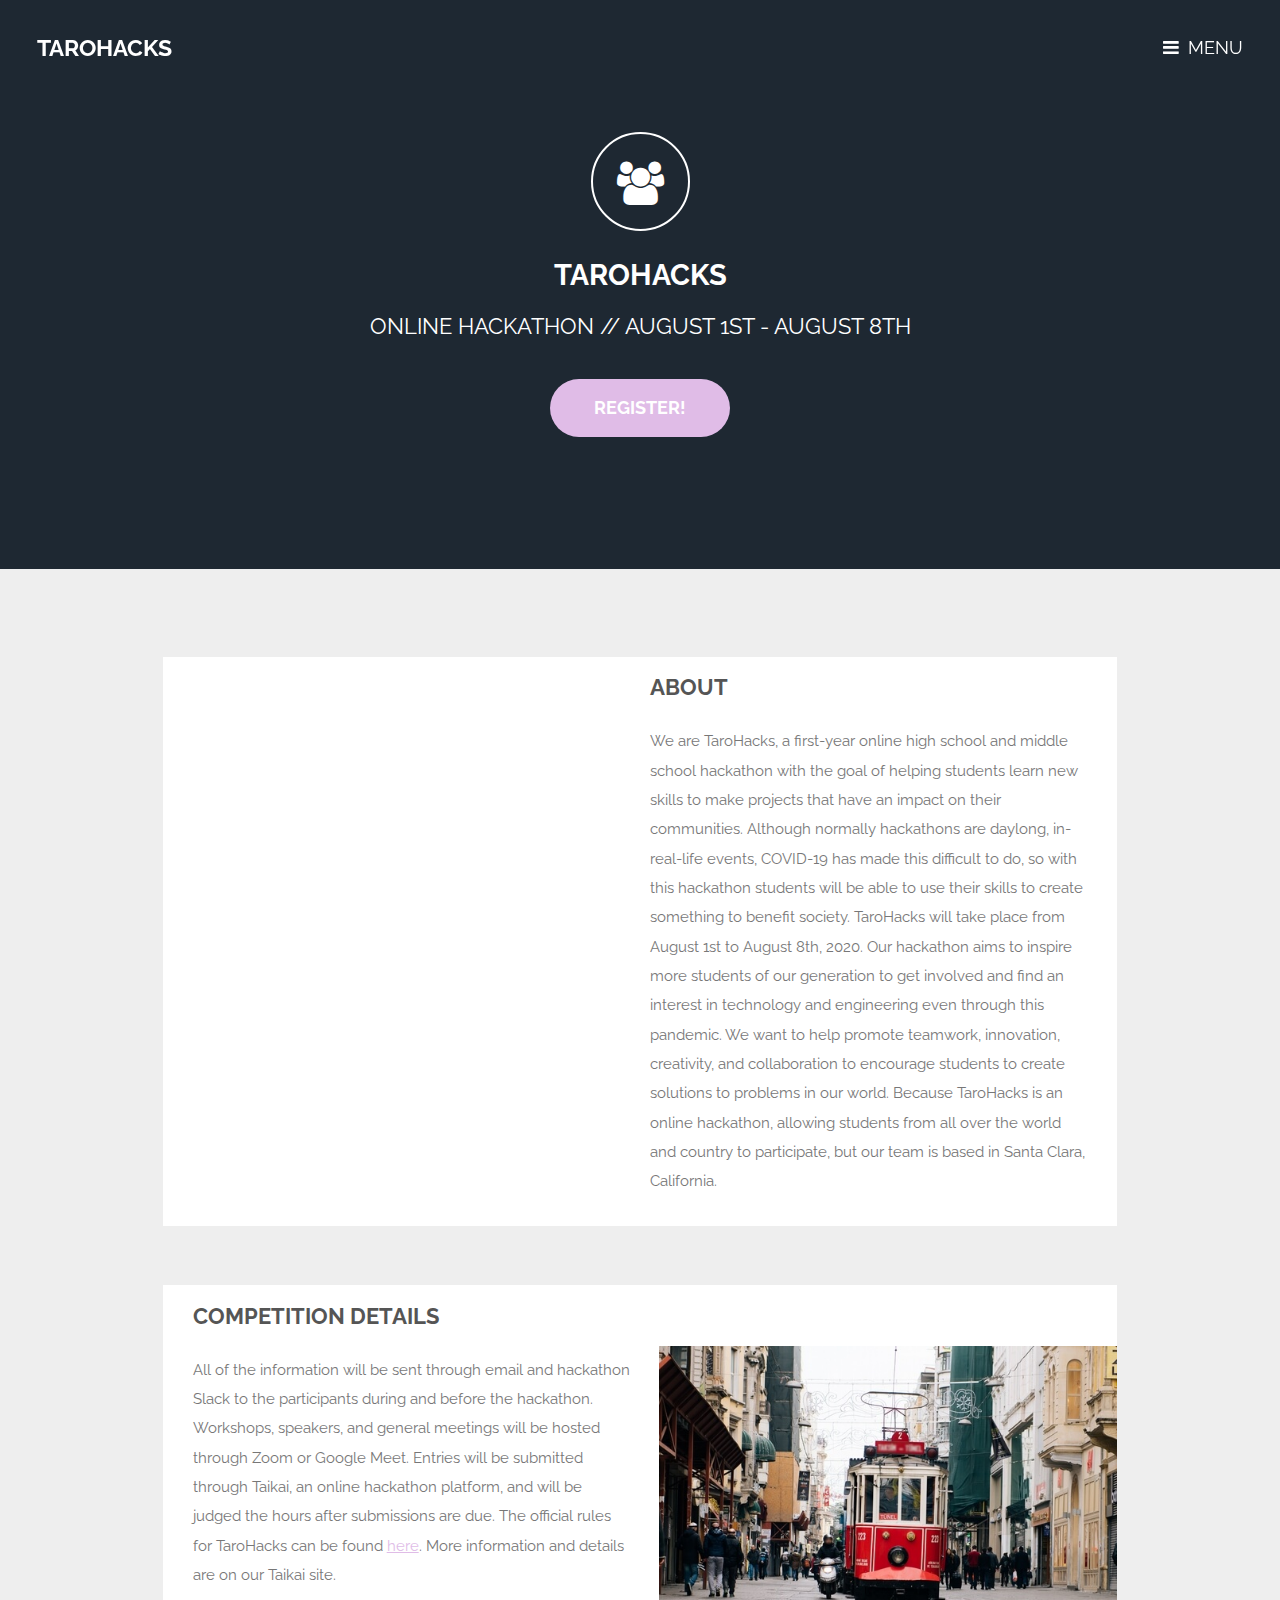
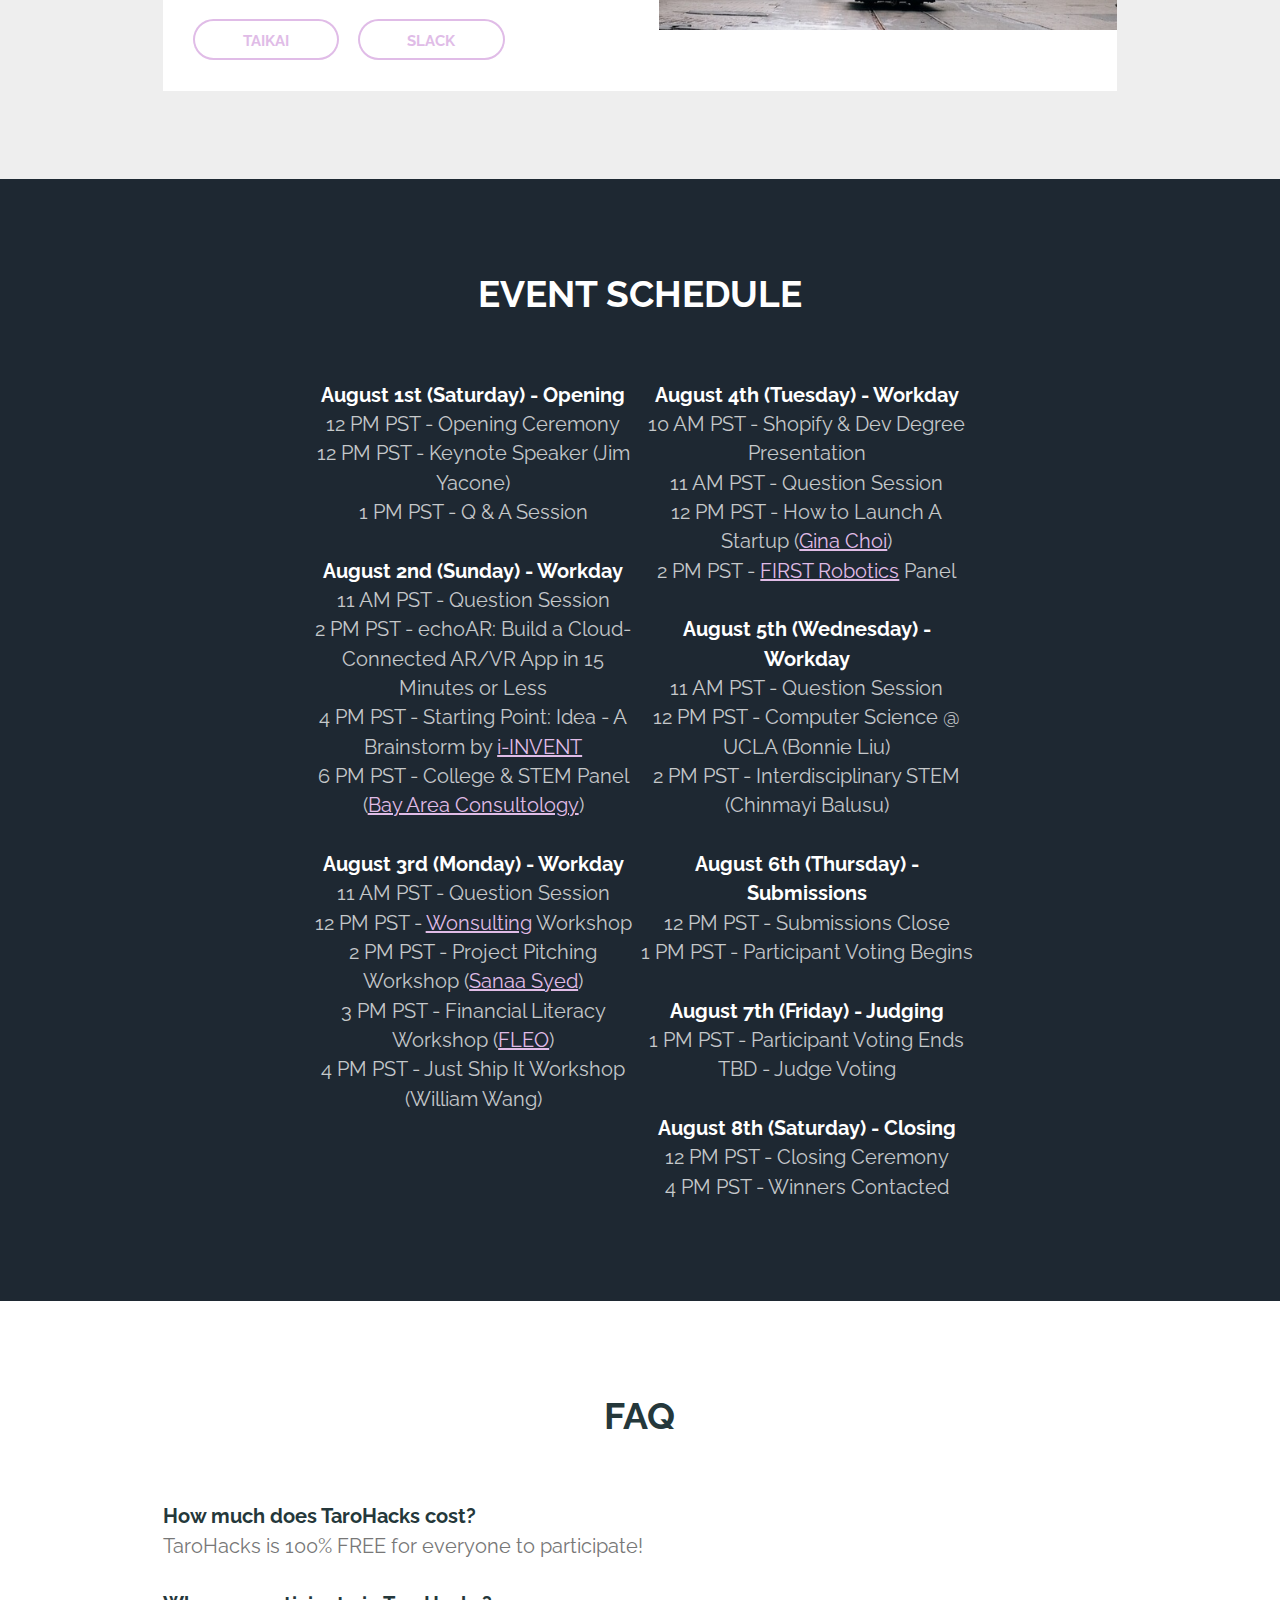
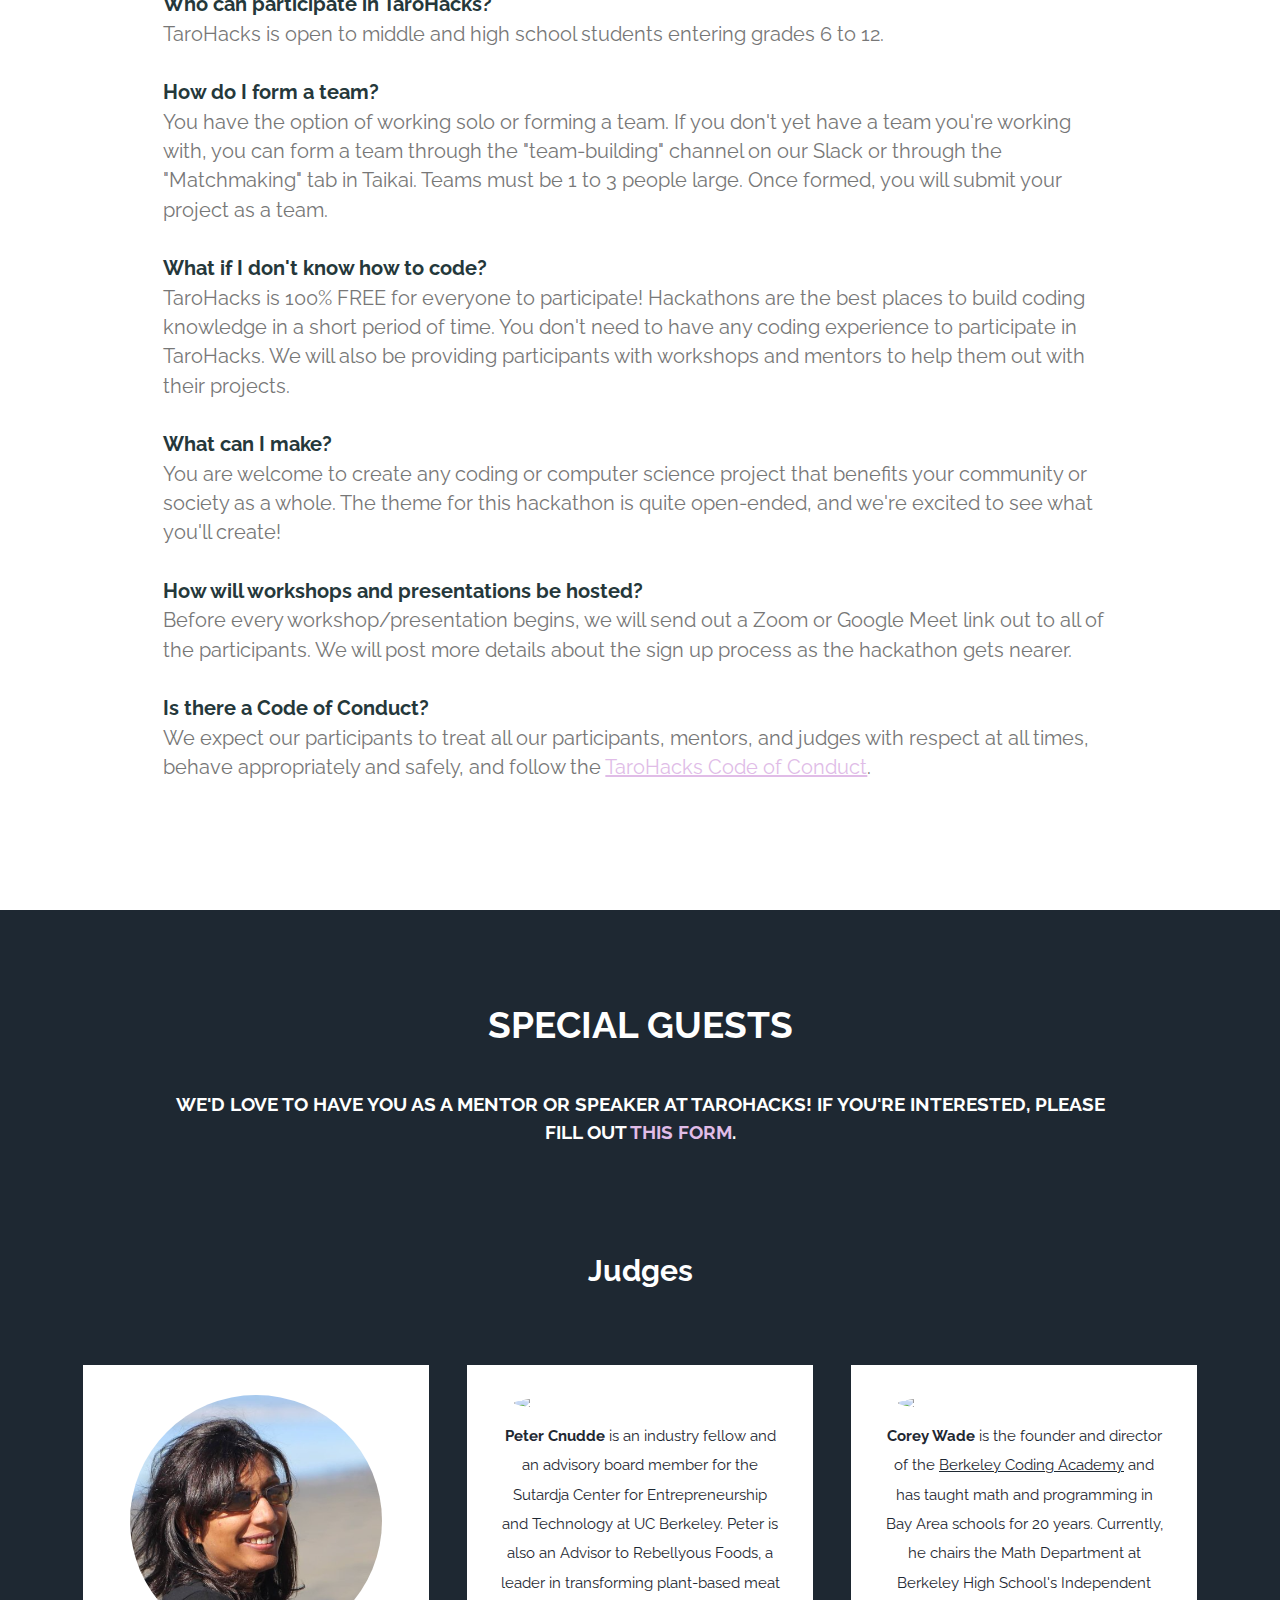
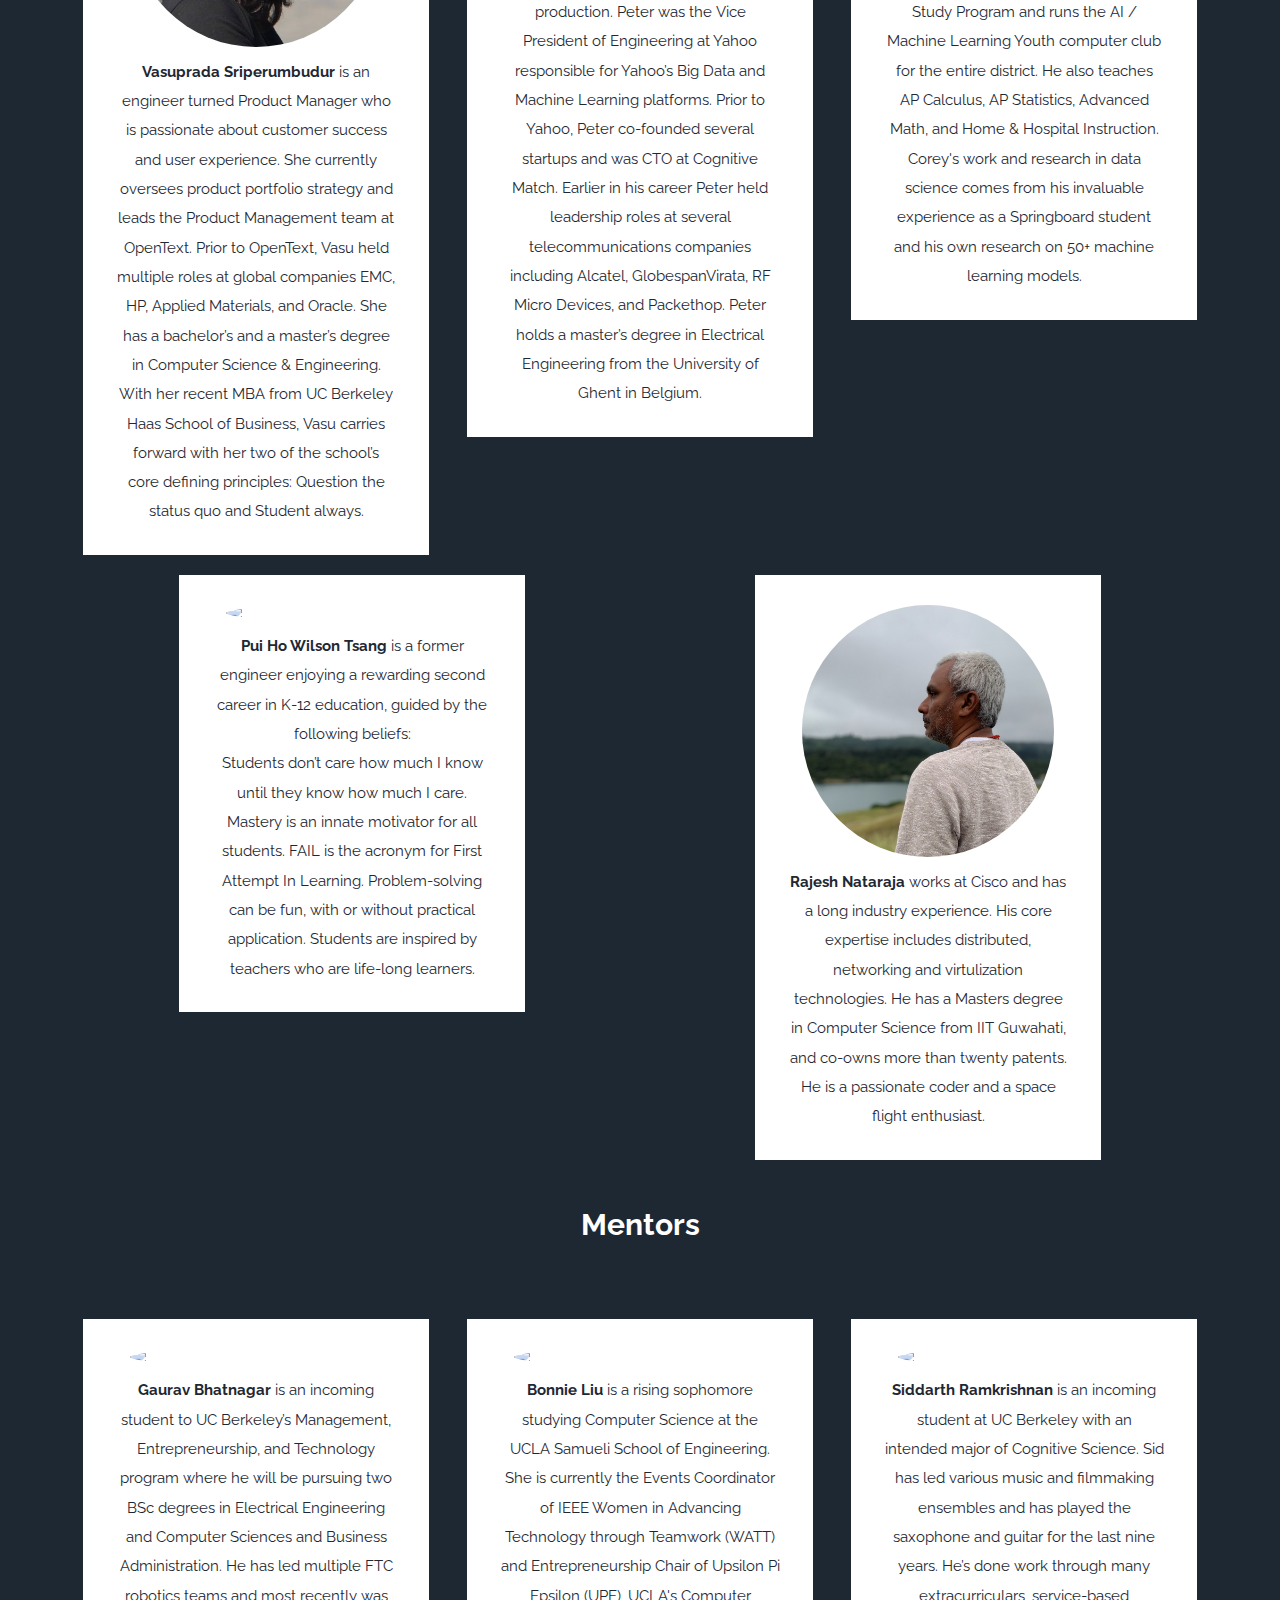
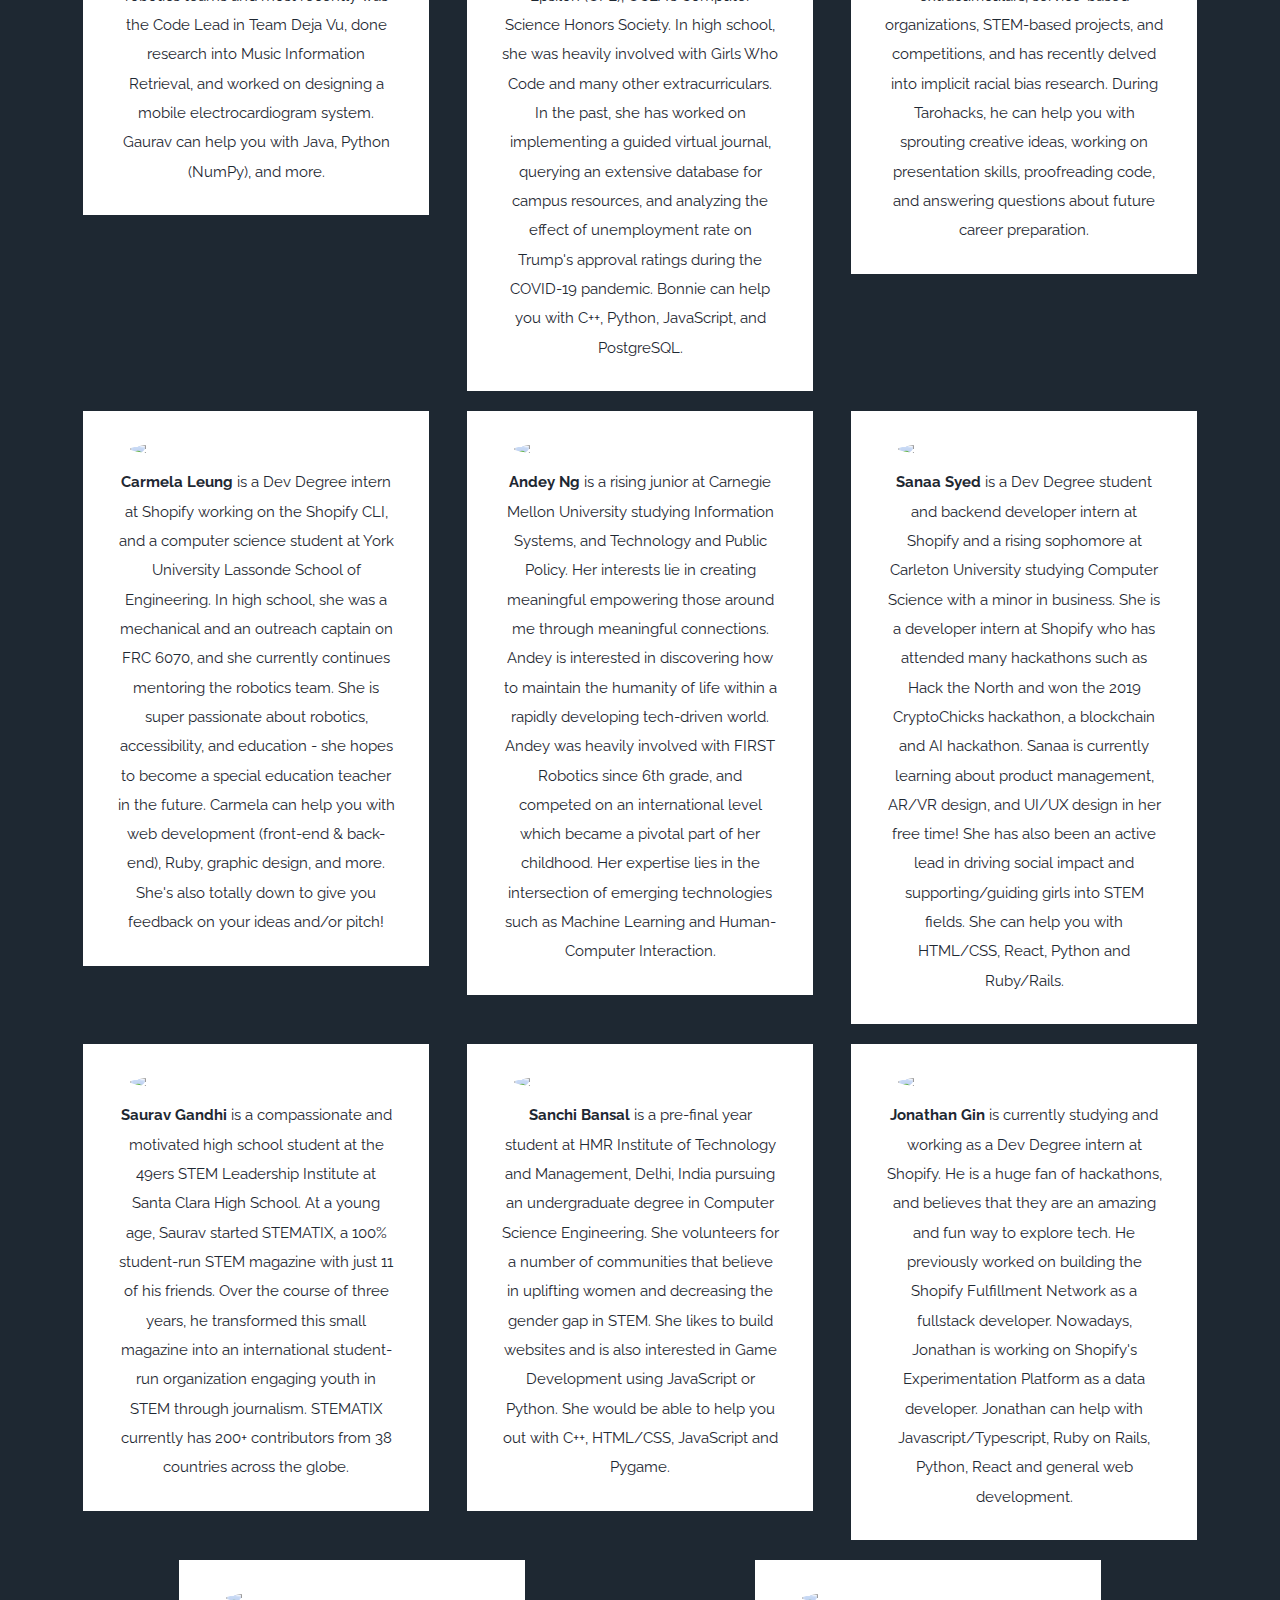
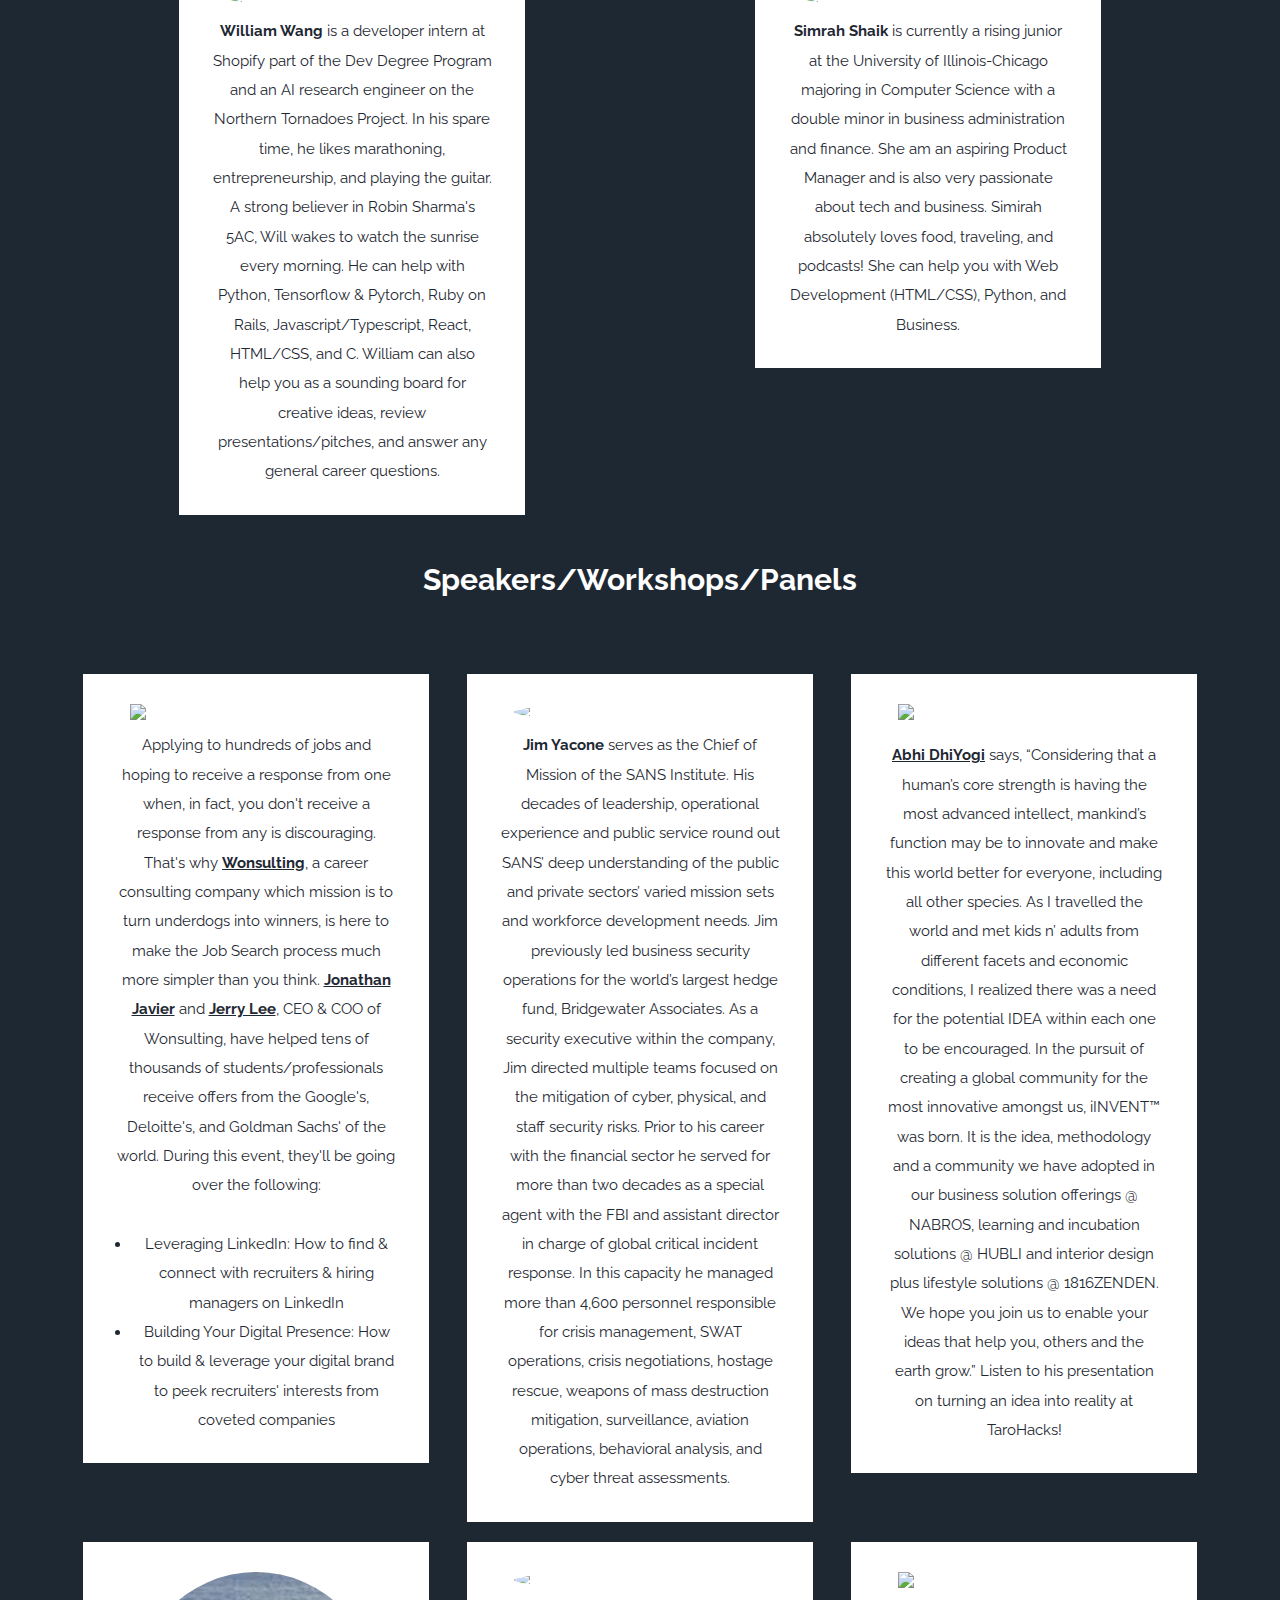
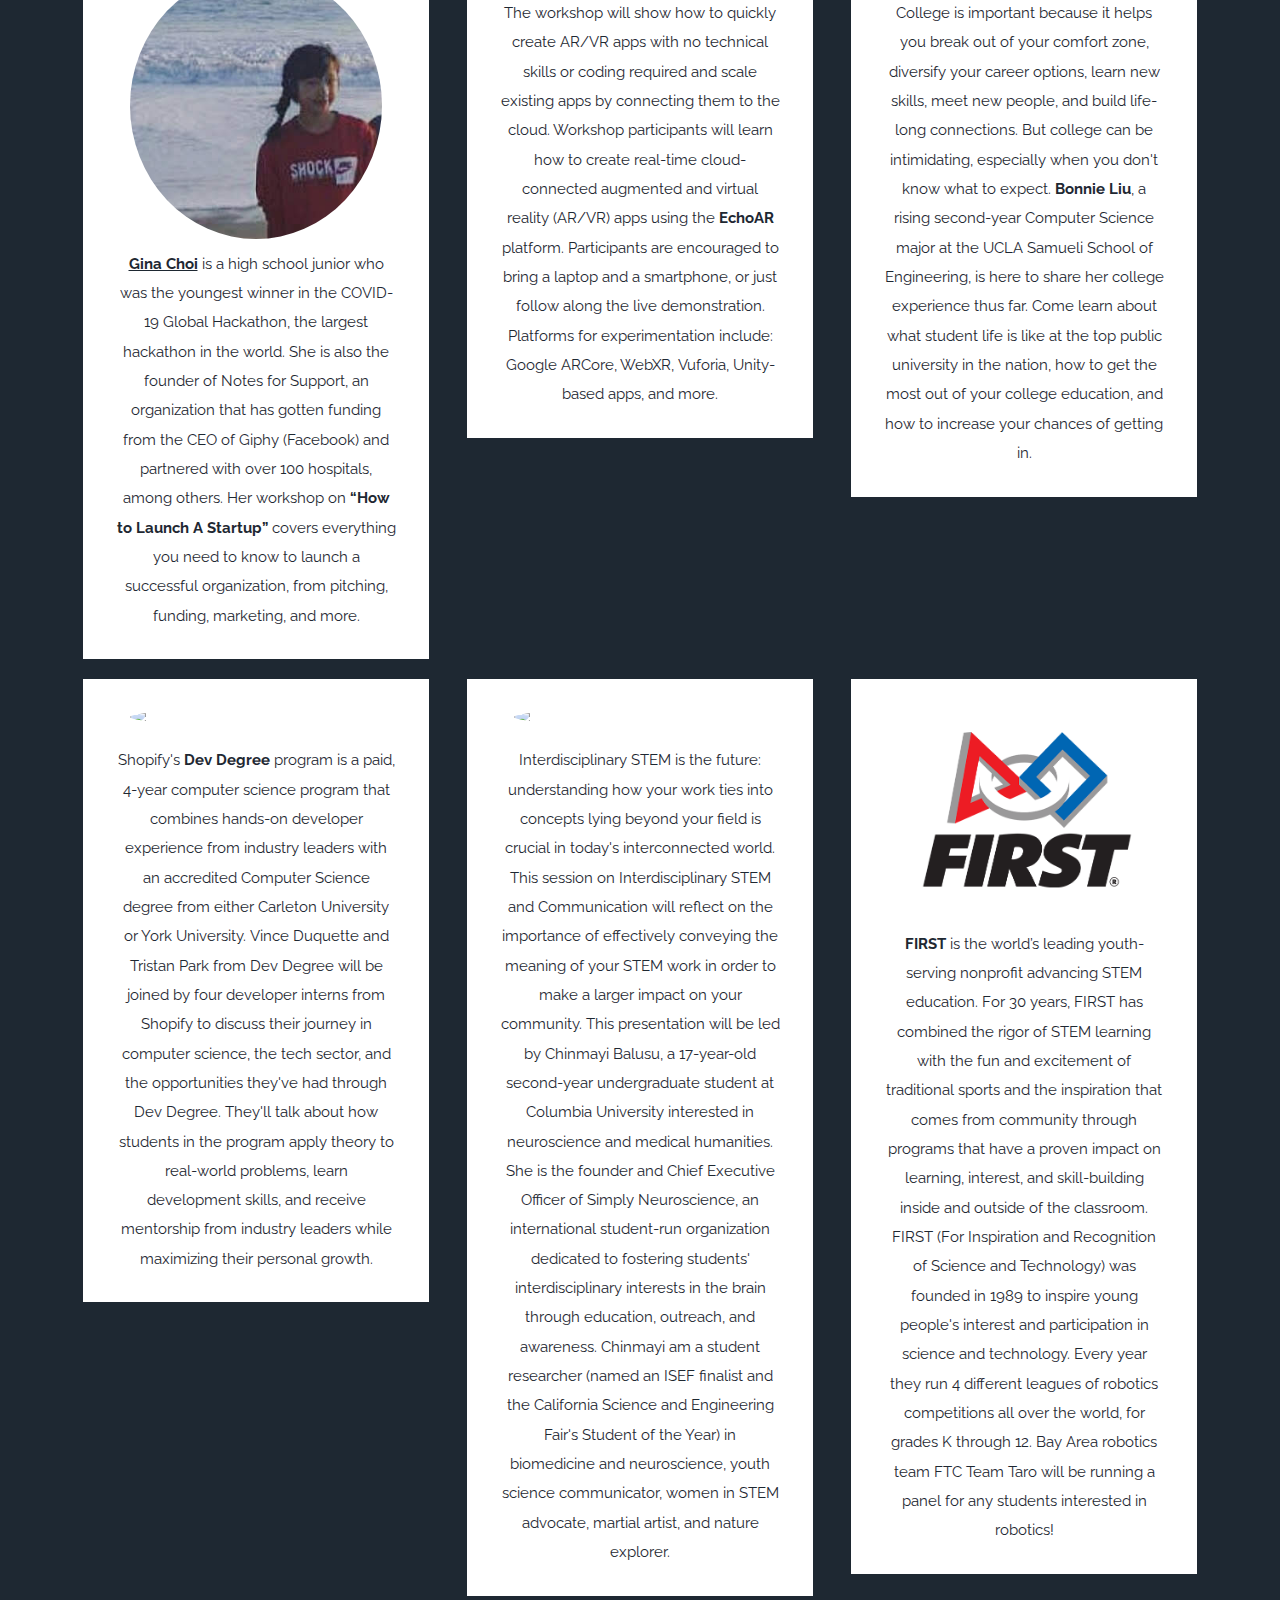
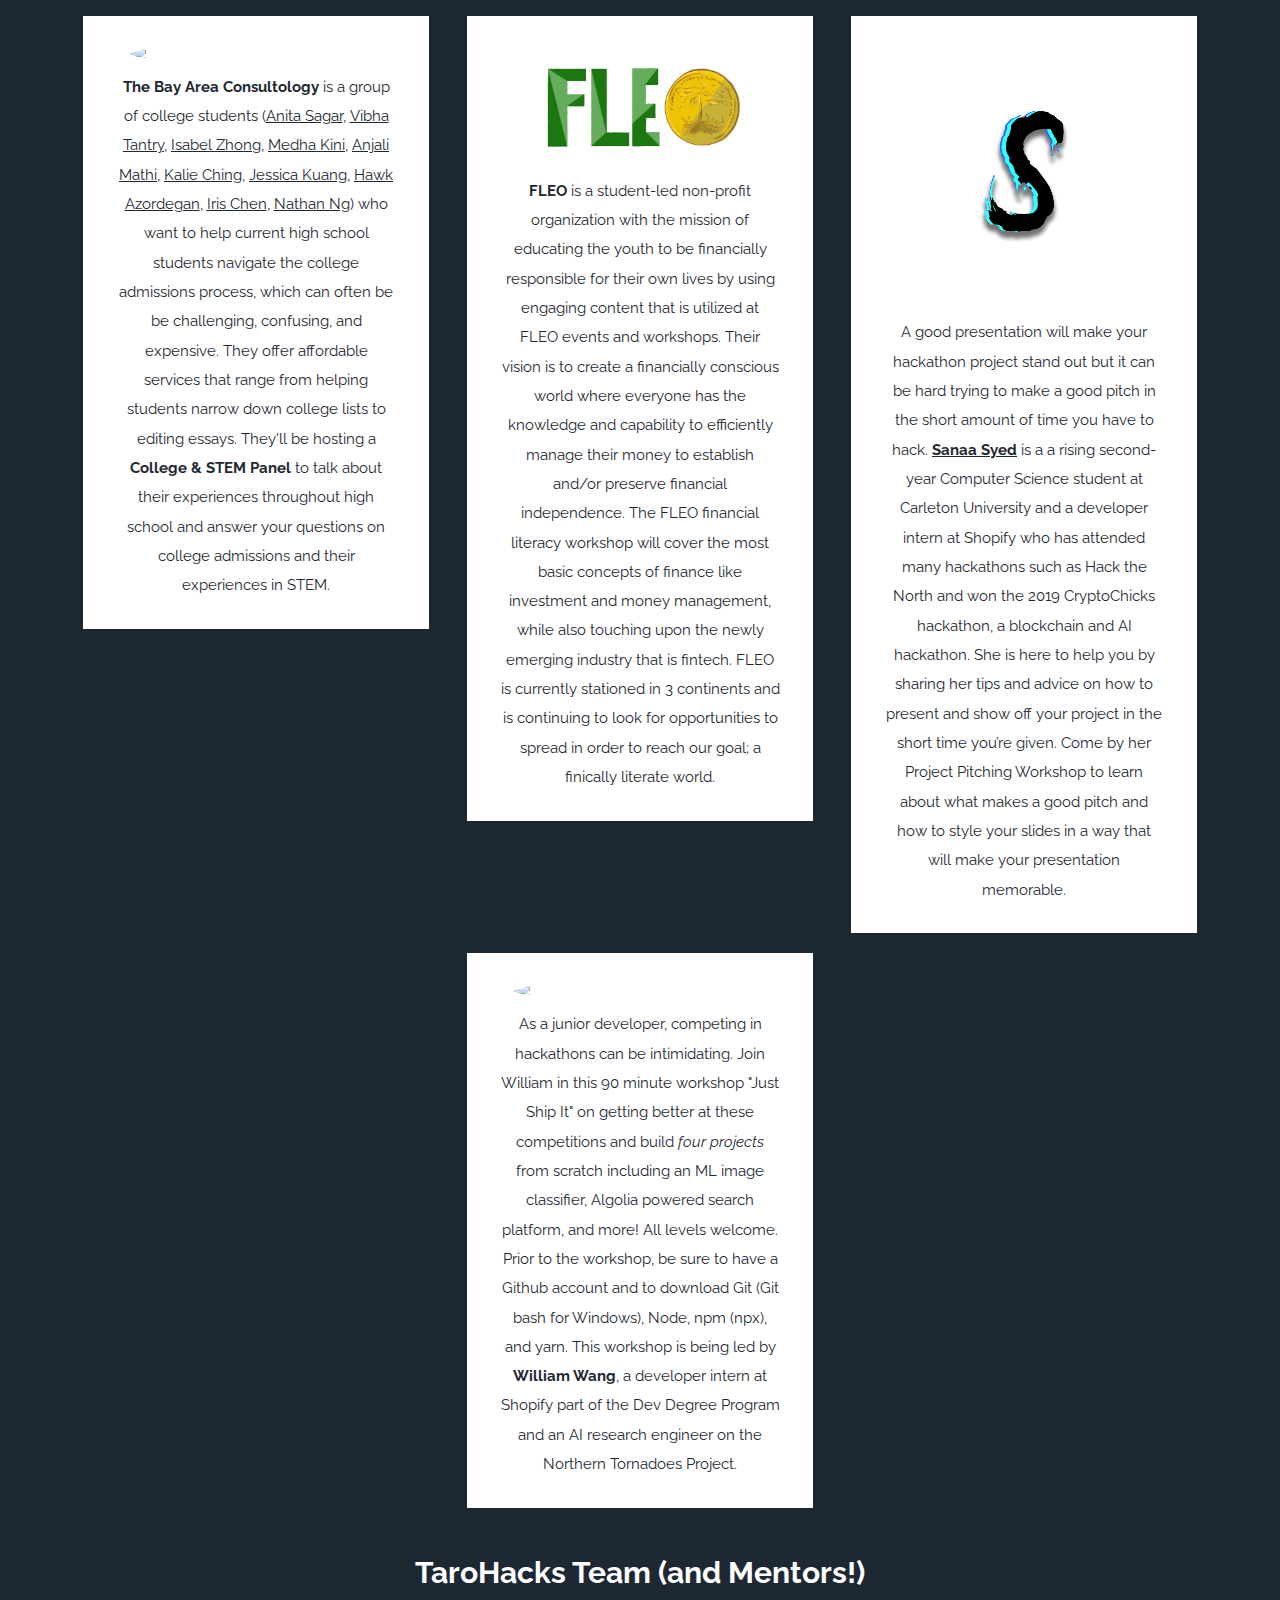
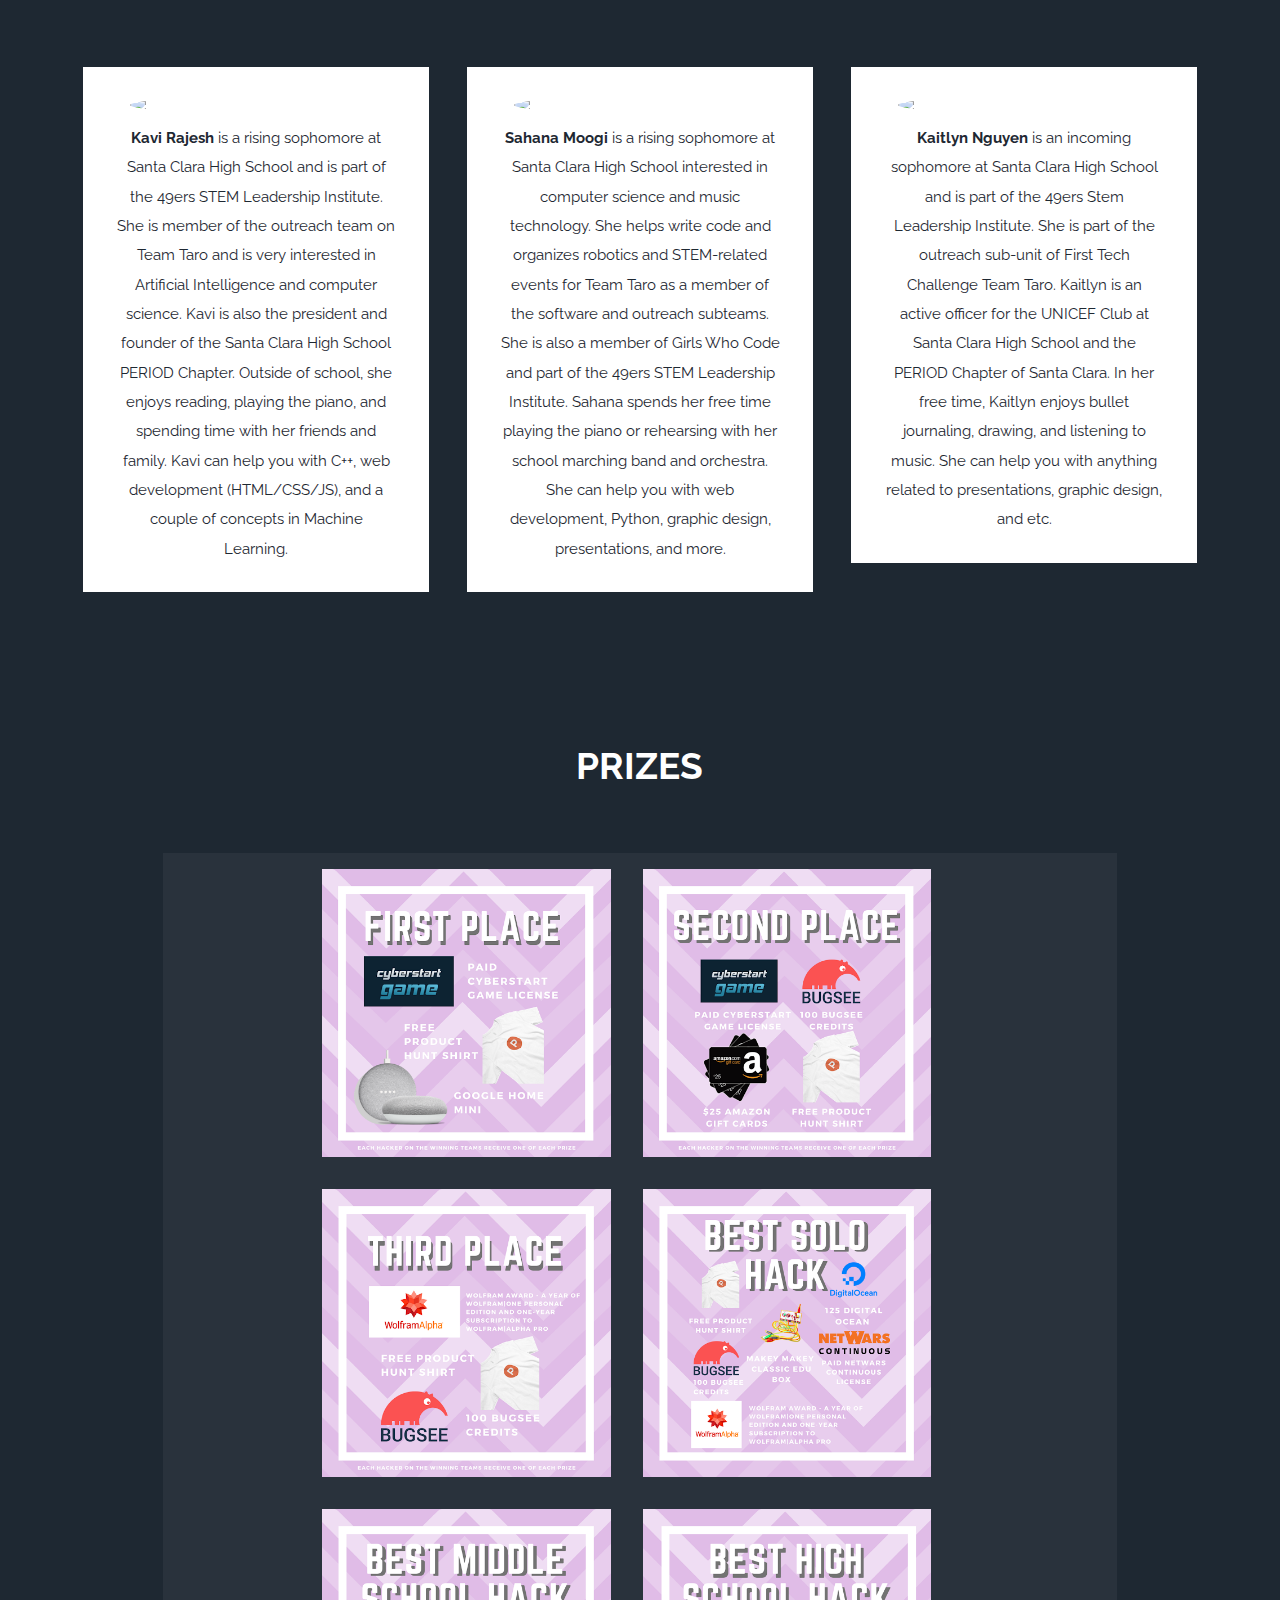
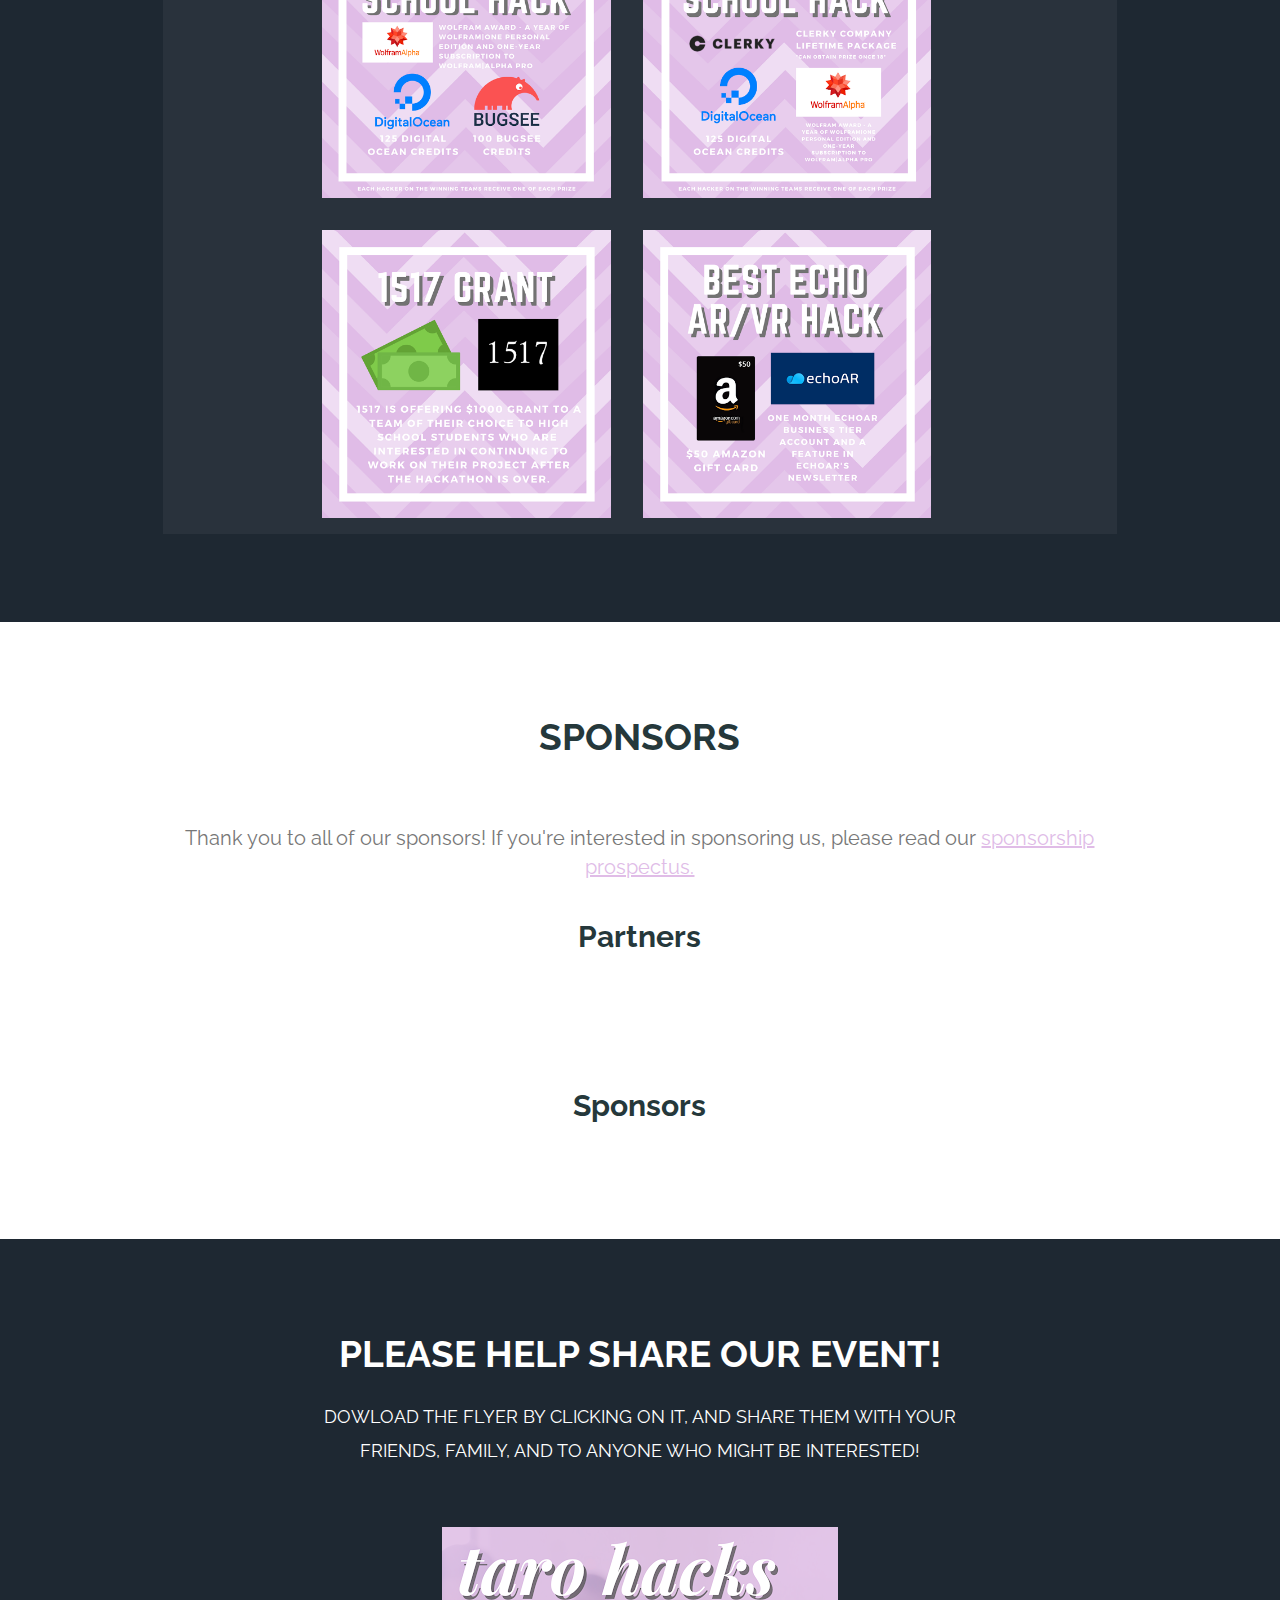
==== index.html @ 43005de6 "Update index.html" ====
<!DOCTYPE HTML>
<!--
	Retrospect by TEMPLATED
	templated.co @templatedco
	Released for free under the Creative Commons Attribution 3.0 license (templated.co/license)
-->
<html lang="en">	
	<head>
		<title>TaroHacks</title>
		<link rel="stylesheet" href="assets/css/main.css" />
		<meta charset="utf-8" />
		<meta name="viewport" content="width=device-width, initial-scale=1" />
		<!--[if lte IE 8]><script src="assets/js/ie/html5shiv.js"></script><![endif]-->
		<!--[if lte IE 8]><link rel="stylesheet" href="assets/css/ie8.css" /><![endif]-->
		<!--[if lte IE 9]><link rel="stylesheet" href="assets/css/ie9.css" /><![endif]-->
	</head>
	<body class="landing">

		<!-- Header -->
			<header id="header" class="alt">
				<h1><a href="#">TaroHacks</a></h1>
				<a href="#nav">MENU</a>
			</header>

		<!-- Nav -->
			<nav id="nav">
				<ul class="links">
					<li><a href="index.html">Home</a></li>
					<li><a target="_blank" href="https://taikai.network/team-taro/challenges/tarohacks">Register!</a></li>
					<li><a href="#about">About</a></li>
					<li><a href="#details">Competition Details</a></li>
					<li><a href="#schedule">Event Schedule</a></li>
					<li><a href="#faq">FAQ</a></li>
					<li><a href="#judges">Judges</a></li>
					<li><a href="#mentors">Mentors</a></li>
					<li><a href="#speakers">Speakers/Workshops</a></li>
					<li><a href="#tarohacksteam">TaroHacks Team</a></li>
					<li><a href="#prizes">Prizes</a></li>
					<li><a href="#sponsors">Sponsors</a></li>
					<li><a href="#share">Share</a></li>
					<li><a href="#team">Team</a></li>
					<li><a href="#contact">Contact</a></li>
					<li><a href="#footer">Social Media</a></li>
				</ul>
			</nav>

			<section id="banner">
				<i class="icon fa-group"></i>
				<h2>TaroHacks</h2>
				<p>Online Hackathon // August 1st - August 8th</p>
				<ul class="actions">
					<li><a target="_blank" href="https://forms.gle/8xy2PmiEsvejnTZ19" class="button big special">Register!</a></li>
				</ul>
			</section>

			<section id="info" class="wrapper style1">
				<div class="inner">
					<article id="about" class="feature left">
						<span class="image"><img src="images/pic01.jpg" alt="" /></span>
						<div class="content">
							<h2>About</h2>
							<p>We are TaroHacks, a first-year online high school and middle school hackathon with the goal of helping students learn new skills to make projects that have an impact on their communities. Although normally hackathons are daylong, in-real-life events, COVID-19 has made this difficult to do, so with this hackathon students will be able to use their skills to create something to benefit society. TaroHacks will take place from August 1st to August 8th, 2020. Our hackathon aims to inspire more students of our generation to get involved and find an interest in technology and engineering even through this pandemic. We want to help promote teamwork, innovation, creativity, and collaboration to encourage students to create solutions to problems in our world. Because TaroHacks is an online hackathon, allowing students from all over the world and country to participate, but our team is based in Santa Clara, California.
							</p>
						</div>
					</article>
					<article id="details" class="feature right">
						<span class="image"><img src="images/pic02.jpg" alt="" /></span>
						<div class="content">
							<h2>Competition Details</h2>
							<p>All of the information will be sent through email and hackathon Slack to the participants during and before the hackathon. Workshops, speakers, and general meetings will be hosted through Zoom or Google Meet. Entries will be submitted through Taikai, an online hackathon platform, and will be judged the hours after submissions are due. The official rules for TaroHacks can be found <a href="https://docs.google.com/document/d/1yIeAlckYxehUgoXH7hl5LAzAKtmhFqmLZIx0XbLzSp8/edit?usp=sharing">here</a>. More information and details are on our Taikai site.</p>
							<ul class="actions">
								<li>
									<a href="https://taikai.network/team-taro/challenges/tarohacks" class="button alt">Taikai</a>
								</li>
								<li>
									<a href="https://join.slack.com/t/tarohacks/shared_invite/zt-fxj9hr8j-XF4gDn9fsjdbcmg_j6Iozg" class="button alt">Slack</a>
								</li>
							</ul>
						</div>
					</article>
				</div>
			</section>

			<section id="schedule" class="wrapper style2 special">
				<div class="inner">
					<header class="major narrow">
						<h2>EVENT SCHEDULE</h2>
					</header>
					<div class="two-column">
						<div class="column">
							<p class="content" style="font-size: 20px;">
								<b>August 1st (Saturday) - Opening</b><br>
								12 PM PST - Opening Ceremony<br>
								12 PM PST - Keynote Speaker (Jim Yacone)<br>
								1 PM PST - Q & A Session<br>
								<br>
								<b>August 2nd (Sunday) - Workday</b><br>
								11 AM PST - Question Session<br>
								2 PM PST - echoAR: Build a Cloud-Connected AR/VR App in 15 Minutes or Less<br>
								4 PM PST - Starting Point: Idea - A Brainstorm by <a href="https://i-invent.org/">i-INVENT</a><br>
								6 PM PST - College & STEM Panel (<a href="https://www.instagram.com/bayareaconsultology/">Bay Area Consultology</a>)<br>
								<br>
								<b>August 3rd (Monday) - Workday</b><br>
								11 AM PST - Question Session<br>
								12 PM PST - <a href="https://www.wonsulting.com/">Wonsulting</a> Workshop<br>
								2 PM PST - Project Pitching Workshop (<a href="https://www.linkedin.com/in/sanaasy/">Sanaa Syed</a>)<br>
								3 PM PST - Financial Literacy Workshop (<a href="https://www.fleo.online/">FLEO</a>)<br>
								4 PM PST - Just Ship It Workshop (William Wang)<br>
								<br>
							</p>
						</div>
						<div class="column">
							<p class="content" style="font-size: 20px;">
								<b>August 4th (Tuesday) - Workday</b><br>
								10 AM PST - Shopify & Dev Degree Presentation<br>
								11 AM PST - Question Session<br>
								12 PM PST - How to Launch A Startup (<a href="https://www.linkedin.com/in/gina-c-4bab4618a/">Gina Choi</a>)<br>
								2 PM PST - <a href="https://www.firstinspires.org/">FIRST Robotics</a> Panel<br>
								<br>
								<b>August 5th (Wednesday) - Workday</b><br>
								11 AM PST - Question Session<br>
								12 PM PST - Computer Science @ UCLA (Bonnie Liu)<br>
								2 PM PST - Interdisciplinary STEM (Chinmayi Balusu)<br>
								<br>
								<b>August 6th (Thursday) - Submissions</b><br>
								12 PM PST - Submissions Close<br>
								1 PM PST - Participant Voting Begins<br>
								<br>
								<b>August 7th (Friday) - Judging</b><br>
								1 PM PST - Participant Voting Ends<br>
								TBD - Judge Voting<br>
								<br>
								<b>August 8th (Saturday) - Closing</b><br>
								12 PM PST - Closing Ceremony<br>
								4 PM PST - Winners Contacted<br>
							</p>
						</div>
					</div>
				</div>
			</section>

			<section id="faq" class="wrapper special">
				<div class="inner">
					<header class="major narrow">
						<h2>FAQ</h2>
					</header>
					<div class="container"></div>
						<p class="content" style="font-size: 20px; text-align: left !important;">
							<b>How much does TaroHacks cost?</b><br>
							TaroHacks is 100% FREE for everyone to participate!<br><br>
							<b>Who can participate in TaroHacks?</b><br>
							TaroHacks is open to middle and high school students entering grades 6 to 12.<br><br>
							<b>How do I form a team?</b><br>
							You have the option of working solo or forming a team. If you don't yet have a team you're working with, you can form a team through the "team-building" channel on our Slack or through the "Matchmaking" tab in Taikai. Teams must be 1 to 3 people large. Once formed, you will submit your project as a team.<br><br>
							<b>What if I don't know how to code?</b><br>
							TaroHacks is 100% FREE for everyone to participate! Hackathons are the best places to build coding knowledge in a short period of time. You don't need to have any coding experience to participate in TaroHacks. We will also be providing participants with workshops and mentors to help them out with their projects.<br><br>
							<b>What can I make?</b><br>
							You are welcome to create any coding or computer science project that benefits your community or society as a whole. The theme for this hackathon is quite open-ended, and we're excited to see what you'll create!<br><br>
							<b>How will workshops and presentations be hosted?</b><br>
							Before every workshop/presentation begins, we will send out a Zoom or Google Meet link out to all of the participants. We will post more details about the sign up process as the hackathon gets nearer.<br><br>
							<b>Is there a Code of Conduct?</b><br>
							We expect our participants to treat all our participants, mentors, and judges with respect at all times, behave appropriately and safely, and follow the <a href="https://docs.google.com/document/d/1fL1LKrzetUPCgSKw97XsCjqY1ILCpEuOzl59UTE0Plk/edit?usp=sharing">TaroHacks Code of Conduct</a>.<br><br>
						</p>
					</div>
				</div>
			</section>

			<section class="wrapper style3 special">
				<div class="inner" style="width: 100% !important;">
					<header class="major narrow	">
						<h2>Special Guests</h2>
						<h3>We'd love to have you as a mentor or speaker at TaroHacks! If you're interested, please fill out <a href= "https://forms.gle/r5Zvd3Q4gAvAcK8H6">this form</a>.</h3>
					</header>
					<p  id="judges" class="content" style="font-size: 30px; padding-top: 50px;"><b>Judges</b></p>
					<div class="image-grid">
						<div class="image flyer bio" style="width: 30%; background-color: white; margin-top: 20px;">
							<div class="contentwrap">
								<a href="https://www.linkedin.com/in/vasuprada/" class="image bioimg"><img src="images/vasu_square.png"/></a>
								<p class="content" style="color: #1E2832; padding-top: 10px;"><b style="color: #1E2832;">Vasuprada Sriperumbudur</b> is an engineer turned Product Manager who is passionate about customer success and user experience. She currently oversees product portfolio strategy and leads the Product Management team at OpenText. Prior to OpenText, Vasu held multiple roles at global companies EMC, HP, Applied Materials, and Oracle. She has a bachelor’s and a master’s degree in Computer Science & Engineering. With her recent MBA from UC Berkeley Haas School of Business, Vasu carries forward with her two of the school’s core defining principles: Question the status quo and Student always.</p>
							</div>
						</div>
						<div class="image flyer bio" style="width: 30%; background-color: white; margin-top: 20px;">
							<div class="contentwrap">
								<a href="#" class="image bioimg"><img src="images/peter-cnudde.jpg"/></a>
								<p class="content" style="color: #1E2832;padding-top: 10px;"><b style="color: #1E2832;">Peter Cnudde</b> is an industry fellow and an advisory board member for the Sutardja Center for Entrepreneurship and Technology at UC Berkeley. Peter is also an Advisor to Rebellyous Foods, a leader in transforming plant-based meat production.  Peter was the Vice President of Engineering at Yahoo responsible for Yahoo’s Big Data and Machine Learning platforms. Prior to Yahoo, Peter co-founded several startups and was CTO at Cognitive Match. Earlier in his career Peter held leadership roles at several telecommunications companies including Alcatel, GlobespanVirata, RF Micro Devices, and Packethop. Peter holds a master’s degree in Electrical Engineering from the University of Ghent in Belgium.</p>
							</div>
						</div>
						<div class="image flyer bio" style="width: 30%; background-color: white; margin-top: 20px;">
							<div class="contentwrap">
								<a href="https://www.linkedin.com/in/coreyjwade/" class="image bioimg"><img src="images/corey-wade.jpg"/></a>
								<p class="content" style="color: #1E2832; padding-top: 10px;"><b style="color: #1E2832;">Corey Wade</b> is the founder and director of the <a href="https://www.berkeleycodingacademy.com/" style="color: #1E2832;">Berkeley Coding Academy</a> and has taught math and programming in Bay Area schools for 20 years. Currently, he chairs the Math Department at Berkeley High School's Independent Study Program and runs the AI / Machine Learning Youth computer club for the entire district. He also teaches AP Calculus, AP Statistics, Advanced Math, and Home & Hospital Instruction. Corey's work and research in data science comes from his invaluable experience as a Springboard student and his own research on 50+ machine learning models.</p>
							</div>
						</div>
						<div class="image flyer bio" style="width: 30%; background-color: white; margin-top: 20px;">
							<div class="contentwrap">
								<a href="https://www.linkedin.com/in/tsangwilson/" class="image bioimg"><img src="images/tsang.jpg"/></a>
								<p class="content" style="color: #1E2832; padding-top: 10px;"><b style="color: #1E2832;">Pui Ho Wilson Tsang</b> is a former engineer enjoying a rewarding second career in K-12 education, guided by the following beliefs:<br>
								Students don’t care how much I know until they know how much I care. Mastery is an innate motivator for all students. FAIL is the acronym for First Attempt In Learning. Problem-solving can be fun, with or without practical application. Students are inspired by teachers who are life-long learners.</p>
							</div>
						</div>
						<div class="image flyer bio" style="width: 30%; background-color: white; margin-top: 20px;">
							<div class="contentwrap">
								<a href="https://www.linkedin.com/in/rnataraja/" class="image bioimg"><img src="images/rajesh_square.jpeg"/></a>
								<p class="content" style="color: #1E2832; padding-top: 10px;"><b style="color: #1E2832;">Rajesh Nataraja</b> works at Cisco and has a long industry experience. His core expertise includes distributed, networking and virtulization technologies. He has a Masters degree in Computer Science from IIT Guwahati, and co-owns more than twenty patents. He is a passionate coder and a space flight enthusiast.</p>
							</div>
						</div>
					</div>
					
					<p  id="mentors" class="content" style="font-size: 30px; padding-top: 50px;"><b>Mentors</b></p>
					<div class="image-grid">
						<div class="image flyer bio" style="width: 30%; background-color: white; margin-top: 20px;">
							<div class="contentwrap">
								<a href="https://www.linkedin.com/in/gaurav-bhatnagar/" class="image bioimg"><img src="images/gaurav.jpg"/></a>
								<p class="content" style="color: #1E2832; padding-top: 10px;"><b style="color: #1E2832;">Gaurav Bhatnagar</b> is an incoming student to UC Berkeley’s Management, Entrepreneurship, and Technology program where he will be pursuing two BSc degrees in Electrical Engineering and Computer Sciences and Business Administration. He has led multiple FTC robotics teams and most recently was the Code Lead in Team Deja Vu, done research into Music Information Retrieval, and worked on designing a mobile electrocardiogram system. Gaurav can help you with Java, Python (NumPy), and more.</p>
							</div>
						</div>
						<div class="image flyer bio" style="width: 30%; background-color: white; margin-top: 20px;">
							<div class="contentwrap">
								<a href="#" class="image bioimg"><img src="images/bonnieliu.JPG"/></a>
								<p class="content" style="color: #1E2832; padding-top: 10px;"><b style="color: #1E2832;">Bonnie Liu</b> is a rising sophomore studying Computer Science at the UCLA Samueli School of Engineering. She is currently the Events Coordinator of IEEE Women in Advancing Technology through Teamwork (WATT) and Entrepreneurship Chair of Upsilon Pi Epsilon (UPE), UCLA's Computer Science Honors Society. In high school, she was heavily involved with Girls Who Code and many other extracurriculars. In the past, she has worked on implementing a guided virtual journal, querying an extensive database for campus resources, and analyzing the effect of unemployment rate on Trump's approval ratings during the COVID-19 pandemic. Bonnie can help you with C++, Python, JavaScript, and PostgreSQL.</p>
							</div>
						</div>
						<div class="image flyer bio" style="width: 30%; background-color: white; margin-top: 20px;">
							<div class="contentwrap">
								<a href="#" class="image bioimg"><img src="images/sid.jpg"/></a>
								<p class="content" style="color: #1E2832; padding-top: 10px;"><b style="color: #1E2832;">Siddarth Ramkrishnan</b> is an incoming student at UC Berkeley with an intended major of Cognitive Science. Sid has led various music and filmmaking ensembles and has played the saxophone and guitar for the last nine years. He’s done work through many extracurriculars, service-based organizations, STEM-based projects, and competitions, and has recently delved into implicit racial bias research. During Tarohacks, he can help you with sprouting creative ideas, working on presentation skills, proofreading code, and answering questions about future career preparation.</p>
							</div>
						</div>
						<div class="image flyer bio" style="width: 30%; background-color: white; margin-top: 20px;">
							<div class="contentwrap">
								<a href="https://www.linkedin.com/in/carmela-leung-50919b14b/" class="image bioimg"><img src="images/carmela.jpg"/></a>
								<p class="content" style="color: #1E2832; padding-top: 10px;"><b style="color: #1E2832;">Carmela Leung</b> is a Dev Degree intern at Shopify working on the Shopify CLI, and a computer science student at York University Lassonde School of Engineering. In high school, she was a mechanical and an outreach captain on FRC 6070, and she currently continues mentoring the robotics team. She is super passionate about robotics, accessibility, and education - she hopes to become a special education teacher in the future.
								Carmela can help you with web development (front-end & back-end), Ruby, graphic design, and more. She's also totally down to give you feedback on your ideas and/or pitch!</p>
							</div>
						</div>
						<div class="image flyer bio" style="width: 30%; background-color: white; margin-top: 20px;">
							<div class="contentwrap">
								<a href="https://www.andeyng.com/" class="image bioimg"><img src="images/andeyng.jpeg"/></a>
								<p class="content" style="color: #1E2832; padding-top: 10px;"><b style="color: #1E2832;">Andey Ng</b> is a rising junior at Carnegie Mellon University studying Information Systems, and Technology and Public Policy. Her interests lie in creating meaningful empowering those around me through meaningful connections. Andey is interested in discovering how to maintain the humanity of life within a rapidly developing tech-driven world. Andey was heavily involved with FIRST Robotics since 6th grade, and competed on an international level which became a pivotal part of her childhood. Her expertise lies in the intersection of emerging technologies such as Machine Learning and Human-Computer Interaction. </p>
							</div>
						</div>
						<div class="image flyer bio" style="width: 30%; background-color: white; margin-top: 20px;">
							<div class="contentwrap">
								<a href="https://www.linkedin.com/in/sanaasy/" class="image bioimg"><img src="images/sanaa.jpg"/></a>
								<p class="content" style="color: #1E2832; padding-top: 10px;"><b style="color: #1E2832;">Sanaa Syed</b> is a Dev Degree student and backend developer intern at Shopify and a rising sophomore at Carleton University studying Computer Science with a minor in business. She is a developer intern at Shopify who has attended many hackathons such as Hack the North and won the 2019 CryptoChicks hackathon, a blockchain and AI hackathon. Sanaa is currently learning about product management, AR/VR design, and UI/UX design in her free time! She has also been an active lead in driving social impact and supporting/guiding girls into STEM fields. She can help you with HTML/CSS, React, Python and Ruby/Rails.</p>
							</div>
						</div>
						<div class="image flyer bio" style="width: 30%; background-color: white; margin-top: 20px;">
							<div class="contentwrap">
								<a href="https://www.linkedin.com/in/saurav-gandhi/" class="image bioimg"><img src="images/saurav.jpg"/></a>
								<p class="content" style="color: #1E2832; padding-top: 10px;"><b style="color: #1E2832;">Saurav Gandhi</b> is a compassionate and motivated high school student at the 49ers STEM Leadership Institute at Santa Clara High School. At a young age, Saurav started STEMATIX, a 100% student-run STEM magazine with just 11 of his friends. Over the course of three years, he transformed this small magazine into an international student-run organization engaging youth in STEM through journalism. STEMATIX currently has 200+ contributors from 38 countries across the globe.</p>
							</div>
						</div>
						<div class="image flyer bio" style="width: 30%; background-color: white; margin-top: 20px;">
							<div class="contentwrap">
								<a href="https://www.linkedin.com/in/sanchibansal340" class="image bioimg"><img src="images/sanchi.jpg"/></a>
								<p class="content" style="color: #1E2832; padding-top: 10px;"><b style="color: #1E2832;">Sanchi Bansal</b> is a pre-final year student at HMR Institute of Technology and Management, Delhi, India pursuing an undergraduate degree in Computer Science Engineering. She volunteers for a number of communities that believe in uplifting women and decreasing the gender gap in STEM. She likes to build websites and is also interested in Game Development using JavaScript or Python. She would be able to help you out with C++, HTML/CSS, JavaScript and Pygame.</p>
							</div>
						</div>
						<div class="image flyer bio" style="width: 30%; background-color: white; margin-top: 20px;">
							<div class="contentwrap">
								<a href="https://www.linkedin.com/in/jonathangin/" class="image bioimg"><img src="images/jonathan.jpg"/></a>
								<p class="content" style="color: #1E2832; padding-top: 10px;"><b style="color: #1E2832;">Jonathan Gin</b> is currently studying and working as a Dev Degree intern at Shopify. He is a huge fan of hackathons, and believes that they are an amazing and fun way to explore tech. He previously worked on building the Shopify Fulfillment Network as a fullstack developer. Nowadays, Jonathan is working on Shopify's Experimentation Platform as a data developer. Jonathan can help with Javascript/Typescript, Ruby on Rails, Python, React and general web development.</p>
							</div>
						</div>
						<div class="image flyer bio" style="width: 30%; background-color: white; margin-top: 20px;">
							<div class="contentwrap">
								<a href="https://www.linkedin.com/in/will-r-wang/" class="image bioimg"><img src="images/william.png"/></a>
								<p class="content" style="color: #1E2832; padding-top: 10px;"><b style="color: #1E2832;">William Wang</b> is a developer intern at Shopify part of the Dev Degree Program and an AI research engineer on the Northern Tornadoes Project. In his spare time, he likes marathoning, entrepreneurship, and playing the guitar. A strong believer in Robin Sharma's 5AC, Will wakes to watch the sunrise every morning. He can help with Python, Tensorflow & Pytorch, Ruby on Rails, Javascript/Typescript, React, HTML/CSS, and C. William can also help you as a sounding board for creative ideas, review presentations/pitches, and answer any general career questions.</p>
							</div>
						</div>
						<div class="image flyer bio" style="width: 30%; background-color: white; margin-top: 20px;">
							<div class="contentwrap">
								<a href="https://www.linkedin.com/in/simrahshaik/" class="image bioimg"><img src="images/simrah.jpg"/></a>
								<p class="content" style="color: #1E2832; padding-top: 10px;"><b style="color: #1E2832;">Simrah Shaik</b> is currently a rising junior at the University of Illinois-Chicago majoring in Computer Science with a double minor in business administration and finance. She am an aspiring Product Manager and is also very passionate about tech and business. Simirah absolutely loves food, traveling, and podcasts! She can help you with Web Development (HTML/CSS), Python, and Business.</p>
							</div>
						</div>
					</div>
									
					<p  id="speakers" class="content" style="font-size: 30px; padding-top: 50px;"><b>Speakers/Workshops/Panels</b></p>
					<div class="image-grid">
						<div class="image flyer bio" style="width: 30%; background-color: white; margin-top: 20px;">
							<div class="contentwrap">
								<a href="https://www.wonsulting.com/" class="image bioimg2"><img src="images/wonsulting.png"/></a>
								<p class="content" style="color: #1E2832; padding-top: 10px;">Applying to hundreds of jobs and hoping to receive a response from one when, in fact, you don't receive a response from any is discouraging. That's why <a style="color: #1E2832;" href = "https://www.wonsulting.com/"><b style="color: #1E2832;">Wonsulting</b></a>, a career consulting company which mission is to turn underdogs into winners, is here to make the Job Search process much more simpler than you think. <a style="color: #1E2832;" href = "https://www.linkedin.com/in/jonathanmjavier/"><b style="color: #1E2832;">Jonathan Javier</b></a> and <a style="color: #1E2832;" href = "https://www.linkedin.com/in/jehakjerrylee/"><b style="color: #1E2832;">Jerry Lee</b></a>, CEO & COO of Wonsulting, have helped tens of thousands of students/professionals receive offers from the Google's, Deloitte's, and Goldman Sachs' of the world. During this event, they'll be going over the following:
								<ul style="color: #1E2832;">
									<li>Leveraging LinkedIn: How to find & connect with recruiters & hiring managers on LinkedIn</li>
									<li>Building Your Digital Presence: How to build & leverage your digital brand to peek recruiters' interests from coveted companies</li>
								</ul>
								</p>
							</div>
						</div>
						<div class="image flyer bio" style="width: 30%; background-color: white; margin-top: 20px;">
							<div class="contentwrap">
								<a href="#" class="image bioimg"><img src="images/jim.jpg"/></a>
								<p class="content" style="color: #1E2832; padding-top: 10px;"><b style="color: #1E2832;">Jim Yacone</b> serves as the Chief of Mission of the SANS Institute. His decades of leadership, operational experience and public service round out SANS’ deep understanding of the public and private sectors’ varied mission sets and workforce development needs. Jim previously led business security operations for the world’s largest hedge fund, Bridgewater Associates. As a security executive within the company, Jim directed multiple teams focused on the mitigation of cyber, physical, and staff security risks. Prior to his career with the financial sector he served for more than two decades as a special agent with the FBI and assistant director in charge of global critical incident response.  In this capacity he managed more than 4,600 personnel responsible for crisis management, SWAT operations, crisis negotiations, hostage rescue, weapons of mass destruction mitigation, surveillance, aviation operations, behavioral analysis, and cyber threat assessments.
								</p>
							</div>
						</div>
						<div class="image flyer bio" style="width: 30%; background-color: white; margin-top: 20px;">
							<div class="contentwrap">
								<a href="https://i-invent.org/dhi-yoga/" class="image bioimg2"><img src="images/abhidhiyogi.jpeg"/></a>
								<p class="content" style="color: #1E2832; padding-top: 20px;"><a href="https://www.linkedin.com/in/abhidhiyogi" style="color: #1E2832"><b style="color: #1E2832;">Abhi DhiYogi</b></a> says, “Considering that a human’s core strength is having the most advanced intellect, mankind’s function may be to innovate and make this world better for everyone, including all other species. As I travelled the world and met kids n’ adults from different facets and economic conditions, I realized there was a need for the potential IDEA within each one to be encouraged. In the pursuit of creating a global community for the most innovative amongst us, iINVENT™ was born. It is the idea, methodology and a community we have adopted in our business solution offerings @ NABROS, learning and incubation solutions @ HUBLI and interior design plus lifestyle solutions @ 1816ZENDEN. We hope you join us to enable your ideas that help you, others and the earth grow.” Listen to his presentation on turning an idea into reality at TaroHacks!
								</p>
							</div>
						</div>
						<div class="image flyer bio" style="width: 30%; background-color: white; margin-top: 20px;">
							<div class="contentwrap">
								<a href="https://www.linkedin.com/in/gina-c-4bab4618a/" class="image bioimg"><img src="images/gina.jpg"/></a>
								<p class="content" style="color: #1E2832; padding-top: 10px;"><a style="color: #1E2832;" href ="https://www.linkedin.com/in/gina-c-4bab4618a/"><b style="color: #1E2832;">Gina Choi</b></a> is a high school junior who was the youngest winner in the COVID-19 Global Hackathon, the largest hackathon in the world. She is also the founder of Notes for Support, an organization that has gotten funding from the CEO of Giphy (Facebook) and partnered with over 100 hospitals, among others. Her workshop on <b style="color: #1E2832;">“How to Launch A Startup”</b> covers everything you need to know to launch a successful organization, from pitching, funding, marketing, and more. 
								</p>
							</div>
						</div>
						<div class="image flyer bio" style="width: 30%; background-color: white; margin-top: 20px;">
							<div class="contentwrap">
								<a href="https://www.echoar.xyz/" class="image bioimg"><img src="images/echoarworkshop.jpg"/></a>
								<p class="content" style="color: #1E2832; padding-top: 10px;">The workshop will show how to quickly create AR/VR apps with no technical skills or coding required and scale existing apps by connecting them to the cloud. Workshop participants will learn how to create real-time cloud-connected augmented and virtual reality (AR/VR) apps using the <b style="color: #1E2832;">EchoAR</b> platform. Participants are encouraged to bring a laptop and a smartphone, or just follow along the live demonstration. Platforms for experimentation include: Google ARCore, WebXR, Vuforia, Unity-based apps, and more.
								</p>
							</div>
						</div>
						<div class="image flyer bio" style="width: 30%; background-color: white; margin-top: 20px;">
							<div class="contentwrap">
								<a href="#" class="image bioimg2"><img src="images/ucla.jpg"/></a>
								<p class="content" style="color: #1E2832; padding-top: 10px;">
								College is important because it helps you break out of your comfort zone, diversify your career options, learn new skills, meet new people, and build life-long connections. But college can be intimidating, especially when you don't know what to expect. <b style="color: #1E2832;">Bonnie Liu</b>, a rising second-year Computer Science major at the UCLA Samueli School of Engineering, is here to share her college experience thus far. Come learn about what student life is like at the top public university in the nation, how to get the most out of your college education, and how to increase your chances of getting in.
								</p>
							</div>
						</div>
						<div class="image flyer bio" style="width: 30%; background-color: white; margin-top: 20px;">
							<div class="contentwrap">
								<a href="#" class="image bioimg"><img src="images/devdegree.png"/></a>
								<p class="content" style="color: #1E2832; padding-top: 20px;">Shopify's <b style="color: #1E2832">Dev Degree</b> program is a paid, 4-year computer science program that combines hands-on developer experience from industry leaders with an accredited Computer Science degree from either Carleton University or York University. Vince Duquette and Tristan Park from Dev Degree will be joined by four developer interns from Shopify to discuss their journey in computer science, the tech sector, and the opportunities they've had through Dev Degree. They'll talk about how students in the program apply theory to real-world problems, learn development skills, and receive mentorship from industry leaders while maximizing their personal growth.
								</p>
							</div>
						</div>
						<div class="image flyer bio" style="width: 30%; background-color: white; margin-top: 20px;">
							<div class="contentwrap">
								<a href="https://www.linkedin.com/in/chinmayi-balusu/" class="image bioimg"><img src="images/chinmayi.jpg"/></a>
								<p class="content" style="color: #1E2832; padding-top: 20px;">Interdisciplinary STEM is the future: understanding how your work ties into concepts lying beyond your field is crucial in today's interconnected world. This session on Interdisciplinary STEM and Communication will reflect on the importance of effectively conveying the meaning of your STEM work in order to make a larger impact on your community. This presentation will be led by Chinmayi Balusu, a 17-year-old second-year undergraduate student at Columbia University interested in neuroscience and medical humanities. She is the founder and Chief Executive Officer of Simply Neuroscience, an international student-run organization dedicated to fostering students' interdisciplinary interests in the brain through education, outreach, and awareness. Chinmayi am a student researcher (named an ISEF finalist and the California Science and Engineering Fair's Student of the Year) in biomedicine and neuroscience, youth science communicator, women in STEM advocate, martial artist, and nature explorer.
								</p>
							</div>
						</div>
						<div class="image flyer bio" style="width: 30%; background-color: white; margin-top: 20px;">
							<div class="contentwrap">
								<a href="https://firstinspires.org" class="image bioimg2"><img src="images/ftc.png"/></a>
								<p class="content" style="color: #1E2832; padding-top: 10px;"><b style="color: #1E2832;">FIRST</b> is the world’s leading youth-serving nonprofit advancing STEM education. For 30 years, FIRST has combined the rigor of STEM learning with the fun and excitement of traditional sports and the inspiration that comes from community through programs that have a proven impact on learning, interest, and skill-building inside and outside of the classroom. FIRST (For Inspiration and Recognition of Science and Technology) was founded in 1989 to inspire young people's interest and participation in science and technology. Every year they run 4 different leagues of robotics competitions all over the world, for grades K through 12. Bay Area robotics team FTC Team Taro will be running a panel for any students interested in robotics!
								</p>
							</div>
						</div>
						<div class="image flyer bio" style="width: 30%; background-color: white; margin-top: 20px;">
							<div class="contentwrap">
								<a href="https://www.instagram.com/bayareaconsultology/" class="image bioimg"><img src="images/bac.jpg"/></a>
								<p class="content" style="color: #1E2832; padding-top: 10px;"><b style="color: #1E2832;">The Bay Area Consultology</b> is a group of college students (<a href="https://www.linkedin.com/in/anita-sagar-9a57611a8/" style="color: #1E2832;">Anita Sagar</a>, <a href="https://www.linkedin.com/in/vibha-tantry/" style="color: #1E2832;"">Vibha Tantry</a>, <a href="https://www.linkedin.com/in/isabel-zhong/" style="color: #1E2832;"">Isabel Zhong</a>, <a href="https://www.linkedin.com/in/medha-kini/" style="color: #1E2832;"">Medha Kini</a>, <a href="https://www.linkedin.com/in/anjali-mathi/" style="color: #1E2832;"">Anjali Mathi</a>, <a href="https://www.linkedin.com/in/kalie-ching/" style="color: #1E2832;"">Kalie Ching</a>, <a href="https://www.linkedin.com/in/jessica-kuang-981ba793/" style="color: #1E2832;"">Jessica Kuang</a>, <a href="https://www.linkedin.com/in/hawk-azordegan-705a92196/" style="color: #1E2832;"">Hawk Azordegan</a>, <a href="https://www.linkedin.com/in/iris-chen-2487521a2/" style="color: #1E2832;"">Iris Chen</a>, <a href="https://www.linkedin.com/in/nathan-aaron-ng/" style="color: #1E2832;"">Nathan Ng</a>) who want to help current high school students navigate the college admissions process, which can often be be challenging, confusing, and expensive. They offer affordable services that range from helping students narrow down college lists to editing essays. They'll be hosting a <b style="color: #1E2832;">College & STEM Panel</b> to talk about their experiences throughout high school and answer your questions on college admissions and their experiences in STEM.
								</p>
							</div>
						</div>
						<div class="image flyer bio" style="width: 30%; background-color: white; margin-top: 20px;">
							<div class="contentwrap">
								<a href="https://www.fleo.online/" class="image bioimg2"><img src="images/fleo.jpeg"/></a>
								<p class="content" style="color: #1E2832; padding-top: 10px;"><b style="color: #1E2832;">FLEO</b> is a student-led non-profit organization with the mission of educating the youth to be financially responsible for their own lives by using engaging content that is utilized at FLEO events and workshops. Their vision is to create a financially conscious world where everyone has the knowledge and capability to efficiently manage their money to establish and/or preserve financial independence. The FLEO financial literacy workshop will cover the most basic concepts of finance like investment and money management, while also touching upon the newly emerging industry that is fintech. FLEO is currently stationed in 3 continents and is continuing to look for opportunities to spread in order to reach our goal; a finically literate world.
								</p>
							</div>
						</div>
						<div class="image flyer bio" style="width: 30%; background-color: white; margin-top: 20px;">
							<div class="contentwrap">
								<a href="#" class="image bioimg"><img src="images/present.png"/></a>
								<p class="content" style="color: #1E2832; padding-top: 20px;">A good presentation will make your hackathon project stand out but it can be hard trying to make a good pitch in the short amount of time you have to hack. <a href="https://www.linkedin.com/in/sanaasy/" style="color: #1E2832"><b style="color: #1E2832;">Sanaa Syed</b></a> is a a rising second-year Computer Science student at Carleton University and a developer intern at Shopify who has attended many hackathons such as Hack the North and won the 2019 CryptoChicks hackathon, a blockchain and AI hackathon. She is here to help you by sharing her tips and advice on how to present and show off your project in the short time you’re given. Come by her Project Pitching Workshop to learn about what makes a good pitch and how to style your slides in a way that will make your presentation memorable.
								</p>
							</div>
						</div>
						<div class="image flyer bio" style="width: 30%; background-color: white; margin-top: 20px;">
							<div class="contentwrap">
								<a href="#" class="image bioimg"><img src="images/ship.png"/></a>
								<p class="content" style="color: #1E2832; padding-top: 10px;">As a junior developer, competing in hackathons can be intimidating. Join William in this 90 minute workshop "Just Ship It" on getting better at these competitions and build <i>four projects</i> from scratch including an ML image classifier, Algolia powered search platform, and more! All levels welcome. Prior to the workshop, be sure to have a Github account and to download Git (Git bash for Windows), Node, npm (npx), and yarn. This workshop is being led by <b style="color: #1E2832;">William Wang</b>, a developer intern at Shopify part of the Dev Degree Program and an AI research engineer on the Northern Tornadoes Project.
								</p>
							</div>
						</div>
					</div>
				
					<p  id="tarohacksteam" class="content" style="font-size: 30px; padding-top: 50px;"><b>TaroHacks Team (and Mentors!)</b></p>
					<div class="image-grid">
						<div class="image flyer bio" style="width: 30%; background-color: white; margin-top: 20px;">
							<div class="contentwrap">
								<a href="https://www.linkedin.com/in/kavirajesh/" class="image bioimg"><img src="images/kavi.jpg"/></a>
								<p class="content" style="color: #1E2832; padding-top: 10px;"><b style="color: #1E2832;">Kavi Rajesh</b> is a rising sophomore at Santa Clara High School and is part of the 49ers STEM Leadership Institute. She is member of the outreach team on Team Taro and is very interested in Artificial Intelligence and computer science. Kavi is also the president and founder of the Santa Clara High School PERIOD Chapter. Outside of school, she enjoys reading, playing the piano, and spending time with her friends and family. Kavi can help you with C++, web development (HTML/CSS/JS), and a couple of concepts in Machine Learning.</p>
							</div>
						</div>
						<div class="image flyer bio" style="width: 30%; background-color: white; margin-top: 20px;">
							<div class="contentwrap">
								<a href="https://www.linkedin.com/in/ssmoogi/" class="image bioimg"><img src="images/sahana.jpg"/></a>
								<p class="content" style="color: #1E2832; padding-top: 10px;"><b style="color: #1E2832;">Sahana Moogi</b> is a rising sophomore at Santa Clara High School interested in computer science and music technology. She helps write code and organizes robotics and STEM-related events for Team Taro as a member of the software and outreach subteams. She is also a member of Girls Who Code and part of the 49ers STEM Leadership Institute. Sahana spends her free time playing the piano or rehearsing with her school marching band and orchestra. She can help you with web development, Python, graphic design, presentations, and more.</p>
							</div>
						</div>
						<div class="image flyer bio" style="width: 30%; background-color: white; margin-top: 20px;">
							<div class="contentwrap">
								<a href="https://www.instagram.com/kdn.notes/?hl=en" class="image bioimg"><img src="images/kaitlyn.jpg"/></a>
								<p class="content" style="color: #1E2832; padding-top: 10px;"><b style="color: #1E2832;">Kaitlyn Nguyen</b> is an incoming sophomore at Santa Clara High School and is part of the 49ers Stem Leadership Institute. She is part of the outreach sub-unit of First Tech Challenge Team Taro. Kaitlyn is an active officer for the UNICEF Club at Santa Clara High School and the PERIOD Chapter of Santa Clara. In her free time, Kaitlyn enjoys bullet journaling, drawing, and listening to music. She can help you with anything related to presentations, graphic design, and etc.</p>
							</div>
						</div>
					</div>
				</div>
			</section>

			<section id="prizes" class="wrapper style2">
				<div class="inner">
					<header class="major narrow">
						<h2 style="text-align: center;">PRIZES</h2>
					</header>
					<article class="feature">
						<div class="two-column">
							<span class="image column"><img style="padding: 5%;" src="images/first.png" alt="" /></span>
							<span class="image column"><img style="padding: 5%;" src="images/second.png" alt="" /></span>
							<span class="image column"><img style="padding: 5%;" src="images/third.png" alt="" /></span>
							<span class="image column"><img style="padding: 5%;" src="images/solo.png" alt="" /></span>
							<span class="image column"><img style="padding: 5%;" src="images/middle.png" alt="" /></span>
							<span class="image column"><img style="padding: 5%;" src="images/high.png" alt="" /></span>
							<span class="image column"><img style="padding: 5%;" src="images/1517prize.png" alt="" /></span>
							<span class="image column"><img style="padding: 5%;" src="images/echoarprize.png" alt="" /></span>
						</div>
					</article>
				</div>
			</section>

			<section id="sponsors" class="wrapper special">
				<div class="inner">
					<header class="major narrow">
						<h2>Sponsors</h2>
					</header>
					<p class="content" style="font-size: 20px;">Thank you to all of our sponsors! If you're interested in sponsoring us, please read our <a href="https://drive.google.com/file/d/1foFCij_bNrG1ZQknKAtjcSN2C-9Oyfzp/view?usp=sharing">sponsorship prospectus.</a></p>
					<p class="content" style="font-size: 30px;"><b>Partners</b></p>
					<a href="https://hackplus.io/" class="image sponsor partnerb"><img style="height: 40%; padding-bottom: 70px;" src="images/hackpluslogo.webp" alt="" /></a>
					<a href="https://taikai.network/" class="image sponsor partnera"><img style="height: 40%; padding-bottom: 70px;" src="images/taikai-logo.svg" alt="" /></a>
					<p class="content" style="font-size: 30px;"><b>Sponsors</b></p>
					<div class="image-grid">
						<a href="https://www.wolfram.com/language/" class="image sponsor"><img src="images/wolfram.png" alt="" /></a>
						<a href="https://www.producthunt.com/" class="image sponsor"><img src="images/prodhunt.png" alt="" /></a>
						<a href="https://www.sans.org/" class="image sponsor"><img src="images/sans-logo.jpg" alt="" /></a>
						<a href="https://www.linode.com/" class="image sponsor"><img src="images/linode.png" alt="" /></a>
						<a href="https://www.bugsee.com/" class="image sponsor"><img src="images/bugsee.png" alt="" /></a>
						<a href="https://www.clerky.com/" class="image sponsor"><img src="images/Clerky_Logo.jpg" alt="" /></a>
						<a href="https://balsamiq.com/" class="image sponsor"><img src="images/balsamiq-logo.png" alt="" /></a>
						<a href="https://makeymakey.com/" class="image sponsor"><img src="images/makey.jpg" alt="" /></a>
						<a href="https://www.shopify.com/" class="image sponsor"><img src="images/shopify.png" alt="" /></a>
						<a href="https://www.digitalocean.com/" class="image sponsor"><img src="images/digitalocean.png" alt="" /></a>
						<a href="https://www.echoar.xyz/" class="image sponsor"><img src="images/echoar.png" alt="" /></a>
						<a href="https://www.1517fund.com/" class="image sponsor"><img src="images/1517 Logo.png" alt="" /></a>
						<a href="#" class="image sponsor"><img src="images/bayareahacks.png" alt="" /></a>
					</div>
				</div>
			</section>

			<section id="share" class="wrapper style3 special">
				<div class="inner">
					<header class="major narrow	">
						<h2>Please Help Share Our Event!</h2>
						<p>Dowload the flyer by clicking on it, and share them with your friends, family, and to anyone who might be interested!</p>
					</header>
				</div>
				<div class="container">
					<a href="/images/tarohacks_flyer.png" download="tarohacks_flyer"><img class="image flyer" src="images/tarohacks_flyer.png"/></a>
				</div>
			</section>


			<section id="team" class="wrapper">
				<div style="text-align: center !important;" class="container">
					<header class="major special">
						<h2>ABOUT OUR TEAM</h2>
					</header>
					<section class="wrapper style1" style="background-color: white !important;">
						<div class="inner">
							<article class="feature left">
								<span class="ssimg image"><img src="images/tarobot.jpeg"/></span>
								<div class="content sstext" style="text-align: left;">
									<p>This hackathon is being run by a robotics team from Santa Clara High School called FTC Team Taro. The core TaroHacks team is made up of <b>Sahana Moogi, Kaitlyn Nguyen, and Kavi Rajesh</b> (learn more about them under <b><i>"TaroHacks Team"</i></b>)! We are a seven member team from Santa Clara, California. This is our second year as an FTC team. Our team members this year are: Kavi Rajesh, Kaitlyn Nguyen, Sahana Moogi, Xavier Cairel, James Thornton, Kaushik Salem, and Mokshitaa Dhamotharan. We were formed by the <a href = "https://svefoundation.org/49ers-stem-leadership-institute/">49ers STEM Leadership Institute</a> last year, but since then have grown and changed a lot. We’ve learned a lot in the last year and hope to do even better this season. We are all students at <a href="https://santaclara.schoolloop.com/">Santa Clara High</a> and are a part of the <a href = "https://svefoundation.org/49ers-stem-leadership-institute/">49ers SLI</a> program, and we have a passion and interest in STEM and robotics.
									</p>
								</div>
							</article>
						</div>
					</section>
				</div>
			</section>

			<section id="contact" class="wrapper style2 special">
				<div class="inner">
					<header class="major narrow">
						<h2>Get in touch</h2>
						<p>We're open to any comments and suggestions, or questions you have!</p>
					</header>
					<form action="mailto:teamtaroftc@gmail.com" method="POST" enctype="text/plain">
						<div class="container 75%">
							<div class="row uniform 50%">
								<div class="6u 12u$(xsmall)">
									<input name="name" placeholder="Name" type="text" />
								</div>
								<div class="6u$ 12u$(xsmall)">
									<input name="email" placeholder="Email" type="email" />
								</div>
								<div class="12u$">
									<textarea name="message" placeholder="Message" rows="4"></textarea>
								</div>
							</div>
						</div>
						<ul class="actions">
							<li><input type="submit" name="sumbit" class="special" value="Submit"/></li>
							<li><input type="reset" class="alt" value="Reset" /></li>
						</ul>
					</form>
				</div>
			</section>

		<!-- Footer -->
			<footer id="footer">
				<div class="inner">
					<ul class="icons">
						<li><a href="https://www.facebook.com/ftc.team.taro" class="icon fa-facebook">
							<span class="label">Facebook</span>
						</a></li>
						<li><a href="https://twitter.com/team_taro_ftc" class="icon fa-twitter">
							<span class="label">Twitter</span>
						</a></li>
						<li><a href="https://www.instagram.com/team_taro_ftc/" class="icon fa-instagram">
							<span class="label">Instagram</span>
						</a></li>
						<li><a href="https://www.youtube.com/channel/UCT3gnVFlPd_FrPZm4B4q8Yw" class="icon fa-youtube">
							<span class="label">LinkedIn</span>
						</a></li>
					</ul>
					<ul class="copyright">
						<li>&copy; FTC TEAM TARO</li>
						<li>Design: <a href="http://templated.co">TEMPLATED</a></li>
					</ul>
				</div>
			</footer>

		<!-- Scripts -->
			<script src="assets/js/jquery.min.js"></script>
			<script src="assets/js/skel.min.js"></script>
			<script src="assets/js/util.js"></script>
			<!--[if lte IE 8]><script src="assets/js/ie/respond.min.js"></script><![endif]-->
			<script src="assets/js/main.js"></script>
	</body>
</html>
---- assets/css/main.css ----
@charset "UTF-8";
@import url(font-awesome.min.css);
@import url("https://fonts.googleapis.com/css?family=Raleway:400,500,700");

/*
	Retrospect by TEMPLATED
	templated.co @templatedco
	Released for free under the Creative Commons Attribution 3.0 license (templated.co/license)
*/

/* Reset */

	html, body, div, span, applet, object, iframe, h1, h2, h3, h4, h5, h6, p, blockquote, pre, a, abbr, acronym, address, big, cite, code, del, dfn, em, img, ins, kbd, q, s, samp, small, strike, strong, sub, sup, tt, var, b, u, i, center, dl, dt, dd, ol, ul, li, fieldset, form, label, legend, table, caption, tbody, tfoot, thead, tr, th, td, article, aside, canvas, details, embed, figure, figcaption, footer, header, hgroup, menu, nav, output, ruby, section, summary, time, mark, audio, video {
		margin: 0;
		padding: 0;
		border: 0;
		font-size: 100%;
		font: inherit;
		vertical-align: baseline;
	}

	article, aside, details, figcaption, figure, footer, header, hgroup, menu, nav, section {
		display: block;
	}

	body {
		line-height: 1;
	}

	ol, ul {
		list-style: none;
	}

	blockquote, q {
		quotes: none;
	}

	blockquote:before, blockquote:after, q:before, q:after {
		content: '';
		content: none;
	}

	table {
		border-collapse: collapse;
		border-spacing: 0;
	}

	body {
		-webkit-text-size-adjust: none;
	}

/* Box Model */

	*, *:before, *:after {
		-moz-box-sizing: border-box;
		-webkit-box-sizing: border-box;
		box-sizing: border-box;
	}

/* Containers */

	.container {
		margin-left: auto;
		margin-right: auto;
		
	}

	.container.\31 25\25 {
		width: 100%;
		max-width: 100em;
		min-width: 80em;
	}

	.container.\37 5\25 {
		width: 60em;
	}

	.container.\35 0\25 {
		width: 40em;
	}

	.container.\32 5\25 {
		width: 20em;
	}

	.container {
		width: 80em;
	}

	@media screen and (max-width: 1680px) {

		.container.\31 25\25 {
			width: 100%;
			max-width: 100em;
			min-width: 80em;
		}

		.container.\37 5\25 {
			width: 60em;
		}

		.container.\35 0\25 {
			width: 40em;
		}

		.container.\32 5\25 {
			width: 20em;
		}

		.container {
			width: 80em;
		}

	}

	@media screen and (max-width: 1280px) {

		.container.\31 25\25 {
			width: 100%;
			max-width: 81.25em;
			min-width: 65em;
		}

		.container.\37 5\25 {
			width: 48.75em;
		}

		.container.\35 0\25 {
			width: 32.5em;
		}

		.container.\32 5\25 {
			width: 16.25em;
		}

		.container {
			width: 65em;
		}

	}

	@media screen and (max-width: 980px) {

		.container.\31 25\25 {
			width: 100%;
			max-width: 112.5%;
			min-width: 90%;
		}

		.container.\37 5\25 {
			width: 67.5%;
		}

		.container.\35 0\25 {
			width: 45%;
		}

		.container.\32 5\25 {
			width: 22.5%;
		}

		.container {
			width: 90% !important;
		}

	}

	@media screen and (max-width: 736px) {

		.container.\31 25\25 {
			width: 100%;
			max-width: 112.5%;
			min-width: 90%;
		}

		.container.\37 5\25 {
			width: 67.5%;
		}

		.container.\35 0\25 {
			width: 45%;
		}

		.container.\32 5\25 {
			width: 22.5%;
		}

		.container {
			width: 90% !important;
		}

	}

	@media screen and (max-width: 480px) {

		.container.\31 25\25 {
			width: 100%;
			max-width: 112.5%;
			min-width: 90%;
		}

		.container.\37 5\25 {
			width: 67.5%;
		}

		.container.\35 0\25 {
			width: 45%;
		}

		.container.\32 5\25 {
			width: 22.5%;
		}

		.container {
			width: 90% !important;
		}

	}

/* Grid */

	.row {
		border-bottom: solid 1px transparent;
		-moz-box-sizing: border-box;
		-webkit-box-sizing: border-box;
		box-sizing: border-box;
	}

	.row > * {
		float: left;
		-moz-box-sizing: border-box;
		-webkit-box-sizing: border-box;
		box-sizing: border-box;
	}

	.row:after, .row:before {
		content: '';
		display: block;
		clear: both;
		height: 0;
	}

	.row.uniform > * > :first-child {
		margin-top: 0;
	}

	.row.uniform > * > :last-child {
		margin-bottom: 0;
	}

	.row.\30 \25 > * {
		padding: 0 0 0 0em;
	}

	.row.\30 \25 {
		margin: 0 0 -1px 0em;
	}

	.row.uniform.\30 \25 > * {
		padding: 0em 0 0 0em;
	}

	.row.uniform.\30 \25 {
		margin: 0em 0 -1px 0em;
	}

	.row > * {
		padding: 0 0 0 2em;
	}

	.row {
		margin: 0 0 -1px -2em;
	}

	.row.uniform > * {
		padding: 2em 0 0 2em;
	}

	.row.uniform {
		margin: -2em 0 -1px -2em;
	}

	.row.\32 00\25 > * {
		padding: 0 0 0 4em;
	}

	.row.\32 00\25 {
		margin: 0 0 -1px -4em;
	}

	.row.uniform.\32 00\25 > * {
		padding: 4em 0 0 4em;
	}

	.row.uniform.\32 00\25 {
		margin: -4em 0 -1px -4em;
	}

	.row.\31 50\25 > * {
		padding: 0 0 0 3em;
	}

	.row.\31 50\25 {
		margin: 0 0 -1px -3em;
	}

	.row.uniform.\31 50\25 > * {
		padding: 3em 0 0 3em;
	}

	.row.uniform.\31 50\25 {
		margin: -3em 0 -1px -3em;
	}

	.row.\35 0\25 > * {
		padding: 0 0 0 1em;
	}

	.row.\35 0\25 {
		margin: 0 0 -1px -1em;
	}

	.row.uniform.\35 0\25 > * {
		padding: 1em 0 0 1em;
	}

	.row.uniform.\35 0\25 {
		margin: -1em 0 -1px -1em;
	}

	.row.\32 5\25 > * {
		padding: 0 0 0 0.5em;
	}

	.row.\32 5\25 {
		margin: 0 0 -1px -0.5em;
	}

	.row.uniform.\32 5\25 > * {
		padding: 0.5em 0 0 0.5em;
	}

	.row.uniform.\32 5\25 {
		margin: -0.5em 0 -1px -0.5em;
	}

	.\31 2u, .\31 2u\24 {
		width: 100%;
		clear: none;
		margin-left: 0;
	}

	.\31 1u, .\31 1u\24 {
		width: 91.6666666667%;
		clear: none;
		margin-left: 0;
	}

	.\31 0u, .\31 0u\24 {
		width: 83.3333333333%;
		clear: none;
		margin-left: 0;
	}

	.\39 u, .\39 u\24 {
		width: 75%;
		clear: none;
		margin-left: 0;
	}

	.\38 u, .\38 u\24 {
		width: 66.6666666667%;
		clear: none;
		margin-left: 0;
	}

	.\37 u, .\37 u\24 {
		width: 58.3333333333%;
		clear: none;
		margin-left: 0;
	}

	.\36 u, .\36 u\24 {
		width: 50%;
		clear: none;
		margin-left: 0;
	}

	.\35 u, .\35 u\24 {
		width: 41.6666666667%;
		clear: none;
		margin-left: 0;
	}

	.\34 u, .\34 u\24 {
		width: 33.3333333333%;
		clear: none;
		margin-left: 0;
	}

	.\33 u, .\33 u\24 {
		width: 25%;
		clear: none;
		margin-left: 0;
	}

	.\32 u, .\32 u\24 {
		width: 16.6666666667%;
		clear: none;
		margin-left: 0;
	}

	.\31 u, .\31 u\24 {
		width: 8.3333333333%;
		clear: none;
		margin-left: 0;
	}

	.\31 2u\24 + *,
	.\31 1u\24 + *,
	.\31 0u\24 + *,
	.\39 u\24 + *,
	.\38 u\24 + *,
	.\37 u\24 + *,
	.\36 u\24 + *,
	.\35 u\24 + *,
	.\34 u\24 + *,
	.\33 u\24 + *,
	.\32 u\24 + *,
	.\31 u\24 + * {
		clear: left;
	}

	.\-11u {
		margin-left: 91.66667%;
	}

	.\-10u {
		margin-left: 83.33333%;
	}

	.\-9u {
		margin-left: 75%;
	}

	.\-8u {
		margin-left: 66.66667%;
	}

	.\-7u {
		margin-left: 58.33333%;
	}

	.\-6u {
		margin-left: 50%;
	}

	.\-5u {
		margin-left: 41.66667%;
	}

	.\-4u {
		margin-left: 33.33333%;
	}

	.\-3u {
		margin-left: 25%;
	}

	.\-2u {
		margin-left: 16.66667%;
	}

	.\-1u {
		margin-left: 8.33333%;
	}

	@media screen and (max-width: 1680px) {

		.row > * {
			padding: 0 0 0 2em;
		}

		.row {
			margin: 0 0 -1px -2em;
		}

		.row.uniform > * {
			padding: 2em 0 0 2em;
		}

		.row.uniform {
			margin: -2em 0 -1px -2em;
		}

		.row.\32 00\25 > * {
			padding: 0 0 0 4em;
		}

		.row.\32 00\25 {
			margin: 0 0 -1px -4em;
		}

		.row.uniform.\32 00\25 > * {
			padding: 4em 0 0 4em;
		}

		.row.uniform.\32 00\25 {
			margin: -4em 0 -1px -4em;
		}

		.row.\31 50\25 > * {
			padding: 0 0 0 3em;
		}

		.row.\31 50\25 {
			margin: 0 0 -1px -3em;
		}

		.row.uniform.\31 50\25 > * {
			padding: 3em 0 0 3em;
		}

		.row.uniform.\31 50\25 {
			margin: -3em 0 -1px -3em;
		}

		.row.\35 0\25 > * {
			padding: 0 0 0 1em;
		}

		.row.\35 0\25 {
			margin: 0 0 -1px -1em;
		}

		.row.uniform.\35 0\25 > * {
			padding: 1em 0 0 1em;
		}

		.row.uniform.\35 0\25 {
			margin: -1em 0 -1px -1em;
		}

		.row.\32 5\25 > * {
			padding: 0 0 0 0.5em;
		}

		.row.\32 5\25 {
			margin: 0 0 -1px -0.5em;
		}

		.row.uniform.\32 5\25 > * {
			padding: 0.5em 0 0 0.5em;
		}

		.row.uniform.\32 5\25 {
			margin: -0.5em 0 -1px -0.5em;
		}

		.\31 2u\28xlarge\29, .\31 2u\24\28xlarge\29 {
			width: 100%;
			clear: none;
			margin-left: 0;
		}

		.\31 1u\28xlarge\29, .\31 1u\24\28xlarge\29 {
			width: 91.6666666667%;
			clear: none;
			margin-left: 0;
		}

		.\31 0u\28xlarge\29, .\31 0u\24\28xlarge\29 {
			width: 83.3333333333%;
			clear: none;
			margin-left: 0;
		}

		.\39 u\28xlarge\29, .\39 u\24\28xlarge\29 {
			width: 75%;
			clear: none;
			margin-left: 0;
		}

		.\38 u\28xlarge\29, .\38 u\24\28xlarge\29 {
			width: 66.6666666667%;
			clear: none;
			margin-left: 0;
		}

		.\37 u\28xlarge\29, .\37 u\24\28xlarge\29 {
			width: 58.3333333333%;
			clear: none;
			margin-left: 0;
		}

		.\36 u\28xlarge\29, .\36 u\24\28xlarge\29 {
			width: 50%;
			clear: none;
			margin-left: 0;
		}

		.\35 u\28xlarge\29, .\35 u\24\28xlarge\29 {
			width: 41.6666666667%;
			clear: none;
			margin-left: 0;
		}

		.\34 u\28xlarge\29, .\34 u\24\28xlarge\29 {
			width: 33.3333333333%;
			clear: none;
			margin-left: 0;
		}

		.\33 u\28xlarge\29, .\33 u\24\28xlarge\29 {
			width: 25%;
			clear: none;
			margin-left: 0;
		}

		.\32 u\28xlarge\29, .\32 u\24\28xlarge\29 {
			width: 16.6666666667%;
			clear: none;
			margin-left: 0;
		}

		.\31 u\28xlarge\29, .\31 u\24\28xlarge\29 {
			width: 8.3333333333%;
			clear: none;
			margin-left: 0;
		}

		.\31 2u\24\28xlarge\29 + *,
		.\31 1u\24\28xlarge\29 + *,
		.\31 0u\24\28xlarge\29 + *,
		.\39 u\24\28xlarge\29 + *,
		.\38 u\24\28xlarge\29 + *,
		.\37 u\24\28xlarge\29 + *,
		.\36 u\24\28xlarge\29 + *,
		.\35 u\24\28xlarge\29 + *,
		.\34 u\24\28xlarge\29 + *,
		.\33 u\24\28xlarge\29 + *,
		.\32 u\24\28xlarge\29 + *,
		.\31 u\24\28xlarge\29 + * {
			clear: left;
		}

		.\-11u\28xlarge\29 {
			margin-left: 91.66667%;
		}

		.\-10u\28xlarge\29 {
			margin-left: 83.33333%;
		}

		.\-9u\28xlarge\29 {
			margin-left: 75%;
		}

		.\-8u\28xlarge\29 {
			margin-left: 66.66667%;
		}

		.\-7u\28xlarge\29 {
			margin-left: 58.33333%;
		}

		.\-6u\28xlarge\29 {
			margin-left: 50%;
		}

		.\-5u\28xlarge\29 {
			margin-left: 41.66667%;
		}

		.\-4u\28xlarge\29 {
			margin-left: 33.33333%;
		}

		.\-3u\28xlarge\29 {
			margin-left: 25%;
		}

		.\-2u\28xlarge\29 {
			margin-left: 16.66667%;
		}

		.\-1u\28xlarge\29 {
			margin-left: 8.33333%;
		}

	}

	@media screen and (max-width: 1280px) {

		.row > * {
			padding: 0 0 0 1.5em;
		}

		.row {
			margin: 0 0 -1px -1.5em;
		}

		.row.uniform > * {
			padding: 1.5em 0 0 1.5em;
		}

		.row.uniform {
			margin: -1.5em 0 -1px -1.5em;
		}

		.row.\32 00\25 > * {
			padding: 0 0 0 3em;
		}

		.row.\32 00\25 {
			margin: 0 0 -1px -3em;
		}

		.row.uniform.\32 00\25 > * {
			padding: 3em 0 0 3em;
		}

		.row.uniform.\32 00\25 {
			margin: -3em 0 -1px -3em;
		}

		.row.\31 50\25 > * {
			padding: 0 0 0 2.25em;
		}

		.row.\31 50\25 {
			margin: 0 0 -1px -2.25em;
		}

		.row.uniform.\31 50\25 > * {
			padding: 2.25em 0 0 2.25em;
		}

		.row.uniform.\31 50\25 {
			margin: -2.25em 0 -1px -2.25em;
		}

		.row.\35 0\25 > * {
			padding: 0 0 0 0.75em;
		}

		.row.\35 0\25 {
			margin: 0 0 -1px -0.75em;
		}

		.row.uniform.\35 0\25 > * {
			padding: 0.75em 0 0 0.75em;
		}

		.row.uniform.\35 0\25 {
			margin: -0.75em 0 -1px -0.75em;
		}

		.row.\32 5\25 > * {
			padding: 0 0 0 0.375em;
		}

		.row.\32 5\25 {
			margin: 0 0 -1px -0.375em;
		}

		.row.uniform.\32 5\25 > * {
			padding: 0.375em 0 0 0.375em;
		}

		.row.uniform.\32 5\25 {
			margin: -0.375em 0 -1px -0.375em;
		}

		.\31 2u\28large\29, .\31 2u\24\28large\29 {
			width: 100%;
			clear: none;
			margin-left: 0;
		}

		.\31 1u\28large\29, .\31 1u\24\28large\29 {
			width: 91.6666666667%;
			clear: none;
			margin-left: 0;
		}

		.\31 0u\28large\29, .\31 0u\24\28large\29 {
			width: 83.3333333333%;
			clear: none;
			margin-left: 0;
		}

		.\39 u\28large\29, .\39 u\24\28large\29 {
			width: 75%;
			clear: none;
			margin-left: 0;
		}

		.\38 u\28large\29, .\38 u\24\28large\29 {
			width: 66.6666666667%;
			clear: none;
			margin-left: 0;
		}

		.\37 u\28large\29, .\37 u\24\28large\29 {
			width: 58.3333333333%;
			clear: none;
			margin-left: 0;
		}

		.\36 u\28large\29, .\36 u\24\28large\29 {
			width: 50%;
			clear: none;
			margin-left: 0;
		}

		.\35 u\28large\29, .\35 u\24\28large\29 {
			width: 41.6666666667%;
			clear: none;
			margin-left: 0;
		}

		.\34 u\28large\29, .\34 u\24\28large\29 {
			width: 33.3333333333%;
			clear: none;
			margin-left: 0;
		}

		.\33 u\28large\29, .\33 u\24\28large\29 {
			width: 25%;
			clear: none;
			margin-left: 0;
		}

		.\32 u\28large\29, .\32 u\24\28large\29 {
			width: 16.6666666667%;
			clear: none;
			margin-left: 0;
		}

		.\31 u\28large\29, .\31 u\24\28large\29 {
			width: 8.3333333333%;
			clear: none;
			margin-left: 0;
		}

		.\31 2u\24\28large\29 + *,
		.\31 1u\24\28large\29 + *,
		.\31 0u\24\28large\29 + *,
		.\39 u\24\28large\29 + *,
		.\38 u\24\28large\29 + *,
		.\37 u\24\28large\29 + *,
		.\36 u\24\28large\29 + *,
		.\35 u\24\28large\29 + *,
		.\34 u\24\28large\29 + *,
		.\33 u\24\28large\29 + *,
		.\32 u\24\28large\29 + *,
		.\31 u\24\28large\29 + * {
			clear: left;
		}

		.\-11u\28large\29 {
			margin-left: 91.66667%;
		}

		.\-10u\28large\29 {
			margin-left: 83.33333%;
		}

		.\-9u\28large\29 {
			margin-left: 75%;
		}

		.\-8u\28large\29 {
			margin-left: 66.66667%;
		}

		.\-7u\28large\29 {
			margin-left: 58.33333%;
		}

		.\-6u\28large\29 {
			margin-left: 50%;
		}

		.\-5u\28large\29 {
			margin-left: 41.66667%;
		}

		.\-4u\28large\29 {
			margin-left: 33.33333%;
		}

		.\-3u\28large\29 {
			margin-left: 25%;
		}

		.\-2u\28large\29 {
			margin-left: 16.66667%;
		}

		.\-1u\28large\29 {
			margin-left: 8.33333%;
		}

	}

	@media screen and (max-width: 980px) {

		.row > * {
			padding: 0 0 0 1.5em;
		}

		.row {
			margin: 0 0 -1px -1.5em;
		}

		.row.uniform > * {
			padding: 1.5em 0 0 1.5em;
		}

		.row.uniform {
			margin: -1.5em 0 -1px -1.5em;
		}

		.row.\32 00\25 > * {
			padding: 0 0 0 3em;
		}

		.row.\32 00\25 {
			margin: 0 0 -1px -3em;
		}

		.row.uniform.\32 00\25 > * {
			padding: 3em 0 0 3em;
		}

		.row.uniform.\32 00\25 {
			margin: -3em 0 -1px -3em;
		}

		.row.\31 50\25 > * {
			padding: 0 0 0 2.25em;
		}

		.row.\31 50\25 {
			margin: 0 0 -1px -2.25em;
		}

		.row.uniform.\31 50\25 > * {
			padding: 2.25em 0 0 2.25em;
		}

		.row.uniform.\31 50\25 {
			margin: -2.25em 0 -1px -2.25em;
		}

		.row.\35 0\25 > * {
			padding: 0 0 0 0.75em;
		}

		.row.\35 0\25 {
			margin: 0 0 -1px -0.75em;
		}

		.row.uniform.\35 0\25 > * {
			padding: 0.75em 0 0 0.75em;
		}

		.row.uniform.\35 0\25 {
			margin: -0.75em 0 -1px -0.75em;
		}

		.row.\32 5\25 > * {
			padding: 0 0 0 0.375em;
		}

		.row.\32 5\25 {
			margin: 0 0 -1px -0.375em;
		}

		.row.uniform.\32 5\25 > * {
			padding: 0.375em 0 0 0.375em;
		}

		.row.uniform.\32 5\25 {
			margin: -0.375em 0 -1px -0.375em;
		}

		.\31 2u\28medium\29, .\31 2u\24\28medium\29 {
			width: 100%;
			clear: none;
			margin-left: 0;
		}

		.\31 1u\28medium\29, .\31 1u\24\28medium\29 {
			width: 91.6666666667%;
			clear: none;
			margin-left: 0;
		}

		.\31 0u\28medium\29, .\31 0u\24\28medium\29 {
			width: 83.3333333333%;
			clear: none;
			margin-left: 0;
		}

		.\39 u\28medium\29, .\39 u\24\28medium\29 {
			width: 75%;
			clear: none;
			margin-left: 0;
		}

		.\38 u\28medium\29, .\38 u\24\28medium\29 {
			width: 66.6666666667%;
			clear: none;
			margin-left: 0;
		}

		.\37 u\28medium\29, .\37 u\24\28medium\29 {
			width: 58.3333333333%;
			clear: none;
			margin-left: 0;
		}

		.\36 u\28medium\29, .\36 u\24\28medium\29 {
			width: 50%;
			clear: none;
			margin-left: 0;
		}

		.\35 u\28medium\29, .\35 u\24\28medium\29 {
			width: 41.6666666667%;
			clear: none;
			margin-left: 0;
		}

		.\34 u\28medium\29, .\34 u\24\28medium\29 {
			width: 33.3333333333%;
			clear: none;
			margin-left: 0;
		}

		.\33 u\28medium\29, .\33 u\24\28medium\29 {
			width: 25%;
			clear: none;
			margin-left: 0;
		}

		.\32 u\28medium\29, .\32 u\24\28medium\29 {
			width: 16.6666666667%;
			clear: none;
			margin-left: 0;
		}

		.\31 u\28medium\29, .\31 u\24\28medium\29 {
			width: 8.3333333333%;
			clear: none;
			margin-left: 0;
		}

		.\31 2u\24\28medium\29 + *,
		.\31 1u\24\28medium\29 + *,
		.\31 0u\24\28medium\29 + *,
		.\39 u\24\28medium\29 + *,
		.\38 u\24\28medium\29 + *,
		.\37 u\24\28medium\29 + *,
		.\36 u\24\28medium\29 + *,
		.\35 u\24\28medium\29 + *,
		.\34 u\24\28medium\29 + *,
		.\33 u\24\28medium\29 + *,
		.\32 u\24\28medium\29 + *,
		.\31 u\24\28medium\29 + * {
			clear: left;
		}

		.\-11u\28medium\29 {
			margin-left: 91.66667%;
		}

		.\-10u\28medium\29 {
			margin-left: 83.33333%;
		}

		.\-9u\28medium\29 {
			margin-left: 75%;
		}

		.\-8u\28medium\29 {
			margin-left: 66.66667%;
		}

		.\-7u\28medium\29 {
			margin-left: 58.33333%;
		}

		.\-6u\28medium\29 {
			margin-left: 50%;
		}

		.\-5u\28medium\29 {
			margin-left: 41.66667%;
		}

		.\-4u\28medium\29 {
			margin-left: 33.33333%;
		}

		.\-3u\28medium\29 {
			margin-left: 25%;
		}

		.\-2u\28medium\29 {
			margin-left: 16.66667%;
		}

		.\-1u\28medium\29 {
			margin-left: 8.33333%;
		}

	}

	@media screen and (max-width: 736px) {

		.row > * {
			padding: 0 0 0 1.25em;
		}

		.row {
			margin: 0 0 -1px -1.25em;
		}

		.row.uniform > * {
			padding: 1.25em 0 0 1.25em;
		}

		.row.uniform {
			margin: -1.25em 0 -1px -1.25em;
		}

		.row.\32 00\25 > * {
			padding: 0 0 0 2.5em;
		}

		.row.\32 00\25 {
			margin: 0 0 -1px -2.5em;
		}

		.row.uniform.\32 00\25 > * {
			padding: 2.5em 0 0 2.5em;
		}

		.row.uniform.\32 00\25 {
			margin: -2.5em 0 -1px -2.5em;
		}

		.row.\31 50\25 > * {
			padding: 0 0 0 1.875em;
		}

		.row.\31 50\25 {
			margin: 0 0 -1px -1.875em;
		}

		.row.uniform.\31 50\25 > * {
			padding: 1.875em 0 0 1.875em;
		}

		.row.uniform.\31 50\25 {
			margin: -1.875em 0 -1px -1.875em;
		}

		.row.\35 0\25 > * {
			padding: 0 0 0 0.625em;
		}

		.row.\35 0\25 {
			margin: 0 0 -1px -0.625em;
		}

		.row.uniform.\35 0\25 > * {
			padding: 0.625em 0 0 0.625em;
		}

		.row.uniform.\35 0\25 {
			margin: -0.625em 0 -1px -0.625em;
		}

		.row.\32 5\25 > * {
			padding: 0 0 0 0.3125em;
		}

		.row.\32 5\25 {
			margin: 0 0 -1px -0.3125em;
		}

		.row.uniform.\32 5\25 > * {
			padding: 0.3125em 0 0 0.3125em;
		}

		.row.uniform.\32 5\25 {
			margin: -0.3125em 0 -1px -0.3125em;
		}

		.\31 2u\28small\29, .\31 2u\24\28small\29 {
			width: 100%;
			clear: none;
			margin-left: 0;
		}

		.\31 1u\28small\29, .\31 1u\24\28small\29 {
			width: 91.6666666667%;
			clear: none;
			margin-left: 0;
		}

		.\31 0u\28small\29, .\31 0u\24\28small\29 {
			width: 83.3333333333%;
			clear: none;
			margin-left: 0;
		}

		.\39 u\28small\29, .\39 u\24\28small\29 {
			width: 75%;
			clear: none;
			margin-left: 0;
		}

		.\38 u\28small\29, .\38 u\24\28small\29 {
			width: 66.6666666667%;
			clear: none;
			margin-left: 0;
		}

		.\37 u\28small\29, .\37 u\24\28small\29 {
			width: 58.3333333333%;
			clear: none;
			margin-left: 0;
		}

		.\36 u\28small\29, .\36 u\24\28small\29 {
			width: 50%;
			clear: none;
			margin-left: 0;
		}

		.\35 u\28small\29, .\35 u\24\28small\29 {
			width: 41.6666666667%;
			clear: none;
			margin-left: 0;
		}

		.\34 u\28small\29, .\34 u\24\28small\29 {
			width: 33.3333333333%;
			clear: none;
			margin-left: 0;
		}

		.\33 u\28small\29, .\33 u\24\28small\29 {
			width: 25%;
			clear: none;
			margin-left: 0;
		}

		.\32 u\28small\29, .\32 u\24\28small\29 {
			width: 16.6666666667%;
			clear: none;
			margin-left: 0;
		}

		.\31 u\28small\29, .\31 u\24\28small\29 {
			width: 8.3333333333%;
			clear: none;
			margin-left: 0;
		}

		.\31 2u\24\28small\29 + *,
		.\31 1u\24\28small\29 + *,
		.\31 0u\24\28small\29 + *,
		.\39 u\24\28small\29 + *,
		.\38 u\24\28small\29 + *,
		.\37 u\24\28small\29 + *,
		.\36 u\24\28small\29 + *,
		.\35 u\24\28small\29 + *,
		.\34 u\24\28small\29 + *,
		.\33 u\24\28small\29 + *,
		.\32 u\24\28small\29 + *,
		.\31 u\24\28small\29 + * {
			clear: left;
		}

		.\-11u\28small\29 {
			margin-left: 91.66667%;
		}

		.\-10u\28small\29 {
			margin-left: 83.33333%;
		}

		.\-9u\28small\29 {
			margin-left: 75%;
		}

		.\-8u\28small\29 {
			margin-left: 66.66667%;
		}

		.\-7u\28small\29 {
			margin-left: 58.33333%;
		}

		.\-6u\28small\29 {
			margin-left: 50%;
		}

		.\-5u\28small\29 {
			margin-left: 41.66667%;
		}

		.\-4u\28small\29 {
			margin-left: 33.33333%;
		}

		.\-3u\28small\29 {
			margin-left: 25%;
		}

		.\-2u\28small\29 {
			margin-left: 16.66667%;
		}

		.\-1u\28small\29 {
			margin-left: 8.33333%;
		}

	}

	@media screen and (max-width: 480px) {

		.row > * {
			padding: 0 0 0 1.25em;
		}

		.row {
			margin: 0 0 -1px -1.25em;
		}

		.row.uniform > * {
			padding: 1.25em 0 0 1.25em;
		}

		.row.uniform {
			margin: -1.25em 0 -1px -1.25em;
		}

		.row.\32 00\25 > * {
			padding: 0 0 0 2.5em;
		}

		.row.\32 00\25 {
			margin: 0 0 -1px -2.5em;
		}

		.row.uniform.\32 00\25 > * {
			padding: 2.5em 0 0 2.5em;
		}

		.row.uniform.\32 00\25 {
			margin: -2.5em 0 -1px -2.5em;
		}

		.row.\31 50\25 > * {
			padding: 0 0 0 1.875em;
		}

		.row.\31 50\25 {
			margin: 0 0 -1px -1.875em;
		}

		.row.uniform.\31 50\25 > * {
			padding: 1.875em 0 0 1.875em;
		}

		.row.uniform.\31 50\25 {
			margin: -1.875em 0 -1px -1.875em;
		}

		.row.\35 0\25 > * {
			padding: 0 0 0 0.625em;
		}

		.row.\35 0\25 {
			margin: 0 0 -1px -0.625em;
		}

		.row.uniform.\35 0\25 > * {
			padding: 0.625em 0 0 0.625em;
		}

		.row.uniform.\35 0\25 {
			margin: -0.625em 0 -1px -0.625em;
		}

		.row.\32 5\25 > * {
			padding: 0 0 0 0.3125em;
		}

		.row.\32 5\25 {
			margin: 0 0 -1px -0.3125em;
		}

		.row.uniform.\32 5\25 > * {
			padding: 0.3125em 0 0 0.3125em;
		}

		.row.uniform.\32 5\25 {
			margin: -0.3125em 0 -1px -0.3125em;
		}

		.\31 2u\28xsmall\29, .\31 2u\24\28xsmall\29 {
			width: 100%;
			clear: none;
			margin-left: 0;
		}

		.\31 1u\28xsmall\29, .\31 1u\24\28xsmall\29 {
			width: 91.6666666667%;
			clear: none;
			margin-left: 0;
		}

		.\31 0u\28xsmall\29, .\31 0u\24\28xsmall\29 {
			width: 83.3333333333%;
			clear: none;
			margin-left: 0;
		}

		.\39 u\28xsmall\29, .\39 u\24\28xsmall\29 {
			width: 75%;
			clear: none;
			margin-left: 0;
		}

		.\38 u\28xsmall\29, .\38 u\24\28xsmall\29 {
			width: 66.6666666667%;
			clear: none;
			margin-left: 0;
		}

		.\37 u\28xsmall\29, .\37 u\24\28xsmall\29 {
			width: 58.3333333333%;
			clear: none;
			margin-left: 0;
		}

		.\36 u\28xsmall\29, .\36 u\24\28xsmall\29 {
			width: 50%;
			clear: none;
			margin-left: 0;
		}

		.\35 u\28xsmall\29, .\35 u\24\28xsmall\29 {
			width: 41.6666666667%;
			clear: none;
			margin-left: 0;
		}

		.\34 u\28xsmall\29, .\34 u\24\28xsmall\29 {
			width: 33.3333333333%;
			clear: none;
			margin-left: 0;
		}

		.\33 u\28xsmall\29, .\33 u\24\28xsmall\29 {
			width: 25%;
			clear: none;
			margin-left: 0;
		}

		.\32 u\28xsmall\29, .\32 u\24\28xsmall\29 {
			width: 16.6666666667%;
			clear: none;
			margin-left: 0;
		}

		.\31 u\28xsmall\29, .\31 u\24\28xsmall\29 {
			width: 8.3333333333%;
			clear: none;
			margin-left: 0;
		}

		.\31 2u\24\28xsmall\29 + *,
		.\31 1u\24\28xsmall\29 + *,
		.\31 0u\24\28xsmall\29 + *,
		.\39 u\24\28xsmall\29 + *,
		.\38 u\24\28xsmall\29 + *,
		.\37 u\24\28xsmall\29 + *,
		.\36 u\24\28xsmall\29 + *,
		.\35 u\24\28xsmall\29 + *,
		.\34 u\24\28xsmall\29 + *,
		.\33 u\24\28xsmall\29 + *,
		.\32 u\24\28xsmall\29 + *,
		.\31 u\24\28xsmall\29 + * {
			clear: left;
		}

		.\-11u\28xsmall\29 {
			margin-left: 91.66667%;
		}

		.\-10u\28xsmall\29 {
			margin-left: 83.33333%;
		}

		.\-9u\28xsmall\29 {
			margin-left: 75%;
		}

		.\-8u\28xsmall\29 {
			margin-left: 66.66667%;
		}

		.\-7u\28xsmall\29 {
			margin-left: 58.33333%;
		}

		.\-6u\28xsmall\29 {
			margin-left: 50%;
		}

		.\-5u\28xsmall\29 {
			margin-left: 41.66667%;
		}

		.\-4u\28xsmall\29 {
			margin-left: 33.33333%;
		}

		.\-3u\28xsmall\29 {
			margin-left: 25%;
		}

		.\-2u\28xsmall\29 {
			margin-left: 16.66667%;
		}

		.\-1u\28xsmall\29 {
			margin-left: 8.33333%;
		}

	}

/* Basic */

	@-ms-viewport {
		width: device-width;
	}

	body {
		-ms-overflow-style: scrollbar;
	}

	@media screen and (max-width: 480px) {

		html, body {
			min-width: 320px;
		}

	}

	body {
		background: #fff;
	}

		body.is-loading *, body.is-loading *:before, body.is-loading *:after {
			-moz-animation: none !important;
			-webkit-animation: none !important;
			-ms-animation: none !important;
			animation: none !important;
			-moz-transition: none !important;
			-webkit-transition: none !important;
			-ms-transition: none !important;
			transition: none !important;
		}

/* Type */

	body {
		background-color: #fff;
		color: #777;
	}

	body, input, select, textarea {
		font-family: "Raleway", Helvetica, sans-serif;
		font-size: 13pt;
		font-weight: 400;
		line-height: 2em;
	}

		@media screen and (max-width: 1680px) {

			body, input, select, textarea {
				font-size: 11pt;
			}

		}

		@media screen and (max-width: 1280px) {

			body, input, select, textarea {
				font-size: 11pt;
			}

		}

		@media screen and (max-width: 980px) {

			body, input, select, textarea {
				font-size: 12pt;
			}

		}

		@media screen and (max-width: 736px) {

			body, input, select, textarea {
				font-size: 12pt;
			}

		}

		@media screen and (max-width: 480px) {

			body, input, select, textarea {
				font-size: 12pt;
			}

		}

	a {
		text-decoration: underline;
	}

		a:hover {
			text-decoration: none;
		}

	strong, b {
		font-weight: 700;
	}

	em, i {
		font-style: italic;
	}

	p {
		margin: 0 0 2em 0;
	}

	h1, h2, h3, h4, h5, h6 {
		font-weight: 700;
		line-height: 1em;
		margin: 0 0 1em 0;
		text-transform: uppercase;
	}

		h1 a, h2 a, h3 a, h4 a, h5 a, h6 a {
			text-decoration: none;
		}

	h2 {
		font-size: 1.5em;
		line-height: 1.5em;
	}

	h3 {
		font-size: 1.3em;
		line-height: 1.5em;
	}

	h4 {
		font-size: 1.1em;
		line-height: 1.5em;
	}

	h5 {
		font-size: 0.9em;
		line-height: 1.5em;
	}

	h6 {
		font-size: 0.7em;
		line-height: 1.5em;
	}

	sub {
		font-size: 0.8em;
		position: relative;
		top: 0.5em;
	}

	sup {
		font-size: 0.8em;
		position: relative;
		top: -0.5em;
	}

	blockquote {
		border-left-style: solid;
		border-left-width: 4px;
		font-style: italic;
		margin: 0 0 2em 0;
		padding: 0.5em 0 0.5em 2em;
	}

	code {
		border-radius: 4px;
		border-style: solid;
		border-width: 1px;
		font-family: "Courier New", monospace;
		font-size: 0.9em;
		margin: 0 0.25em;
		padding: 0.25em 0.65em;
	}

	pre {
		-webkit-overflow-scrolling: touch;
		font-family: "Courier New", monospace;
		font-size: 0.9em;
		margin: 0 0 2em 0;
	}

		pre code {
			display: block;
			line-height: 1.75em;
			padding: 1em 1.5em;
			overflow-x: auto;
		}

	hr {
		border: 0;
		border-bottom-style: solid;
		border-bottom-width: 1px;
		margin: 2em 0;
	}

		hr.major {
			margin: 3em 0;
		}

	.align-left {
		text-align: left;
	}

	.align-center {
		text-align: center;
	}

	.align-right {
		text-align: right;
	}

	input, select, textarea {
		color: #25383B;
	}

	a {
		color: #E0BCE7;
	}

	strong, b {
		color: #25383B;
	}

	h1, h2, h3, h4, h5, h6 {
		color: #25383B;
	}

	blockquote {
		border-left-color: rgba(144, 144, 144, 0.25);
	}

	code {
		background: rgba(144, 144, 144, 0.075);
		border-color: rgba(144, 144, 144, 0.25);
	}

	hr {
		border-bottom-color: rgba(144, 144, 144, 0.25);
	}

/* Section/Article */

	section.special, article.special, header.special {
		text-align: center;
	}

	header p {
		margin: 0 0 1.5em 0;
		position: relative;
		text-transform: uppercase;
	}

	header h2 + p {
		font-size: 1.25em;
		margin-top: -1em;
		line-height: 1.85em;
	}

	header h3 + p {
		font-size: 1.1em;
		margin-top: -0.8em;
		line-height: 1.5em;
	}

	header h4 + p,
	header h5 + p,
	header h6 + p {
		font-size: 0.9em;
		margin-top: -0.6em;
		line-height: 1.5em;
	}

	header.major {
		margin-bottom: 4em;
	}

		header.major h2 {
			font-size: 2.5em;
		}

	header.narrow {
		max-width: 60%;
		margin-left: auto;
		margin-right: auto;
	}

	@media screen and (max-width: 1280px) {

		header.narrow {
			max-width: 75%;
		}

	}

	@media screen and (max-width: 980px) {

		header.narrow {
			max-width: 100%;
		}

		header.major {
			margin-bottom: 2em;
		}

			header.major h2 {
				font-size: 2em;
			}

	}

	@media screen and (max-width: 736px) {

		header.major h2 {
			font-size: 1.5em;
		}

		header.major p {
			font-size: 1em;
		}

	}

	header p {
		color: #25383B;
	}

/* Form */

	form {
		margin: 0 0 2em 0;
	}

		form ul.actions {
			margin-top: 4em;
		}

		@media screen and (max-width: 736px) {

			form ul.actions {
				margin-top: 2em;
			}

		}

	label {
		display: block;
		font-size: 0.9em;
		font-weight: 700;
		margin: 0 0 1em 0;
	}

	input[type="text"],
	input[type="password"],
	input[type="email"],
	select,
	textarea {
		-moz-appearance: none;
		-webkit-appearance: none;
		-ms-appearance: none;
		appearance: none;
		border-radius: 4px;
		border-style: solid;
		border-width: 1px;
		display: block;
		outline: 0;
		padding: 0 1em;
		text-decoration: none;
		width: 100%;
	}

		input[type="text"]:invalid,
		input[type="password"]:invalid,
		input[type="email"]:invalid,
		select:invalid,
		textarea:invalid {
			box-shadow: none;
		}

	.select-wrapper {
		text-decoration: none;
		display: block;
		position: relative;
	}

		.select-wrapper:before {
			content: "";
			-moz-osx-font-smoothing: grayscale;
			-webkit-font-smoothing: antialiased;
			font-family: FontAwesome;
			font-style: normal;
			font-weight: normal;
			text-transform: none !important;
		}

		.select-wrapper:before {
			display: block;
			height: 3.5em;
			line-height: 3.5em;
			pointer-events: none;
			position: absolute;
			right: 0;
			text-align: center;
			top: 0;
			width: 3.5em;
		}

		.select-wrapper select::-ms-expand {
			display: none;
		}

	input[type="text"],
	input[type="password"],
	input[type="email"],
	select {
		height: 3.5em;
	}

	textarea {
		padding: 0.75em 1em;
	}

	input[type="checkbox"],
	input[type="radio"] {
		-moz-appearance: none;
		-webkit-appearance: none;
		-ms-appearance: none;
		appearance: none;
		display: block;
		float: left;
		margin-right: -2em;
		opacity: 0;
		width: 1em;
		z-index: -1;
	}

		input[type="checkbox"] + label,
		input[type="radio"] + label {
			text-decoration: none;
			cursor: pointer;
			display: inline-block;
			font-size: 1em;
			font-weight: 400;
			padding-left: 2.85em;
			padding-right: 0.75em;
			position: relative;
		}

			input[type="checkbox"] + label:before,
			input[type="radio"] + label:before {
				-moz-osx-font-smoothing: grayscale;
				-webkit-font-smoothing: antialiased;
				font-family: FontAwesome;
				font-style: normal;
				font-weight: normal;
				text-transform: none !important;
			}

			input[type="checkbox"] + label:before,
			input[type="radio"] + label:before {
				border-radius: 4px;
				border-style: solid;
				border-width: 1px;
				content: '';
				display: inline-block;
				height: 2.1em;
				left: 0;
				line-height: 2.0125em;
				position: absolute;
				text-align: center;
				top: 0;
				width: 2.1em;
			}

		input[type="checkbox"]:checked + label:before,
		input[type="radio"]:checked + label:before {
			content: '\f00c';
		}

	input[type="checkbox"] + label:before {
		border-radius: 4px;
	}

	input[type="radio"] + label:before {
		border-radius: 100%;
	}

	::-webkit-input-placeholder {
		opacity: 1.0;
	}

	:-moz-placeholder {
		opacity: 1.0;
	}

	::-moz-placeholder {
		opacity: 1.0;
	}

	:-ms-input-placeholder {
		opacity: 1.0;
	}

	.formerize-placeholder {
		opacity: 1.0;
	}

	label {
		color: #25383B;
	}

	input[type="text"],
	input[type="password"],
	input[type="email"],
	select,
	textarea {
		background-color: rgba(144, 144, 144, 0.075);
		border-color: rgba(144, 144, 144, 0.25);
		color: inherit;
	}

		input[type="text"]:focus,
		input[type="password"]:focus,
		input[type="email"]:focus,
		select:focus,
		textarea:focus {
			border-color: #E0BCE7;
			box-shadow: 0 0 0 1px #E0BCE7;
		}

	.select-wrapper:before {
		color: rgba(144, 144, 144, 0.25);
	}

	input[type="checkbox"] + label,
	input[type="radio"] + label {
		color: #777;
	}

		input[type="checkbox"] + label:before,
		input[type="radio"] + label:before {
			background-color: rgba(144, 144, 144, 0.075);
			border-color: rgba(144, 144, 144, 0.25);
		}

	input[type="checkbox"]:checked + label:before,
	input[type="radio"]:checked + label:before {
		background-color: rgba(144, 144, 144, 0.075);
		border-color: #E0BCE7;
		color: #25383B;
	}

	input[type="checkbox"]:focus + label:before,
	input[type="radio"]:focus + label:before {
		border-color: #E0BCE7;
		box-shadow: 0 0 0 1px #E0BCE7;
	}

	::-webkit-input-placeholder {
		color: #999 !important;
	}

	:-moz-placeholder {
		color: #999 !important;
	}

	::-moz-placeholder {
		color: #999 !important;
	}

	:-ms-input-placeholder {
		color: #999 !important;
	}

	.formerize-placeholder {
		color: #999 !important;
	}

	form.alt input[type="text"],
	form.alt input[type="password"],
	form.alt input[type="email"],
	form.alt select,
	form.alt textarea {
		background-color: transparent;
	}

/* Box */

	.box {
		border-radius: 4px;
		border-style: solid;
		border-width: 1px;
		margin-bottom: 2em;
		padding: 1.5em;
	}

		.box > :last-child,
		.box > :last-child > :last-child,
		.box > :last-child > :last-child > :last-child {
			margin-bottom: 0;
		}

		.box.alt {
			border: 0;
			border-radius: 0;
			padding: 0;
		}

	.box {
		border-color: rgba(144, 144, 144, 0.25);
	}

/* Icon */

	.icon {
		text-decoration: none;
		border-bottom: none;
		position: relative;
	}

		.icon:before {
			-moz-osx-font-smoothing: grayscale;
			-webkit-font-smoothing: antialiased;
			font-family: FontAwesome;
			font-style: normal;
			font-weight: normal;
			text-transform: none !important;
		}

		.icon > .label {
			display: none;
		}

/* Image */

	.image {
		border-radius: 0;
		border: 0;
		display: inline-block;
		position: relative;
	}

		.image img {
			border-radius: 0;
			display: block;
		}

		.image.left, .image.right {
			max-width: 40%;
		}

			.image.left img, .image.right img {
				width: 100%;
			}

		.image.left {
			float: left;
			padding: 0 1.5em 1em 0;
			top: 0.25em;
		}

		.image.right {
			float: right;
			padding: 0 0 1em 1.5em;
			top: 0.25em;
		}

		.image.fit {
			display: block;
			margin: 0 0 2em 0;
			width: 100%;
		}

			.image.fit img {
				width: 100%;
			}

		.image.main {
			display: block;
			margin: 0 0 3em 0;
			width: 100%;
		}

			.image.main img {
				width: 100%;
			}
		

/* List */

	ol {
		list-style: decimal;
		margin: 0 0 2em 0;
		padding-left: 1.25em;
	}

		ol li {
			padding-left: 0.25em;
		}

	ul {
		list-style: disc;
		margin: 0 0 2em 0;
		padding-left: 1em;
	}

		ul li {
			padding-left: 0.5em;
		}

		ul.alt {
			list-style: none;
			padding-left: 0;
		}

			ul.alt > li {
				border-top-style: solid;
				border-top-width: 1px;
				padding: 0.5em 0;
			}

				ul.alt > li:first-child {
					border-top: 0;
					padding-top: 0;
				}

		ul.icons {
			cursor: default;
			list-style: none;
			padding-left: 0;
		}

			ul.icons > li {
				display: inline-block;
				padding: 0 1em 0 0;
			}

				ul.icons > li:last-child {
					padding-right: 0;
				}

				ul.icons > li .icon:before {
					font-size: 2em;
				}

		ul.actions {
			cursor: default;
			list-style: none;
			padding-left: 0;
		}

			ul.actions > li {
				display: inline-block;
				padding: 0 1em 0 0;
				vertical-align: middle;
			}

				ul.actions > li:last-child {
					padding-right: 0;
				}

			ul.actions.small > li {
				padding: 0 0.5em 0 0;
			}

			ul.actions.vertical > li {
				display: block;
				padding: 1em 0 0 0;
			}

				ul.actions.vertical > li:first-child {
					padding-top: 0;
				}

				ul.actions.vertical > li > * {
					margin-bottom: 0;
				}

			ul.actions.vertical.small > li {
				padding: 0.5em 0 0 0;
			}

				ul.actions.vertical.small > li:first-child {
					padding-top: 0;
				}

			ul.actions.fit {
				display: table;
				margin-left: -1em;
				padding: 0;
				table-layout: fixed;
				width: calc(100% + 1em);
			}

				ul.actions.fit > li {
					display: table-cell;
					padding: 0 0 0 1em;
				}

					ul.actions.fit > li > * {
						margin-bottom: 0;
					}

				ul.actions.fit.small {
					margin-left: -0.5em;
					width: calc(100% + 0.5em);
				}

					ul.actions.fit.small > li {
						padding: 0 0 0 0.5em;
					}

			@media screen and (max-width: 480px) {

				ul.actions {
					margin: 0 0 2em 0;
				}

					ul.actions > li {
						padding: 1em 0 0 0;
						display: block;
						text-align: center;
						width: 100%;
					}

						ul.actions > li:first-child {
							padding-top: 0;
						}

						ul.actions > li > * {
							width: 100%;
							margin: 0 !important;
						}

							ul.actions > li > *.icon:before {
								margin-left: -2em;
							}

					ul.actions.small > li {
						padding: 0.5em 0 0 0;
					}

						ul.actions.small > li:first-child {
							padding-top: 0;
						}

			}

	dl {
		margin: 0 0 2em 0;
	}

		dl > dt {
			display: block;
			font-weight: 700;
			margin: 0 0 1em 0;
		}

		dl > dd {
			margin-left: 2em;
		}

	ul.alt > li {
		border-top-color: rgba(144, 144, 144, 0.25);
	}

/* Table */

	.table-wrapper {
		-webkit-overflow-scrolling: touch;
		overflow-x: auto;
	}

	table {
		margin: 0 0 2em 0;
		width: 100%;
	}

		table tbody tr {
			border-style: solid;
			border-width: 1px;
			border-left: 0;
			border-right: 0;
		}

		table td {
			padding: 0.75em 0.75em;
		}

		table th {
			font-size: 0.9em;
			font-weight: 700;
			padding: 0 0.75em 0.75em 0.75em;
			text-align: left;
		}

		table thead {
			border-bottom-style: solid;
			border-bottom-width: 2px;
		}

		table tfoot {
			border-top-style: solid;
			border-top-width: 2px;
		}

		table.alt {
			border-collapse: separate;
		}

			table.alt tbody tr td {
				border-style: solid;
				border-width: 1px;
				border-left-width: 0;
				border-top-width: 0;
			}

				table.alt tbody tr td:first-child {
					border-left-width: 1px;
				}

			table.alt tbody tr:first-child td {
				border-top-width: 1px;
			}

			table.alt thead {
				border-bottom: 0;
			}

			table.alt tfoot {
				border-top: 0;
			}

	table tbody tr {
		border-color: rgba(144, 144, 144, 0.25);
	}

		table tbody tr:nth-child(2n + 1) {
			background-color: rgba(144, 144, 144, 0.075);
		}

	table th {
		color: #25383B;
	}

	table thead {
		border-bottom-color: rgba(144, 144, 144, 0.25);
	}

	table tfoot {
		border-top-color: rgba(144, 144, 144, 0.25);
	}

	table.alt tbody tr td {
		border-color: rgba(144, 144, 144, 0.25);
	}

/* Button */

	input[type="submit"],
	input[type="reset"],
	input[type="button"],
	button,
	.button {
		-moz-appearance: none;
		-webkit-appearance: none;
		-ms-appearance: none;
		appearance: none;
		-moz-transition: background-color 0.2s ease-in-out, color 0.2s ease-in-out;
		-webkit-transition: background-color 0.2s ease-in-out, color 0.2s ease-in-out;
		-ms-transition: background-color 0.2s ease-in-out, color 0.2s ease-in-out;
		transition: background-color 0.2s ease-in-out, color 0.2s ease-in-out;
		border-radius: 2.5em;
		border: 0;
		cursor: pointer;
		display: inline-block;
		font-weight: 700;
		height: 2.85em;
		line-height: 2.95em;
		min-width: 10em;
		padding: 0 1.5em;
		text-align: center;
		text-decoration: none;
		text-transform: uppercase;
		white-space: nowrap;
	}

		input[type="submit"].icon,
		input[type="reset"].icon,
		input[type="button"].icon,
		button.icon,
		.button.icon {
			padding-left: 1.35em;
		}

			input[type="submit"].icon:before,
			input[type="reset"].icon:before,
			input[type="button"].icon:before,
			button.icon:before,
			.button.icon:before {
				margin-right: 0.5em;
			}

		input[type="submit"].fit,
		input[type="reset"].fit,
		input[type="button"].fit,
		button.fit,
		.button.fit {
			display: block;
			margin: 0 0 1em 0;
			width: 100%;
		}

		input[type="submit"].small,
		input[type="reset"].small,
		input[type="button"].small,
		button.small,
		.button.small {
			font-size: 0.8em;
		}

		input[type="submit"].big,
		input[type="reset"].big,
		input[type="button"].big,
		button.big,
		.button.big {
			font-size: 1.2em;
			height: 3.25em;
			line-height: 3.25em;
			padding: 0 2.5em;
		}

		input[type="submit"].disabled, input[type="submit"]:disabled,
		input[type="reset"].disabled,
		input[type="reset"]:disabled,
		input[type="button"].disabled,
		input[type="button"]:disabled,
		button.disabled,
		button:disabled,
		.button.disabled,
		.button:disabled {
			cursor: default;
			opacity: 0.25;
		}

		@media screen and (max-width: 980px) {

			input[type="submit"].big,
			input[type="reset"].big,
			input[type="button"].big,
			button.big,
			.button.big {
				font-size: 1em;
			}

		}

		@media screen and (max-width: 480px) {

			input[type="submit"],
			input[type="reset"],
			input[type="button"],
			button,
			.button {
				padding: 0;
			}

		}

	input[type="submit"],
	input[type="reset"],
	input[type="button"],
	button,
	.button {
		background-color: #25383B;
		box-shadow: none;
		color: #fff !important;
	}

		input[type="submit"].icon:before,
		input[type="reset"].icon:before,
		input[type="button"].icon:before,
		button.icon:before,
		.button.icon:before {
			color: #999;
		}

		input[type="submit"]:hover,
		input[type="reset"]:hover,
		input[type="button"]:hover,
		button:hover,
		.button:hover {
			background-color: #2f474b;
		}

		input[type="submit"]:active,
		input[type="reset"]:active,
		input[type="button"]:active,
		button:active,
		.button:active {
			background-color: #1b292b;
		}

		input[type="submit"].special,
		input[type="reset"].special,
		input[type="button"].special,
		button.special,
		.button.special {
			background-color: #E0BCE7;
			box-shadow: none;
			color: #fff !important;
		}

			input[type="submit"].special:hover,
			input[type="reset"].special:hover,
			input[type="button"].special:hover,
			button.special:hover,
			.button.special:hover {
				background-color: #E0BCE7;
			}

			input[type="submit"].special:active,
			input[type="reset"].special:active,
			input[type="button"].special:active,
			button.special:active,
			.button.special:active {
				background-color: #E0BCE7;
			}

		input[type="submit"].alt,
		input[type="reset"].alt,
		input[type="button"].alt,
		button.alt,
		.button.alt {
			background-color: transparent;
			box-shadow: inset 0 0 0 2px #E0BCE7;
			color: #E0BCE7 !important;
		}

			input[type="submit"].alt:hover,
			input[type="reset"].alt:hover,
			input[type="button"].alt:hover,
			button.alt:hover,
			.button.alt:hover {
				background-color: rgba(144, 144, 144, 0.075);
			}

			input[type="submit"].alt:active,
			input[type="reset"].alt:active,
			input[type="button"].alt:active,
			button.alt:active,
			.button.alt:active {
				background-color: rgba(144, 144, 144, 0.2);
			}

/* Feature */

	.feature {
		display: -moz-flex;
		display: -webkit-flex;
		display: -ms-flex;
		display: flex;
		-moz-align-items: center;
		-webkit-align-items: center;
		-ms-align-items: center;
		align-items: center;
		margin-bottom: 6em;
	}

		.feature:last-child {
			margin-bottom: 2em;
		}

		.feature.left {
			-moz-flex-direction: row;
			-webkit-flex-direction: row;
			-ms-flex-direction: row;
			flex-direction: row;
		}

		.feature.right {
			-moz-flex-direction: row-reverse;
			-webkit-flex-direction: row-reverse;
			-ms-flex-direction: row-reverse;
			flex-direction: row-reverse;
		}

		.feature .image {
			width: 48%;
		}

			.feature .image img {
				max-width: 100%;
			}

		.feature .content {
			padding: 2em 3em 0.1em 3em;
			width: 52%;
		}

		@media screen and (max-width: 1280px) {

			.feature {
				margin-bottom: 4em;
			}

				.feature .content {
					padding: 1em 2em 0.1em 2em;
				}

		}

		@media screen and (max-width: 980px) {

			.feature.left, .feature.right {
				-moz-flex-direction: column;
				-webkit-flex-direction: column;
				-ms-flex-direction: column;
				flex-direction: column;
			}

			.feature .image {
				width: 100%;
			}

				.feature .image img {
					width: 100%;
				}

			.feature .content {
				padding: 2em 2em 0.1em 2em;
				width: 100%;
			}

		}

		@media screen and (max-width: 736px) {

			.feature {
				margin-bottom: 2em;
			}

				.feature .content {
					padding: 2em 1em 0.1em 1em;
				}

		}

	.feature {
		background-color: rgba(144, 144, 144, 0.075);
	}

/* Image Grid */

	.image-grid {
		display: -moz-flex;
		display: -webkit-flex;
		display: -ms-flex;
		display: flex;
		-moz-flex-wrap: wrap;
		-webkit-flex-wrap: wrap;
		-ms-flex-wrap: wrap;
		flex-wrap: wrap;
		margin-bottom: 4em;
		max-width: 90%;
		margin: auto;
	}

		.image-grid .image {
			margin: 0;
			width: 21%;
			padding-left: 2%;
			padding-right: 2%;
			display: block !important;
  			margin: auto;
		}

			.image-grid .image img {
				width: 100%;
			}

		@media screen and (max-width: 980px) {

			.image-grid {
				margin-bottom: 3em;
			}

				.image-grid .image {
					width: 50%;
				}

		}

		@media screen and (max-width: 480px) {

			.image-grid {
				margin-bottom: 2em;
			}

				.image-grid .image {
					width: 100%;
				}

		}

/* Wrapper */

	.wrapper {
		padding: 8em 0 6em 0;
		position: relative;
	}

		.wrapper > .inner {
			margin: 0 auto;
			width: 70em;
		}

		.wrapper.style1 {
			background-color: #EEE;
			color: #777;
		}

			.wrapper.style1 input, .wrapper.style1 select, .wrapper.style1 textarea {
				color: #555;
			}

			.wrapper.style1 a {
				color: #E0BCE7;
			}

			.wrapper.style1 strong, .wrapper.style1 b {
				color: #555;
			}

			.wrapper.style1 h1, .wrapper.style1 h2, .wrapper.style1 h3, .wrapper.style1 h4, .wrapper.style1 h5, .wrapper.style1 h6 {
				color: #555;
			}

			.wrapper.style1 blockquote {
				border-left-color: rgba(144, 144, 144, 0.25);
			}

			.wrapper.style1 code {
				background: #fff;
				border-color: rgba(144, 144, 144, 0.25);
			}

			.wrapper.style1 hr {
				border-bottom-color: rgba(144, 144, 144, 0.25);
			}

			.wrapper.style1 header p {
				color: #555;
			}

			.wrapper.style1 .feature {
				background-color: #fff;
			}

			.wrapper.style1 label {
				color: #555;
			}

			.wrapper.style1 input[type="text"],
			.wrapper.style1 input[type="password"],
			.wrapper.style1 input[type="email"],
			.wrapper.style1 select,
			.wrapper.style1 textarea {
				background-color: #fff;
				border-color: rgba(144, 144, 144, 0.25);
				color: inherit;
			}

				.wrapper.style1 input[type="text"]:focus,
				.wrapper.style1 input[type="password"]:focus,
				.wrapper.style1 input[type="email"]:focus,
				.wrapper.style1 select:focus,
				.wrapper.style1 textarea:focus {
					border-color: #E0BCE7;
					box-shadow: 0 0 0 1px #E0BCE7;
				}

			.wrapper.style1 .select-wrapper:before {
				color: rgba(144, 144, 144, 0.25);
			}

			.wrapper.style1 input[type="checkbox"] + label,
			.wrapper.style1 input[type="radio"] + label {
				color: #777;
			}

				.wrapper.style1 input[type="checkbox"] + label:before,
				.wrapper.style1 input[type="radio"] + label:before {
					background-color: #fff;
					border-color: rgba(144, 144, 144, 0.25);
				}

			.wrapper.style1 input[type="checkbox"]:checked + label:before,
			.wrapper.style1 input[type="radio"]:checked + label:before {
				background-color: #fff;
				border-color: #E0BCE7;
				color: #555;
			}

			.wrapper.style1 input[type="checkbox"]:focus + label:before,
			.wrapper.style1 input[type="radio"]:focus + label:before {
				border-color: #E0BCE7;
				box-shadow: 0 0 0 1px #E0BCE7;
			}

			.wrapper.style1 ::-webkit-input-placeholder {
				color: #bbb !important;
			}

			.wrapper.style1 :-moz-placeholder {
				color: #bbb !important;
			}

			.wrapper.style1 ::-moz-placeholder {
				color: #bbb !important;
			}

			.wrapper.style1 :-ms-input-placeholder {
				color: #bbb !important;
			}

			.wrapper.style1 .formerize-placeholder {
				color: #bbb !important;
			}

			.wrapper.style1 form.alt input[type="text"],
			.wrapper.style1 form.alt input[type="password"],
			.wrapper.style1 form.alt input[type="email"],
			.wrapper.style1 form.alt select,
			.wrapper.style1 form.alt textarea {
				background-color: transparent;
			}

			.wrapper.style1 ul.alt > li {
				border-top-color: rgba(144, 144, 144, 0.25);
			}

			.wrapper.style1 table tbody tr {
				border-color: rgba(144, 144, 144, 0.25);
			}

				.wrapper.style1 table tbody tr:nth-child(2n + 1) {
					background-color: #fff;
				}

			.wrapper.style1 table th {
				color: #555;
			}

			.wrapper.style1 table thead {
				border-bottom-color: rgba(144, 144, 144, 0.25);
			}

			.wrapper.style1 table tfoot {
				border-top-color: rgba(144, 144, 144, 0.25);
			}

			.wrapper.style1 table.alt tbody tr td {
				border-color: rgba(144, 144, 144, 0.25);
			}

			.wrapper.style1 input[type="submit"],
			.wrapper.style1 input[type="reset"],
			.wrapper.style1 input[type="button"],
			.wrapper.style1 button,
			.wrapper.style1 .button {
				background-color: #555;
				box-shadow: none;
				color: #EEE !important;
			}

				.wrapper.style1 input[type="submit"].icon:before,
				.wrapper.style1 input[type="reset"].icon:before,
				.wrapper.style1 input[type="button"].icon:before,
				.wrapper.style1 button.icon:before,
				.wrapper.style1 .button.icon:before {
					color: #bbb;
				}

				.wrapper.style1 input[type="submit"]:hover,
				.wrapper.style1 input[type="reset"]:hover,
				.wrapper.style1 input[type="button"]:hover,
				.wrapper.style1 button:hover,
				.wrapper.style1 .button:hover {
					background-color: #626262;
				}

				.wrapper.style1 input[type="submit"]:active,
				.wrapper.style1 input[type="reset"]:active,
				.wrapper.style1 input[type="button"]:active,
				.wrapper.style1 button:active,
				.wrapper.style1 .button:active {
					background-color: #484848;
				}

				.wrapper.style1 input[type="submit"].special,
				.wrapper.style1 input[type="reset"].special,
				.wrapper.style1 input[type="button"].special,
				.wrapper.style1 button.special,
				.wrapper.style1 .button.special {
					background-color: #E0BCE7;
					box-shadow: none;
					color: #fff !important;
				}

					.wrapper.style1 input[type="submit"].special:hover,
					.wrapper.style1 input[type="reset"].special:hover,
					.wrapper.style1 input[type="button"].special:hover,
					.wrapper.style1 button.special:hover,
					.wrapper.style1 .button.special:hover {
						background-color: #E0BCE7;
					}

					.wrapper.style1 input[type="submit"].special:active,
					.wrapper.style1 input[type="reset"].special:active,
					.wrapper.style1 input[type="button"].special:active,
					.wrapper.style1 button.special:active,
					.wrapper.style1 .button.special:active {
						background-color: #E0BCE7;
					}

				.wrapper.style1 input[type="submit"].alt,
				.wrapper.style1 input[type="reset"].alt,
				.wrapper.style1 input[type="button"].alt,
				.wrapper.style1 button.alt,
				.wrapper.style1 .button.alt {
					background-color: transparent;
					box-shadow: inset 0 0 0 2px #E0BCE7;
					color: #E0BCE7 !important;
				}

					.wrapper.style1 input[type="submit"].alt:hover,
					.wrapper.style1 input[type="reset"].alt:hover,
					.wrapper.style1 input[type="button"].alt:hover,
					.wrapper.style1 button.alt:hover,
					.wrapper.style1 .button.alt:hover {
						background-color: #fff;
					}

					.wrapper.style1 input[type="submit"].alt:active,
					.wrapper.style1 input[type="reset"].alt:active,
					.wrapper.style1 input[type="button"].alt:active,
					.wrapper.style1 button.alt:active,
					.wrapper.style1 .button.alt:active {
						background-color: rgba(144, 144, 144, 0.2);
					}

		.wrapper.style2 {
			background-color: #1E2832;
			color: rgba(255, 255, 255, 0.75);
		}

			.wrapper.style2 input, .wrapper.style2 select, .wrapper.style2 textarea {
				color: #fff;
			}

			.wrapper.style2 a {
				color: #E0BCE7;
			}

			.wrapper.style2 strong, .wrapper.style2 b {
				color: #fff;
			}

			.wrapper.style2 h1, .wrapper.style2 h2, .wrapper.style2 h3, .wrapper.style2 h4, .wrapper.style2 h5, .wrapper.style2 h6 {
				color: #fff;
			}

			.wrapper.style2 blockquote {
				border-left-color: transparent;
			}

			.wrapper.style2 code {
				background: rgba(255, 255, 255, 0.05);
				border-color: transparent;
			}

			.wrapper.style2 hr {
				border-bottom-color: transparent;
			}

			.wrapper.style2 header p {
				color: #fff;
			}

			.wrapper.style2 .feature {
				background-color: rgba(255, 255, 255, 0.05);
			}

			.wrapper.style2 label {
				color: #fff;
			}

			.wrapper.style2 input[type="text"],
			.wrapper.style2 input[type="password"],
			.wrapper.style2 input[type="email"],
			.wrapper.style2 select,
			.wrapper.style2 textarea {
				background-color: rgba(255, 255, 255, 0.05);
				border-color: transparent;
				color: inherit;
			}

				.wrapper.style2 input[type="text"]:focus,
				.wrapper.style2 input[type="password"]:focus,
				.wrapper.style2 input[type="email"]:focus,
				.wrapper.style2 select:focus,
				.wrapper.style2 textarea:focus {
					border-color: #E0BCE7;
					box-shadow: 0 0 0 1px #E0BCE7;
				}

			.wrapper.style2 .select-wrapper:before {
				color: transparent;
			}

			.wrapper.style2 input[type="checkbox"] + label,
			.wrapper.style2 input[type="radio"] + label {
				color: rgba(255, 255, 255, 0.75);
			}

				.wrapper.style2 input[type="checkbox"] + label:before,
				.wrapper.style2 input[type="radio"] + label:before {
					background-color: rgba(255, 255, 255, 0.05);
					border-color: transparent;
				}

			.wrapper.style2 input[type="checkbox"]:checked + label:before,
			.wrapper.style2 input[type="radio"]:checked + label:before {
				background-color: rgba(255, 255, 255, 0.05);
				border-color: #E0BCE7;
				color: #fff;
			}

			.wrapper.style2 input[type="checkbox"]:focus + label:before,
			.wrapper.style2 input[type="radio"]:focus + label:before {
				border-color: #E0BCE7;
				box-shadow: 0 0 0 1px #E0BCE7;
			}

			.wrapper.style2 ::-webkit-input-placeholder {
				color: #a5a9ad !important;
			}

			.wrapper.style2 :-moz-placeholder {
				color: #a5a9ad !important;
			}

			.wrapper.style2 ::-moz-placeholder {
				color: #a5a9ad !important;
			}

			.wrapper.style2 :-ms-input-placeholder {
				color: #a5a9ad !important;
			}

			.wrapper.style2 .formerize-placeholder {
				color: #a5a9ad !important;
			}

			.wrapper.style2 form.alt input[type="text"],
			.wrapper.style2 form.alt input[type="password"],
			.wrapper.style2 form.alt input[type="email"],
			.wrapper.style2 form.alt select,
			.wrapper.style2 form.alt textarea {
				background-color: transparent;
			}

			.wrapper.style2 ul.alt > li {
				border-top-color: transparent;
			}

			.wrapper.style2 table tbody tr {
				border-color: transparent;
			}

				.wrapper.style2 table tbody tr:nth-child(2n + 1) {
					background-color: rgba(255, 255, 255, 0.05);
				}

			.wrapper.style2 table th {
				color: #fff;
			}

			.wrapper.style2 table thead {
				border-bottom-color: transparent;
			}

			.wrapper.style2 table tfoot {
				border-top-color: transparent;
			}

			.wrapper.style2 table.alt tbody tr td {
				border-color: transparent;
			}

			.wrapper.style2 input[type="submit"],
			.wrapper.style2 input[type="reset"],
			.wrapper.style2 input[type="button"],
			.wrapper.style2 button,
			.wrapper.style2 .button {
				background-color: #fff;
				box-shadow: none;
				color: #1E2832 !important;
			}

				.wrapper.style2 input[type="submit"].icon:before,
				.wrapper.style2 input[type="reset"].icon:before,
				.wrapper.style2 input[type="button"].icon:before,
				.wrapper.style2 button.icon:before,
				.wrapper.style2 .button.icon:before {
					color: #a5a9ad;
				}

				.wrapper.style2 input[type="submit"]:hover,
				.wrapper.style2 input[type="reset"]:hover,
				.wrapper.style2 input[type="button"]:hover,
				.wrapper.style2 button:hover,
				.wrapper.style2 .button:hover {
					background-color: white;
				}

				.wrapper.style2 input[type="submit"]:active,
				.wrapper.style2 input[type="reset"]:active,
				.wrapper.style2 input[type="button"]:active,
				.wrapper.style2 button:active,
				.wrapper.style2 .button:active {
					background-color: #f2f2f2;
				}

				.wrapper.style2 input[type="submit"].special,
				.wrapper.style2 input[type="reset"].special,
				.wrapper.style2 input[type="button"].special,
				.wrapper.style2 button.special,
				.wrapper.style2 .button.special {
					background-color: #E0BCE7;
					box-shadow: none;
					color: #fff !important;
				}

					.wrapper.style2 input[type="submit"].special:hover,
					.wrapper.style2 input[type="reset"].special:hover,
					.wrapper.style2 input[type="button"].special:hover,
					.wrapper.style2 button.special:hover,
					.wrapper.style2 .button.special:hover {
						background-color: #E0BCE7;
					}

					.wrapper.style2 input[type="submit"].special:active,
					.wrapper.style2 input[type="reset"].special:active,
					.wrapper.style2 input[type="button"].special:active,
					.wrapper.style2 button.special:active,
					.wrapper.style2 .button.special:active {
						background-color: #E0BCE7;
					}

				.wrapper.style2 input[type="submit"].alt,
				.wrapper.style2 input[type="reset"].alt,
				.wrapper.style2 input[type="button"].alt,
				.wrapper.style2 button.alt,
				.wrapper.style2 .button.alt {
					background-color: transparent;
					box-shadow: inset 0 0 0 2px #fff;
					color: #fff !important;
				}

					.wrapper.style2 input[type="submit"].alt:hover,
					.wrapper.style2 input[type="reset"].alt:hover,
					.wrapper.style2 input[type="button"].alt:hover,
					.wrapper.style2 button.alt:hover,
					.wrapper.style2 .button.alt:hover {
						background-color: rgba(255, 255, 255, 0.05);
					}

					.wrapper.style2 input[type="submit"].alt:active,
					.wrapper.style2 input[type="reset"].alt:active,
					.wrapper.style2 input[type="button"].alt:active,
					.wrapper.style2 button.alt:active,
					.wrapper.style2 .button.alt:active {
						background-color: rgba(255, 255, 255, 0.1);
					}

		.wrapper.style3 {
			background-color: #1E2832;
			color: rgba(255, 255, 255, 0.75);
			background-attachment: fixed;
			background-image: url("images/overlay.png"), url("../../images/pic12.jpg");
			background-size: cover;
			background-position: center;
		}

			.wrapper.style3 input, .wrapper.style3 select, .wrapper.style3 textarea {
				color: #fff;
			}

			.wrapper.style3 a {
				color: #E0BCE7;
			}

			.wrapper.style3 strong, .wrapper.style3 b {
				color: #fff;
			}

			.wrapper.style3 h1, .wrapper.style3 h2, .wrapper.style3 h3, .wrapper.style3 h4, .wrapper.style3 h5, .wrapper.style3 h6 {
				color: #fff;
			}

			.wrapper.style3 blockquote {
				border-left-color: transparent;
			}

			.wrapper.style3 code {
				background: rgba(255, 255, 255, 0.05);
				border-color: transparent;
			}

			.wrapper.style3 hr {
				border-bottom-color: transparent;
			}

			.wrapper.style3 header p {
				color: #fff;
			}

			.wrapper.style3 .feature {
				background-color: rgba(255, 255, 255, 0.05);
			}

			.wrapper.style3 label {
				color: #fff;
			}

			.wrapper.style3 input[type="text"],
			.wrapper.style3 input[type="password"],
			.wrapper.style3 input[type="email"],
			.wrapper.style3 select,
			.wrapper.style3 textarea {
				background-color: rgba(255, 255, 255, 0.05);
				border-color: transparent;
				color: inherit;
			}

				.wrapper.style3 input[type="text"]:focus,
				.wrapper.style3 input[type="password"]:focus,
				.wrapper.style3 input[type="email"]:focus,
				.wrapper.style3 select:focus,
				.wrapper.style3 textarea:focus {
					border-color: #E0BCE7;
					box-shadow: 0 0 0 1px #E0BCE7;
				}

			.wrapper.style3 .select-wrapper:before {
				color: transparent;
			}

			.wrapper.style3 input[type="checkbox"] + label,
			.wrapper.style3 input[type="radio"] + label {
				color: rgba(255, 255, 255, 0.75);
			}

				.wrapper.style3 input[type="checkbox"] + label:before,
				.wrapper.style3 input[type="radio"] + label:before {
					background-color: rgba(255, 255, 255, 0.05);
					border-color: transparent;
				}

			.wrapper.style3 input[type="checkbox"]:checked + label:before,
			.wrapper.style3 input[type="radio"]:checked + label:before {
				background-color: rgba(255, 255, 255, 0.05);
				border-color: #E0BCE7;
				color: #fff;
			}

			.wrapper.style3 input[type="checkbox"]:focus + label:before,
			.wrapper.style3 input[type="radio"]:focus + label:before {
				border-color: #E0BCE7;
				box-shadow: 0 0 0 1px #E0BCE7;
			}

			.wrapper.style3 ::-webkit-input-placeholder {
				color: #a5a9ad !important;
			}

			.wrapper.style3 :-moz-placeholder {
				color: #a5a9ad !important;
			}

			.wrapper.style3 ::-moz-placeholder {
				color: #a5a9ad !important;
			}

			.wrapper.style3 :-ms-input-placeholder {
				color: #a5a9ad !important;
			}

			.wrapper.style3 .formerize-placeholder {
				color: #a5a9ad !important;
			}

			.wrapper.style3 form.alt input[type="text"],
			.wrapper.style3 form.alt input[type="password"],
			.wrapper.style3 form.alt input[type="email"],
			.wrapper.style3 form.alt select,
			.wrapper.style3 form.alt textarea {
				background-color: transparent;
			}

			.wrapper.style3 ul.alt > li {
				border-top-color: transparent;
			}

			.wrapper.style3 table tbody tr {
				border-color: transparent;
			}

				.wrapper.style3 table tbody tr:nth-child(2n + 1) {
					background-color: rgba(255, 255, 255, 0.05);
				}

			.wrapper.style3 table th {
				color: #fff;
			}

			.wrapper.style3 table thead {
				border-bottom-color: transparent;
			}

			.wrapper.style3 table tfoot {
				border-top-color: transparent;
			}

			.wrapper.style3 table.alt tbody tr td {
				border-color: transparent;
			}

			.wrapper.style3 input[type="submit"],
			.wrapper.style3 input[type="reset"],
			.wrapper.style3 input[type="button"],
			.wrapper.style3 button,
			.wrapper.style3 .button {
				background-color: #fff;
				box-shadow: none;
				color: #1E2832 !important;
			}

				.wrapper.style3 input[type="submit"].icon:before,
				.wrapper.style3 input[type="reset"].icon:before,
				.wrapper.style3 input[type="button"].icon:before,
				.wrapper.style3 button.icon:before,
				.wrapper.style3 .button.icon:before {
					color: #a5a9ad;
				}

				.wrapper.style3 input[type="submit"]:hover,
				.wrapper.style3 input[type="reset"]:hover,
				.wrapper.style3 input[type="button"]:hover,
				.wrapper.style3 button:hover,
				.wrapper.style3 .button:hover {
					background-color: white;
				}

				.wrapper.style3 input[type="submit"]:active,
				.wrapper.style3 input[type="reset"]:active,
				.wrapper.style3 input[type="button"]:active,
				.wrapper.style3 button:active,
				.wrapper.style3 .button:active {
					background-color: #f2f2f2;
				}

				.wrapper.style3 input[type="submit"].special,
				.wrapper.style3 input[type="reset"].special,
				.wrapper.style3 input[type="button"].special,
				.wrapper.style3 button.special,
				.wrapper.style3 .button.special {
					background-color: #E0BCE7;
					box-shadow: none;
					color: #fff !important;
				}

					.wrapper.style3 input[type="submit"].special:hover,
					.wrapper.style3 input[type="reset"].special:hover,
					.wrapper.style3 input[type="button"].special:hover,
					.wrapper.style3 button.special:hover,
					.wrapper.style3 .button.special:hover {
						background-color: #E0BCE7;
					}

					.wrapper.style3 input[type="submit"].special:active,
					.wrapper.style3 input[type="reset"].special:active,
					.wrapper.style3 input[type="button"].special:active,
					.wrapper.style3 button.special:active,
					.wrapper.style3 .button.special:active {
						background-color: #E0BCE7;
					}

				.wrapper.style3 input[type="submit"].alt,
				.wrapper.style3 input[type="reset"].alt,
				.wrapper.style3 input[type="button"].alt,
				.wrapper.style3 button.alt,
				.wrapper.style3 .button.alt {
					background-color: transparent;
					box-shadow: inset 0 0 0 2px #fff;
					color: #fff !important;
				}

					.wrapper.style3 input[type="submit"].alt:hover,
					.wrapper.style3 input[type="reset"].alt:hover,
					.wrapper.style3 input[type="button"].alt:hover,
					.wrapper.style3 button.alt:hover,
					.wrapper.style3 .button.alt:hover {
						background-color: rgba(255, 255, 255, 0.05);
					}

					.wrapper.style3 input[type="submit"].alt:active,
					.wrapper.style3 input[type="reset"].alt:active,
					.wrapper.style3 input[type="button"].alt:active,
					.wrapper.style3 button.alt:active,
					.wrapper.style3 .button.alt:active {
						background-color: rgba(255, 255, 255, 0.1);
					}

		@media screen and (max-width: 1280px) {

			.wrapper {
				padding: 6em 0 4em 0;
			}

				.wrapper > .inner {
					width: 65em;
				}

		}

		@media screen and (max-width: 980px) {

			.wrapper {
				padding: 5em 3em 3em 3em;
			}

				.wrapper > .inner {
					width: 100%;
				}

		}

		@media screen and (max-width: 736px) {

			.wrapper {
				padding: 3em 2em 1em 2em;
			}

		}

		@media screen and (max-width: 480px) {

			.wrapper {
				padding: 2em 1em 0.1em 1em;
			}

		}

/* Header */

	body {
		padding-top: 3.125em;
	}

		body.landing {
			padding-top: 0;
		}

		@media screen and (max-width: 980px) {

			body {
				padding-top: 44px;
			}

		}

	#header {
		background: #07090c;
		color: rgba(255, 255, 255, 0.75);
		cursor: default;
		height: 3.25em;
		left: 0;
		line-height: 3.25em;
		position: fixed;
		text-align: right;
		top: 0;
		width: 100%;
		z-index: 10001;
	}

		#header > h1 {
			color: #fff;
			display: inline-block;
			height: inherit;
			left: 1.25em;
			line-height: inherit;
			margin: 0;
			padding: 0;
			position: absolute;
			top: 0;
		}

			#header > h1 a {
				font-size: 1.25em;
			}

		#header a {
			-moz-transition: color 0.2s ease-in-out;
			-webkit-transition: color 0.2s ease-in-out;
			-ms-transition: color 0.2s ease-in-out;
			transition: color 0.2s ease-in-out;
			color: #fff;
			display: inline-block;
			margin-right: 1.25em;
			text-decoration: none;
		}

			#header a[href="#nav"] {
				text-decoration: none;
				-webkit-tap-highlight-color: transparent;
			}

				#header a[href="#nav"]:before {
					content: "";
					-moz-osx-font-smoothing: grayscale;
					-webkit-font-smoothing: antialiased;
					font-family: FontAwesome;
					font-style: normal;
					font-weight: normal;
					text-transform: none !important;
				}

				#header a[href="#nav"]:before {
					margin: 0 0.5em 0 0;
				}

			#header a + a[href="#nav"]:last-child {
				border-left: solid 1px transparent;
				padding-left: 1.25em;
				margin-left: 0.5em;
			}

		#header.alt {
			background-color: transparent;
			font-size: 1.25em;
			padding: 1em 2em;
			position: fixed;
		}

			#header.alt > h1 {
				color: inherit;
				position: static;
				float: left;
			}

			#header.alt a[href="#nav"] {
				margin-right: 0;
			}

	@media screen and (max-width: 980px) {

		body {
			padding-top: 44px;
		}

		#header {
			height: 44px;
			line-height: 44px;
		}

			#header > h1 {
				left: 1em;
			}

				#header > h1 a {
					font-size: 1em;
				}

			#header.alt {
				font-size: 1em;
			}

	}

	@media screen and (max-width: 480px) {

		#header {
			min-width: 320px;
		}

			#header > h1 {
				left: 1em;
			}

			#header.alt {
				padding: 0.5em 1em;
			}

	}

/* Nav */

	#nav {
		-moz-transform: translateX(20em);
		-webkit-transform: translateX(20em);
		-ms-transform: translateX(20em);
		transform: translateX(20em);
		-moz-transition: -moz-transform 0.5s ease, box-shadow 0.5s ease, visibility 0.5s;
		-webkit-transition: -webkit-transform 0.5s ease, box-shadow 0.5s ease, visibility 0.5s;
		-ms-transition: -ms-transform 0.5s ease, box-shadow 0.5s ease, visibility 0.5s;
		transition: transform 0.5s ease, box-shadow 0.5s ease, visibility 0.5s;
		-webkit-overflow-scrolling: touch;
		background: #07090c;
		box-shadow: none;
		color: #fff;
		height: 100%;
		max-width: 80%;
		overflow-y: auto;
		padding: 3em 2em;
		position: fixed;
		right: 0;
		text-transform: uppercase;
		top: 0;
		visibility: hidden;
		width: 20em;
		z-index: 10002;
	}

		#nav > ul {
			margin: 0 0 1em 0;
		}

			#nav > ul.links {
				list-style: none;
				padding: 0;
			}

				#nav > ul.links > li {
					padding: 0;
				}

					#nav > ul.links > li > a:not(.button) {
						border: 0;
						border-top: solid 1px transparent;
						color: inherit;
						display: block;
						line-height: 3.5em;
						text-decoration: none;
					}

					#nav > ul.links > li > .button {
						display: block;
						margin: 0.5em 0 0 0;
					}

					#nav > ul.links > li:first-child > a:not(.button) {
						border-top: 0 !important;
					}

		#nav .close {
			text-decoration: none;
			-moz-transition: color 0.2s ease-in-out;
			-webkit-transition: color 0.2s ease-in-out;
			-ms-transition: color 0.2s ease-in-out;
			transition: color 0.2s ease-in-out;
			-webkit-tap-highlight-color: transparent;
			border: 0;
			color: #a5a9ad;
			cursor: pointer;
			display: block;
			height: 3.25em;
			line-height: 3.25em;
			padding-right: 1.25em;
			position: absolute;
			right: 0;
			text-align: right;
			top: 0;
			vertical-align: middle;
			width: 7em;
		}

			#nav .close:before {
				content: "";
				-moz-osx-font-smoothing: grayscale;
				-webkit-font-smoothing: antialiased;
				font-family: FontAwesome;
				font-style: normal;
				font-weight: normal;
				text-transform: none !important;
			}

			#nav .close:before {
				font-size: 1.25em;
			}

			#nav .close:hover {
				color: #fff;
			}

			@media screen and (max-width: 736px) {

				#nav .close {
					height: 4em;
					line-height: 4em;
				}

			}

		#nav.visible {
			-moz-transform: translateX(0);
			-webkit-transform: translateX(0);
			-ms-transform: translateX(0);
			transform: translateX(0);
			box-shadow: 0 0 1.5em 0 rgba(0, 0, 0, 0.2);
			visibility: visible;
		}

		@media screen and (max-width: 736px) {

			#nav {
				padding: 2.5em 1.75em;
			}

		}

/* Banner */

	#banner {
		padding: 8em 0 6em 0;
		background-color: #1E2832;
		color: rgba(0, 0, 0, 0);
		background-attachment: fixed;
		background-image: url("images/main_background.png"), url("../../images/main_background.png");
		background-position: center center;
		background-size: cover;
		
		text-align: center;
	}

		#banner input, #banner select, #banner textarea {
			color: #fff;
		}

		#banner a {
			color: #E0BCE7;
		}

		#banner strong, #banner b {
			color: #fff;
		}

		#banner h1, #banner h2, #banner h3, #banner h4, #banner h5, #banner h6 {
			color: #fff;
		}

		#banner blockquote {
			border-left-color: transparent;
		}

		#banner code {
			background: rgba(255, 255, 255, 0.05);
			border-color: transparent;
		}

		#banner hr {
			border-bottom-color: transparent;
		}

		#banner input[type="submit"],
		#banner input[type="reset"],
		#banner input[type="button"],
		#banner button,
		#banner .button {
			background-color: #fff;
			box-shadow: none;
			color: #1E2832 !important;
		}

			#banner input[type="submit"].icon:before,
			#banner input[type="reset"].icon:before,
			#banner input[type="button"].icon:before,
			#banner button.icon:before,
			#banner .button.icon:before {
				color: #a5a9ad;
			}

			#banner input[type="submit"]:hover,
			#banner input[type="reset"]:hover,
			#banner input[type="button"]:hover,
			#banner button:hover,
			#banner .button:hover {
				background-color: white;
			}

			#banner input[type="submit"]:active,
			#banner input[type="reset"]:active,
			#banner input[type="button"]:active,
			#banner button:active,
			#banner .button:active {
				background-color: #f2f2f2;
			}

			#banner input[type="submit"].special,
			#banner input[type="reset"].special,
			#banner input[type="button"].special,
			#banner button.special,
			#banner .button.special {
				background-color: #E0BCE7;
				box-shadow: none;
				color: #fff !important;
			}

				#banner input[type="submit"].special:hover,
				#banner input[type="reset"].special:hover,
				#banner input[type="button"].special:hover,
				#banner button.special:hover,
				#banner .button.special:hover {
					background-color: #fff;
					color: #E0BCE7 !important;
				}

				#banner input[type="submit"].special:active,
				#banner input[type="reset"].special:active,
				#banner input[type="button"].special:active,
				#banner button.special:active,
				#banner .button.special:active {
					background-color: #fff;
					color: #E0BCE7 !important;
				}

			#banner input[type="submit"].alt,
			#banner input[type="reset"].alt,
			#banner input[type="button"].alt,
			#banner button.alt,
			#banner .button.alt {
				background-color: transparent;
				box-shadow: inset 0 0 0 2px #fff;
				color: #fff !important;
			}

				#banner input[type="submit"].alt:hover,
				#banner input[type="reset"].alt:hover,
				#banner input[type="button"].alt:hover,
				#banner button.alt:hover,
				#banner .button.alt:hover {
					background-color: rgba(255, 255, 255, 0.05);
				}

				#banner input[type="submit"].alt:active,
				#banner input[type="reset"].alt:active,
				#banner input[type="button"].alt:active,
				#banner button.alt:active,
				#banner .button.alt:active {
					background-color: rgba(255, 255, 255, 0.1);
				}

		#banner h2 {
			font-size: 2.5em;
			margin: 0 0 0.5em 0;
			padding: 0;
		}

		#banner p {
			color: #fff;
			font-size: 1.5em;
			margin-bottom: 1.75em;
			text-transform: uppercase;
		}

		#banner .icon {
			border-radius: 100%;
			border: solid 2px #fff;
			color: #fff;
			display: inline-block;
			font-size: 3em;
			height: 2.25em;
			line-height: 1.25em;
			margin-bottom: 0.5em;
			padding: 0.5em;
			width: 2.25em;
		}

		@media screen and (max-width: 1680px) {

			#banner {
				padding: 11em 0 9em 0;
			}

		}

		@media screen and (max-width: 1280px) {

			#banner {
				padding: 9em 0 7em 0;
			}

				#banner h2 {
					font-size: 2em;
				}

		}

		@media screen and (max-width: 980px) {

			#banner {
				padding: 8em 2em 6em 2em;
			}

		}

		@media screen and (max-width: 736px) {

			#banner {
				padding: 5em 2em 3em 2em;
			}

				#banner h2 {
					font-size: 1.5em;
				}

				#banner p {
					font-size: 1em;
				}

				#banner .icon {
					font-size: 2em;
				}

		}

		@media screen and (max-width: 480px) {

			#banner {
				padding: 5em 2em 3em 2em;
			}

				#banner .icon {
					font-size: 1.5em;
				}

		}

/* Main */

	#main {
		padding: 5em 0 3em 0;
	}

		@media screen and (max-width: 1280px) {

			#main {
				padding: 4em 0 2em 0;
			}

		}

		@media screen and (max-width: 980px) {

			#main {
				padding: 3em 0 1em 0;
			}

		}

		@media screen and (max-width: 736px) {

			#main {
				padding: 2em 0 0.1em 0;
			}

		}

/* Footer */

	.two-column {
		content: "";
		display: table;
		clear: both;
		width: 70%;
		margin: auto;
	}

	.column {
		float: left;
		width: 50%;
	}

	#footer {
		background-color: #1E2832;
		color: rgba(255, 255, 255, 0.75);
		text-align: center;
	}

		#footer input, #footer select, #footer textarea {
			color: #fff;
		}

		#footer a {
			color: #51BAA4;
		}

		#footer strong, #footer b {
			color: #fff;
		}

		#footer h1, #footer h2, #footer h3, #footer h4, #footer h5, #footer h6 {
			color: #fff;
		}

		#footer blockquote {
			border-left-color: transparent;
		}

		#footer code {
			background: rgba(255, 255, 255, 0.05);
			border-color: transparent;
		}

		#footer hr {
			border-bottom-color: transparent;
		}

		#footer a {
			-moz-transition: color 0.2s ease-in-out;
			-webkit-transition: color 0.2s ease-in-out;
			-ms-transition: color 0.2s ease-in-out;
			transition: color 0.2s ease-in-out;
			color: #a5a9ad;
		}

			#footer a:active, #footer a:focus, #footer a:hover {
				color: #fff;
			}

		#footer .inner {
			padding: 6em 0 4em 0;
			border-top: solid 1px rgba(255, 255, 255, 0.1);
			margin: 0 auto;
			width: 75%;
		}

		#footer ul.icons li {
			padding-right: 2.5em;
		}

			#footer ul.icons li:last-child {
				padding-right: 0;
			}

		#footer .copyright {
			color: #a5a9ad;
			font-size: 0.9em;
			margin: 0 0 2em 0;
			padding: 0;
			text-transform: uppercase;
		}

			#footer .copyright li {
				display: inline-block;
				list-style: none;
				margin: 0 0.1em;
			}

		@media screen and (max-width: 980px) {

			#footer .inner {
				padding: 5em 0 3em 0;
				width: 100%;
			}

			.flyer {
				width: 100% !important;
				margin: auto !important;
				padding-bottom: 5%;
			}

			.bio {
				padding: 0;
				margin-top: 5% !important;
				margin-bottom: 5% !important;
			}

			.sstext {
				padding: 0 !important;
				margin-top: 9%;
			}

			.ssimg {
				padding: 0 !important;

			}

			.sponsor {
				padding-top: 3% !important;
				padding-bottom: 3% !important;
			}

			.two-column {
				width: 95% !important;
			}

			.column {
				width: 100% !important;
			}

		}

		@media screen and (max-width: 736px) {

			#footer .inner {
				padding: 3em 0 1em 0;
			}

			#footer .copyright li {
				display: block;
				margin: 0;
			}

			#footer ul.icons li {
				font-size: 0.9em;
			}

		}

		@media screen and (max-width: 480px) {

			#footer .inner {
				padding: 2em 0 0.1em 0;
			}

		}

		.active {
			background-color: #E0BCE7 !important;
			height: inherit !important;
		}

		.bioimg {
			border-radius: 100%;
			overflow: hidden;
			perspective: 1px;
			width: 90% !important;
			margin-top: 30px !important;
			padding: 0px !important;
		}

		.bioimg2 {
			overflow: hidden;
			perspective: 1px;
			width: 90% !important;
			margin-top: 30px !important;
			padding: 0px !important;
		}

		.contentwrap {
			margin: 10px;
		}

		.partnera {
			padding-left: 3%;
		}

		.partnerb {
			padding-right: 3%;
		}

		.ssimg {
			padding-left: 10%;
		}
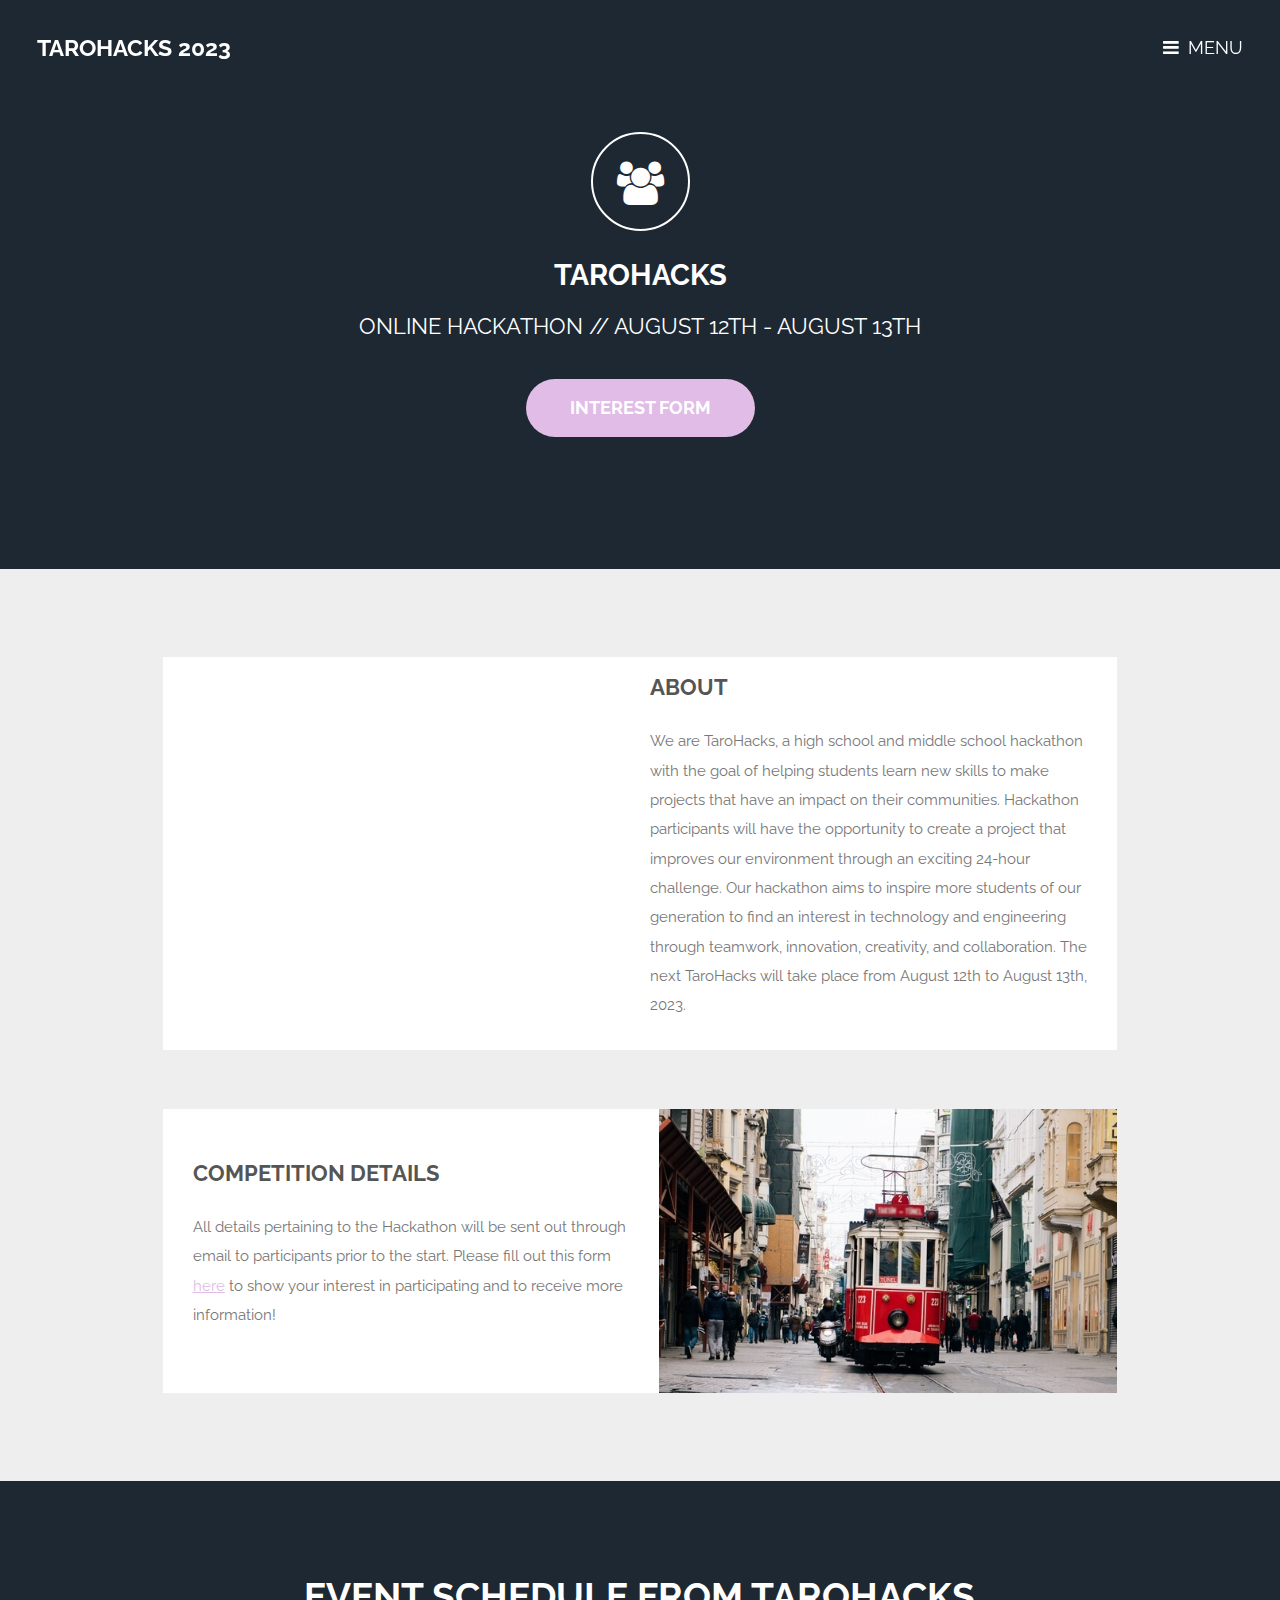
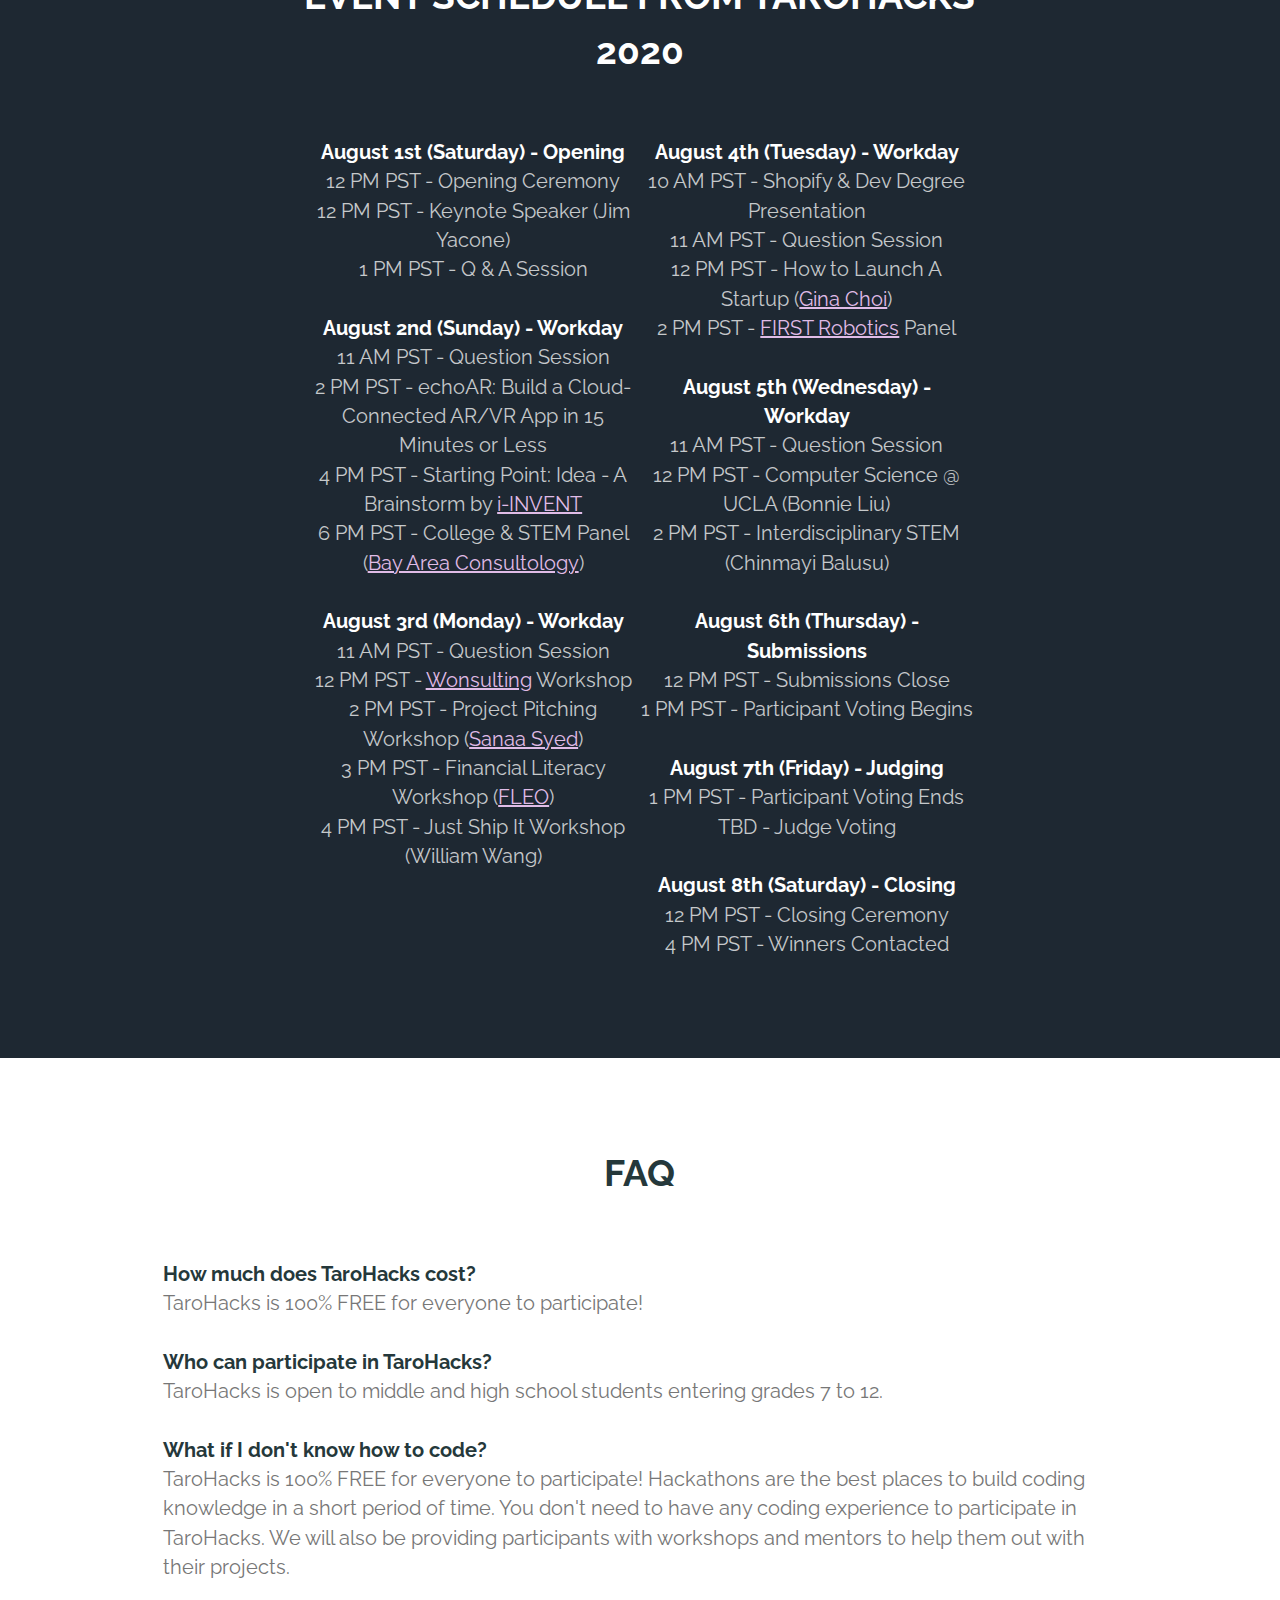
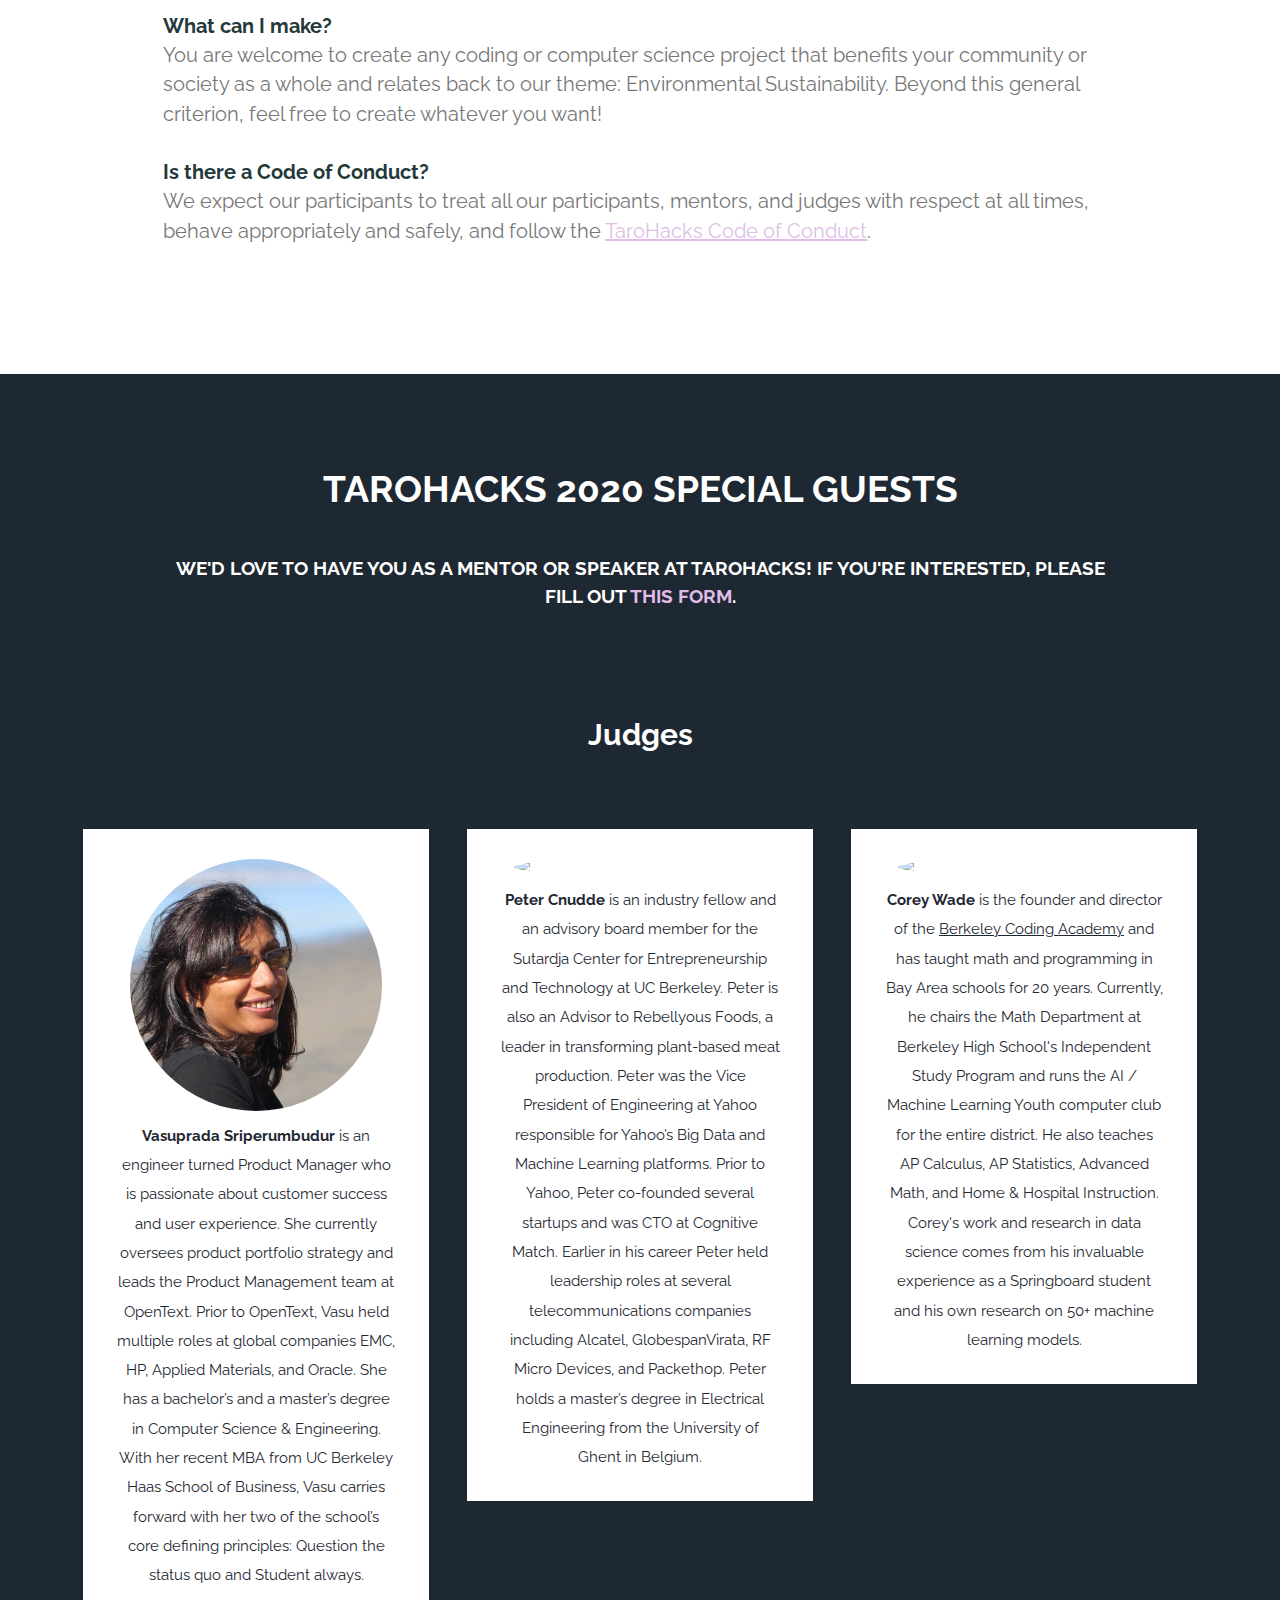
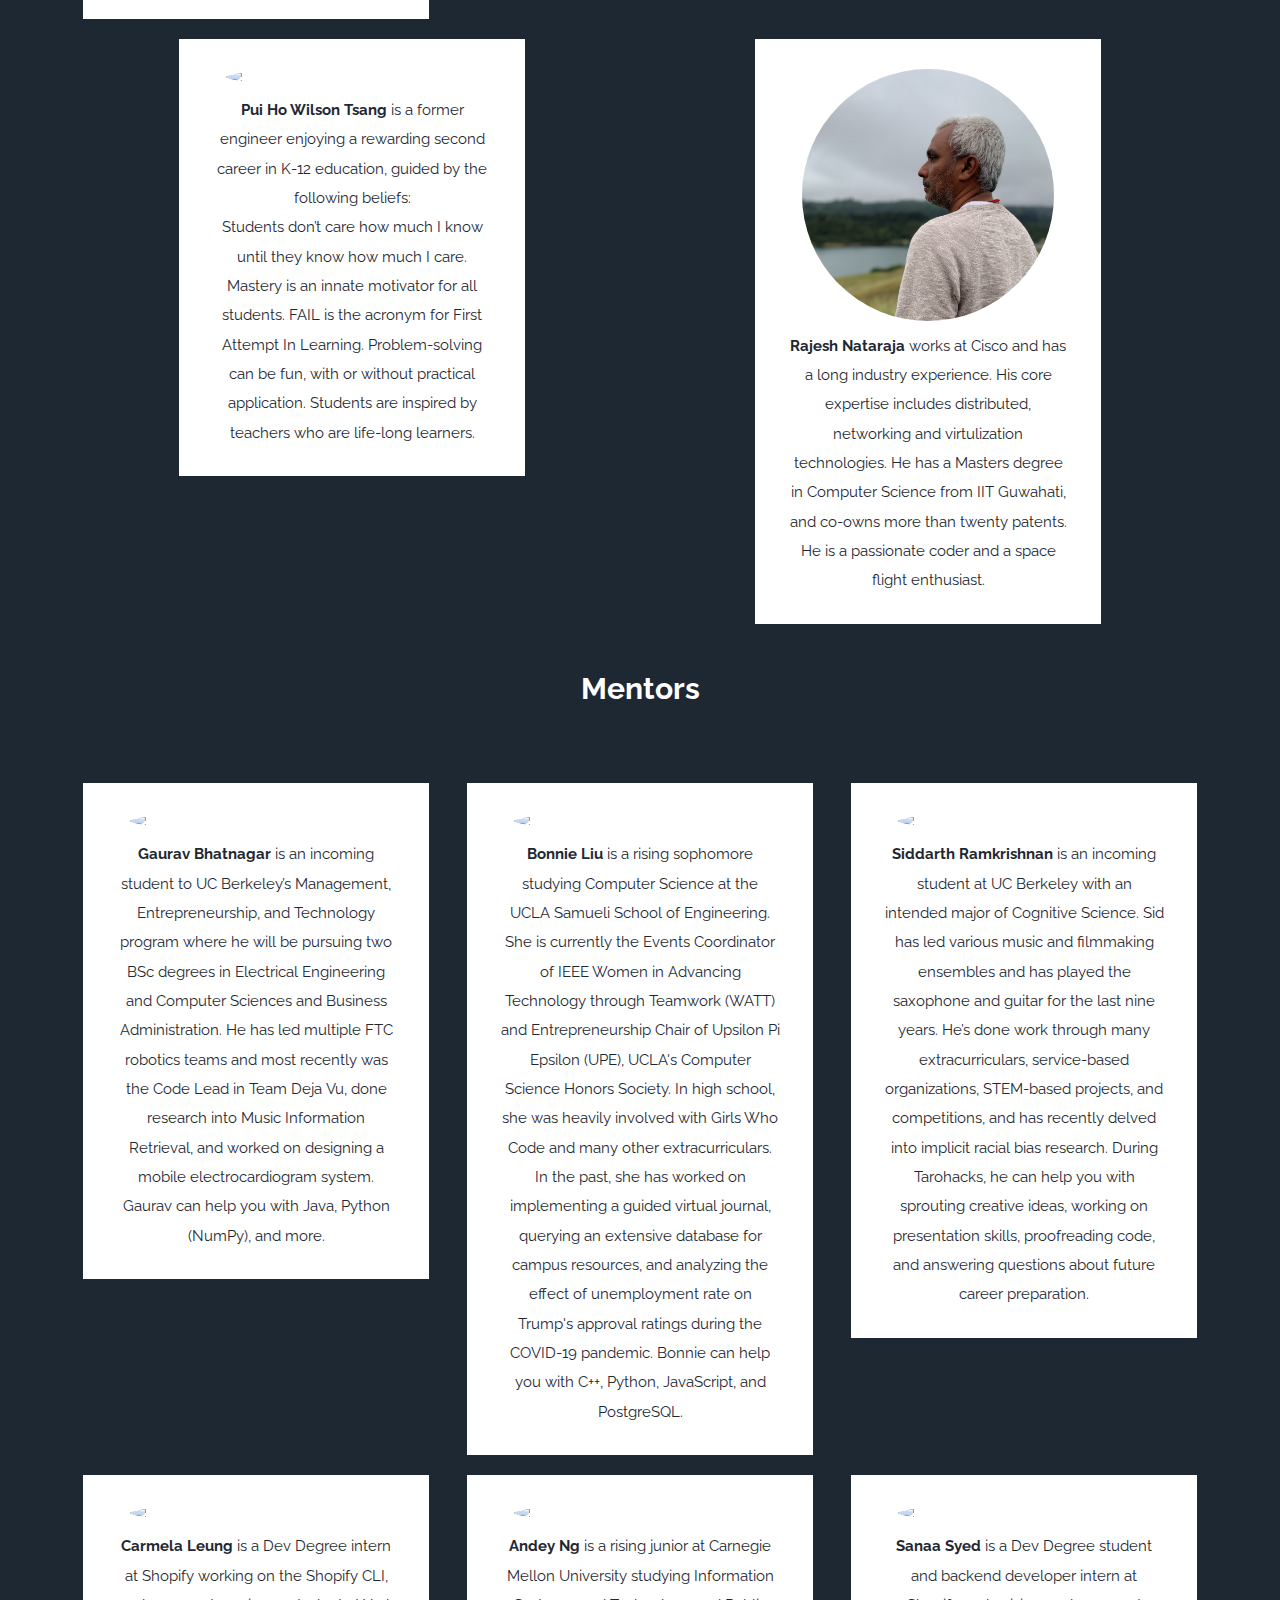
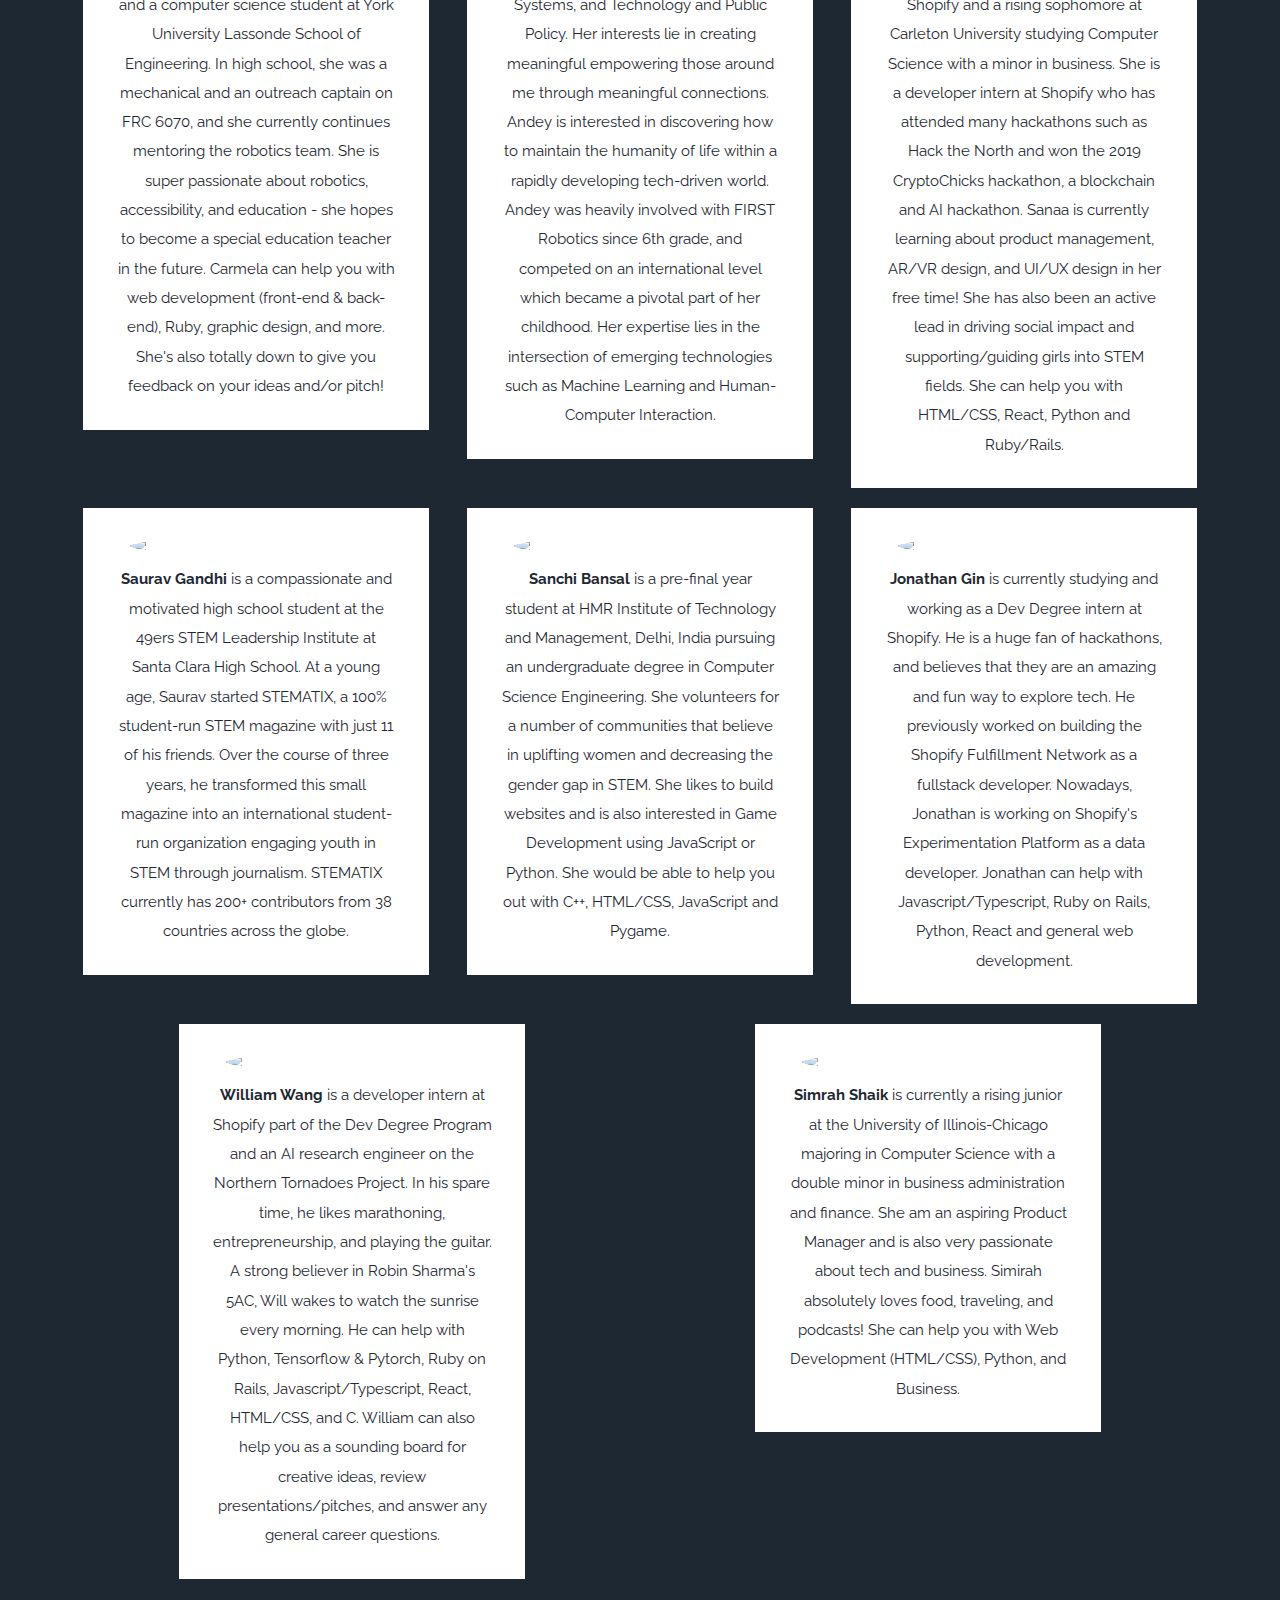
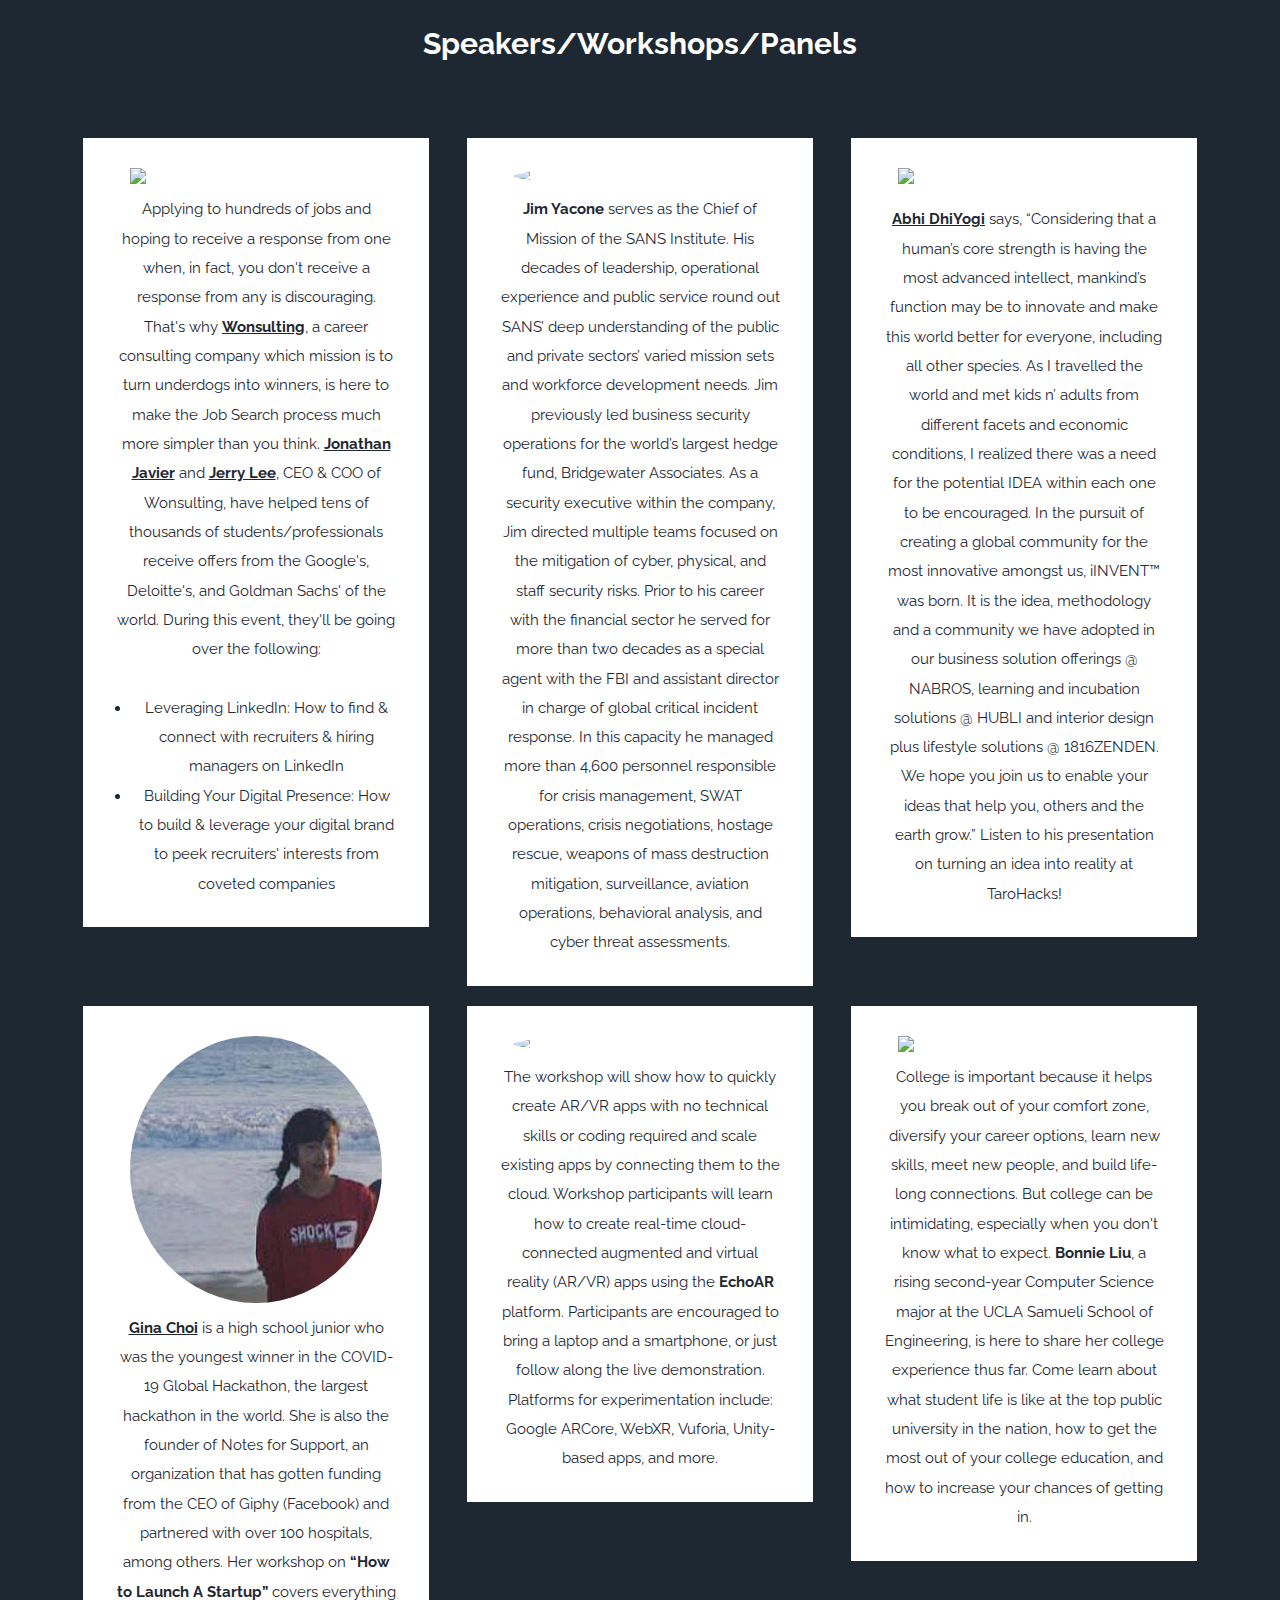
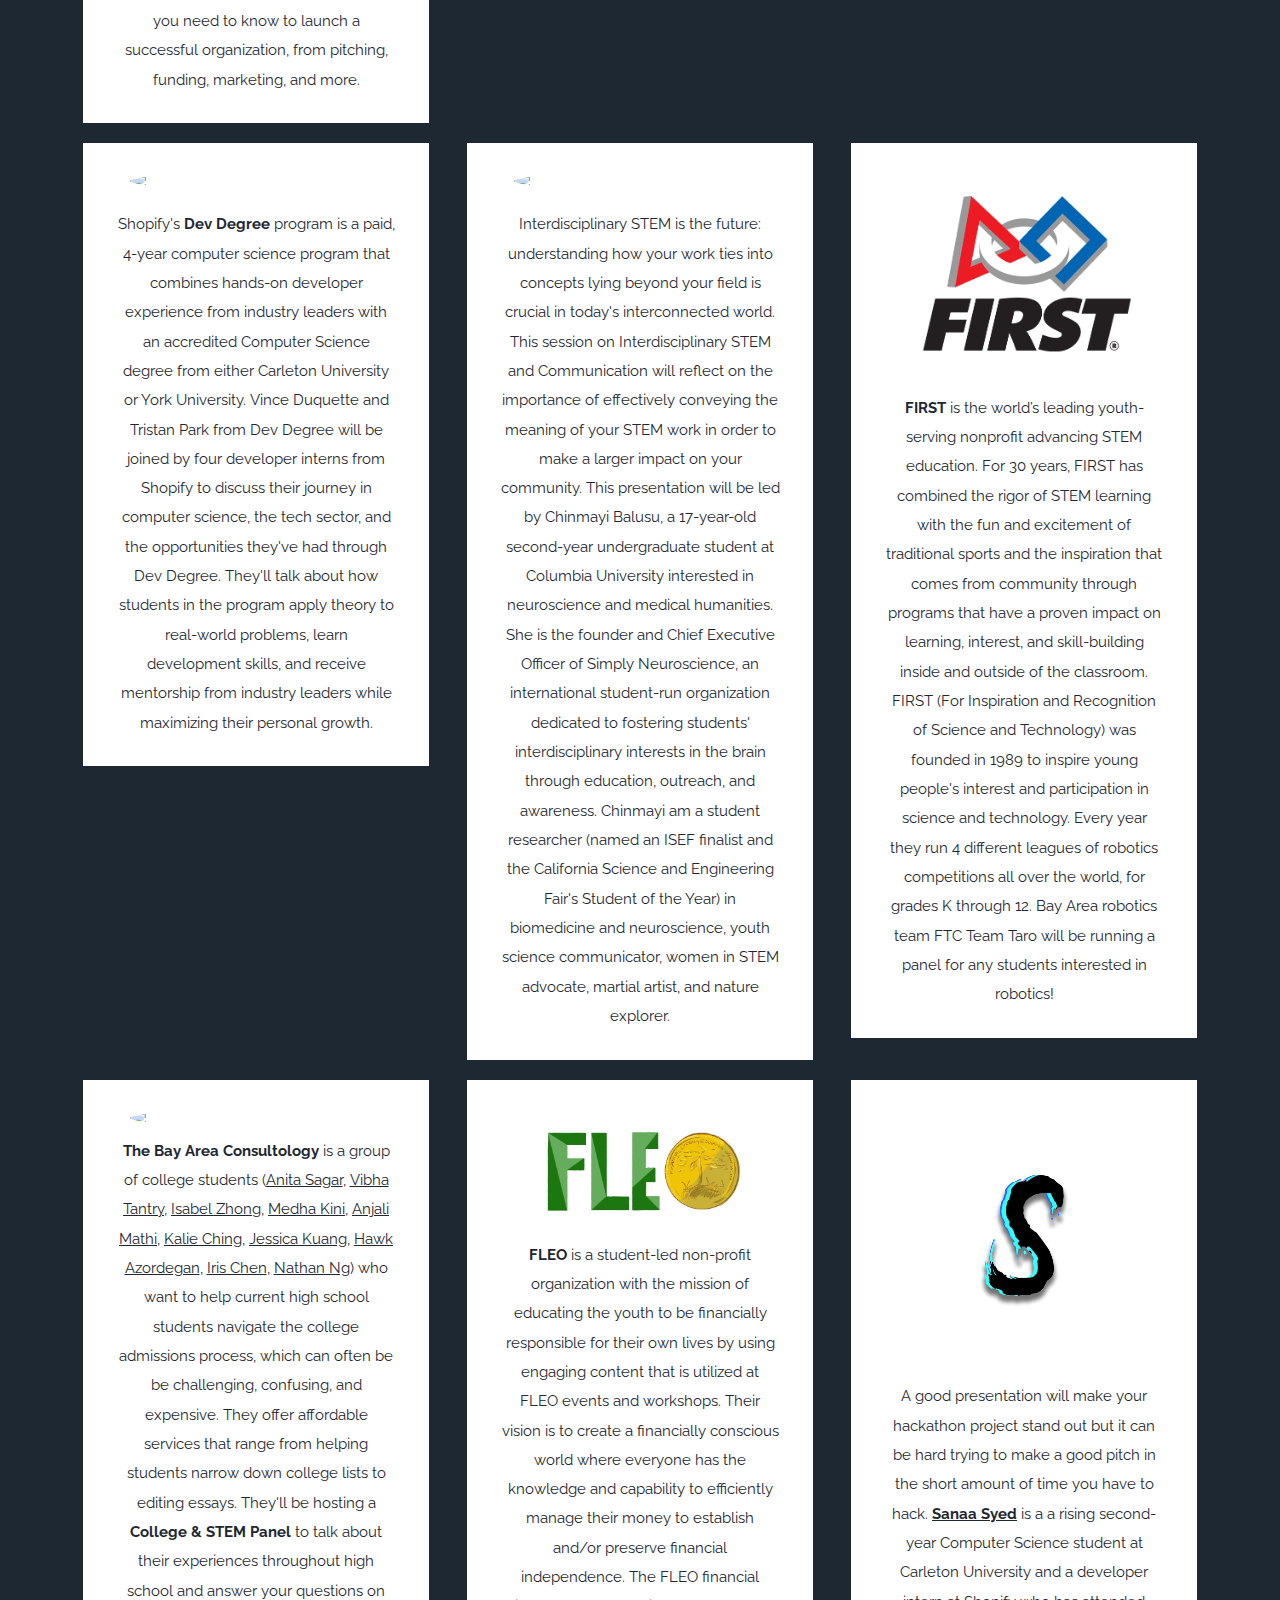
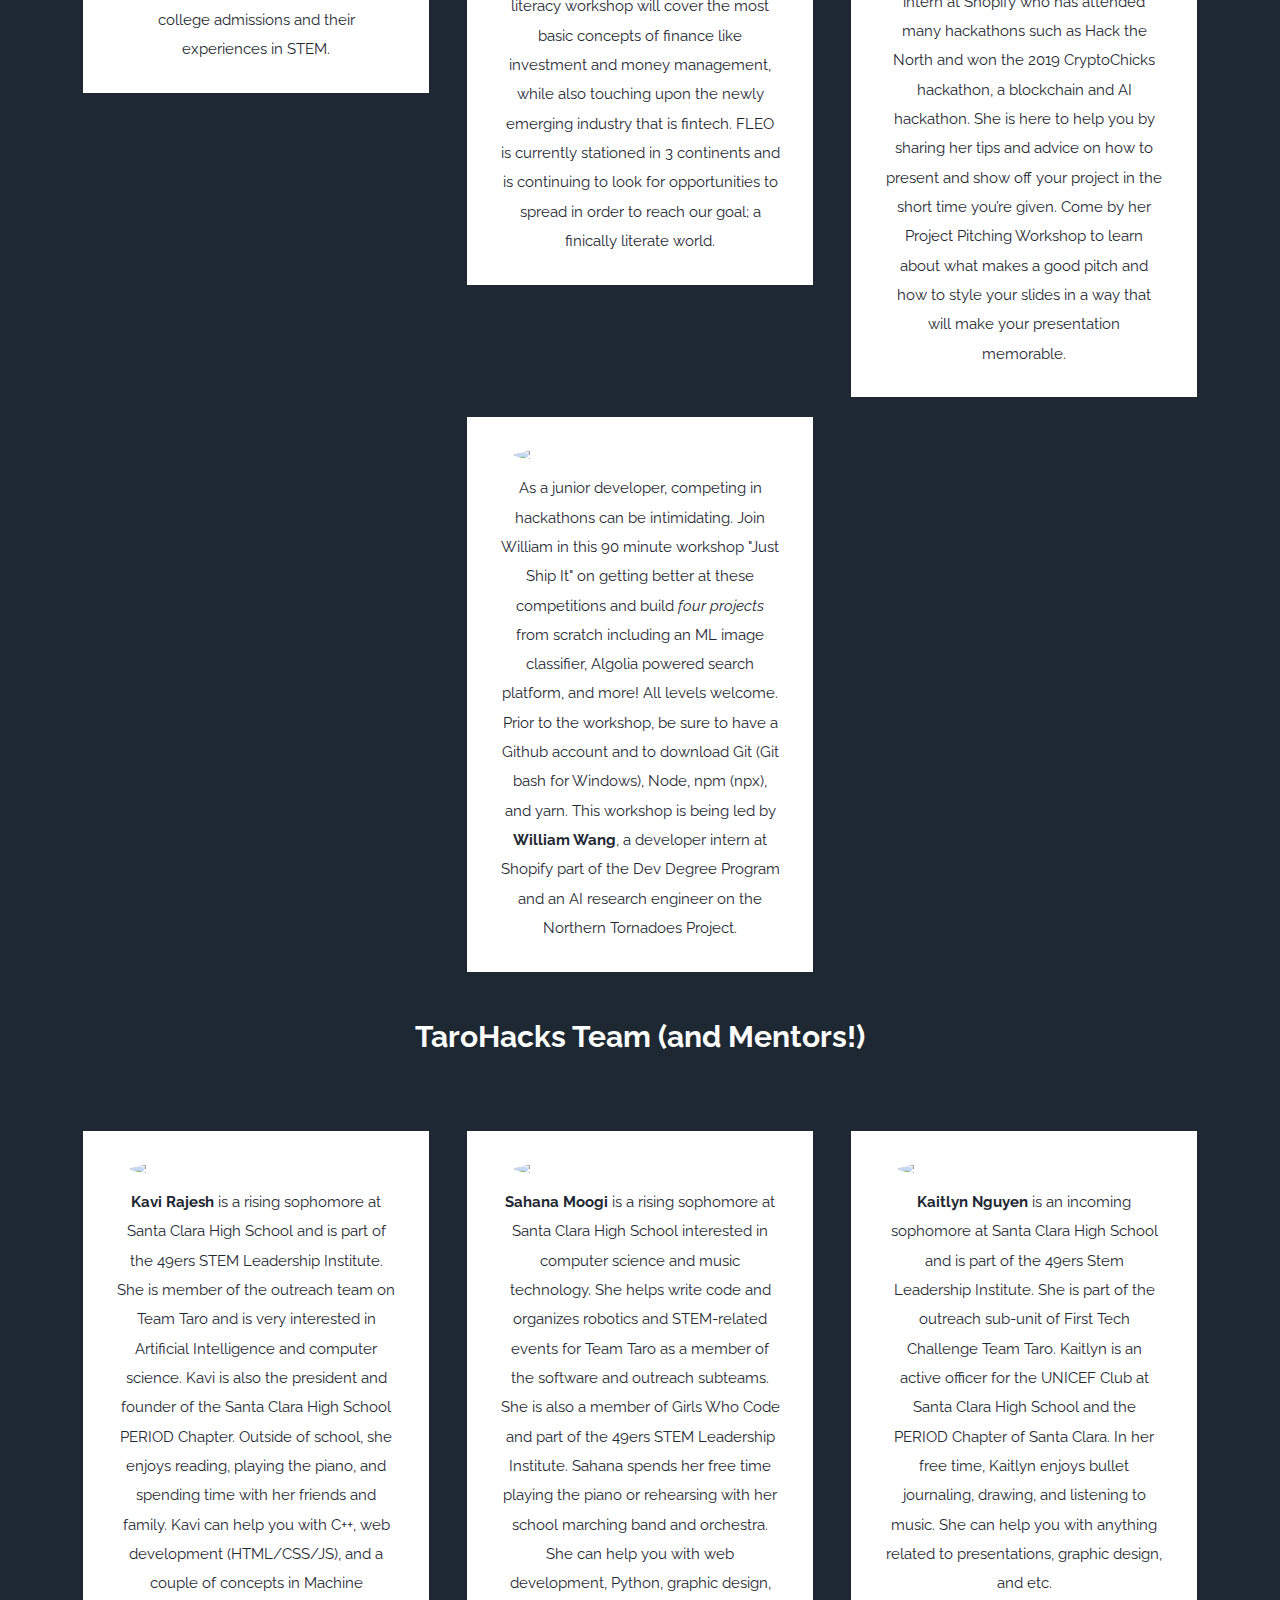
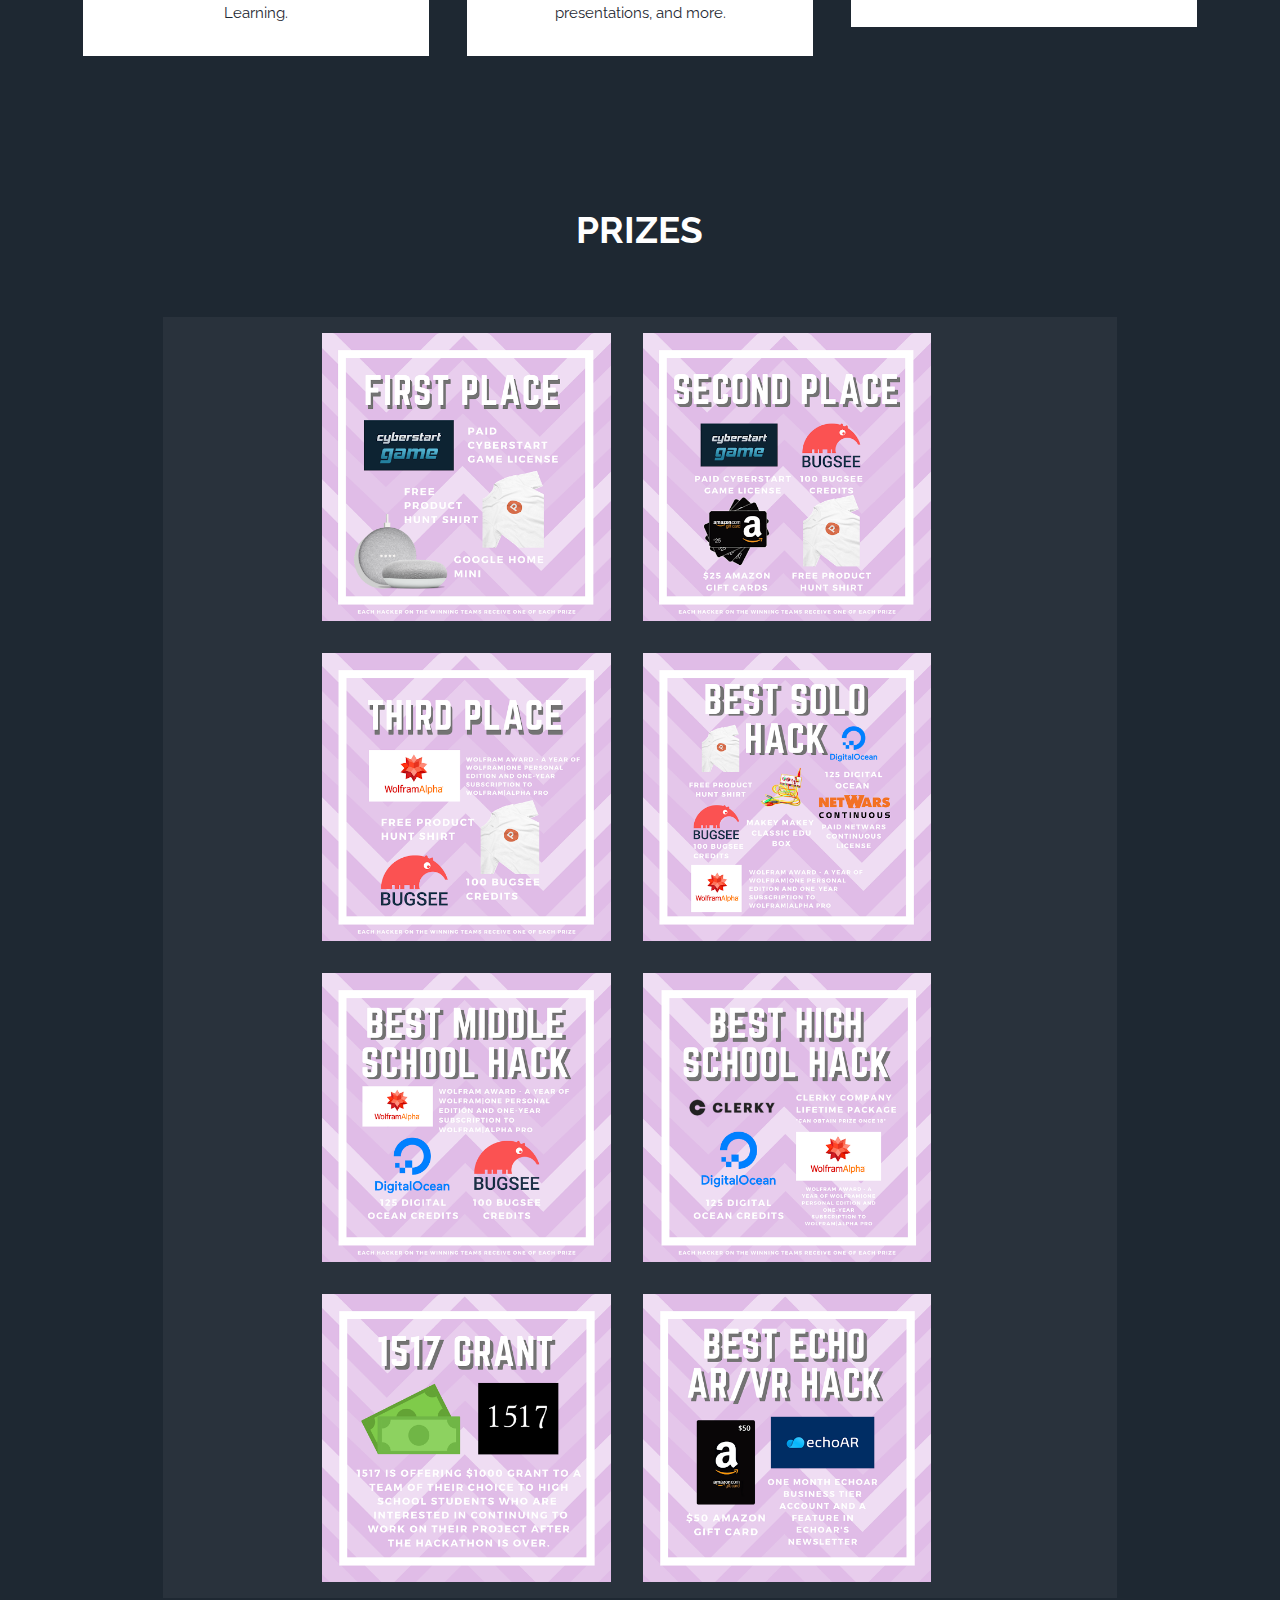
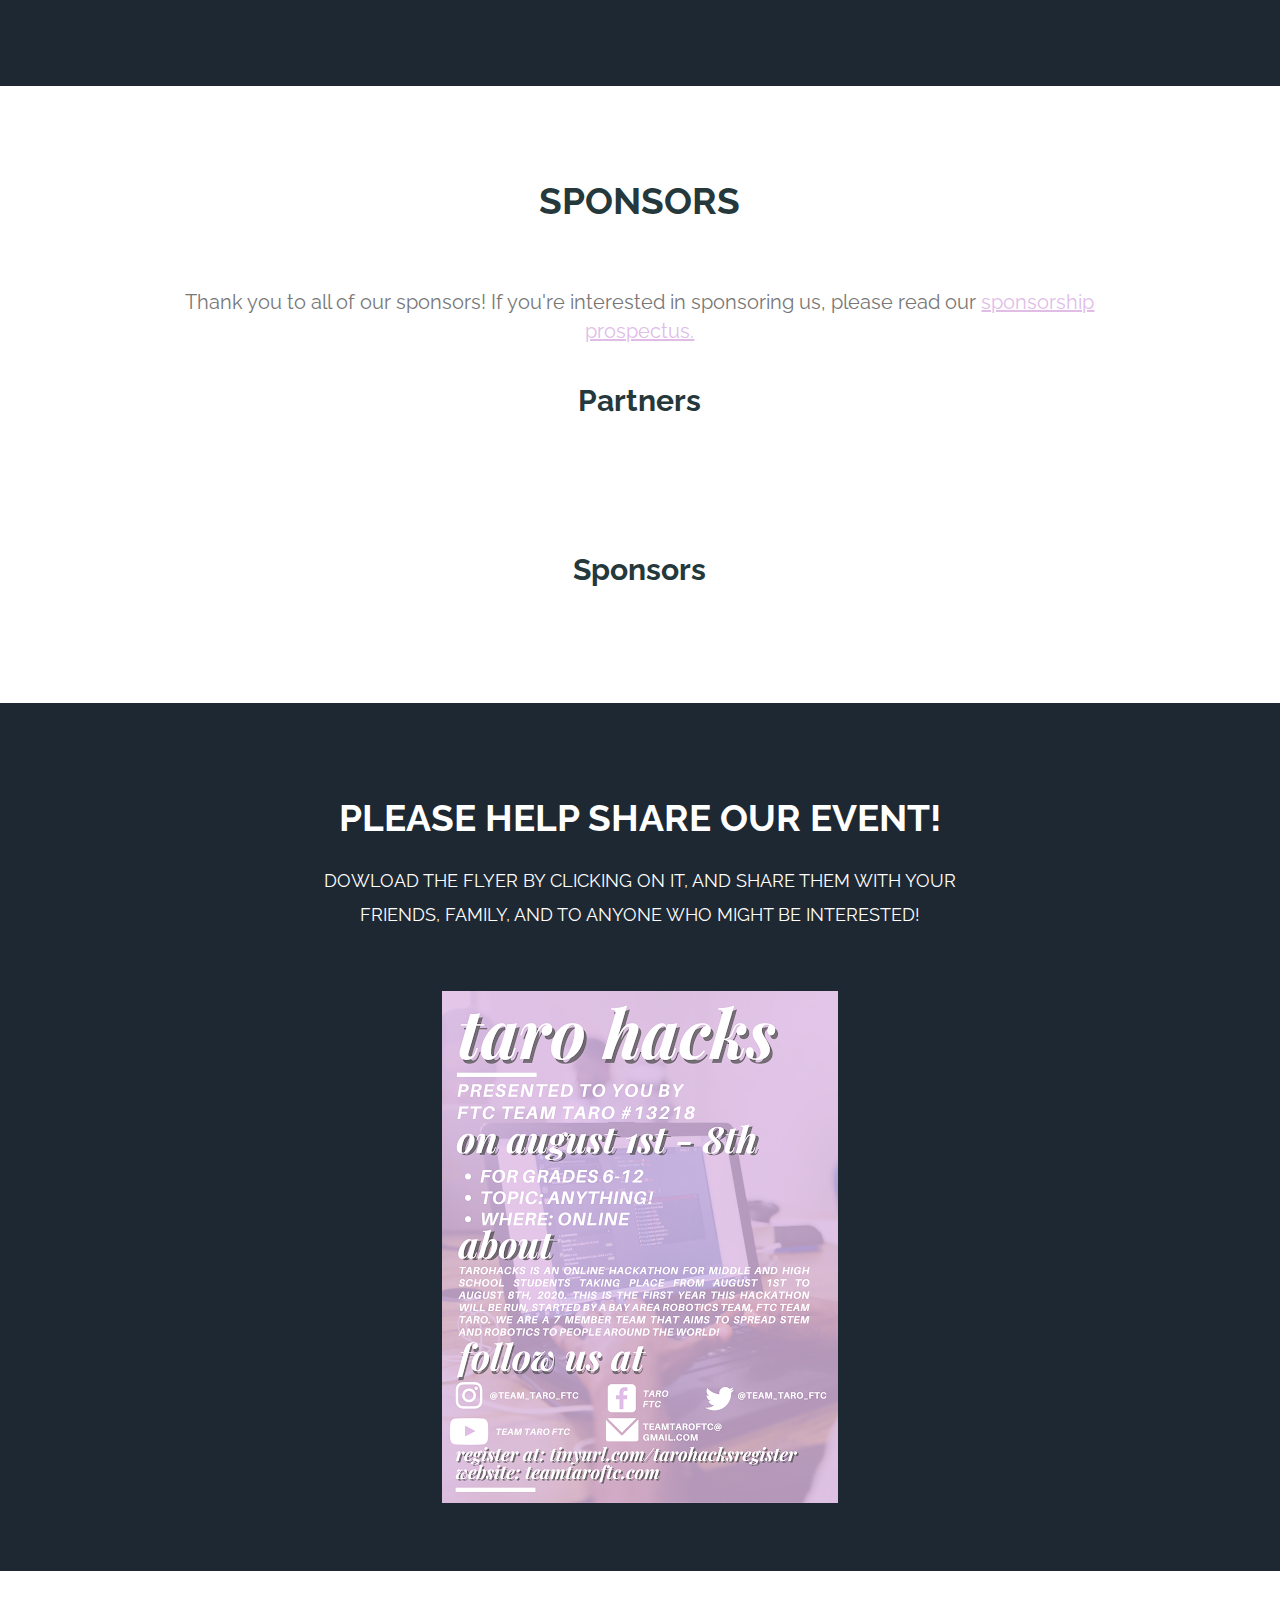
==== commit eecb038b: "Update index.html" ====
--- a/index.html
+++ b/index.html
@@ -18,7 +18,7 @@
 
 		<!-- Header -->
 			<header id="header" class="alt">
-				<h1><a href="#">TaroHacks</a></h1>
+				<h1><a href="#">TaroHacks 2023</a></h1>
 				<a href="#nav">MENU</a>
 			</header>
 
@@ -26,7 +26,7 @@
 			<nav id="nav">
 				<ul class="links">
 					<li><a href="index.html">Home</a></li>
-					<li><a target="_blank" href="https://taikai.network/team-taro/challenges/tarohacks">Register!</a></li>
+					<li><a target="_blank" href="https://forms.gle/wMDenE4kNaKg2pRj6">Register!</a></li>
 					<li><a href="#about">About</a></li>
 					<li><a href="#details">Competition Details</a></li>
 					<li><a href="#schedule">Event Schedule</a></li>
@@ -47,9 +47,9 @@
 			<section id="banner">
 				<i class="icon fa-group"></i>
 				<h2>TaroHacks</h2>
-				<p>Online Hackathon // August 1st - August 8th</p>
+				<p>Online Hackathon // August 12th - August 13th</p>
 				<ul class="actions">
-					<li><a target="_blank" href="https://forms.gle/8xy2PmiEsvejnTZ19" class="button big special">Register!</a></li>
+					<li><a target="_blank" href="https://forms.gle/wMDenE4kNaKg2pRj6" class="button big special">Interest Form</a></li>
 				</ul>
 			</section>
 
@@ -59,7 +59,7 @@
 						<span class="image"><img src="images/pic01.jpg" alt="" /></span>
 						<div class="content">
 							<h2>About</h2>
-							<p>We are TaroHacks, a first-year online high school and middle school hackathon with the goal of helping students learn new skills to make projects that have an impact on their communities. Although normally hackathons are daylong, in-real-life events, COVID-19 has made this difficult to do, so with this hackathon students will be able to use their skills to create something to benefit society. TaroHacks will take place from August 1st to August 8th, 2020. Our hackathon aims to inspire more students of our generation to get involved and find an interest in technology and engineering even through this pandemic. We want to help promote teamwork, innovation, creativity, and collaboration to encourage students to create solutions to problems in our world. Because TaroHacks is an online hackathon, allowing students from all over the world and country to participate, but our team is based in Santa Clara, California.
+							<p>We are TaroHacks, a high school and middle school hackathon with the goal of helping students learn new skills to make projects that have an impact on their communities. Hackathon participants will have the opportunity to create a project that improves our environment through an exciting 24-hour challenge. Our hackathon aims to inspire more students of our generation to find an interest in technology and engineering through teamwork, innovation, creativity, and collaboration. The next TaroHacks will take place from August 12th to August 13th, 2023. 
 							</p>
 						</div>
 					</article>
@@ -67,15 +67,15 @@
 						<span class="image"><img src="images/pic02.jpg" alt="" /></span>
 						<div class="content">
 							<h2>Competition Details</h2>
-							<p>All of the information will be sent through email and hackathon Slack to the participants during and before the hackathon. Workshops, speakers, and general meetings will be hosted through Zoom or Google Meet. Entries will be submitted through Taikai, an online hackathon platform, and will be judged the hours after submissions are due. The official rules for TaroHacks can be found <a href="https://docs.google.com/document/d/1yIeAlckYxehUgoXH7hl5LAzAKtmhFqmLZIx0XbLzSp8/edit?usp=sharing">here</a>. More information and details are on our Taikai site.</p>
-							<ul class="actions">
+							<p>All details pertaining to the Hackathon will be sent out through email to participants prior to the start. Please fill out this form <a href="https://docs.google.com/document/d/1yIeAlckYxehUgoXH7hl5LAzAKtmhFqmLZIx0XbLzSp8/edit?usp=sharing">here</a> to show your interest in participating and to receive more information!</p>
+							<!-- <ul class="actions">
 								<li>
 									<a href="https://taikai.network/team-taro/challenges/tarohacks" class="button alt">Taikai</a>
 								</li>
 								<li>
 									<a href="https://join.slack.com/t/tarohacks/shared_invite/zt-fxj9hr8j-XF4gDn9fsjdbcmg_j6Iozg" class="button alt">Slack</a>
 								</li>
-							</ul>
+							</ul> -->
 						</div>
 					</article>
 				</div>
@@ -84,7 +84,7 @@
 			<section id="schedule" class="wrapper style2 special">
 				<div class="inner">
 					<header class="major narrow">
-						<h2>EVENT SCHEDULE</h2>
+						<h2>EVENT SCHEDULE FROM TAROHACKS 2020</h2>
 					</header>
 					<div class="two-column">
 						<div class="column">
@@ -149,16 +149,16 @@
 							<b>How much does TaroHacks cost?</b><br>
 							TaroHacks is 100% FREE for everyone to participate!<br><br>
 							<b>Who can participate in TaroHacks?</b><br>
-							TaroHacks is open to middle and high school students entering grades 6 to 12.<br><br>
-							<b>How do I form a team?</b><br>
+							TaroHacks is open to middle and high school students entering grades 7 to 12.<br><br>
+							<!--<b>How do I form a team?</b><br>
 							You have the option of working solo or forming a team. If you don't yet have a team you're working with, you can form a team through the "team-building" channel on our Slack or through the "Matchmaking" tab in Taikai. Teams must be 1 to 3 people large. Once formed, you will submit your project as a team.<br><br>
-							<b>What if I don't know how to code?</b><br>
+						--><b>What if I don't know how to code?</b><br> 
 							TaroHacks is 100% FREE for everyone to participate! Hackathons are the best places to build coding knowledge in a short period of time. You don't need to have any coding experience to participate in TaroHacks. We will also be providing participants with workshops and mentors to help them out with their projects.<br><br>
 							<b>What can I make?</b><br>
-							You are welcome to create any coding or computer science project that benefits your community or society as a whole. The theme for this hackathon is quite open-ended, and we're excited to see what you'll create!<br><br>
-							<b>How will workshops and presentations be hosted?</b><br>
+							You are welcome to create any coding or computer science project that benefits your community or society as a whole and relates back to our theme: Environmental Sustainability. Beyond this general criterion, feel free to create whatever you want!<br><br>
+							<!-- <b>How will workshops and presentations be hosted?</b><br>
 							Before every workshop/presentation begins, we will send out a Zoom or Google Meet link out to all of the participants. We will post more details about the sign up process as the hackathon gets nearer.<br><br>
-							<b>Is there a Code of Conduct?</b><br>
+							--><b>Is there a Code of Conduct?</b><br>
 							We expect our participants to treat all our participants, mentors, and judges with respect at all times, behave appropriately and safely, and follow the <a href="https://docs.google.com/document/d/1fL1LKrzetUPCgSKw97XsCjqY1ILCpEuOzl59UTE0Plk/edit?usp=sharing">TaroHacks Code of Conduct</a>.<br><br>
 						</p>
 					</div>
@@ -168,7 +168,7 @@
 			<section class="wrapper style3 special">
 				<div class="inner" style="width: 100% !important;">
 					<header class="major narrow	">
-						<h2>Special Guests</h2>
+						<h2>TaroHacks 2020 Special Guests</h2>
 						<h3>We'd love to have you as a mentor or speaker at TaroHacks! If you're interested, please fill out <a href= "https://forms.gle/r5Zvd3Q4gAvAcK8H6">this form</a>.</h3>
 					</header>
 					<p  id="judges" class="content" style="font-size: 30px; padding-top: 50px;"><b>Judges</b></p>
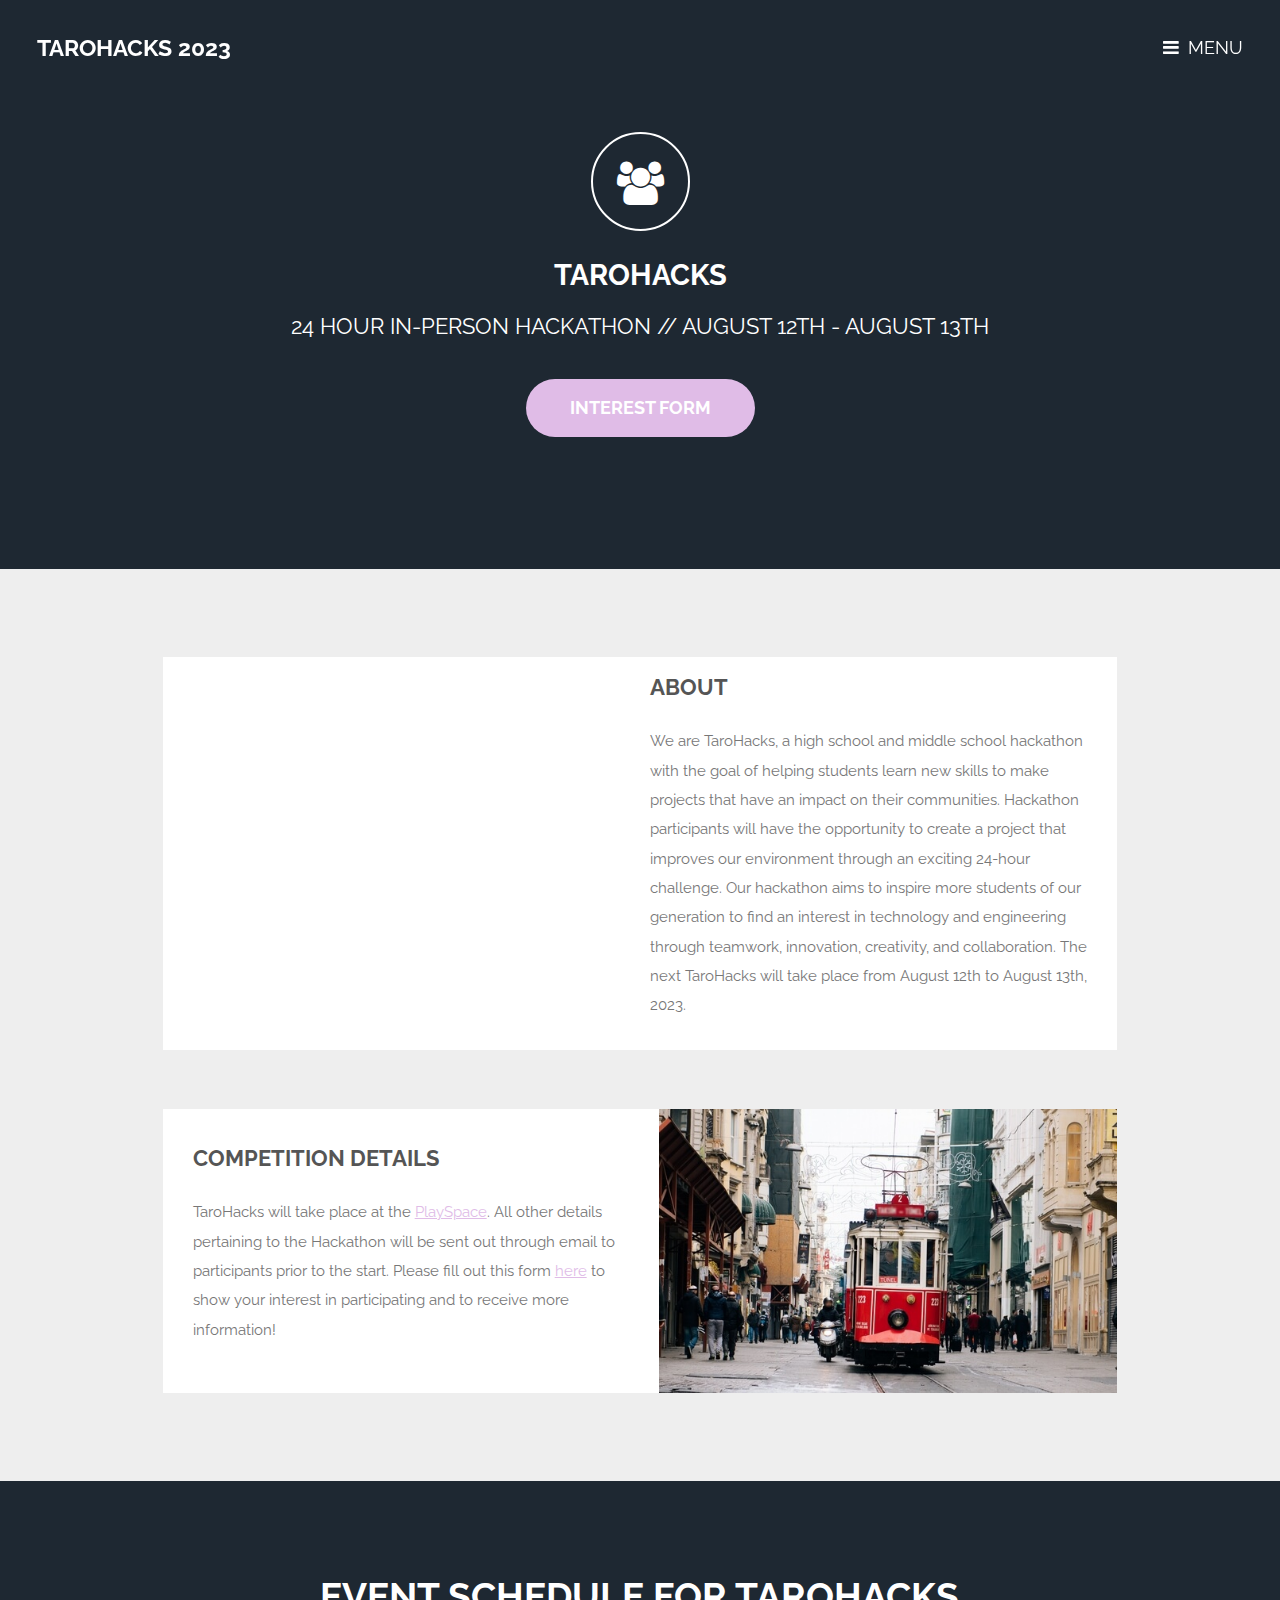
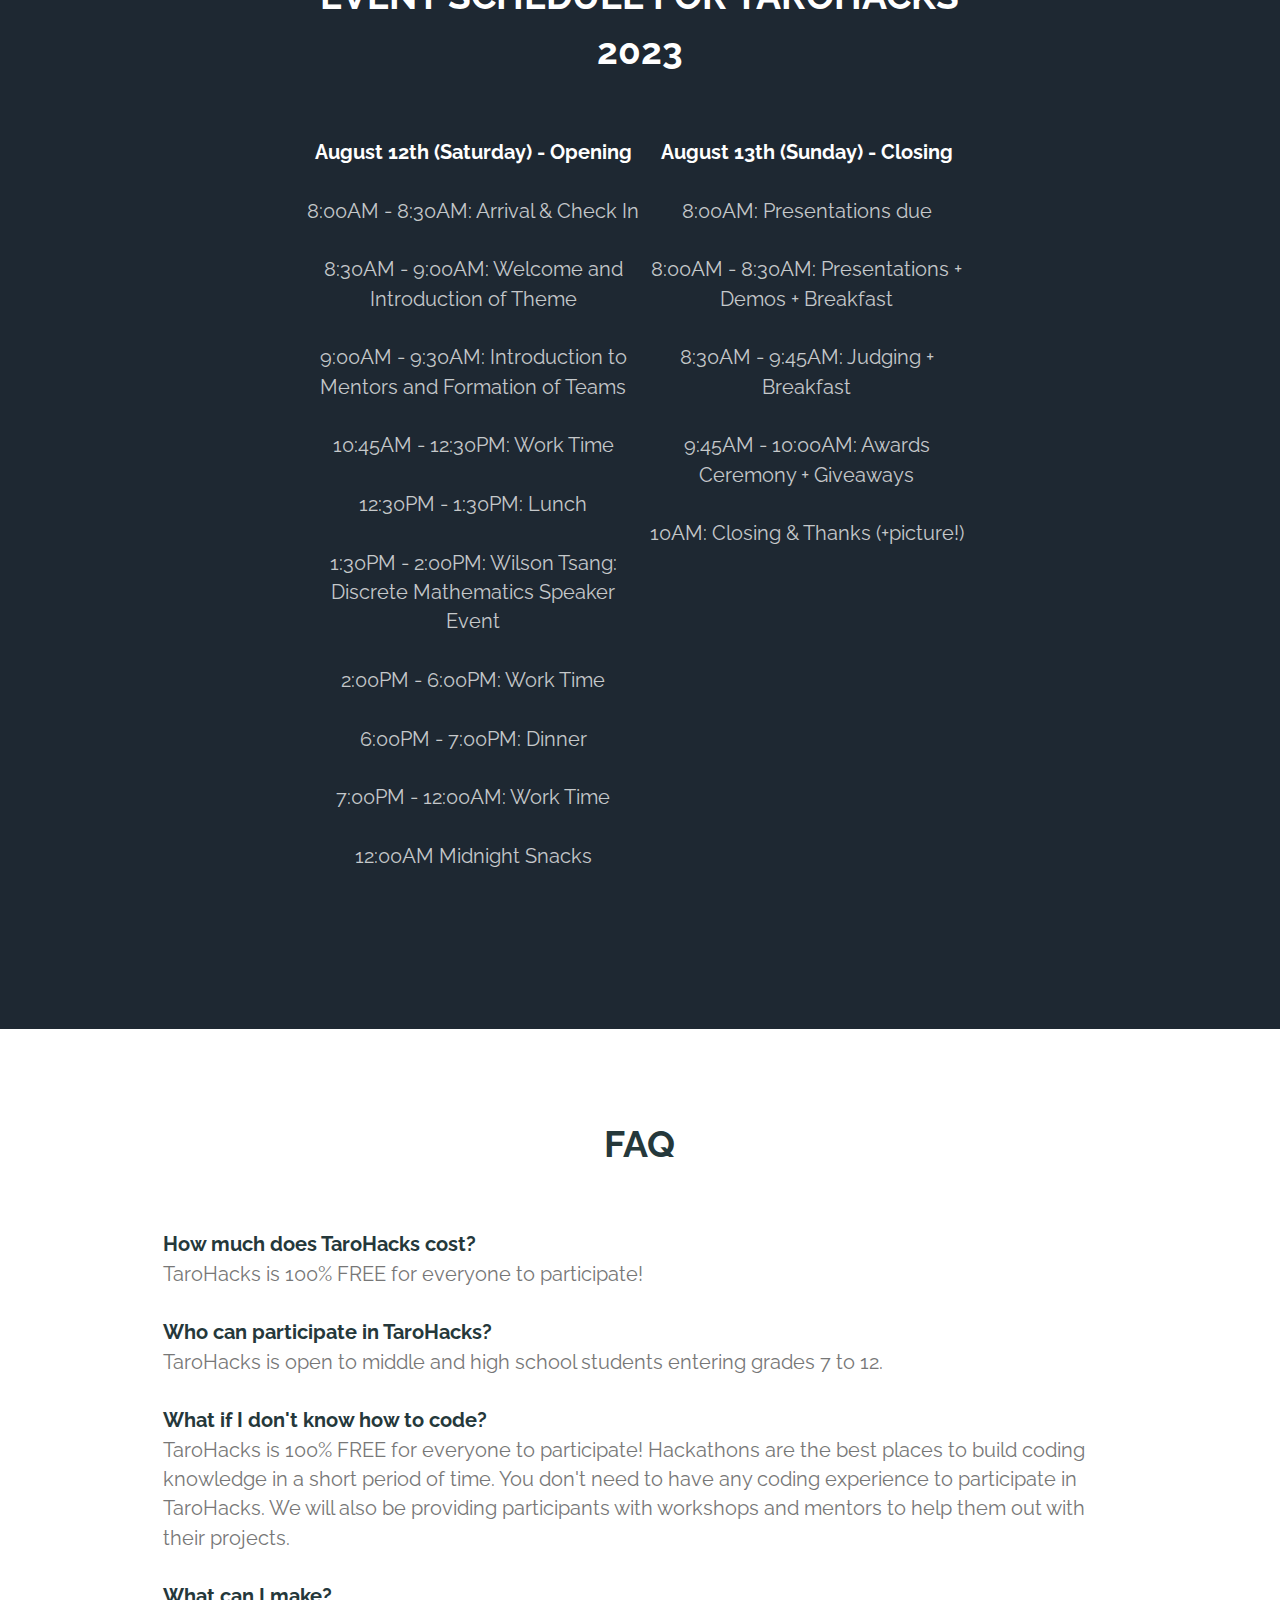
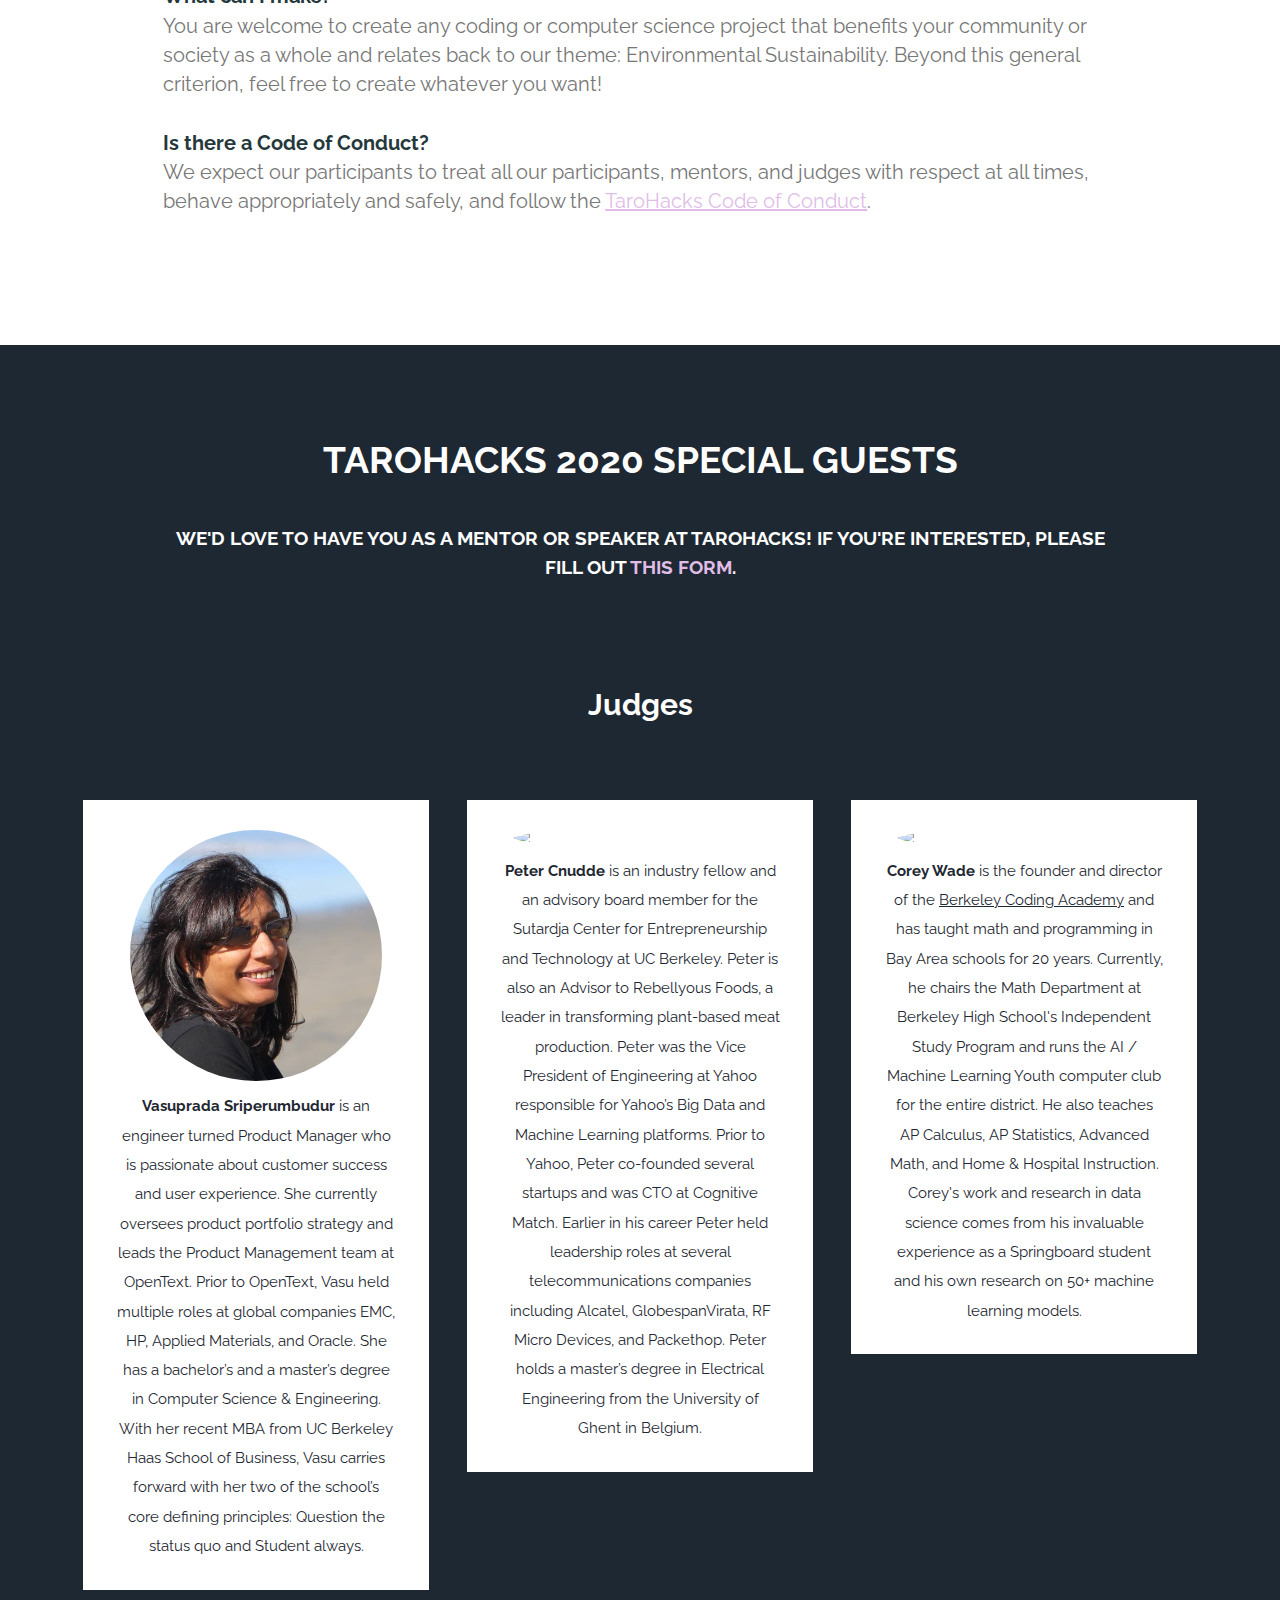
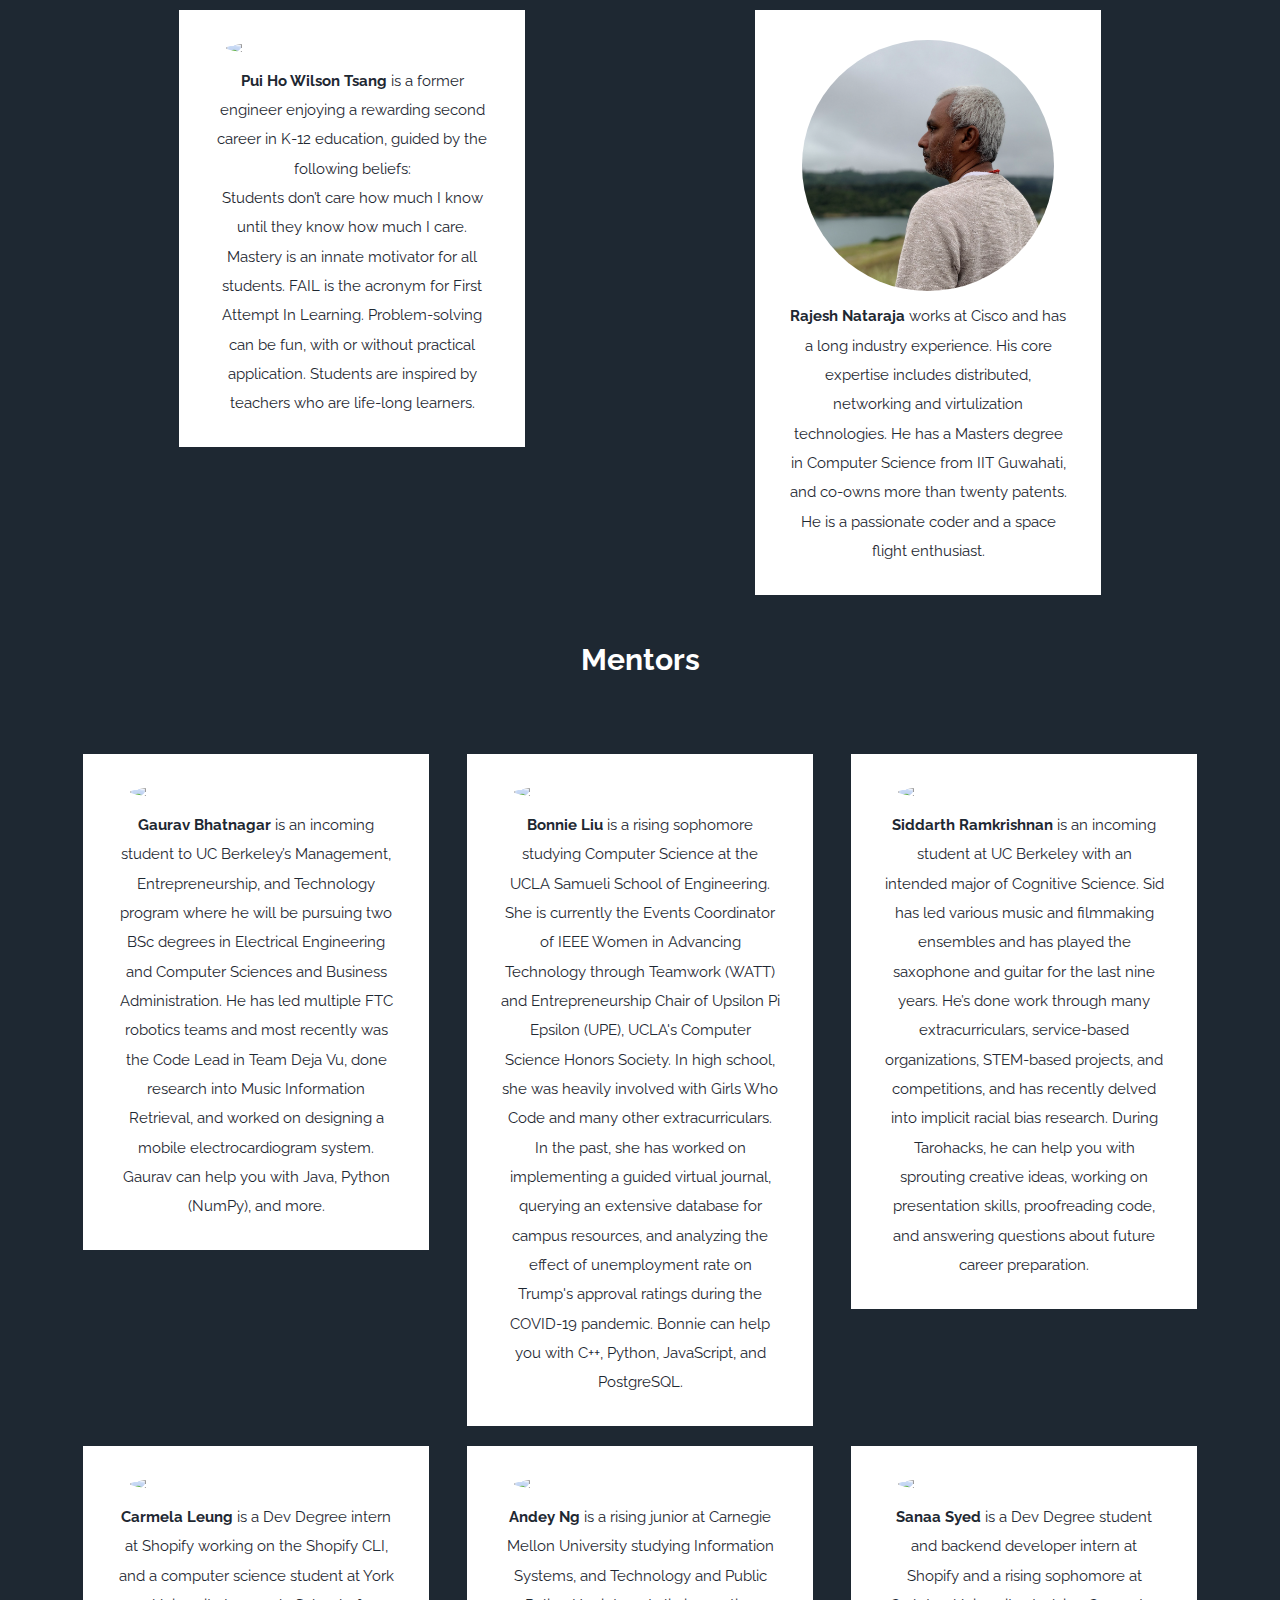
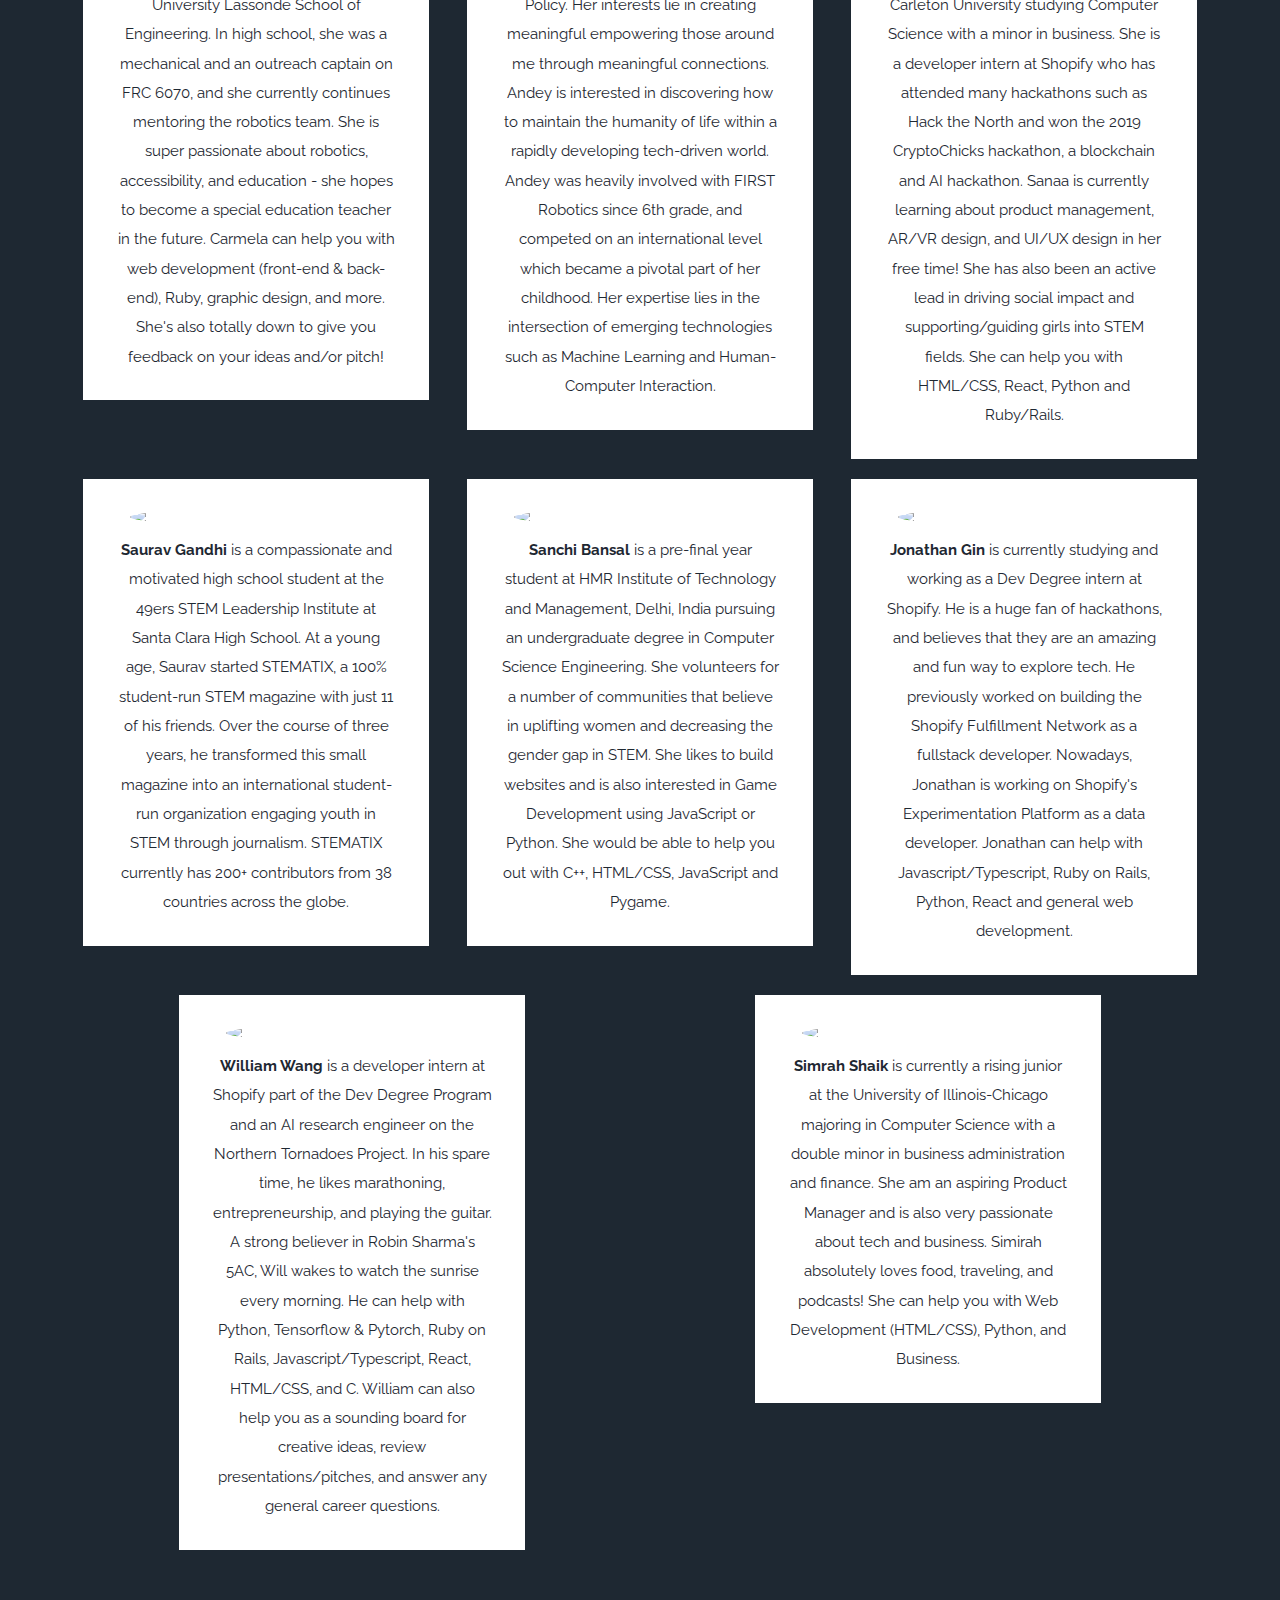
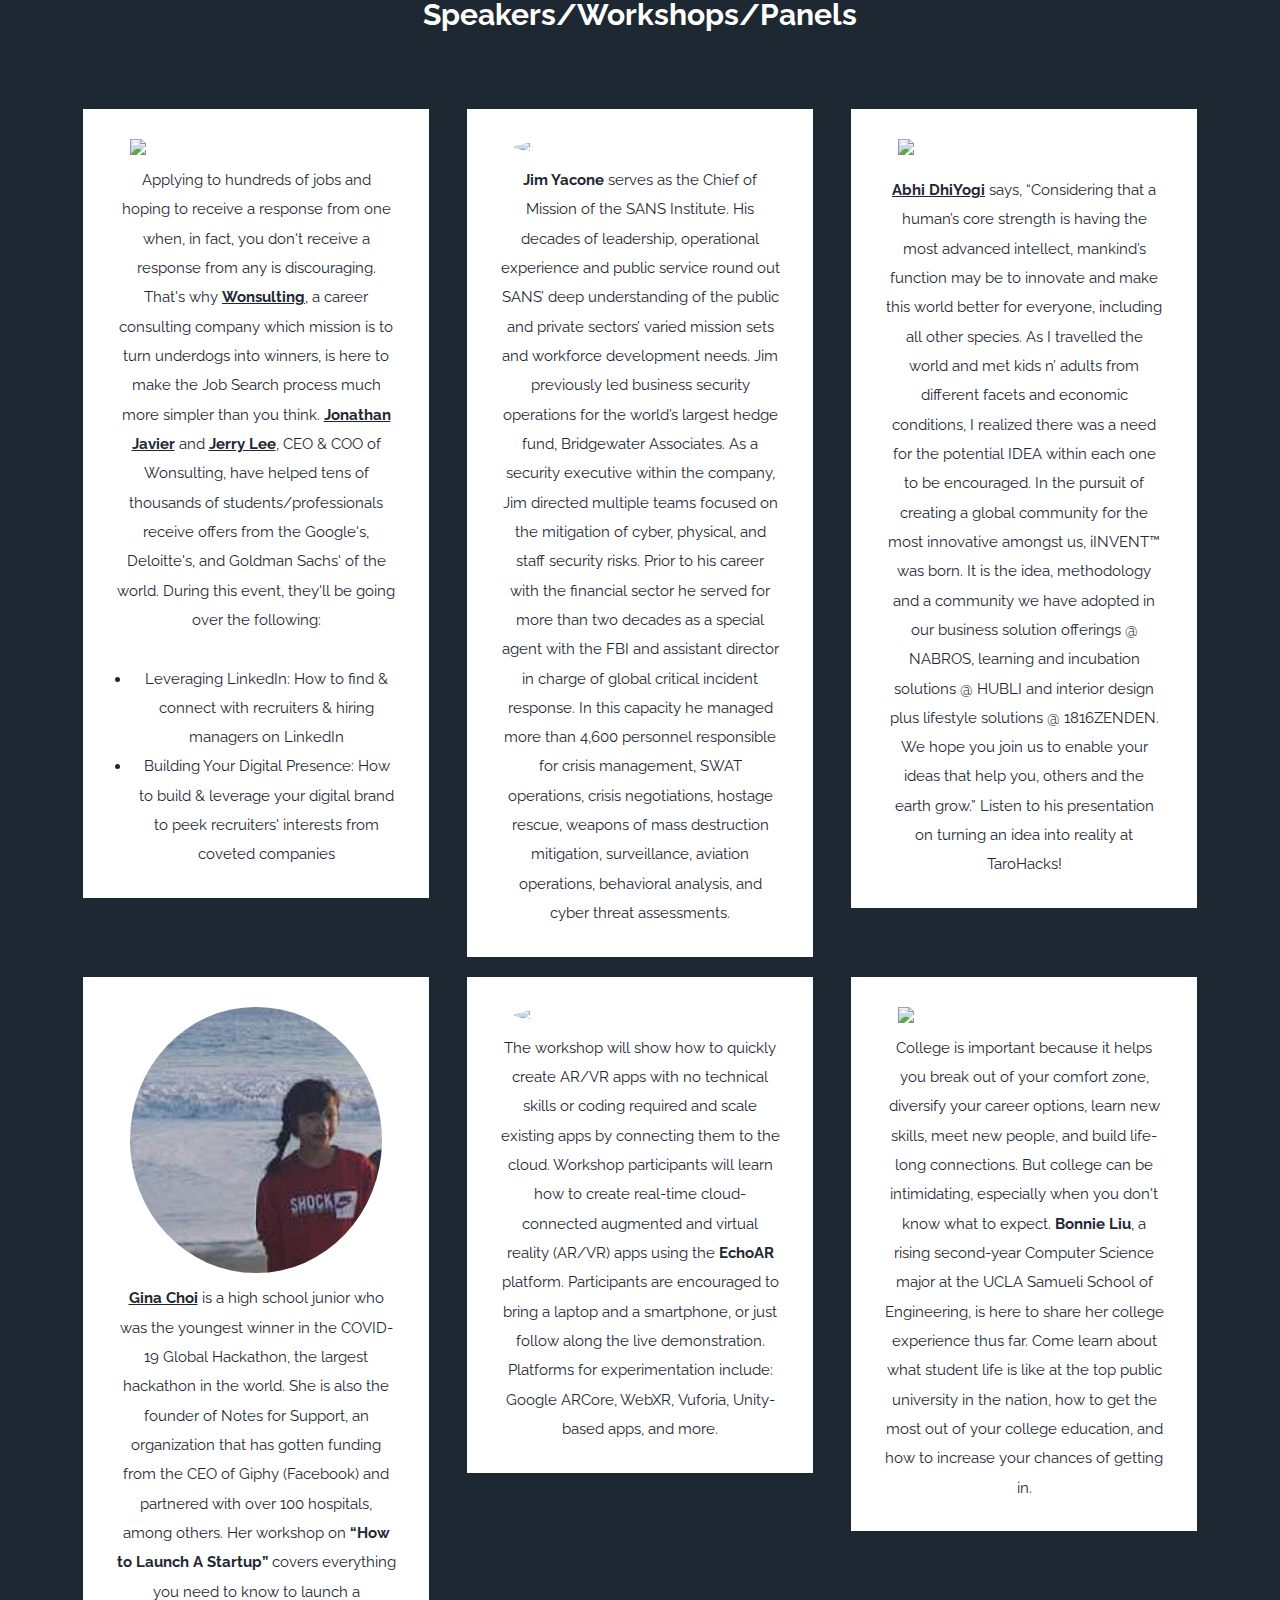
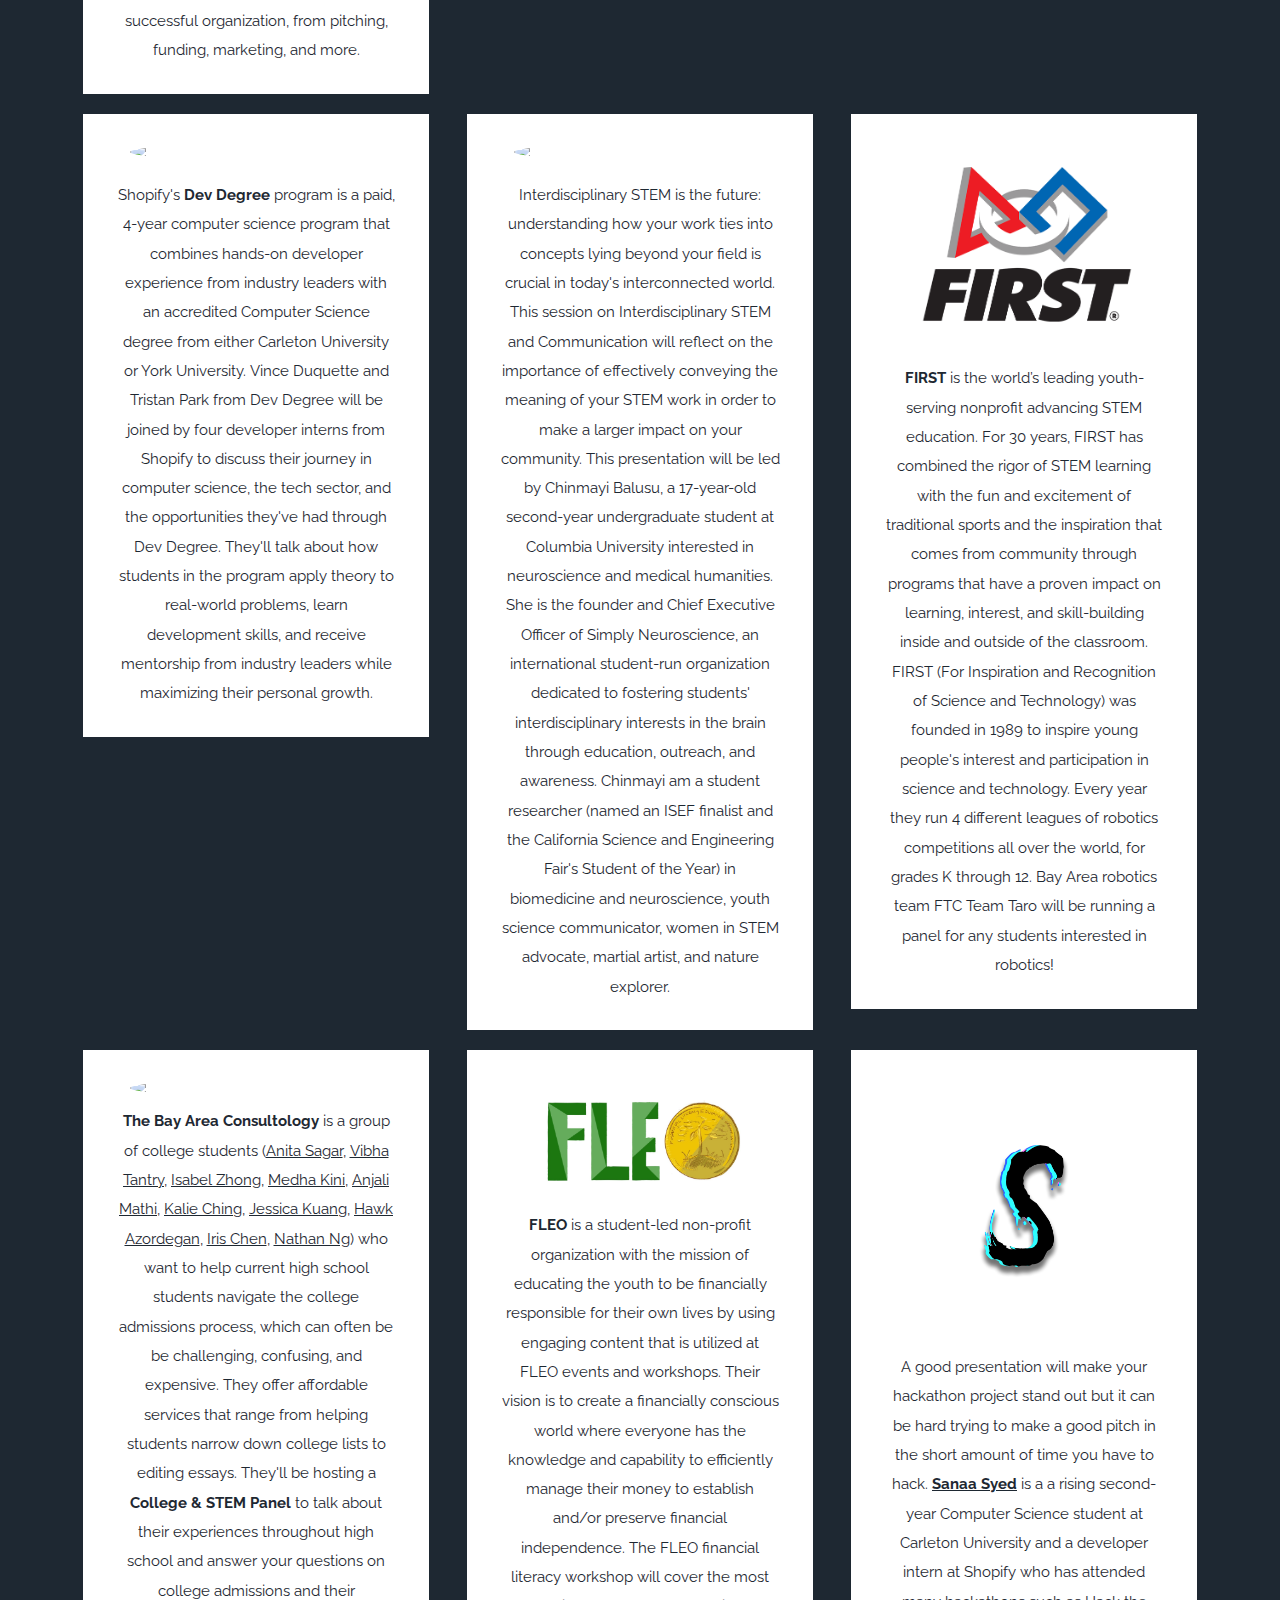
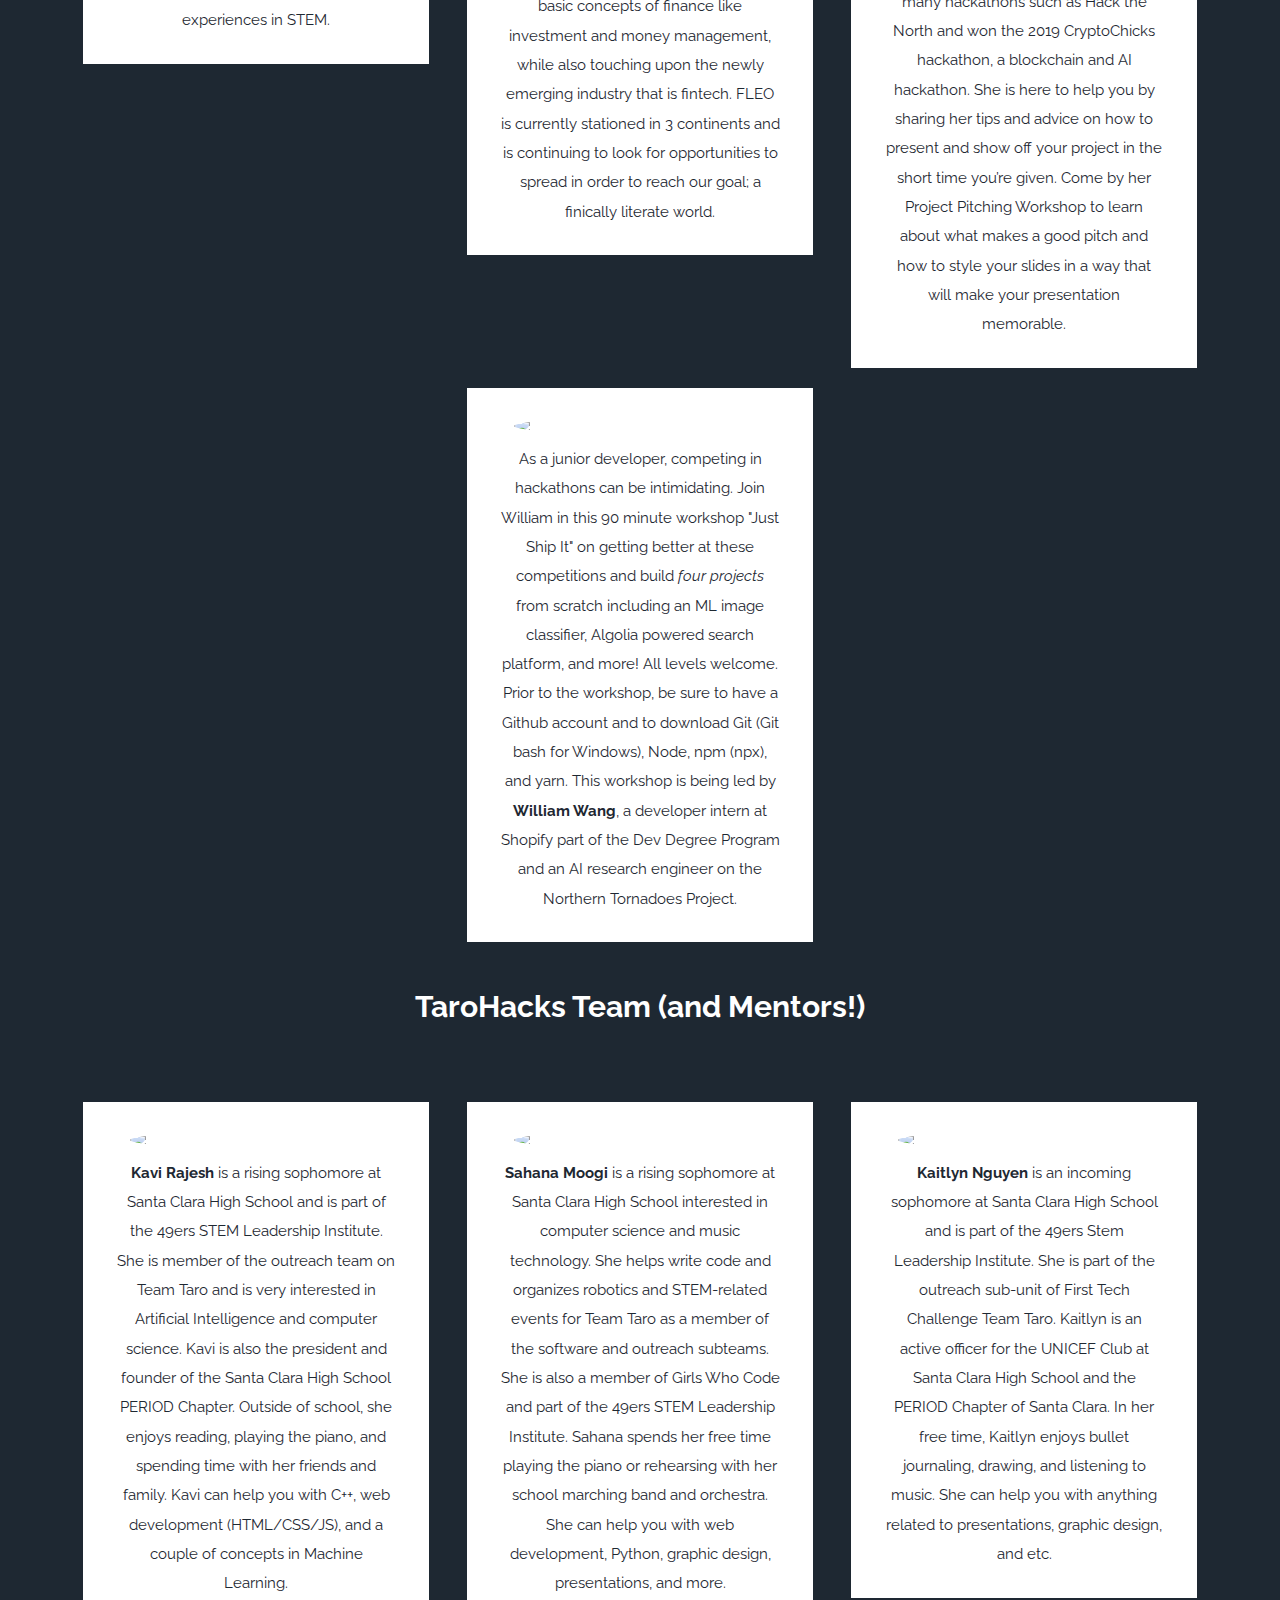
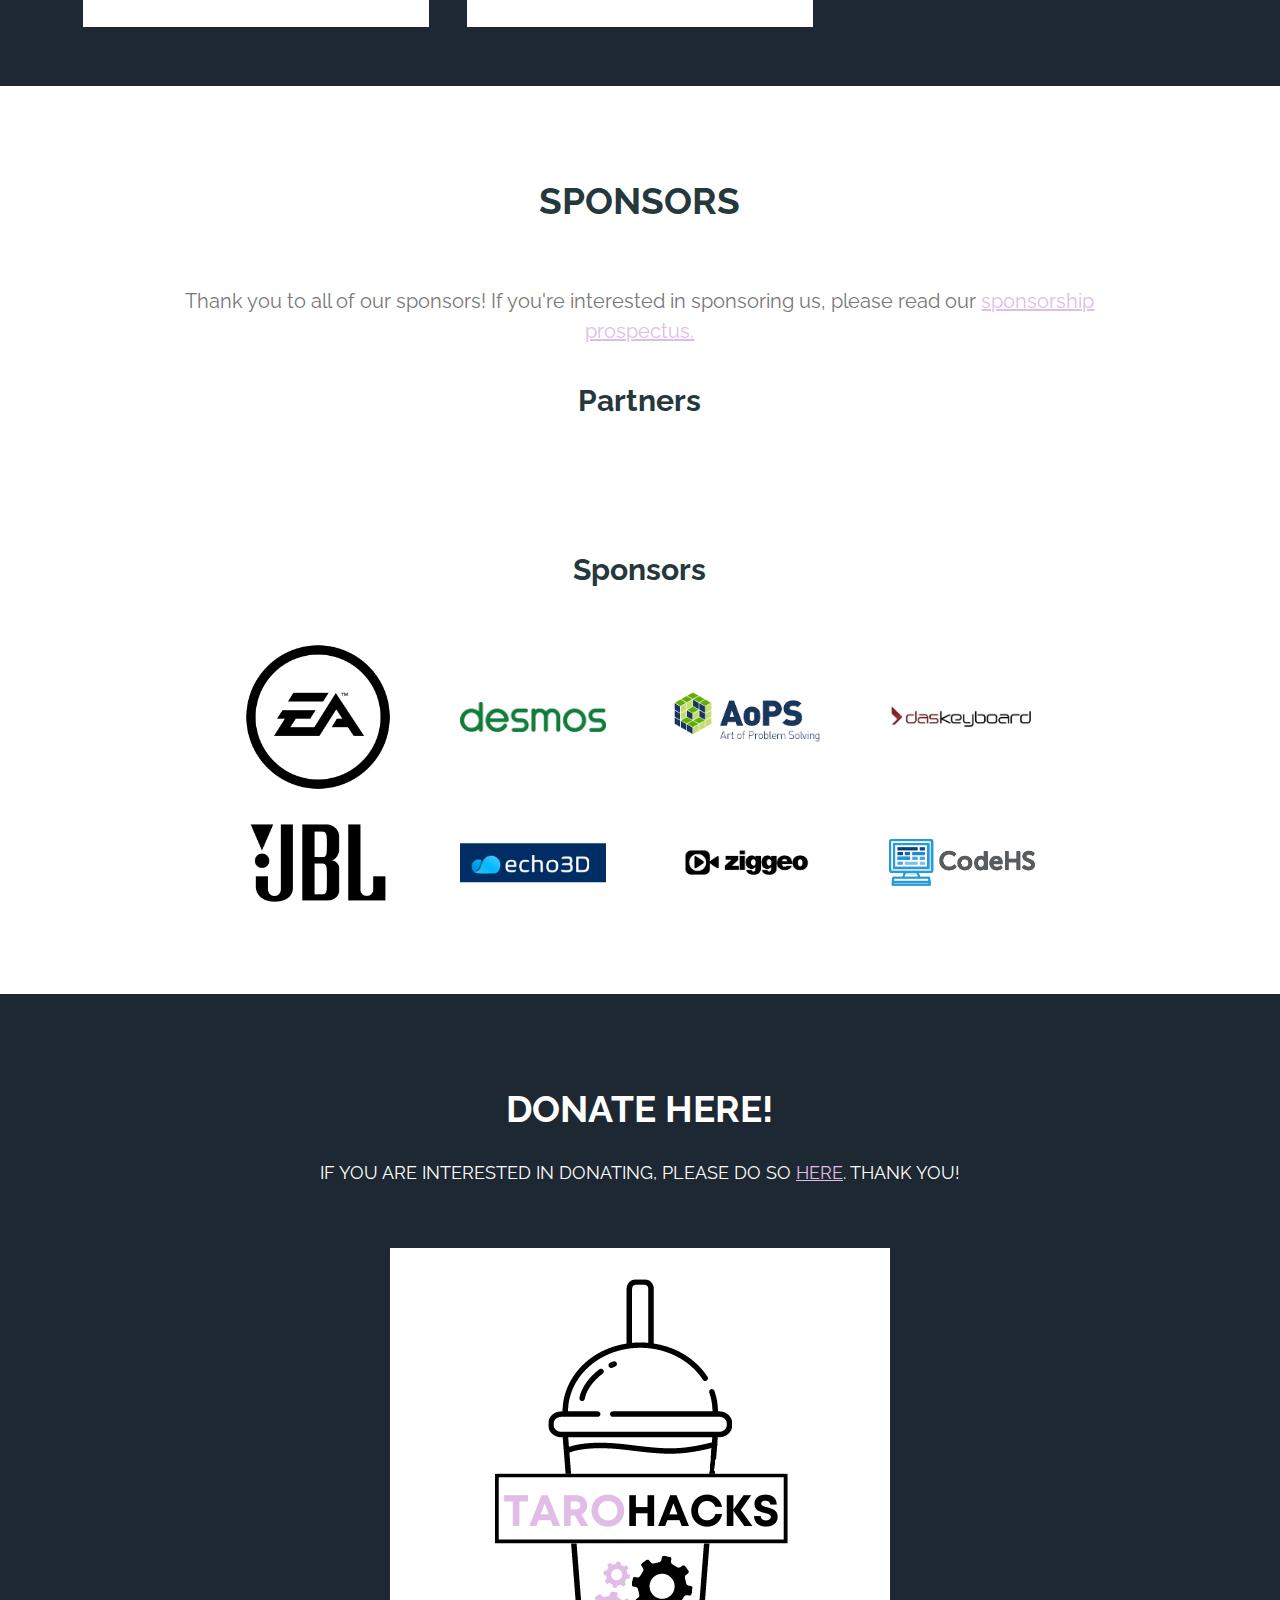
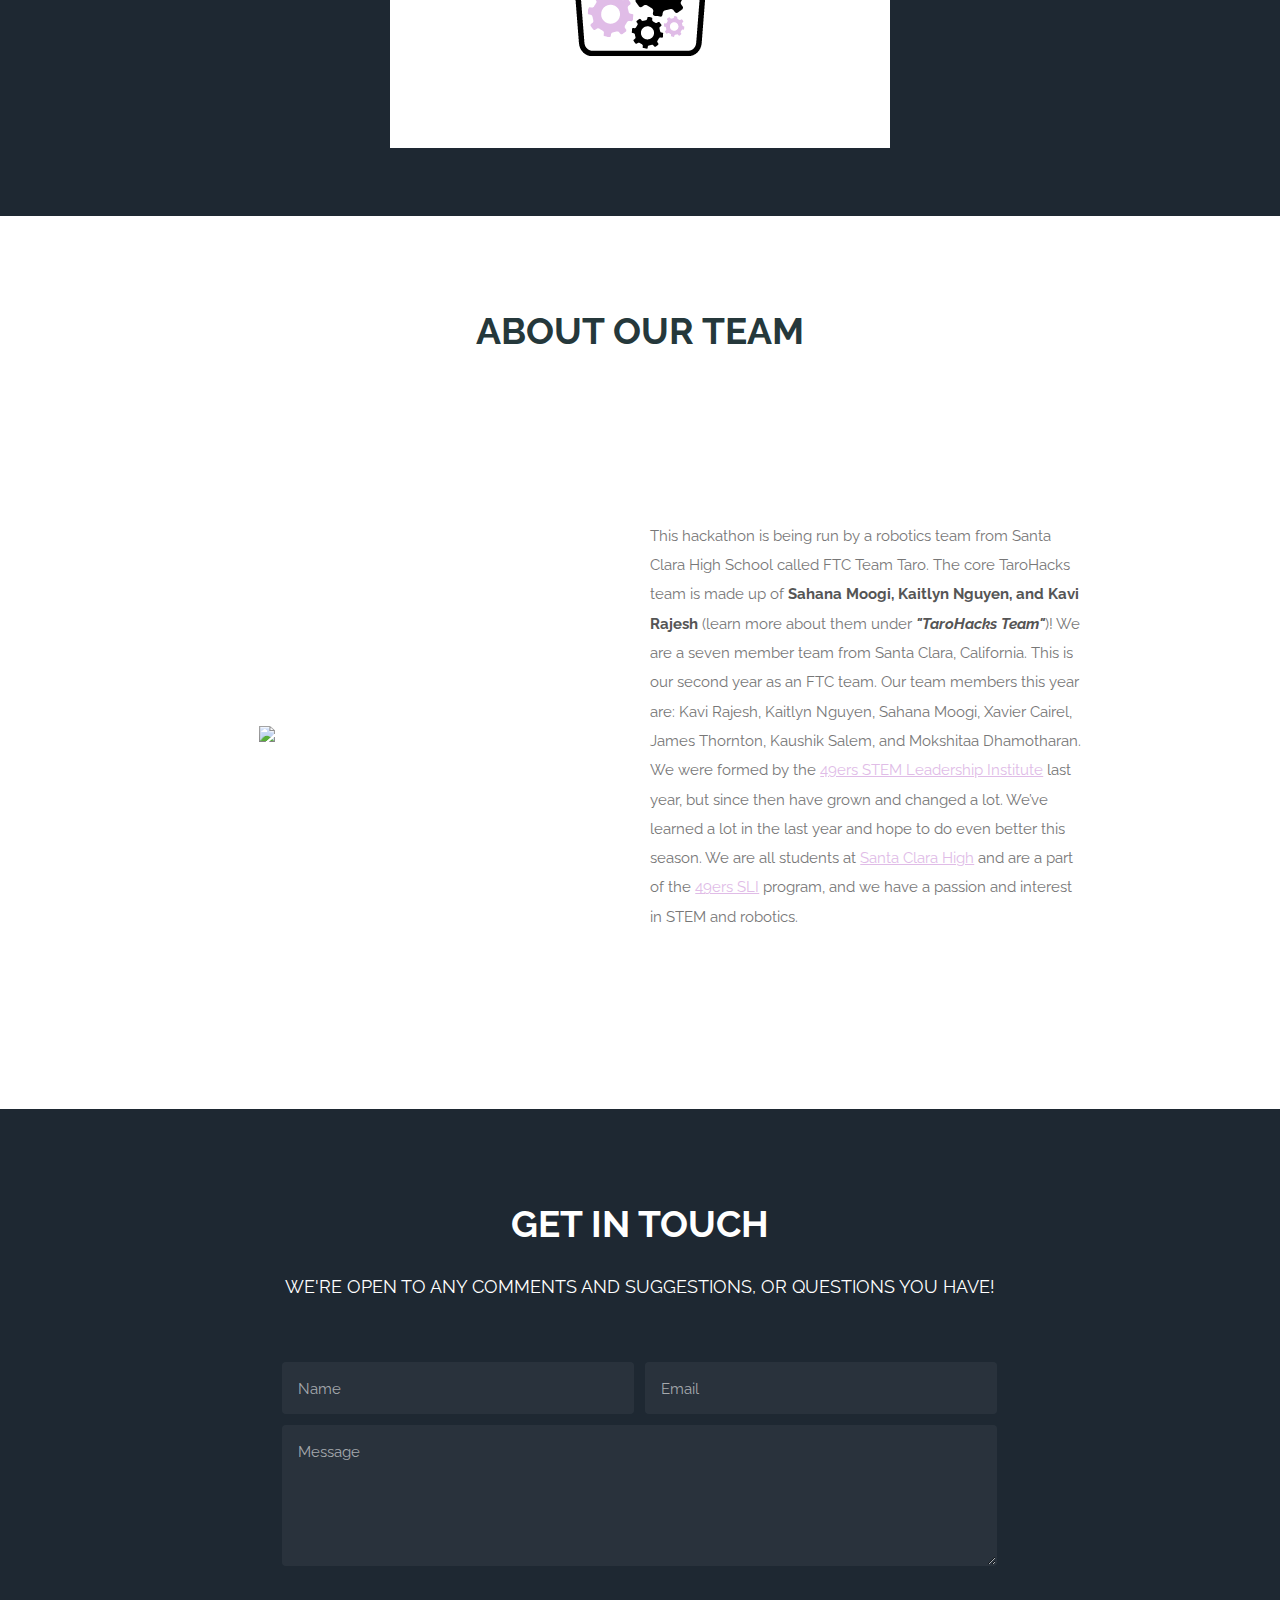
==== commit 170670b3: "Update index.html" ====
--- a/index.html
+++ b/index.html
@@ -47,7 +47,7 @@
 			<section id="banner">
 				<i class="icon fa-group"></i>
 				<h2>TaroHacks</h2>
-				<p>Online Hackathon // August 12th - August 13th</p>
+				<p>24 Hour In-Person Hackathon // August 12th - August 13th</p>
 				<ul class="actions">
 					<li><a target="_blank" href="https://forms.gle/wMDenE4kNaKg2pRj6" class="button big special">Interest Form</a></li>
 				</ul>
@@ -67,7 +67,7 @@
 						<span class="image"><img src="images/pic02.jpg" alt="" /></span>
 						<div class="content">
 							<h2>Competition Details</h2>
-							<p>All details pertaining to the Hackathon will be sent out through email to participants prior to the start. Please fill out this form <a href="https://docs.google.com/document/d/1yIeAlckYxehUgoXH7hl5LAzAKtmhFqmLZIx0XbLzSp8/edit?usp=sharing">here</a> to show your interest in participating and to receive more information!</p>
+							<p>TaroHacks will take place at the <a href="https://maps.google.com/?q=2215%20Old%20Oakland%20Rd%20B,%20San%20Jose,%20CA%2095131,%20USA">PlaySpace</a>. All other details pertaining to the Hackathon will be sent out through email to participants prior to the start. Please fill out this form <a href="https://forms.gle/wMDenE4kNaKg2pRj6">here</a> to show your interest in participating and to receive more information!</p>
 							<!-- <ul class="actions">
 								<li>
 									<a href="https://taikai.network/team-taro/challenges/tarohacks" class="button alt">Taikai</a>
@@ -84,17 +84,24 @@
 			<section id="schedule" class="wrapper style2 special">
 				<div class="inner">
 					<header class="major narrow">
-						<h2>EVENT SCHEDULE FROM TAROHACKS 2020</h2>
+						<h2>EVENT SCHEDULE FOR TAROHACKS 2023</h2>
 					</header>
 					<div class="two-column">
 						<div class="column">
 							<p class="content" style="font-size: 20px;">
-								<b>August 1st (Saturday) - Opening</b><br>
-								12 PM PST - Opening Ceremony<br>
-								12 PM PST - Keynote Speaker (Jim Yacone)<br>
-								1 PM PST - Q & A Session<br>
+								<b>August 12th (Saturday) - Opening</b><br><br>
+								8:00AM - 8:30AM: Arrival & Check In<br><br>
+								8:30AM - 9:00AM: Welcome and Introduction of Theme<br><br>
+								9:00AM - 9:30AM: Introduction to Mentors and Formation of Teams<br><br>
+								10:45AM - 12:30PM: Work Time <br><br>
+								12:30PM - 1:30PM: Lunch <br><br>
+								1:30PM - 2:00PM: Wilson Tsang: Discrete Mathematics Speaker Event <br><br>
+								2:00PM - 6:00PM: Work Time <br><br>
+								6:00PM - 7:00PM: Dinner <br><br>
+								7:00PM - 12:00AM: Work Time <br><br>
+								12:00AM Midnight Snacks <br><br>
 								<br>
-								<b>August 2nd (Sunday) - Workday</b><br>
+								<!--<b>August 2nd (Sunday) - Workday</b><br>
 								11 AM PST - Question Session<br>
 								2 PM PST - echoAR: Build a Cloud-Connected AR/VR App in 15 Minutes or Less<br>
 								4 PM PST - Starting Point: Idea - A Brainstorm by <a href="https://i-invent.org/">i-INVENT</a><br>
@@ -105,19 +112,20 @@
 								12 PM PST - <a href="https://www.wonsulting.com/">Wonsulting</a> Workshop<br>
 								2 PM PST - Project Pitching Workshop (<a href="https://www.linkedin.com/in/sanaasy/">Sanaa Syed</a>)<br>
 								3 PM PST - Financial Literacy Workshop (<a href="https://www.fleo.online/">FLEO</a>)<br>
-								4 PM PST - Just Ship It Workshop (William Wang)<br>
-								<br>
+								4 PM PST - Just Ship It Workshop (William Wang)<br> 
+								<br> -->
 							</p>
 						</div>
 						<div class="column">
 							<p class="content" style="font-size: 20px;">
-								<b>August 4th (Tuesday) - Workday</b><br>
-								10 AM PST - Shopify & Dev Degree Presentation<br>
-								11 AM PST - Question Session<br>
-								12 PM PST - How to Launch A Startup (<a href="https://www.linkedin.com/in/gina-c-4bab4618a/">Gina Choi</a>)<br>
-								2 PM PST - <a href="https://www.firstinspires.org/">FIRST Robotics</a> Panel<br>
+								<b>August 13th (Sunday) - Closing</b><br><br>
+								8:00AM: Presentations due<br><br>
+								8:00AM - 8:30AM: Presentations + Demos + Breakfast<br><br>
+								8:30AM - 9:45AM: Judging + Breakfast<br><br>
+								9:45AM - 10:00AM: Awards Ceremony + Giveaways<br><br>
+								10AM: Closing & Thanks (+picture!)<br><br>
 								<br>
-								<b>August 5th (Wednesday) - Workday</b><br>
+								<!--<b>August 5th (Wednesday) - Workday</b><br>
 								11 AM PST - Question Session<br>
 								12 PM PST - Computer Science @ UCLA (Bonnie Liu)<br>
 								2 PM PST - Interdisciplinary STEM (Chinmayi Balusu)<br>
@@ -132,7 +140,7 @@
 								<br>
 								<b>August 8th (Saturday) - Closing</b><br>
 								12 PM PST - Closing Ceremony<br>
-								4 PM PST - Winners Contacted<br>
+								4 PM PST - Winners Contacted<br> -->
 							</p>
 						</div>
 					</div>
@@ -401,7 +409,7 @@
 				</div>
 			</section>
 
-			<section id="prizes" class="wrapper style2">
+			<!-- <section id="prizes" class="wrapper style2">
 				<div class="inner">
 					<header class="major narrow">
 						<h2 style="text-align: center;">PRIZES</h2>
@@ -419,32 +427,32 @@
 						</div>
 					</article>
 				</div>
-			</section>
+			</section> -->
 
 			<section id="sponsors" class="wrapper special">
 				<div class="inner">
 					<header class="major narrow">
 						<h2>Sponsors</h2>
 					</header>
-					<p class="content" style="font-size: 20px;">Thank you to all of our sponsors! If you're interested in sponsoring us, please read our <a href="https://drive.google.com/file/d/1foFCij_bNrG1ZQknKAtjcSN2C-9Oyfzp/view?usp=sharing">sponsorship prospectus.</a></p>
+					<p class="content" style="font-size: 20px;">Thank you to all of our sponsors! If you're interested in sponsoring us, please read our <a href="https://drive.google.com/file/d/1qkTmfgCW5qBRBV-zbZv8S8MwUVn5myuY/view?usp=sharing">sponsorship prospectus.</a></p>
 					<p class="content" style="font-size: 30px;"><b>Partners</b></p>
 					<a href="https://hackplus.io/" class="image sponsor partnerb"><img style="height: 40%; padding-bottom: 70px;" src="images/hackpluslogo.webp" alt="" /></a>
-					<a href="https://taikai.network/" class="image sponsor partnera"><img style="height: 40%; padding-bottom: 70px;" src="images/taikai-logo.svg" alt="" /></a>
+<!--					<a href="https://bank.hackclub.com/" class="image sponsor partnera"><img style="max-width: 40%; height: auto; padding-bottom: 70px; padding-left: 70px" src="images/hack-club-bank-light.png" alt="" /></a> -->
 					<p class="content" style="font-size: 30px;"><b>Sponsors</b></p>
 					<div class="image-grid">
+						<a href="https://www.ea.com/ea-studios" class="image sponsor"><img src="images/EA.png" alt="" /></a>
+						<a href="https://www.desmos.com/" class="image sponsor"><img src="images/desmos.png" alt="" /></a>
+						<a href="https://artofproblemsolving.com/" class="image sponsor"><img src="images/aops.png" alt="" /></a>
+						<a href="https://www.daskeyboard.com/" class="image sponsor"><img src="images/daskeyboard.png" alt="" /></a>
+						<a href="https://www.jbl.com/" class="image sponsor"><img src="images/JBL.png" alt="" /></a>
+						<a href="https://www.echo3d.com/" class="image sponsor"><img src="images/echo3D.png" alt="" /></a>
+						<a href="https://ziggeo.com/" class="image sponsor"><img src="images/ziggeo.png" alt="" /></a>
+						<a href="https://codehs.com/" class="image sponsor"><img src="images/codehs.png" alt="" /></a>
 						<a href="https://www.wolfram.com/language/" class="image sponsor"><img src="images/wolfram.png" alt="" /></a>
-						<a href="https://www.producthunt.com/" class="image sponsor"><img src="images/prodhunt.png" alt="" /></a>
-						<a href="https://www.sans.org/" class="image sponsor"><img src="images/sans-logo.jpg" alt="" /></a>
-						<a href="https://www.linode.com/" class="image sponsor"><img src="images/linode.png" alt="" /></a>
-						<a href="https://www.bugsee.com/" class="image sponsor"><img src="images/bugsee.png" alt="" /></a>
-						<a href="https://www.clerky.com/" class="image sponsor"><img src="images/Clerky_Logo.jpg" alt="" /></a>
-						<a href="https://balsamiq.com/" class="image sponsor"><img src="images/balsamiq-logo.png" alt="" /></a>
-						<a href="https://makeymakey.com/" class="image sponsor"><img src="images/makey.jpg" alt="" /></a>
-						<a href="https://www.shopify.com/" class="image sponsor"><img src="images/shopify.png" alt="" /></a>
-						<a href="https://www.digitalocean.com/" class="image sponsor"><img src="images/digitalocean.png" alt="" /></a>
+						<!-- <a href="https://www.digitalocean.com/" class="image sponsor"><img src="images/digitalocean.png" alt="" /></a>
 						<a href="https://www.echoar.xyz/" class="image sponsor"><img src="images/echoar.png" alt="" /></a>
 						<a href="https://www.1517fund.com/" class="image sponsor"><img src="images/1517 Logo.png" alt="" /></a>
-						<a href="#" class="image sponsor"><img src="images/bayareahacks.png" alt="" /></a>
+						<a href="#" class="image sponsor"><img src="images/bayareahacks.png" alt="" /></a> -->
 					</div>
 				</div>
 			</section>
@@ -452,14 +460,14 @@
 			<section id="share" class="wrapper style3 special">
 				<div class="inner">
 					<header class="major narrow	">
-						<h2>Please Help Share Our Event!</h2>
-						<p>Dowload the flyer by clicking on it, and share them with your friends, family, and to anyone who might be interested!</p>
+						<h2>Donate Here!</h2>
+						<p>If you are interested in donating, please do so <a href="https://secure.givelively.org/donate/hackplus/team-taro-ftc">here</a>. Thank you!</p>
 					</header>
 				</div>
 				<div class="container">
-					<a href="/images/tarohacks_flyer.png" download="tarohacks_flyer"><img class="image flyer" src="images/tarohacks_flyer.png"/></a>
-				</div>
-			</section>
+					<a href="https://secure.givelively.org/donate/hackplus/team-taro-ftc" download="tarohackslogo"><img class="image flyer" src="images/tarohackslogo.png"/></a>
+				</div>
+			</section> 
 
 
 			<section id="team" class="wrapper">
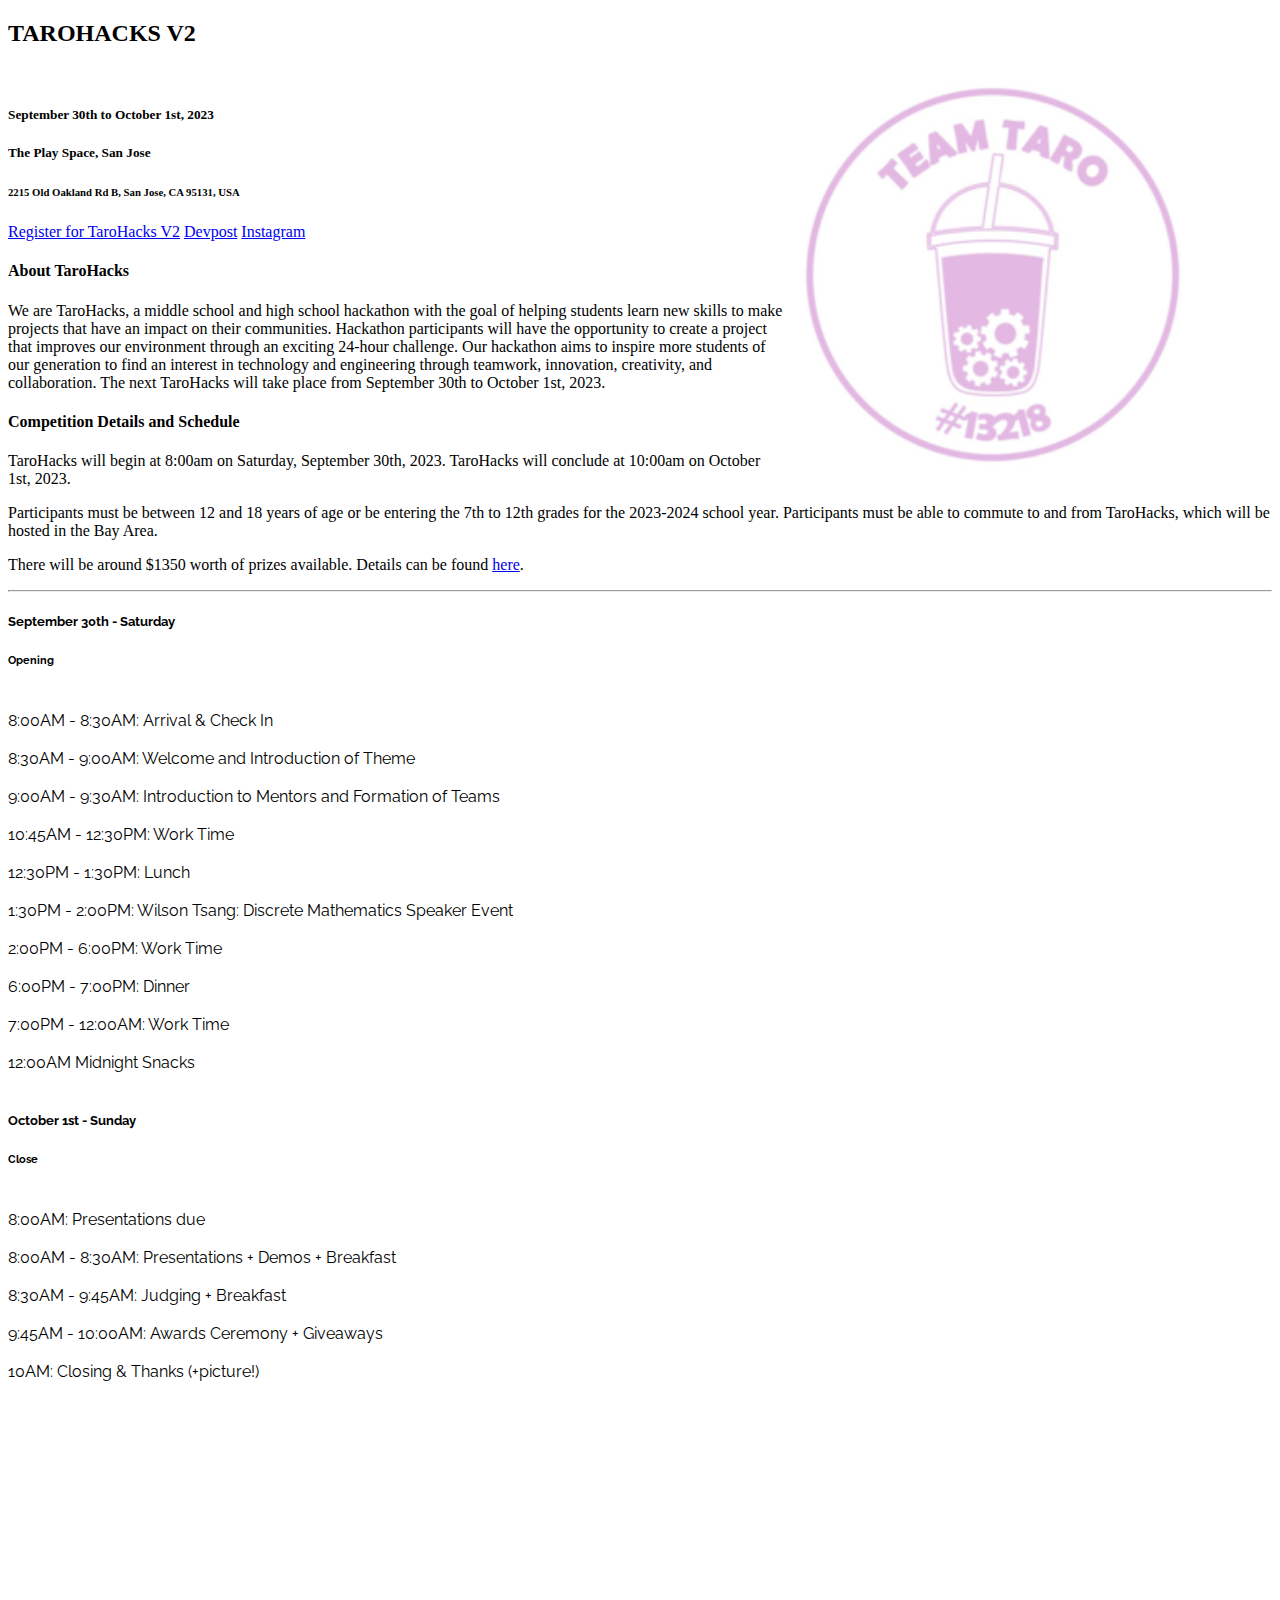
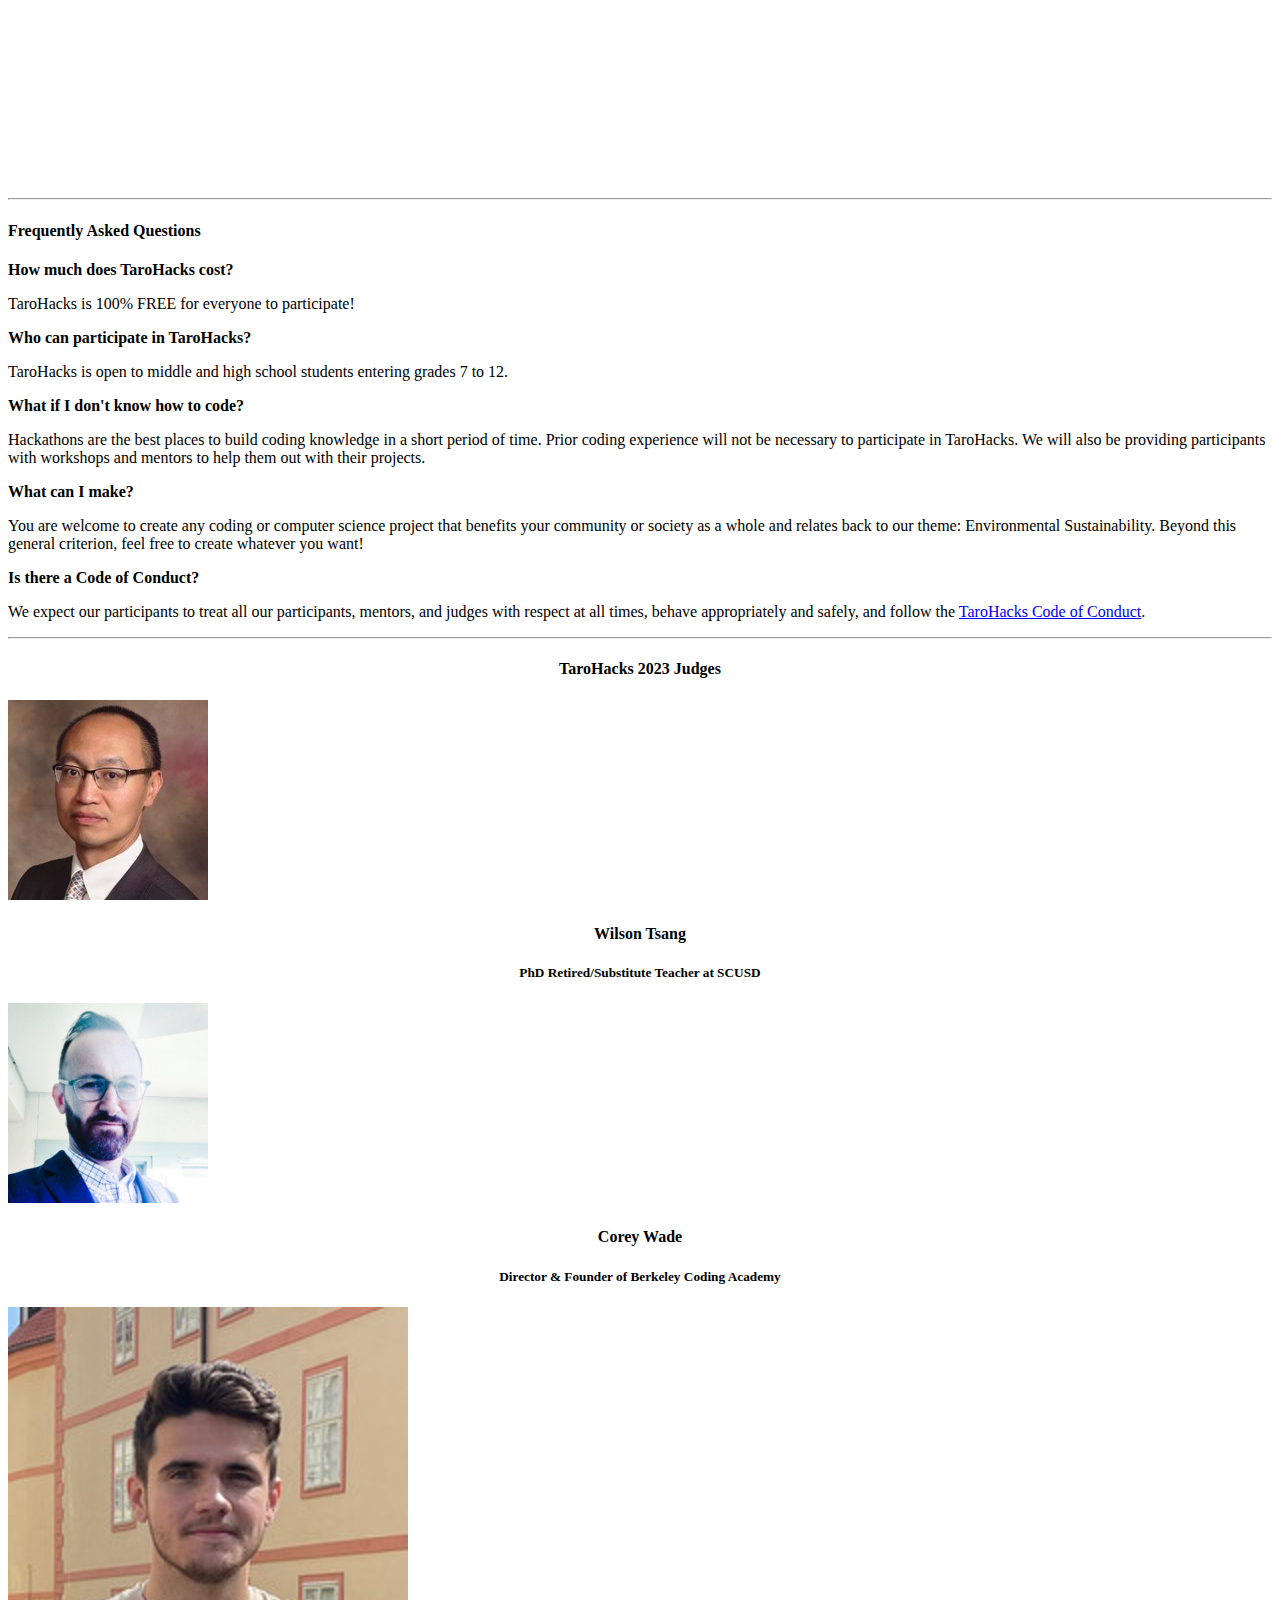
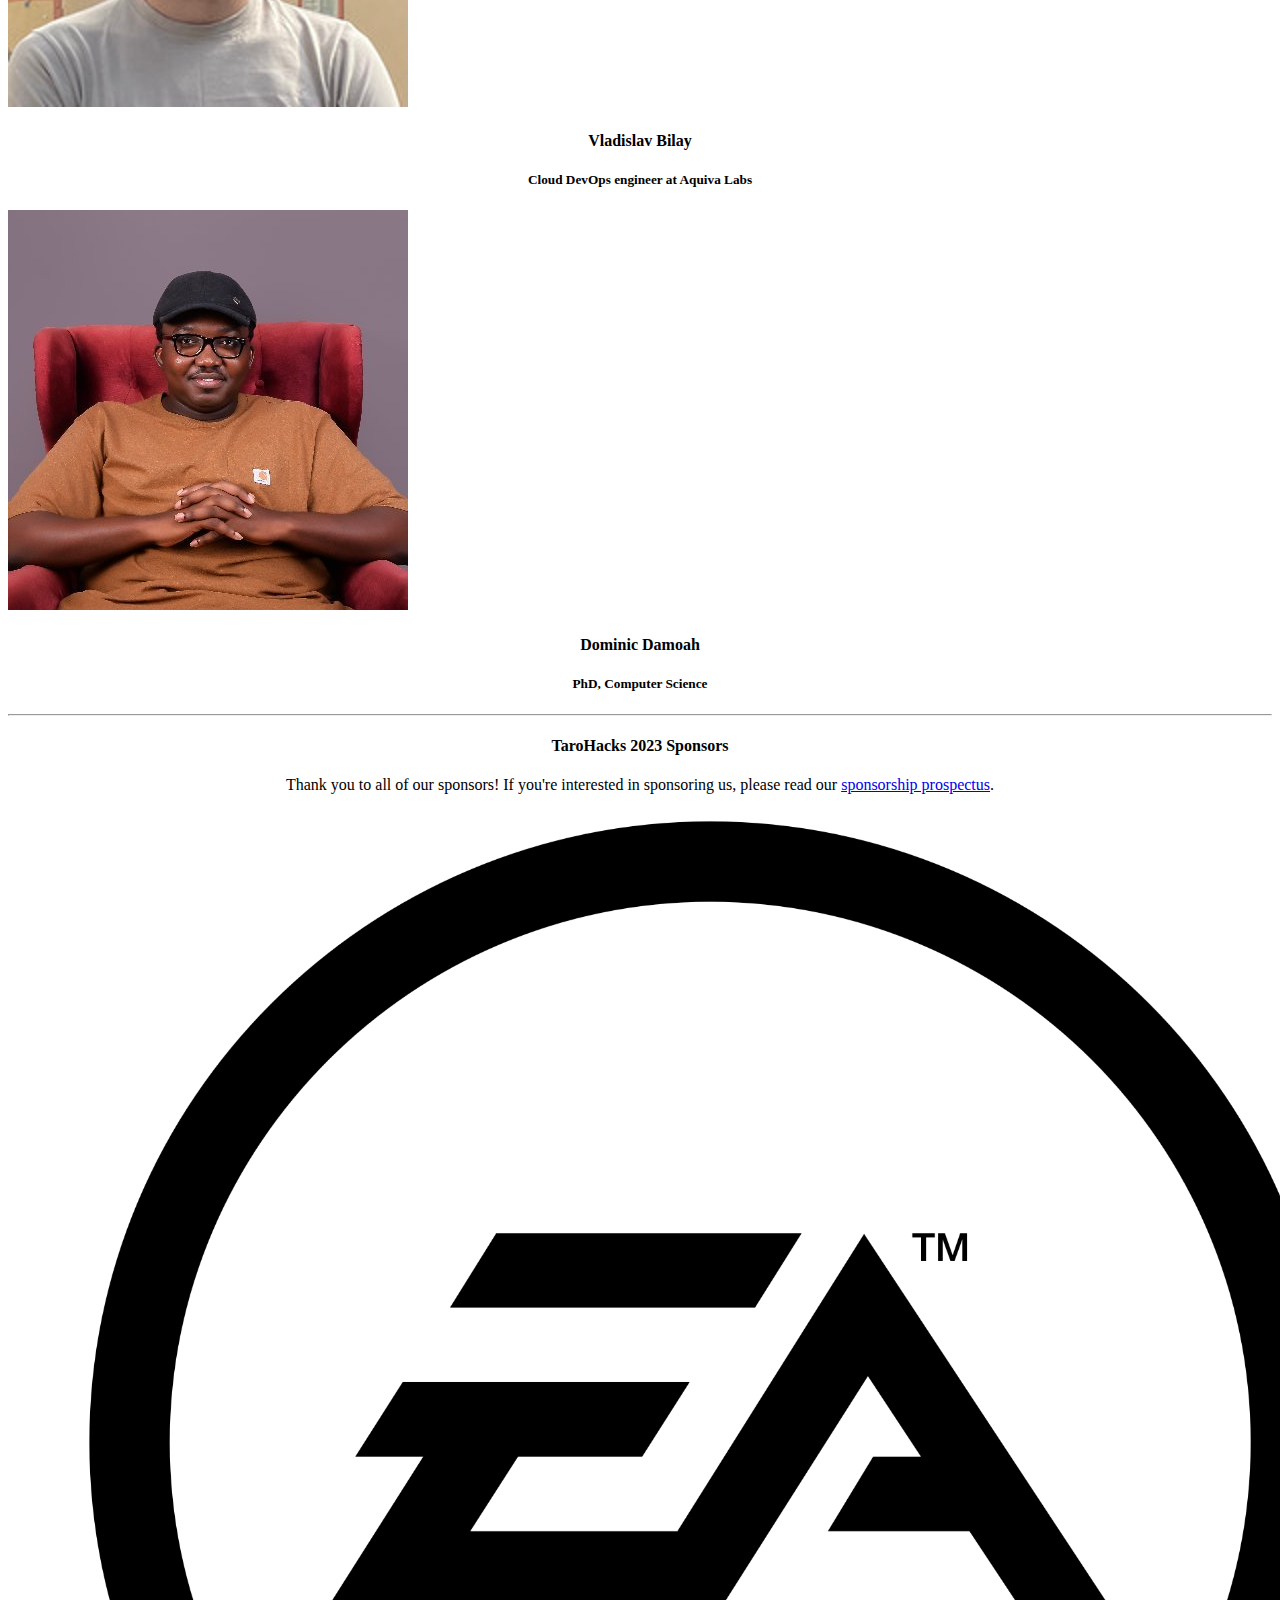
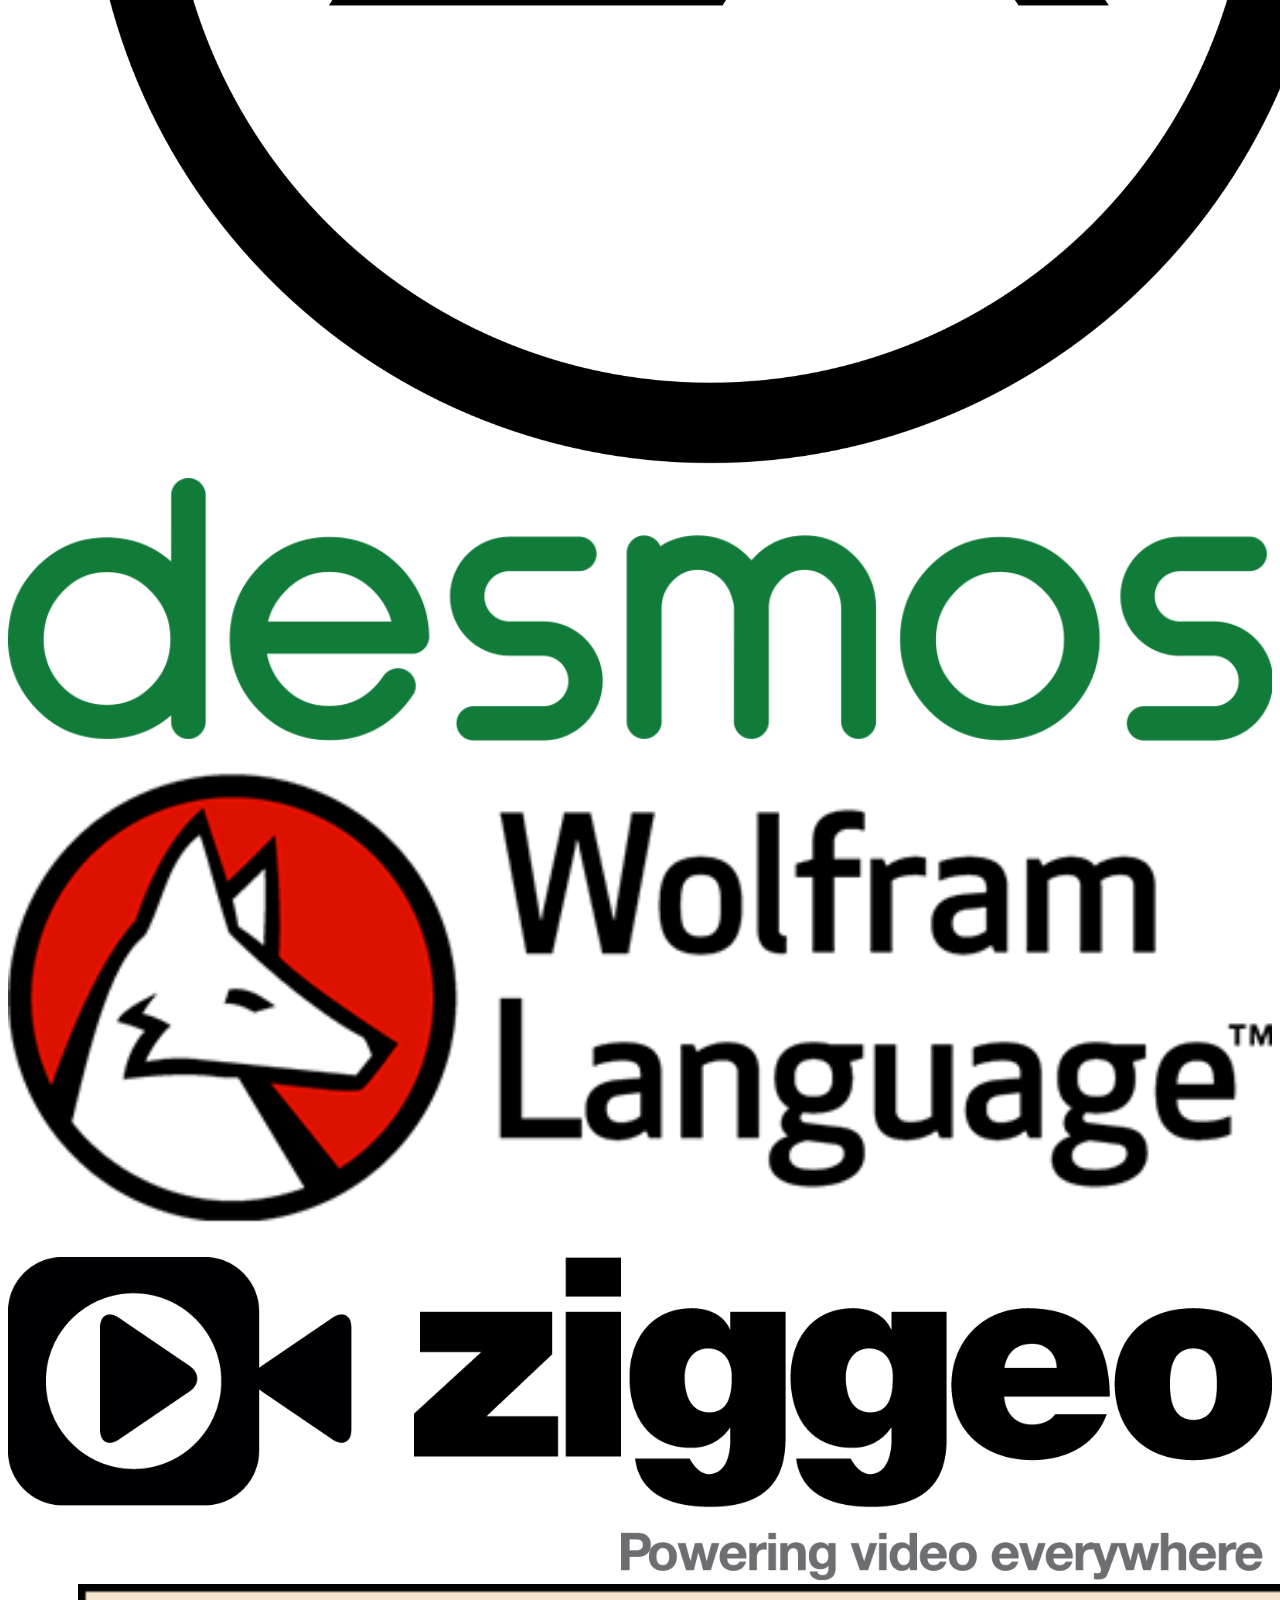
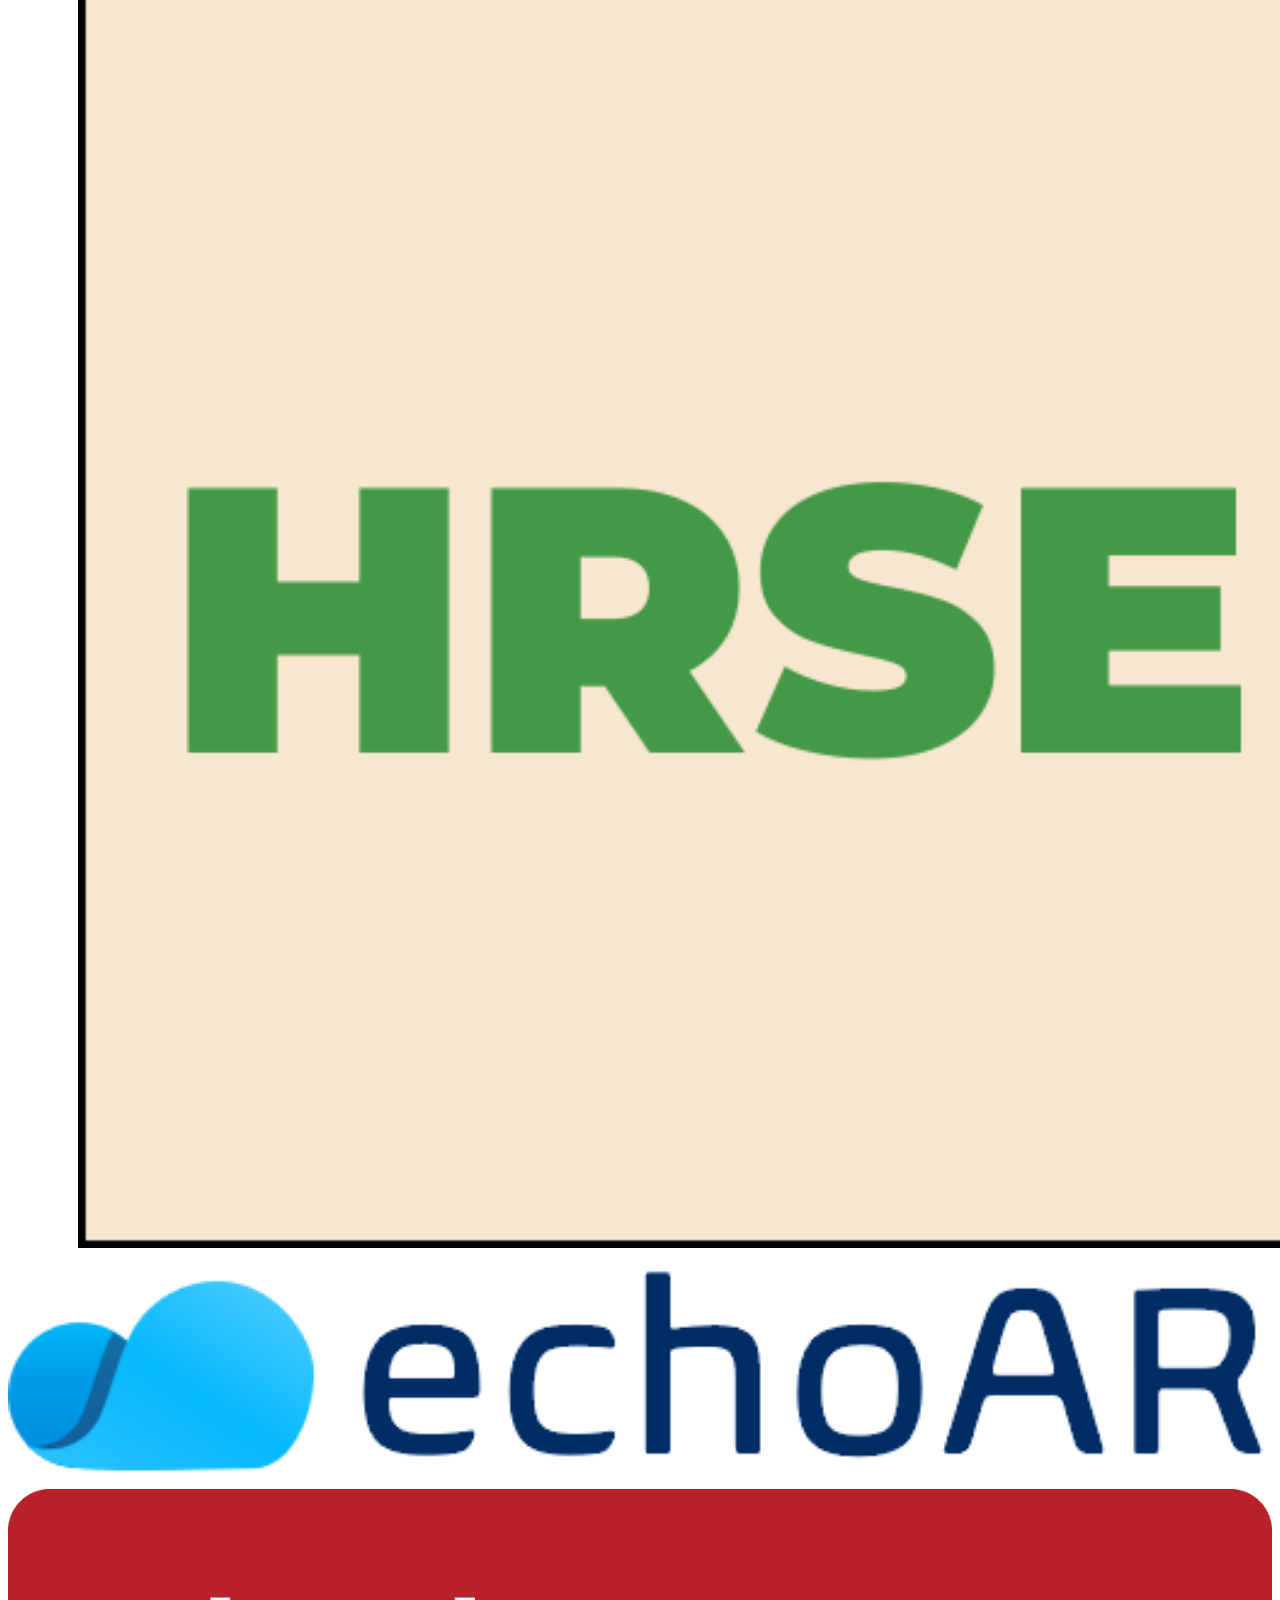
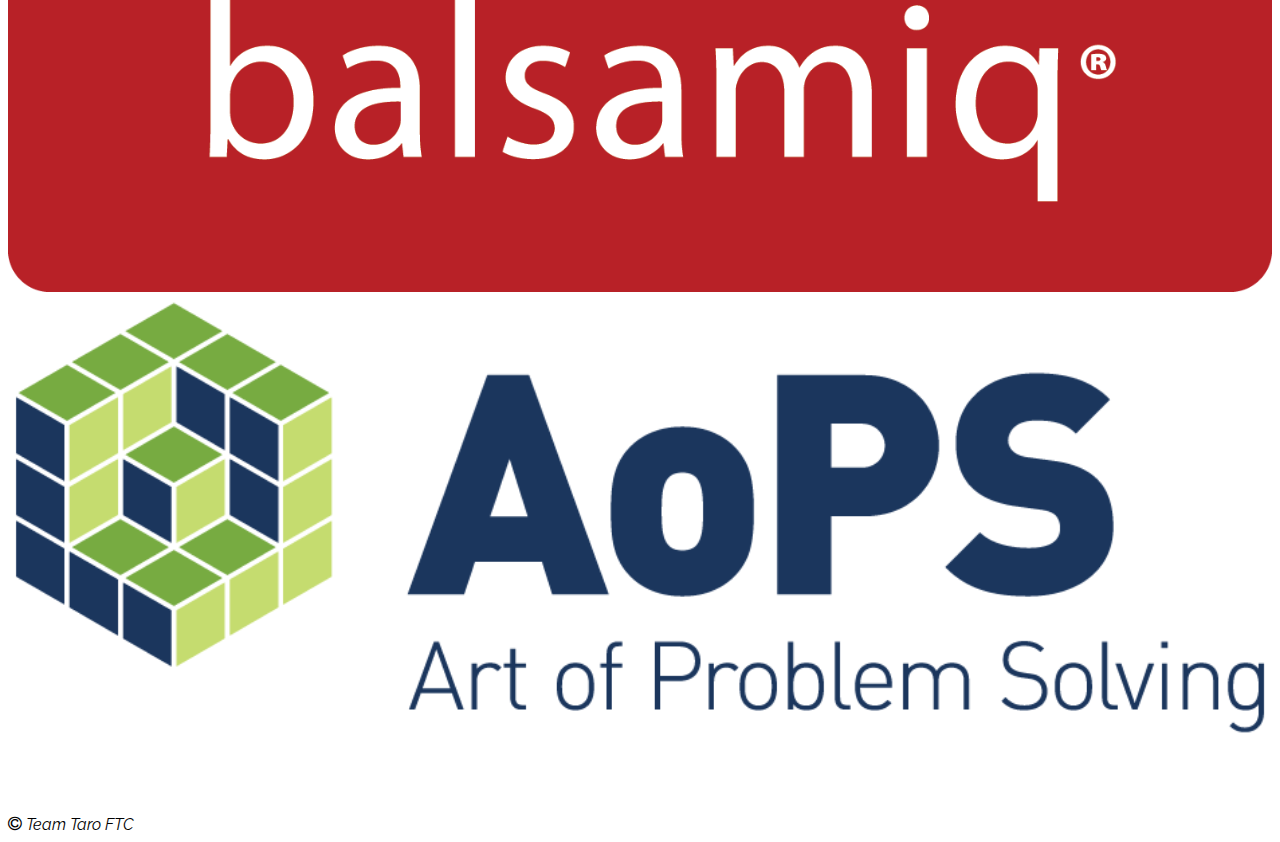
==== commit e9237f1a: "Update index.html" ====
--- a/index.html
+++ b/index.html
@@ -1,551 +1,222 @@
-<!DOCTYPE HTML>
-<!--
-	Retrospect by TEMPLATED
-	templated.co @templatedco
-	Released for free under the Creative Commons Attribution 3.0 license (templated.co/license)
--->
-<html lang="en">	
-	<head>
-		<title>TaroHacks</title>
-		<link rel="stylesheet" href="assets/css/main.css" />
-		<meta charset="utf-8" />
-		<meta name="viewport" content="width=device-width, initial-scale=1" />
-		<!--[if lte IE 8]><script src="assets/js/ie/html5shiv.js"></script><![endif]-->
-		<!--[if lte IE 8]><link rel="stylesheet" href="assets/css/ie8.css" /><![endif]-->
-		<!--[if lte IE 9]><link rel="stylesheet" href="assets/css/ie9.css" /><![endif]-->
-	</head>
-	<body class="landing">
-
-		<!-- Header -->
-			<header id="header" class="alt">
-				<h1><a href="#">TaroHacks 2023</a></h1>
-				<a href="#nav">MENU</a>
-			</header>
-
-		<!-- Nav -->
-			<nav id="nav">
-				<ul class="links">
-					<li><a href="index.html">Home</a></li>
-					<li><a target="_blank" href="https://forms.gle/wMDenE4kNaKg2pRj6">Register!</a></li>
-					<li><a href="#about">About</a></li>
-					<li><a href="#details">Competition Details</a></li>
-					<li><a href="#schedule">Event Schedule</a></li>
-					<li><a href="#faq">FAQ</a></li>
-					<li><a href="#judges">Judges</a></li>
-					<li><a href="#mentors">Mentors</a></li>
-					<li><a href="#speakers">Speakers/Workshops</a></li>
-					<li><a href="#tarohacksteam">TaroHacks Team</a></li>
-					<li><a href="#prizes">Prizes</a></li>
-					<li><a href="#sponsors">Sponsors</a></li>
-					<li><a href="#share">Share</a></li>
-					<li><a href="#team">Team</a></li>
-					<li><a href="#contact">Contact</a></li>
-					<li><a href="#footer">Social Media</a></li>
-				</ul>
-			</nav>
-
-			<section id="banner">
-				<i class="icon fa-group"></i>
-				<h2>TaroHacks</h2>
-				<p>24 Hour In-Person Hackathon // August 12th - August 13th</p>
-				<ul class="actions">
-					<li><a target="_blank" href="https://forms.gle/wMDenE4kNaKg2pRj6" class="button big special">Interest Form</a></li>
-				</ul>
-			</section>
-
-			<section id="info" class="wrapper style1">
-				<div class="inner">
-					<article id="about" class="feature left">
-						<span class="image"><img src="images/pic01.jpg" alt="" /></span>
-						<div class="content">
-							<h2>About</h2>
-							<p>We are TaroHacks, a high school and middle school hackathon with the goal of helping students learn new skills to make projects that have an impact on their communities. Hackathon participants will have the opportunity to create a project that improves our environment through an exciting 24-hour challenge. Our hackathon aims to inspire more students of our generation to find an interest in technology and engineering through teamwork, innovation, creativity, and collaboration. The next TaroHacks will take place from August 12th to August 13th, 2023. 
-							</p>
-						</div>
-					</article>
-					<article id="details" class="feature right">
-						<span class="image"><img src="images/pic02.jpg" alt="" /></span>
-						<div class="content">
-							<h2>Competition Details</h2>
-							<p>TaroHacks will take place at the <a href="https://maps.google.com/?q=2215%20Old%20Oakland%20Rd%20B,%20San%20Jose,%20CA%2095131,%20USA">PlaySpace</a>. All other details pertaining to the Hackathon will be sent out through email to participants prior to the start. Please fill out this form <a href="https://forms.gle/wMDenE4kNaKg2pRj6">here</a> to show your interest in participating and to receive more information!</p>
-							<!-- <ul class="actions">
-								<li>
-									<a href="https://taikai.network/team-taro/challenges/tarohacks" class="button alt">Taikai</a>
-								</li>
-								<li>
-									<a href="https://join.slack.com/t/tarohacks/shared_invite/zt-fxj9hr8j-XF4gDn9fsjdbcmg_j6Iozg" class="button alt">Slack</a>
-								</li>
-							</ul> -->
-						</div>
-					</article>
-				</div>
-			</section>
-
-			<section id="schedule" class="wrapper style2 special">
-				<div class="inner">
-					<header class="major narrow">
-						<h2>EVENT SCHEDULE FOR TAROHACKS 2023</h2>
-					</header>
-					<div class="two-column">
-						<div class="column">
-							<p class="content" style="font-size: 20px;">
-								<b>August 12th (Saturday) - Opening</b><br><br>
-								8:00AM - 8:30AM: Arrival & Check In<br><br>
-								8:30AM - 9:00AM: Welcome and Introduction of Theme<br><br>
-								9:00AM - 9:30AM: Introduction to Mentors and Formation of Teams<br><br>
-								10:45AM - 12:30PM: Work Time <br><br>
-								12:30PM - 1:30PM: Lunch <br><br>
-								1:30PM - 2:00PM: Wilson Tsang: Discrete Mathematics Speaker Event <br><br>
-								2:00PM - 6:00PM: Work Time <br><br>
-								6:00PM - 7:00PM: Dinner <br><br>
-								7:00PM - 12:00AM: Work Time <br><br>
-								12:00AM Midnight Snacks <br><br>
-								<br>
-								<!--<b>August 2nd (Sunday) - Workday</b><br>
-								11 AM PST - Question Session<br>
-								2 PM PST - echoAR: Build a Cloud-Connected AR/VR App in 15 Minutes or Less<br>
-								4 PM PST - Starting Point: Idea - A Brainstorm by <a href="https://i-invent.org/">i-INVENT</a><br>
-								6 PM PST - College & STEM Panel (<a href="https://www.instagram.com/bayareaconsultology/">Bay Area Consultology</a>)<br>
-								<br>
-								<b>August 3rd (Monday) - Workday</b><br>
-								11 AM PST - Question Session<br>
-								12 PM PST - <a href="https://www.wonsulting.com/">Wonsulting</a> Workshop<br>
-								2 PM PST - Project Pitching Workshop (<a href="https://www.linkedin.com/in/sanaasy/">Sanaa Syed</a>)<br>
-								3 PM PST - Financial Literacy Workshop (<a href="https://www.fleo.online/">FLEO</a>)<br>
-								4 PM PST - Just Ship It Workshop (William Wang)<br> 
-								<br> -->
-							</p>
-						</div>
-						<div class="column">
-							<p class="content" style="font-size: 20px;">
-								<b>August 13th (Sunday) - Closing</b><br><br>
-								8:00AM: Presentations due<br><br>
-								8:00AM - 8:30AM: Presentations + Demos + Breakfast<br><br>
-								8:30AM - 9:45AM: Judging + Breakfast<br><br>
-								9:45AM - 10:00AM: Awards Ceremony + Giveaways<br><br>
-								10AM: Closing & Thanks (+picture!)<br><br>
-								<br>
-								<!--<b>August 5th (Wednesday) - Workday</b><br>
-								11 AM PST - Question Session<br>
-								12 PM PST - Computer Science @ UCLA (Bonnie Liu)<br>
-								2 PM PST - Interdisciplinary STEM (Chinmayi Balusu)<br>
-								<br>
-								<b>August 6th (Thursday) - Submissions</b><br>
-								12 PM PST - Submissions Close<br>
-								1 PM PST - Participant Voting Begins<br>
-								<br>
-								<b>August 7th (Friday) - Judging</b><br>
-								1 PM PST - Participant Voting Ends<br>
-								TBD - Judge Voting<br>
-								<br>
-								<b>August 8th (Saturday) - Closing</b><br>
-								12 PM PST - Closing Ceremony<br>
-								4 PM PST - Winners Contacted<br> -->
-							</p>
-						</div>
-					</div>
-				</div>
-			</section>
-
-			<section id="faq" class="wrapper special">
-				<div class="inner">
-					<header class="major narrow">
-						<h2>FAQ</h2>
-					</header>
-					<div class="container"></div>
-						<p class="content" style="font-size: 20px; text-align: left !important;">
-							<b>How much does TaroHacks cost?</b><br>
-							TaroHacks is 100% FREE for everyone to participate!<br><br>
-							<b>Who can participate in TaroHacks?</b><br>
-							TaroHacks is open to middle and high school students entering grades 7 to 12.<br><br>
-							<!--<b>How do I form a team?</b><br>
-							You have the option of working solo or forming a team. If you don't yet have a team you're working with, you can form a team through the "team-building" channel on our Slack or through the "Matchmaking" tab in Taikai. Teams must be 1 to 3 people large. Once formed, you will submit your project as a team.<br><br>
-						--><b>What if I don't know how to code?</b><br> 
-							TaroHacks is 100% FREE for everyone to participate! Hackathons are the best places to build coding knowledge in a short period of time. You don't need to have any coding experience to participate in TaroHacks. We will also be providing participants with workshops and mentors to help them out with their projects.<br><br>
-							<b>What can I make?</b><br>
-							You are welcome to create any coding or computer science project that benefits your community or society as a whole and relates back to our theme: Environmental Sustainability. Beyond this general criterion, feel free to create whatever you want!<br><br>
-							<!-- <b>How will workshops and presentations be hosted?</b><br>
-							Before every workshop/presentation begins, we will send out a Zoom or Google Meet link out to all of the participants. We will post more details about the sign up process as the hackathon gets nearer.<br><br>
-							--><b>Is there a Code of Conduct?</b><br>
-							We expect our participants to treat all our participants, mentors, and judges with respect at all times, behave appropriately and safely, and follow the <a href="https://docs.google.com/document/d/1fL1LKrzetUPCgSKw97XsCjqY1ILCpEuOzl59UTE0Plk/edit?usp=sharing">TaroHacks Code of Conduct</a>.<br><br>
-						</p>
-					</div>
-				</div>
-			</section>
-
-			<section class="wrapper style3 special">
-				<div class="inner" style="width: 100% !important;">
-					<header class="major narrow	">
-						<h2>TaroHacks 2020 Special Guests</h2>
-						<h3>We'd love to have you as a mentor or speaker at TaroHacks! If you're interested, please fill out <a href= "https://forms.gle/r5Zvd3Q4gAvAcK8H6">this form</a>.</h3>
-					</header>
-					<p  id="judges" class="content" style="font-size: 30px; padding-top: 50px;"><b>Judges</b></p>
-					<div class="image-grid">
-						<div class="image flyer bio" style="width: 30%; background-color: white; margin-top: 20px;">
-							<div class="contentwrap">
-								<a href="https://www.linkedin.com/in/vasuprada/" class="image bioimg"><img src="images/vasu_square.png"/></a>
-								<p class="content" style="color: #1E2832; padding-top: 10px;"><b style="color: #1E2832;">Vasuprada Sriperumbudur</b> is an engineer turned Product Manager who is passionate about customer success and user experience. She currently oversees product portfolio strategy and leads the Product Management team at OpenText. Prior to OpenText, Vasu held multiple roles at global companies EMC, HP, Applied Materials, and Oracle. She has a bachelor’s and a master’s degree in Computer Science & Engineering. With her recent MBA from UC Berkeley Haas School of Business, Vasu carries forward with her two of the school’s core defining principles: Question the status quo and Student always.</p>
-							</div>
-						</div>
-						<div class="image flyer bio" style="width: 30%; background-color: white; margin-top: 20px;">
-							<div class="contentwrap">
-								<a href="#" class="image bioimg"><img src="images/peter-cnudde.jpg"/></a>
-								<p class="content" style="color: #1E2832;padding-top: 10px;"><b style="color: #1E2832;">Peter Cnudde</b> is an industry fellow and an advisory board member for the Sutardja Center for Entrepreneurship and Technology at UC Berkeley. Peter is also an Advisor to Rebellyous Foods, a leader in transforming plant-based meat production.  Peter was the Vice President of Engineering at Yahoo responsible for Yahoo’s Big Data and Machine Learning platforms. Prior to Yahoo, Peter co-founded several startups and was CTO at Cognitive Match. Earlier in his career Peter held leadership roles at several telecommunications companies including Alcatel, GlobespanVirata, RF Micro Devices, and Packethop. Peter holds a master’s degree in Electrical Engineering from the University of Ghent in Belgium.</p>
-							</div>
-						</div>
-						<div class="image flyer bio" style="width: 30%; background-color: white; margin-top: 20px;">
-							<div class="contentwrap">
-								<a href="https://www.linkedin.com/in/coreyjwade/" class="image bioimg"><img src="images/corey-wade.jpg"/></a>
-								<p class="content" style="color: #1E2832; padding-top: 10px;"><b style="color: #1E2832;">Corey Wade</b> is the founder and director of the <a href="https://www.berkeleycodingacademy.com/" style="color: #1E2832;">Berkeley Coding Academy</a> and has taught math and programming in Bay Area schools for 20 years. Currently, he chairs the Math Department at Berkeley High School's Independent Study Program and runs the AI / Machine Learning Youth computer club for the entire district. He also teaches AP Calculus, AP Statistics, Advanced Math, and Home & Hospital Instruction. Corey's work and research in data science comes from his invaluable experience as a Springboard student and his own research on 50+ machine learning models.</p>
-							</div>
-						</div>
-						<div class="image flyer bio" style="width: 30%; background-color: white; margin-top: 20px;">
-							<div class="contentwrap">
-								<a href="https://www.linkedin.com/in/tsangwilson/" class="image bioimg"><img src="images/tsang.jpg"/></a>
-								<p class="content" style="color: #1E2832; padding-top: 10px;"><b style="color: #1E2832;">Pui Ho Wilson Tsang</b> is a former engineer enjoying a rewarding second career in K-12 education, guided by the following beliefs:<br>
-								Students don’t care how much I know until they know how much I care. Mastery is an innate motivator for all students. FAIL is the acronym for First Attempt In Learning. Problem-solving can be fun, with or without practical application. Students are inspired by teachers who are life-long learners.</p>
-							</div>
-						</div>
-						<div class="image flyer bio" style="width: 30%; background-color: white; margin-top: 20px;">
-							<div class="contentwrap">
-								<a href="https://www.linkedin.com/in/rnataraja/" class="image bioimg"><img src="images/rajesh_square.jpeg"/></a>
-								<p class="content" style="color: #1E2832; padding-top: 10px;"><b style="color: #1E2832;">Rajesh Nataraja</b> works at Cisco and has a long industry experience. His core expertise includes distributed, networking and virtulization technologies. He has a Masters degree in Computer Science from IIT Guwahati, and co-owns more than twenty patents. He is a passionate coder and a space flight enthusiast.</p>
-							</div>
-						</div>
-					</div>
-					
-					<p  id="mentors" class="content" style="font-size: 30px; padding-top: 50px;"><b>Mentors</b></p>
-					<div class="image-grid">
-						<div class="image flyer bio" style="width: 30%; background-color: white; margin-top: 20px;">
-							<div class="contentwrap">
-								<a href="https://www.linkedin.com/in/gaurav-bhatnagar/" class="image bioimg"><img src="images/gaurav.jpg"/></a>
-								<p class="content" style="color: #1E2832; padding-top: 10px;"><b style="color: #1E2832;">Gaurav Bhatnagar</b> is an incoming student to UC Berkeley’s Management, Entrepreneurship, and Technology program where he will be pursuing two BSc degrees in Electrical Engineering and Computer Sciences and Business Administration. He has led multiple FTC robotics teams and most recently was the Code Lead in Team Deja Vu, done research into Music Information Retrieval, and worked on designing a mobile electrocardiogram system. Gaurav can help you with Java, Python (NumPy), and more.</p>
-							</div>
-						</div>
-						<div class="image flyer bio" style="width: 30%; background-color: white; margin-top: 20px;">
-							<div class="contentwrap">
-								<a href="#" class="image bioimg"><img src="images/bonnieliu.JPG"/></a>
-								<p class="content" style="color: #1E2832; padding-top: 10px;"><b style="color: #1E2832;">Bonnie Liu</b> is a rising sophomore studying Computer Science at the UCLA Samueli School of Engineering. She is currently the Events Coordinator of IEEE Women in Advancing Technology through Teamwork (WATT) and Entrepreneurship Chair of Upsilon Pi Epsilon (UPE), UCLA's Computer Science Honors Society. In high school, she was heavily involved with Girls Who Code and many other extracurriculars. In the past, she has worked on implementing a guided virtual journal, querying an extensive database for campus resources, and analyzing the effect of unemployment rate on Trump's approval ratings during the COVID-19 pandemic. Bonnie can help you with C++, Python, JavaScript, and PostgreSQL.</p>
-							</div>
-						</div>
-						<div class="image flyer bio" style="width: 30%; background-color: white; margin-top: 20px;">
-							<div class="contentwrap">
-								<a href="#" class="image bioimg"><img src="images/sid.jpg"/></a>
-								<p class="content" style="color: #1E2832; padding-top: 10px;"><b style="color: #1E2832;">Siddarth Ramkrishnan</b> is an incoming student at UC Berkeley with an intended major of Cognitive Science. Sid has led various music and filmmaking ensembles and has played the saxophone and guitar for the last nine years. He’s done work through many extracurriculars, service-based organizations, STEM-based projects, and competitions, and has recently delved into implicit racial bias research. During Tarohacks, he can help you with sprouting creative ideas, working on presentation skills, proofreading code, and answering questions about future career preparation.</p>
-							</div>
-						</div>
-						<div class="image flyer bio" style="width: 30%; background-color: white; margin-top: 20px;">
-							<div class="contentwrap">
-								<a href="https://www.linkedin.com/in/carmela-leung-50919b14b/" class="image bioimg"><img src="images/carmela.jpg"/></a>
-								<p class="content" style="color: #1E2832; padding-top: 10px;"><b style="color: #1E2832;">Carmela Leung</b> is a Dev Degree intern at Shopify working on the Shopify CLI, and a computer science student at York University Lassonde School of Engineering. In high school, she was a mechanical and an outreach captain on FRC 6070, and she currently continues mentoring the robotics team. She is super passionate about robotics, accessibility, and education - she hopes to become a special education teacher in the future.
-								Carmela can help you with web development (front-end & back-end), Ruby, graphic design, and more. She's also totally down to give you feedback on your ideas and/or pitch!</p>
-							</div>
-						</div>
-						<div class="image flyer bio" style="width: 30%; background-color: white; margin-top: 20px;">
-							<div class="contentwrap">
-								<a href="https://www.andeyng.com/" class="image bioimg"><img src="images/andeyng.jpeg"/></a>
-								<p class="content" style="color: #1E2832; padding-top: 10px;"><b style="color: #1E2832;">Andey Ng</b> is a rising junior at Carnegie Mellon University studying Information Systems, and Technology and Public Policy. Her interests lie in creating meaningful empowering those around me through meaningful connections. Andey is interested in discovering how to maintain the humanity of life within a rapidly developing tech-driven world. Andey was heavily involved with FIRST Robotics since 6th grade, and competed on an international level which became a pivotal part of her childhood. Her expertise lies in the intersection of emerging technologies such as Machine Learning and Human-Computer Interaction. </p>
-							</div>
-						</div>
-						<div class="image flyer bio" style="width: 30%; background-color: white; margin-top: 20px;">
-							<div class="contentwrap">
-								<a href="https://www.linkedin.com/in/sanaasy/" class="image bioimg"><img src="images/sanaa.jpg"/></a>
-								<p class="content" style="color: #1E2832; padding-top: 10px;"><b style="color: #1E2832;">Sanaa Syed</b> is a Dev Degree student and backend developer intern at Shopify and a rising sophomore at Carleton University studying Computer Science with a minor in business. She is a developer intern at Shopify who has attended many hackathons such as Hack the North and won the 2019 CryptoChicks hackathon, a blockchain and AI hackathon. Sanaa is currently learning about product management, AR/VR design, and UI/UX design in her free time! She has also been an active lead in driving social impact and supporting/guiding girls into STEM fields. She can help you with HTML/CSS, React, Python and Ruby/Rails.</p>
-							</div>
-						</div>
-						<div class="image flyer bio" style="width: 30%; background-color: white; margin-top: 20px;">
-							<div class="contentwrap">
-								<a href="https://www.linkedin.com/in/saurav-gandhi/" class="image bioimg"><img src="images/saurav.jpg"/></a>
-								<p class="content" style="color: #1E2832; padding-top: 10px;"><b style="color: #1E2832;">Saurav Gandhi</b> is a compassionate and motivated high school student at the 49ers STEM Leadership Institute at Santa Clara High School. At a young age, Saurav started STEMATIX, a 100% student-run STEM magazine with just 11 of his friends. Over the course of three years, he transformed this small magazine into an international student-run organization engaging youth in STEM through journalism. STEMATIX currently has 200+ contributors from 38 countries across the globe.</p>
-							</div>
-						</div>
-						<div class="image flyer bio" style="width: 30%; background-color: white; margin-top: 20px;">
-							<div class="contentwrap">
-								<a href="https://www.linkedin.com/in/sanchibansal340" class="image bioimg"><img src="images/sanchi.jpg"/></a>
-								<p class="content" style="color: #1E2832; padding-top: 10px;"><b style="color: #1E2832;">Sanchi Bansal</b> is a pre-final year student at HMR Institute of Technology and Management, Delhi, India pursuing an undergraduate degree in Computer Science Engineering. She volunteers for a number of communities that believe in uplifting women and decreasing the gender gap in STEM. She likes to build websites and is also interested in Game Development using JavaScript or Python. She would be able to help you out with C++, HTML/CSS, JavaScript and Pygame.</p>
-							</div>
-						</div>
-						<div class="image flyer bio" style="width: 30%; background-color: white; margin-top: 20px;">
-							<div class="contentwrap">
-								<a href="https://www.linkedin.com/in/jonathangin/" class="image bioimg"><img src="images/jonathan.jpg"/></a>
-								<p class="content" style="color: #1E2832; padding-top: 10px;"><b style="color: #1E2832;">Jonathan Gin</b> is currently studying and working as a Dev Degree intern at Shopify. He is a huge fan of hackathons, and believes that they are an amazing and fun way to explore tech. He previously worked on building the Shopify Fulfillment Network as a fullstack developer. Nowadays, Jonathan is working on Shopify's Experimentation Platform as a data developer. Jonathan can help with Javascript/Typescript, Ruby on Rails, Python, React and general web development.</p>
-							</div>
-						</div>
-						<div class="image flyer bio" style="width: 30%; background-color: white; margin-top: 20px;">
-							<div class="contentwrap">
-								<a href="https://www.linkedin.com/in/will-r-wang/" class="image bioimg"><img src="images/william.png"/></a>
-								<p class="content" style="color: #1E2832; padding-top: 10px;"><b style="color: #1E2832;">William Wang</b> is a developer intern at Shopify part of the Dev Degree Program and an AI research engineer on the Northern Tornadoes Project. In his spare time, he likes marathoning, entrepreneurship, and playing the guitar. A strong believer in Robin Sharma's 5AC, Will wakes to watch the sunrise every morning. He can help with Python, Tensorflow & Pytorch, Ruby on Rails, Javascript/Typescript, React, HTML/CSS, and C. William can also help you as a sounding board for creative ideas, review presentations/pitches, and answer any general career questions.</p>
-							</div>
-						</div>
-						<div class="image flyer bio" style="width: 30%; background-color: white; margin-top: 20px;">
-							<div class="contentwrap">
-								<a href="https://www.linkedin.com/in/simrahshaik/" class="image bioimg"><img src="images/simrah.jpg"/></a>
-								<p class="content" style="color: #1E2832; padding-top: 10px;"><b style="color: #1E2832;">Simrah Shaik</b> is currently a rising junior at the University of Illinois-Chicago majoring in Computer Science with a double minor in business administration and finance. She am an aspiring Product Manager and is also very passionate about tech and business. Simirah absolutely loves food, traveling, and podcasts! She can help you with Web Development (HTML/CSS), Python, and Business.</p>
-							</div>
-						</div>
-					</div>
-									
-					<p  id="speakers" class="content" style="font-size: 30px; padding-top: 50px;"><b>Speakers/Workshops/Panels</b></p>
-					<div class="image-grid">
-						<div class="image flyer bio" style="width: 30%; background-color: white; margin-top: 20px;">
-							<div class="contentwrap">
-								<a href="https://www.wonsulting.com/" class="image bioimg2"><img src="images/wonsulting.png"/></a>
-								<p class="content" style="color: #1E2832; padding-top: 10px;">Applying to hundreds of jobs and hoping to receive a response from one when, in fact, you don't receive a response from any is discouraging. That's why <a style="color: #1E2832;" href = "https://www.wonsulting.com/"><b style="color: #1E2832;">Wonsulting</b></a>, a career consulting company which mission is to turn underdogs into winners, is here to make the Job Search process much more simpler than you think. <a style="color: #1E2832;" href = "https://www.linkedin.com/in/jonathanmjavier/"><b style="color: #1E2832;">Jonathan Javier</b></a> and <a style="color: #1E2832;" href = "https://www.linkedin.com/in/jehakjerrylee/"><b style="color: #1E2832;">Jerry Lee</b></a>, CEO & COO of Wonsulting, have helped tens of thousands of students/professionals receive offers from the Google's, Deloitte's, and Goldman Sachs' of the world. During this event, they'll be going over the following:
-								<ul style="color: #1E2832;">
-									<li>Leveraging LinkedIn: How to find & connect with recruiters & hiring managers on LinkedIn</li>
-									<li>Building Your Digital Presence: How to build & leverage your digital brand to peek recruiters' interests from coveted companies</li>
-								</ul>
-								</p>
-							</div>
-						</div>
-						<div class="image flyer bio" style="width: 30%; background-color: white; margin-top: 20px;">
-							<div class="contentwrap">
-								<a href="#" class="image bioimg"><img src="images/jim.jpg"/></a>
-								<p class="content" style="color: #1E2832; padding-top: 10px;"><b style="color: #1E2832;">Jim Yacone</b> serves as the Chief of Mission of the SANS Institute. His decades of leadership, operational experience and public service round out SANS’ deep understanding of the public and private sectors’ varied mission sets and workforce development needs. Jim previously led business security operations for the world’s largest hedge fund, Bridgewater Associates. As a security executive within the company, Jim directed multiple teams focused on the mitigation of cyber, physical, and staff security risks. Prior to his career with the financial sector he served for more than two decades as a special agent with the FBI and assistant director in charge of global critical incident response.  In this capacity he managed more than 4,600 personnel responsible for crisis management, SWAT operations, crisis negotiations, hostage rescue, weapons of mass destruction mitigation, surveillance, aviation operations, behavioral analysis, and cyber threat assessments.
-								</p>
-							</div>
-						</div>
-						<div class="image flyer bio" style="width: 30%; background-color: white; margin-top: 20px;">
-							<div class="contentwrap">
-								<a href="https://i-invent.org/dhi-yoga/" class="image bioimg2"><img src="images/abhidhiyogi.jpeg"/></a>
-								<p class="content" style="color: #1E2832; padding-top: 20px;"><a href="https://www.linkedin.com/in/abhidhiyogi" style="color: #1E2832"><b style="color: #1E2832;">Abhi DhiYogi</b></a> says, “Considering that a human’s core strength is having the most advanced intellect, mankind’s function may be to innovate and make this world better for everyone, including all other species. As I travelled the world and met kids n’ adults from different facets and economic conditions, I realized there was a need for the potential IDEA within each one to be encouraged. In the pursuit of creating a global community for the most innovative amongst us, iINVENT™ was born. It is the idea, methodology and a community we have adopted in our business solution offerings @ NABROS, learning and incubation solutions @ HUBLI and interior design plus lifestyle solutions @ 1816ZENDEN. We hope you join us to enable your ideas that help you, others and the earth grow.” Listen to his presentation on turning an idea into reality at TaroHacks!
-								</p>
-							</div>
-						</div>
-						<div class="image flyer bio" style="width: 30%; background-color: white; margin-top: 20px;">
-							<div class="contentwrap">
-								<a href="https://www.linkedin.com/in/gina-c-4bab4618a/" class="image bioimg"><img src="images/gina.jpg"/></a>
-								<p class="content" style="color: #1E2832; padding-top: 10px;"><a style="color: #1E2832;" href ="https://www.linkedin.com/in/gina-c-4bab4618a/"><b style="color: #1E2832;">Gina Choi</b></a> is a high school junior who was the youngest winner in the COVID-19 Global Hackathon, the largest hackathon in the world. She is also the founder of Notes for Support, an organization that has gotten funding from the CEO of Giphy (Facebook) and partnered with over 100 hospitals, among others. Her workshop on <b style="color: #1E2832;">“How to Launch A Startup”</b> covers everything you need to know to launch a successful organization, from pitching, funding, marketing, and more. 
-								</p>
-							</div>
-						</div>
-						<div class="image flyer bio" style="width: 30%; background-color: white; margin-top: 20px;">
-							<div class="contentwrap">
-								<a href="https://www.echoar.xyz/" class="image bioimg"><img src="images/echoarworkshop.jpg"/></a>
-								<p class="content" style="color: #1E2832; padding-top: 10px;">The workshop will show how to quickly create AR/VR apps with no technical skills or coding required and scale existing apps by connecting them to the cloud. Workshop participants will learn how to create real-time cloud-connected augmented and virtual reality (AR/VR) apps using the <b style="color: #1E2832;">EchoAR</b> platform. Participants are encouraged to bring a laptop and a smartphone, or just follow along the live demonstration. Platforms for experimentation include: Google ARCore, WebXR, Vuforia, Unity-based apps, and more.
-								</p>
-							</div>
-						</div>
-						<div class="image flyer bio" style="width: 30%; background-color: white; margin-top: 20px;">
-							<div class="contentwrap">
-								<a href="#" class="image bioimg2"><img src="images/ucla.jpg"/></a>
-								<p class="content" style="color: #1E2832; padding-top: 10px;">
-								College is important because it helps you break out of your comfort zone, diversify your career options, learn new skills, meet new people, and build life-long connections. But college can be intimidating, especially when you don't know what to expect. <b style="color: #1E2832;">Bonnie Liu</b>, a rising second-year Computer Science major at the UCLA Samueli School of Engineering, is here to share her college experience thus far. Come learn about what student life is like at the top public university in the nation, how to get the most out of your college education, and how to increase your chances of getting in.
-								</p>
-							</div>
-						</div>
-						<div class="image flyer bio" style="width: 30%; background-color: white; margin-top: 20px;">
-							<div class="contentwrap">
-								<a href="#" class="image bioimg"><img src="images/devdegree.png"/></a>
-								<p class="content" style="color: #1E2832; padding-top: 20px;">Shopify's <b style="color: #1E2832">Dev Degree</b> program is a paid, 4-year computer science program that combines hands-on developer experience from industry leaders with an accredited Computer Science degree from either Carleton University or York University. Vince Duquette and Tristan Park from Dev Degree will be joined by four developer interns from Shopify to discuss their journey in computer science, the tech sector, and the opportunities they've had through Dev Degree. They'll talk about how students in the program apply theory to real-world problems, learn development skills, and receive mentorship from industry leaders while maximizing their personal growth.
-								</p>
-							</div>
-						</div>
-						<div class="image flyer bio" style="width: 30%; background-color: white; margin-top: 20px;">
-							<div class="contentwrap">
-								<a href="https://www.linkedin.com/in/chinmayi-balusu/" class="image bioimg"><img src="images/chinmayi.jpg"/></a>
-								<p class="content" style="color: #1E2832; padding-top: 20px;">Interdisciplinary STEM is the future: understanding how your work ties into concepts lying beyond your field is crucial in today's interconnected world. This session on Interdisciplinary STEM and Communication will reflect on the importance of effectively conveying the meaning of your STEM work in order to make a larger impact on your community. This presentation will be led by Chinmayi Balusu, a 17-year-old second-year undergraduate student at Columbia University interested in neuroscience and medical humanities. She is the founder and Chief Executive Officer of Simply Neuroscience, an international student-run organization dedicated to fostering students' interdisciplinary interests in the brain through education, outreach, and awareness. Chinmayi am a student researcher (named an ISEF finalist and the California Science and Engineering Fair's Student of the Year) in biomedicine and neuroscience, youth science communicator, women in STEM advocate, martial artist, and nature explorer.
-								</p>
-							</div>
-						</div>
-						<div class="image flyer bio" style="width: 30%; background-color: white; margin-top: 20px;">
-							<div class="contentwrap">
-								<a href="https://firstinspires.org" class="image bioimg2"><img src="images/ftc.png"/></a>
-								<p class="content" style="color: #1E2832; padding-top: 10px;"><b style="color: #1E2832;">FIRST</b> is the world’s leading youth-serving nonprofit advancing STEM education. For 30 years, FIRST has combined the rigor of STEM learning with the fun and excitement of traditional sports and the inspiration that comes from community through programs that have a proven impact on learning, interest, and skill-building inside and outside of the classroom. FIRST (For Inspiration and Recognition of Science and Technology) was founded in 1989 to inspire young people's interest and participation in science and technology. Every year they run 4 different leagues of robotics competitions all over the world, for grades K through 12. Bay Area robotics team FTC Team Taro will be running a panel for any students interested in robotics!
-								</p>
-							</div>
-						</div>
-						<div class="image flyer bio" style="width: 30%; background-color: white; margin-top: 20px;">
-							<div class="contentwrap">
-								<a href="https://www.instagram.com/bayareaconsultology/" class="image bioimg"><img src="images/bac.jpg"/></a>
-								<p class="content" style="color: #1E2832; padding-top: 10px;"><b style="color: #1E2832;">The Bay Area Consultology</b> is a group of college students (<a href="https://www.linkedin.com/in/anita-sagar-9a57611a8/" style="color: #1E2832;">Anita Sagar</a>, <a href="https://www.linkedin.com/in/vibha-tantry/" style="color: #1E2832;"">Vibha Tantry</a>, <a href="https://www.linkedin.com/in/isabel-zhong/" style="color: #1E2832;"">Isabel Zhong</a>, <a href="https://www.linkedin.com/in/medha-kini/" style="color: #1E2832;"">Medha Kini</a>, <a href="https://www.linkedin.com/in/anjali-mathi/" style="color: #1E2832;"">Anjali Mathi</a>, <a href="https://www.linkedin.com/in/kalie-ching/" style="color: #1E2832;"">Kalie Ching</a>, <a href="https://www.linkedin.com/in/jessica-kuang-981ba793/" style="color: #1E2832;"">Jessica Kuang</a>, <a href="https://www.linkedin.com/in/hawk-azordegan-705a92196/" style="color: #1E2832;"">Hawk Azordegan</a>, <a href="https://www.linkedin.com/in/iris-chen-2487521a2/" style="color: #1E2832;"">Iris Chen</a>, <a href="https://www.linkedin.com/in/nathan-aaron-ng/" style="color: #1E2832;"">Nathan Ng</a>) who want to help current high school students navigate the college admissions process, which can often be be challenging, confusing, and expensive. They offer affordable services that range from helping students narrow down college lists to editing essays. They'll be hosting a <b style="color: #1E2832;">College & STEM Panel</b> to talk about their experiences throughout high school and answer your questions on college admissions and their experiences in STEM.
-								</p>
-							</div>
-						</div>
-						<div class="image flyer bio" style="width: 30%; background-color: white; margin-top: 20px;">
-							<div class="contentwrap">
-								<a href="https://www.fleo.online/" class="image bioimg2"><img src="images/fleo.jpeg"/></a>
-								<p class="content" style="color: #1E2832; padding-top: 10px;"><b style="color: #1E2832;">FLEO</b> is a student-led non-profit organization with the mission of educating the youth to be financially responsible for their own lives by using engaging content that is utilized at FLEO events and workshops. Their vision is to create a financially conscious world where everyone has the knowledge and capability to efficiently manage their money to establish and/or preserve financial independence. The FLEO financial literacy workshop will cover the most basic concepts of finance like investment and money management, while also touching upon the newly emerging industry that is fintech. FLEO is currently stationed in 3 continents and is continuing to look for opportunities to spread in order to reach our goal; a finically literate world.
-								</p>
-							</div>
-						</div>
-						<div class="image flyer bio" style="width: 30%; background-color: white; margin-top: 20px;">
-							<div class="contentwrap">
-								<a href="#" class="image bioimg"><img src="images/present.png"/></a>
-								<p class="content" style="color: #1E2832; padding-top: 20px;">A good presentation will make your hackathon project stand out but it can be hard trying to make a good pitch in the short amount of time you have to hack. <a href="https://www.linkedin.com/in/sanaasy/" style="color: #1E2832"><b style="color: #1E2832;">Sanaa Syed</b></a> is a a rising second-year Computer Science student at Carleton University and a developer intern at Shopify who has attended many hackathons such as Hack the North and won the 2019 CryptoChicks hackathon, a blockchain and AI hackathon. She is here to help you by sharing her tips and advice on how to present and show off your project in the short time you’re given. Come by her Project Pitching Workshop to learn about what makes a good pitch and how to style your slides in a way that will make your presentation memorable.
-								</p>
-							</div>
-						</div>
-						<div class="image flyer bio" style="width: 30%; background-color: white; margin-top: 20px;">
-							<div class="contentwrap">
-								<a href="#" class="image bioimg"><img src="images/ship.png"/></a>
-								<p class="content" style="color: #1E2832; padding-top: 10px;">As a junior developer, competing in hackathons can be intimidating. Join William in this 90 minute workshop "Just Ship It" on getting better at these competitions and build <i>four projects</i> from scratch including an ML image classifier, Algolia powered search platform, and more! All levels welcome. Prior to the workshop, be sure to have a Github account and to download Git (Git bash for Windows), Node, npm (npx), and yarn. This workshop is being led by <b style="color: #1E2832;">William Wang</b>, a developer intern at Shopify part of the Dev Degree Program and an AI research engineer on the Northern Tornadoes Project.
-								</p>
-							</div>
-						</div>
-					</div>
-				
-					<p  id="tarohacksteam" class="content" style="font-size: 30px; padding-top: 50px;"><b>TaroHacks Team (and Mentors!)</b></p>
-					<div class="image-grid">
-						<div class="image flyer bio" style="width: 30%; background-color: white; margin-top: 20px;">
-							<div class="contentwrap">
-								<a href="https://www.linkedin.com/in/kavirajesh/" class="image bioimg"><img src="images/kavi.jpg"/></a>
-								<p class="content" style="color: #1E2832; padding-top: 10px;"><b style="color: #1E2832;">Kavi Rajesh</b> is a rising sophomore at Santa Clara High School and is part of the 49ers STEM Leadership Institute. She is member of the outreach team on Team Taro and is very interested in Artificial Intelligence and computer science. Kavi is also the president and founder of the Santa Clara High School PERIOD Chapter. Outside of school, she enjoys reading, playing the piano, and spending time with her friends and family. Kavi can help you with C++, web development (HTML/CSS/JS), and a couple of concepts in Machine Learning.</p>
-							</div>
-						</div>
-						<div class="image flyer bio" style="width: 30%; background-color: white; margin-top: 20px;">
-							<div class="contentwrap">
-								<a href="https://www.linkedin.com/in/ssmoogi/" class="image bioimg"><img src="images/sahana.jpg"/></a>
-								<p class="content" style="color: #1E2832; padding-top: 10px;"><b style="color: #1E2832;">Sahana Moogi</b> is a rising sophomore at Santa Clara High School interested in computer science and music technology. She helps write code and organizes robotics and STEM-related events for Team Taro as a member of the software and outreach subteams. She is also a member of Girls Who Code and part of the 49ers STEM Leadership Institute. Sahana spends her free time playing the piano or rehearsing with her school marching band and orchestra. She can help you with web development, Python, graphic design, presentations, and more.</p>
-							</div>
-						</div>
-						<div class="image flyer bio" style="width: 30%; background-color: white; margin-top: 20px;">
-							<div class="contentwrap">
-								<a href="https://www.instagram.com/kdn.notes/?hl=en" class="image bioimg"><img src="images/kaitlyn.jpg"/></a>
-								<p class="content" style="color: #1E2832; padding-top: 10px;"><b style="color: #1E2832;">Kaitlyn Nguyen</b> is an incoming sophomore at Santa Clara High School and is part of the 49ers Stem Leadership Institute. She is part of the outreach sub-unit of First Tech Challenge Team Taro. Kaitlyn is an active officer for the UNICEF Club at Santa Clara High School and the PERIOD Chapter of Santa Clara. In her free time, Kaitlyn enjoys bullet journaling, drawing, and listening to music. She can help you with anything related to presentations, graphic design, and etc.</p>
-							</div>
-						</div>
-					</div>
-				</div>
-			</section>
-
-			<!-- <section id="prizes" class="wrapper style2">
-				<div class="inner">
-					<header class="major narrow">
-						<h2 style="text-align: center;">PRIZES</h2>
-					</header>
-					<article class="feature">
-						<div class="two-column">
-							<span class="image column"><img style="padding: 5%;" src="images/first.png" alt="" /></span>
-							<span class="image column"><img style="padding: 5%;" src="images/second.png" alt="" /></span>
-							<span class="image column"><img style="padding: 5%;" src="images/third.png" alt="" /></span>
-							<span class="image column"><img style="padding: 5%;" src="images/solo.png" alt="" /></span>
-							<span class="image column"><img style="padding: 5%;" src="images/middle.png" alt="" /></span>
-							<span class="image column"><img style="padding: 5%;" src="images/high.png" alt="" /></span>
-							<span class="image column"><img style="padding: 5%;" src="images/1517prize.png" alt="" /></span>
-							<span class="image column"><img style="padding: 5%;" src="images/echoarprize.png" alt="" /></span>
-						</div>
-					</article>
-				</div>
-			</section> -->
-
-			<section id="sponsors" class="wrapper special">
-				<div class="inner">
-					<header class="major narrow">
-						<h2>Sponsors</h2>
-					</header>
-					<p class="content" style="font-size: 20px;">Thank you to all of our sponsors! If you're interested in sponsoring us, please read our <a href="https://drive.google.com/file/d/1qkTmfgCW5qBRBV-zbZv8S8MwUVn5myuY/view?usp=sharing">sponsorship prospectus.</a></p>
-					<p class="content" style="font-size: 30px;"><b>Partners</b></p>
-					<a href="https://hackplus.io/" class="image sponsor partnerb"><img style="height: 40%; padding-bottom: 70px;" src="images/hackpluslogo.webp" alt="" /></a>
-<!--					<a href="https://bank.hackclub.com/" class="image sponsor partnera"><img style="max-width: 40%; height: auto; padding-bottom: 70px; padding-left: 70px" src="images/hack-club-bank-light.png" alt="" /></a> -->
-					<p class="content" style="font-size: 30px;"><b>Sponsors</b></p>
-					<div class="image-grid">
-						<a href="https://www.ea.com/ea-studios" class="image sponsor"><img src="images/EA.png" alt="" /></a>
-						<a href="https://www.desmos.com/" class="image sponsor"><img src="images/desmos.png" alt="" /></a>
-						<a href="https://artofproblemsolving.com/" class="image sponsor"><img src="images/aops.png" alt="" /></a>
-						<a href="https://www.daskeyboard.com/" class="image sponsor"><img src="images/daskeyboard.png" alt="" /></a>
-						<a href="https://www.jbl.com/" class="image sponsor"><img src="images/JBL.png" alt="" /></a>
-						<a href="https://www.echo3d.com/" class="image sponsor"><img src="images/echo3D.png" alt="" /></a>
-						<a href="https://ziggeo.com/" class="image sponsor"><img src="images/ziggeo.png" alt="" /></a>
-						<a href="https://codehs.com/" class="image sponsor"><img src="images/codehs.png" alt="" /></a>
-						<a href="https://www.wolfram.com/language/" class="image sponsor"><img src="images/wolfram.png" alt="" /></a>
-						<!-- <a href="https://www.digitalocean.com/" class="image sponsor"><img src="images/digitalocean.png" alt="" /></a>
-						<a href="https://www.echoar.xyz/" class="image sponsor"><img src="images/echoar.png" alt="" /></a>
-						<a href="https://www.1517fund.com/" class="image sponsor"><img src="images/1517 Logo.png" alt="" /></a>
-						<a href="#" class="image sponsor"><img src="images/bayareahacks.png" alt="" /></a> -->
-					</div>
-				</div>
-			</section>
-
-			<section id="share" class="wrapper style3 special">
-				<div class="inner">
-					<header class="major narrow	">
-						<h2>Donate Here!</h2>
-						<p>If you are interested in donating, please do so <a href="https://secure.givelively.org/donate/hackplus/team-taro-ftc">here</a>. Thank you!</p>
-					</header>
-				</div>
-				<div class="container">
-					<a href="https://secure.givelively.org/donate/hackplus/team-taro-ftc" download="tarohackslogo"><img class="image flyer" src="images/tarohackslogo.png"/></a>
-				</div>
-			</section> 
-
-
-			<section id="team" class="wrapper">
-				<div style="text-align: center !important;" class="container">
-					<header class="major special">
-						<h2>ABOUT OUR TEAM</h2>
-					</header>
-					<section class="wrapper style1" style="background-color: white !important;">
-						<div class="inner">
-							<article class="feature left">
-								<span class="ssimg image"><img src="images/tarobot.jpeg"/></span>
-								<div class="content sstext" style="text-align: left;">
-									<p>This hackathon is being run by a robotics team from Santa Clara High School called FTC Team Taro. The core TaroHacks team is made up of <b>Sahana Moogi, Kaitlyn Nguyen, and Kavi Rajesh</b> (learn more about them under <b><i>"TaroHacks Team"</i></b>)! We are a seven member team from Santa Clara, California. This is our second year as an FTC team. Our team members this year are: Kavi Rajesh, Kaitlyn Nguyen, Sahana Moogi, Xavier Cairel, James Thornton, Kaushik Salem, and Mokshitaa Dhamotharan. We were formed by the <a href = "https://svefoundation.org/49ers-stem-leadership-institute/">49ers STEM Leadership Institute</a> last year, but since then have grown and changed a lot. We’ve learned a lot in the last year and hope to do even better this season. We are all students at <a href="https://santaclara.schoolloop.com/">Santa Clara High</a> and are a part of the <a href = "https://svefoundation.org/49ers-stem-leadership-institute/">49ers SLI</a> program, and we have a passion and interest in STEM and robotics.
-									</p>
-								</div>
-							</article>
-						</div>
-					</section>
-				</div>
-			</section>
-
-			<section id="contact" class="wrapper style2 special">
-				<div class="inner">
-					<header class="major narrow">
-						<h2>Get in touch</h2>
-						<p>We're open to any comments and suggestions, or questions you have!</p>
-					</header>
-					<form action="mailto:teamtaroftc@gmail.com" method="POST" enctype="text/plain">
-						<div class="container 75%">
-							<div class="row uniform 50%">
-								<div class="6u 12u$(xsmall)">
-									<input name="name" placeholder="Name" type="text" />
-								</div>
-								<div class="6u$ 12u$(xsmall)">
-									<input name="email" placeholder="Email" type="email" />
-								</div>
-								<div class="12u$">
-									<textarea name="message" placeholder="Message" rows="4"></textarea>
-								</div>
-							</div>
-						</div>
-						<ul class="actions">
-							<li><input type="submit" name="sumbit" class="special" value="Submit"/></li>
-							<li><input type="reset" class="alt" value="Reset" /></li>
-						</ul>
-					</form>
-				</div>
-			</section>
-
-		<!-- Footer -->
-			<footer id="footer">
-				<div class="inner">
-					<ul class="icons">
-						<li><a href="https://www.facebook.com/ftc.team.taro" class="icon fa-facebook">
-							<span class="label">Facebook</span>
-						</a></li>
-						<li><a href="https://twitter.com/team_taro_ftc" class="icon fa-twitter">
-							<span class="label">Twitter</span>
-						</a></li>
-						<li><a href="https://www.instagram.com/team_taro_ftc/" class="icon fa-instagram">
-							<span class="label">Instagram</span>
-						</a></li>
-						<li><a href="https://www.youtube.com/channel/UCT3gnVFlPd_FrPZm4B4q8Yw" class="icon fa-youtube">
-							<span class="label">LinkedIn</span>
-						</a></li>
-					</ul>
-					<ul class="copyright">
-						<li>&copy; FTC TEAM TARO</li>
-						<li>Design: <a href="http://templated.co">TEMPLATED</a></li>
-					</ul>
-				</div>
-			</footer>
-
-		<!-- Scripts -->
-			<script src="assets/js/jquery.min.js"></script>
-			<script src="assets/js/skel.min.js"></script>
-			<script src="assets/js/util.js"></script>
-			<!--[if lte IE 8]><script src="assets/js/ie/respond.min.js"></script><![endif]-->
-			<script src="assets/js/main.js"></script>
-	</body>
+<!doctype html>
+<html lang="en">
+  <head>
+    <!-- Required meta tags -->
+    <meta charset="utf-8">
+    <meta name="viewport" content="width=device-width, initial-scale=1">
+
+    <!-- Bootstrap CSS -->
+    <link href="https://cdn.jsdelivr.net/npm/bootstrap@5.1.2/dist/css/bootstrap.min.css" rel="stylesheet" integrity="sha384-uWxY/CJNBR+1zjPWmfnSnVxwRheevXITnMqoEIeG1LJrdI0GlVs/9cVSyPYXdcSF" crossorigin="anonymous">
+    <link rel="stylesheet" href="style.css"/>
+    
+
+    <!-- Fonts -->
+    <link rel="preconnect" href="https://fonts.googleapis.com">
+    <link rel="preconnect" href="https://fonts.gstatic.com" crossorigin>
+    <link href="https://fonts.googleapis.com/css2?family=Manrope:wght@600;700&display=swap" rel="stylesheet">
+    <link href="https://fonts.googleapis.com/css2?family=Raleway:wght@800&display=swap" rel="stylesheet">
+
+    <!-- Icons -->
+    <link rel="stylesheet" href="https://fonts.googleapis.com/icon?family=Material+Icons">
+    <link rel="stylesheet" href="https://cdnjs.cloudflare.com/ajax/libs/font-awesome/4.7.0/css/font-awesome.min.css">
+    
+  <style>
+  </style>
+
+  </head>
+  <body>
+
+    <div class="tarohacks-center-div">
+      <div class="tarohacks-main-info">
+        <div class="tarohacks-heading-background">
+          <h2 class="tarohacks-heading-text">TAROHACKS V2</h2>
+        </div>
+        <img src="img/taro-icon.ico" style="float:right; width:33%; padding-right: 70px"/>
+        <br>
+        <h5>September 30th to October 1st, 2023</h5>
+        <h5>The Play Space, San Jose</h5>
+        <h6>2215 Old Oakland Rd B, San Jose, CA 95131, USA</h6>
+      <a href="https://forms.gle/9S1QCWdT6KTzXS419" class="button">Register for TaroHacks V2</a>
+      <a href="https://tarohacks2023.devpost.com/" class="button">Devpost</a>
+      <a href="https://www.instagram.com/team_taro_ftc/" class="button">Instagram</a>        
+      </div>
+      
+
+      <h4>About TaroHacks</h4>
+        <p>We are TaroHacks, a middle school and high school hackathon with the goal of helping students learn new skills 
+          to make projects that have an impact on their communities. Hackathon participants will have the opportunity to 
+          create a project that improves our environment through an exciting 24-hour challenge. Our hackathon aims to inspire 
+          more students of our generation to find an interest in technology and engineering through teamwork, innovation, creativity, 
+          and collaboration. The next TaroHacks will take place from September 30th to October 1st, 2023.
+        </p>
+      <h4>Competition Details and Schedule</h4>
+      <P>TaroHacks will begin at 8:00am on Saturday, September 30th, 2023. TaroHacks will conclude at 10:00am on October 1st, 2023. 
+      <!-- The schedule for TaroHacks can be found <a href="https://docs.google.com/spreadsheets/d/1aSnFv3IVX2GjfRvVM9iaiot7syKgAKL1xhMKv5VVS-Y/edit?usp=sharing">here</a>.--></P> 
+      <p>Participants must be between 12 and 18 years of age or be entering the 7th to 12th grades for the 2023-2024 school year. 
+        Participants must be able to commute to and from TaroHacks, which will be hosted in the Bay Area.
+      </p>
+      <P>There will be around $1350 worth of prizes available. Details can be found <a href = "https://tarohacks2023.devpost.com/">here</a>.</P>
+
+      <hr>
+
+      <!-- TaroHacks Schedule (tentative) -->
+      <div class="schedule_row">
+        <div class="schedule_column" style="font-family: raleway;">
+          <h5>September 30th - Saturday</h5>
+          <h6>Opening</h6>
+          <p style="font-size: 16px;">
+            <br>
+            8:00AM - 8:30AM: Arrival & Check In<br><br>
+            8:30AM - 9:00AM: Welcome and Introduction of Theme<br><br>
+            9:00AM - 9:30AM: Introduction to Mentors and Formation of Teams<br><br>
+            10:45AM - 12:30PM: Work Time <br><br>
+            12:30PM - 1:30PM: Lunch <br><br>
+            1:30PM - 2:00PM: Wilson Tsang: Discrete Mathematics Speaker Event <br><br>
+            2:00PM - 6:00PM: Work Time <br><br>
+            6:00PM - 7:00PM: Dinner <br><br>
+            7:00PM - 12:00AM: Work Time <br><br>
+            12:00AM Midnight Snacks <br><br>
+          </p>
+        </div>
+        <div class="schedule_column" style="font-family: raleway; height: 677px;">
+          <h5>October 1st - Sunday</h5>
+          <h6>Close</h6>
+          <p style="font-size: 16px;">
+            <br>
+            8:00AM: Presentations due<br><br>
+            8:00AM - 8:30AM: Presentations + Demos + Breakfast<br><br>
+            8:30AM - 9:45AM: Judging + Breakfast<br><br>
+            9:45AM - 10:00AM: Awards Ceremony + Giveaways<br><br>
+            10AM: Closing & Thanks (+picture!)<br><br>
+          </p>
+        </div>
+      </div>
+
+      <hr>
+
+      <div class="tarohacks-faq">
+        <h4>Frequently Asked Questions</h4>
+        <p></p>
+        <b>How much does TaroHacks cost?</b>
+        <p>TaroHacks is 100% FREE for everyone to participate!</p>
+        <b>Who can participate in TaroHacks?</b>
+        <p>TaroHacks is open to middle and high school students entering grades 7 to 12.</p>
+        <b>What if I don't know how to code?</b>
+        <p>Hackathons are the best places 
+          to build coding knowledge in a short period of time. Prior coding experience will not be necessary to participate in TaroHacks. We will also be providing participants with 
+          workshops and mentors to help them out with their projects.
+        </p>
+        <b>What can I make?</b>
+        <p>You are welcome to create any coding or computer science project that benefits your
+           community or society as a whole and relates back to our theme: Environmental Sustainability. 
+           Beyond this general criterion, feel free to create whatever you want!
+        </p>
+        <b>Is there a Code of Conduct?</b>
+        <p>We expect our participants to treat all our participants, mentors, and judges with respect at all times, 
+          behave appropriately and safely, and follow the <a href = "https://docs.google.com/document/d/1TenRO3Z65y1qzUZ1aiv6wSeu2dbSeRal-NiF-Mwxz9w/edit?usp=sharing"> TaroHacks Code of Conduct</a>.</p>
+        </div>
+
+        <hr>
+
+
+  <!-- Judges -->
+  <h4 style = "text-align: center">TaroHacks 2023 Judges</h4>
+
+  <div class="flex-container">
+        <div>
+          <img src="img/tsang.jpg" class="card-img-top">
+            <div class="card-body">
+              <h4 class="card-title" style = "text-align: center">Wilson Tsang</h4>
+              <h5 class="card-text" style = "text-align: center">PhD Retired/Substitute Teacher at SCUSD</h5>
+            </div>
+        </div>
+        <div>
+          <img src="img/corey-wade.jpg" class="card-img-top">
+          <div class="card-body">
+            <h4 class="card-title" style = "text-align: center">Corey Wade</h4>
+            <h5 class="card-text" style = "text-align: center">Director & Founder of Berkeley Coding Academy</h5>
+          </div>
+        </div>
+       <div>
+          <img src="img/vladislav.jpeg" class="card-img-top">
+            <div class="card-body">
+              <h4 class="card-title" style = "text-align: center">Vladislav Bilay</h4>
+              <h5 class="card-text" style = "text-align: center">Cloud DevOps engineer at Aquiva Labs</h5>
+            </div>
+        </div>  
+        <div>
+          <img src="img/dominic.jpeg" class="card-img-top">
+            <div class="card-body">
+              <h4 class="card-title" style = "text-align: center">Dominic Damoah</h4>
+              <h5 class="card-text" style = "text-align: center">PhD, Computer Science</h5>
+            </div>
+        </div> 
+  </div>
+
+  <hr>
+
+  <div class="tarohacks-sponsors">
+    </div>
+    <h4 style = "text-align: center">TaroHacks 2023 Sponsors</h4>
+      <div>
+      <div>
+        <p style = "text-align: center">Thank you to all of our sponsors! If you're interested in sponsoring us, please read our <a href="https://drive.google.com/file/d/1qkTmfgCW5qBRBV-zbZv8S8MwUVn5myuY/view?usp=sharing">sponsorship prospectus</a>.</p>
+      </div>
+</div>
+
+
+
+<!-- Sponsor Image Grid-->
+  <div class = "row">
+    <div class="column">
+        <a href="https://www.ea.com/ea-studios"><img src="img/EA.png" style="width:100%; padding-left: 70px; padding-right: 70px;"/></a>
+        <a href="https://www.desmos.com/"><img src="img/desmos.png" style="width:100%"/></a>
+        <a href="https://www.wolfram.com/language/"><img src="img/wolfram.png" style="width:100%"/></a>
+        <a href="https://ziggeo.com/"><img src="img/ziggeo_trans.png" style="width:100%; padding-top:2px;"/></a>
+    </div>
+    <div class="column">
+        <a href="https://www.hrsexperience.org/"><img src="img/HRSE.png" style="width:100%; padding-left: 70px; padding-right: 70px;"/></a>
+        <a href="https://www.echo3d.com/" ><img src="img/echoar.png" style="width:100%"/></a>
+        <a href="https://balsamiq.com/" ><img src="img/balsamiq-logo.png" style="width:100%"/></a>
+        <a href="https://artofproblemsolving.com/"><img src="img/AoPS_Trans(1).png" style="width:100%"/></a>
+    </div> 
+  </div>
+
+</div>
+  
+  <!-- Footer -->
+  <footer class="footer">
+    <div class="footer-flex">
+      <div>
+        <a href="https://www.instagram.com/team_taro_ftc/" class="fa fa-instagram" style="text-decoration:none; color: rgba(255, 255, 255, 0.75); vertical-align: bottom;"></a>
+      </div>
+      <div>
+        <a href="https://twitter.com/team_taro_ftc" class="fa fa-twitter" style="text-decoration:none; color: rgba(255, 255, 255, 0.75); vertical-align: bottom;"></a>
+      </div>
+      <div>
+        <a href="https://www.facebook.com/ftc.team.taro" class="fa fa-facebook" style="text-decoration:none; color: rgba(255, 255, 255, 0.75); vertical-align: bottom;"></a>
+      </div>
+      <div>
+        <a href="https://www.youtube.com/channel/UCT3gnVFlPd_FrPZm4B4q8Yw" class="fa fa-youtube" style="text-decoration:none; color: rgba(255, 255, 255, 0.75); vertical-align: bottom;"></a>
+      </div>
+    </div>
+    <div class="footer-flex">
+      <div>
+        <i class="fa fa-copyright" style="font-size: 16px; vertical-align: top;"></i>   
+        <i style="font-size: 16px; vertical-align: top; font-family: raleway;">Team Taro FTC</i>   
+      </div>
+    </div>
+  </footer>
+    <!-- Optional JavaScript; choose one of the two! -->
+
+    <!-- Option 1: Bootstrap Bundle with Popper -->
+    <script src="https://cdn.jsdelivr.net/npm/bootstrap@5.1.2/dist/js/bootstrap.bundle.min.js" integrity="sha384-kQtW33rZJAHjgefvhyyzcGF3C5TFyBQBA13V1RKPf4uH+bwyzQxZ6CmMZHmNBEfJ" crossorigin="anonymous"></script>
+    
+    <!-- Option 2: Separate Popper and Bootstrap JS -->
+    <!--
+    <script src="https://cdn.jsdelivr.net/npm/@popperjs/core@2.10.2/dist/umd/popper.min.js" integrity="sha384-7+zCNj/IqJ95wo16oMtfsKbZ9ccEh31eOz1HGyDuCQ6wgnyJNSYdrPa03rtR1zdB" crossorigin="anonymous"></script>
+    <script src="https://cdn.jsdelivr.net/npm/bootstrap@5.1.2/dist/js/bootstrap.min.js" integrity="sha384-PsUw7Xwds7x08Ew3exXhqzbhuEYmA2xnwc8BuD6SEr+UmEHlX8/MCltYEodzWA4u" crossorigin="anonymous"></script>
+    -->
+  </body>
 </html>
+
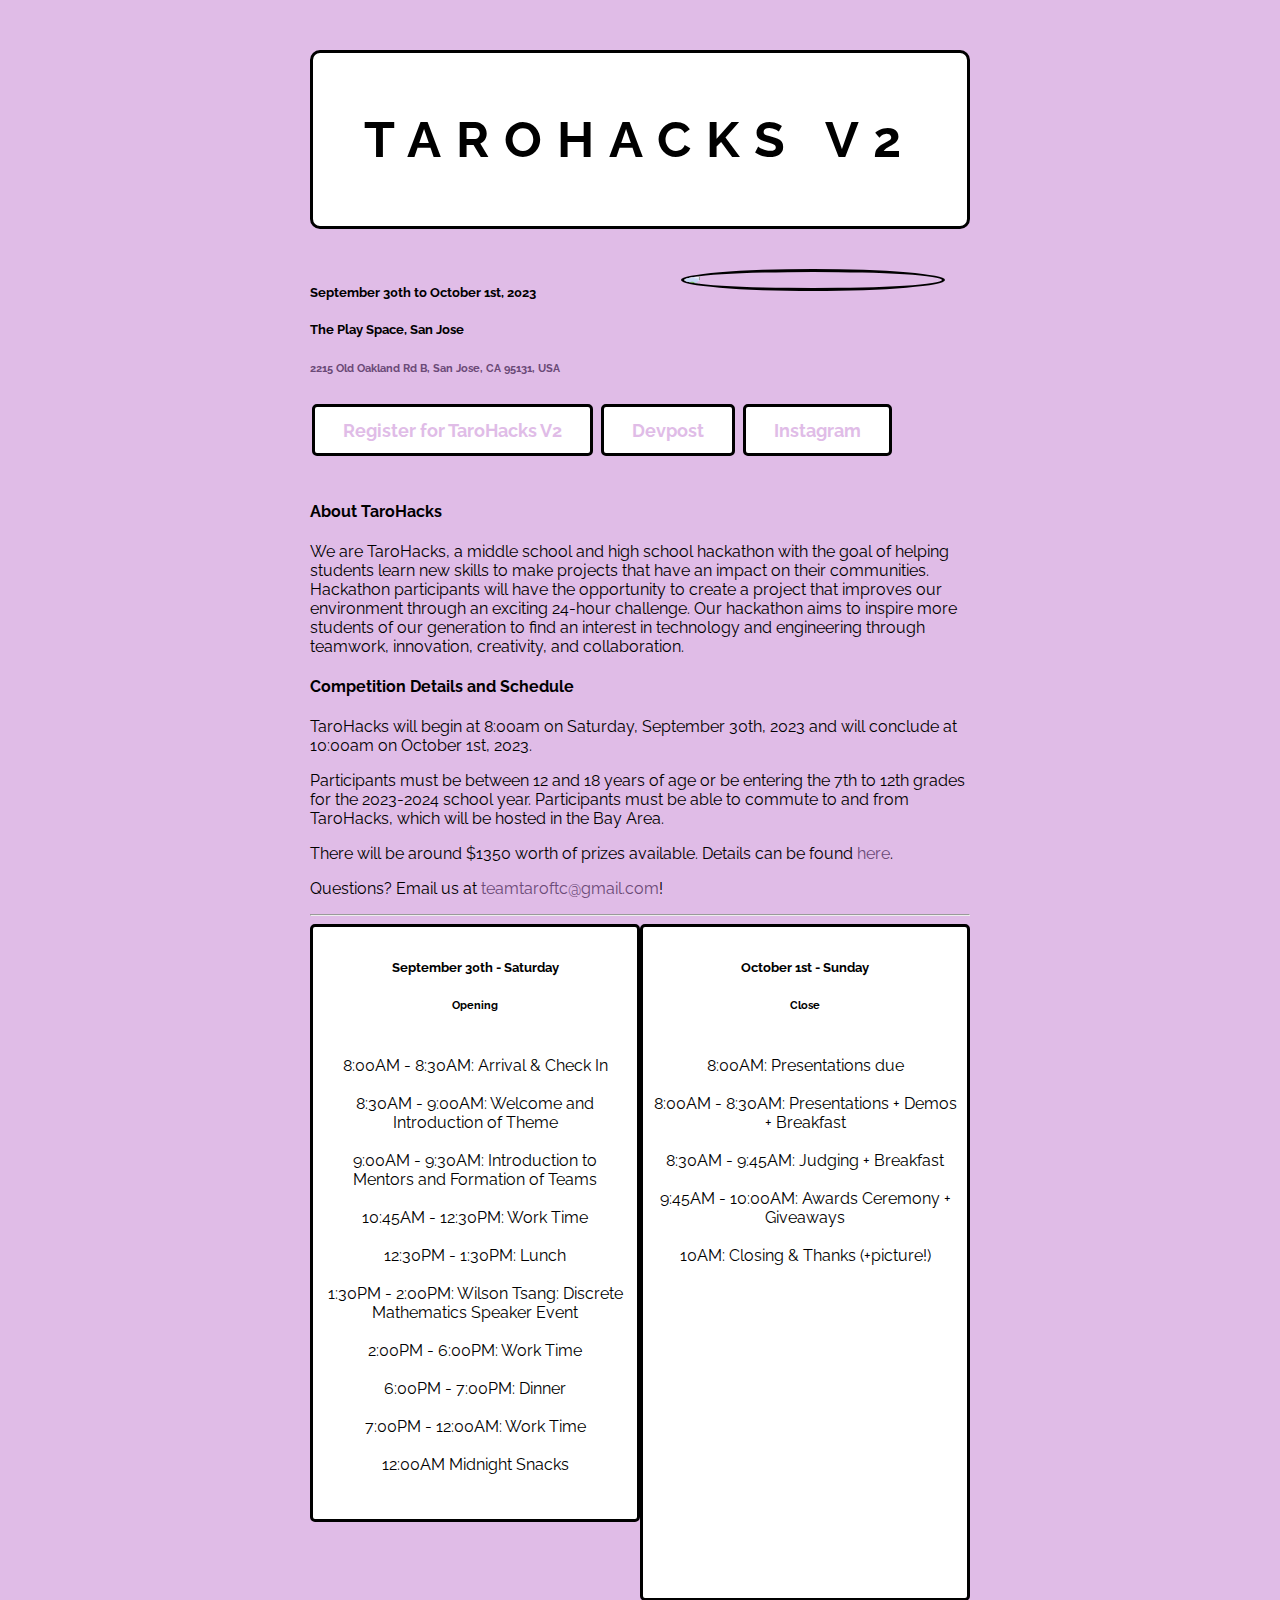
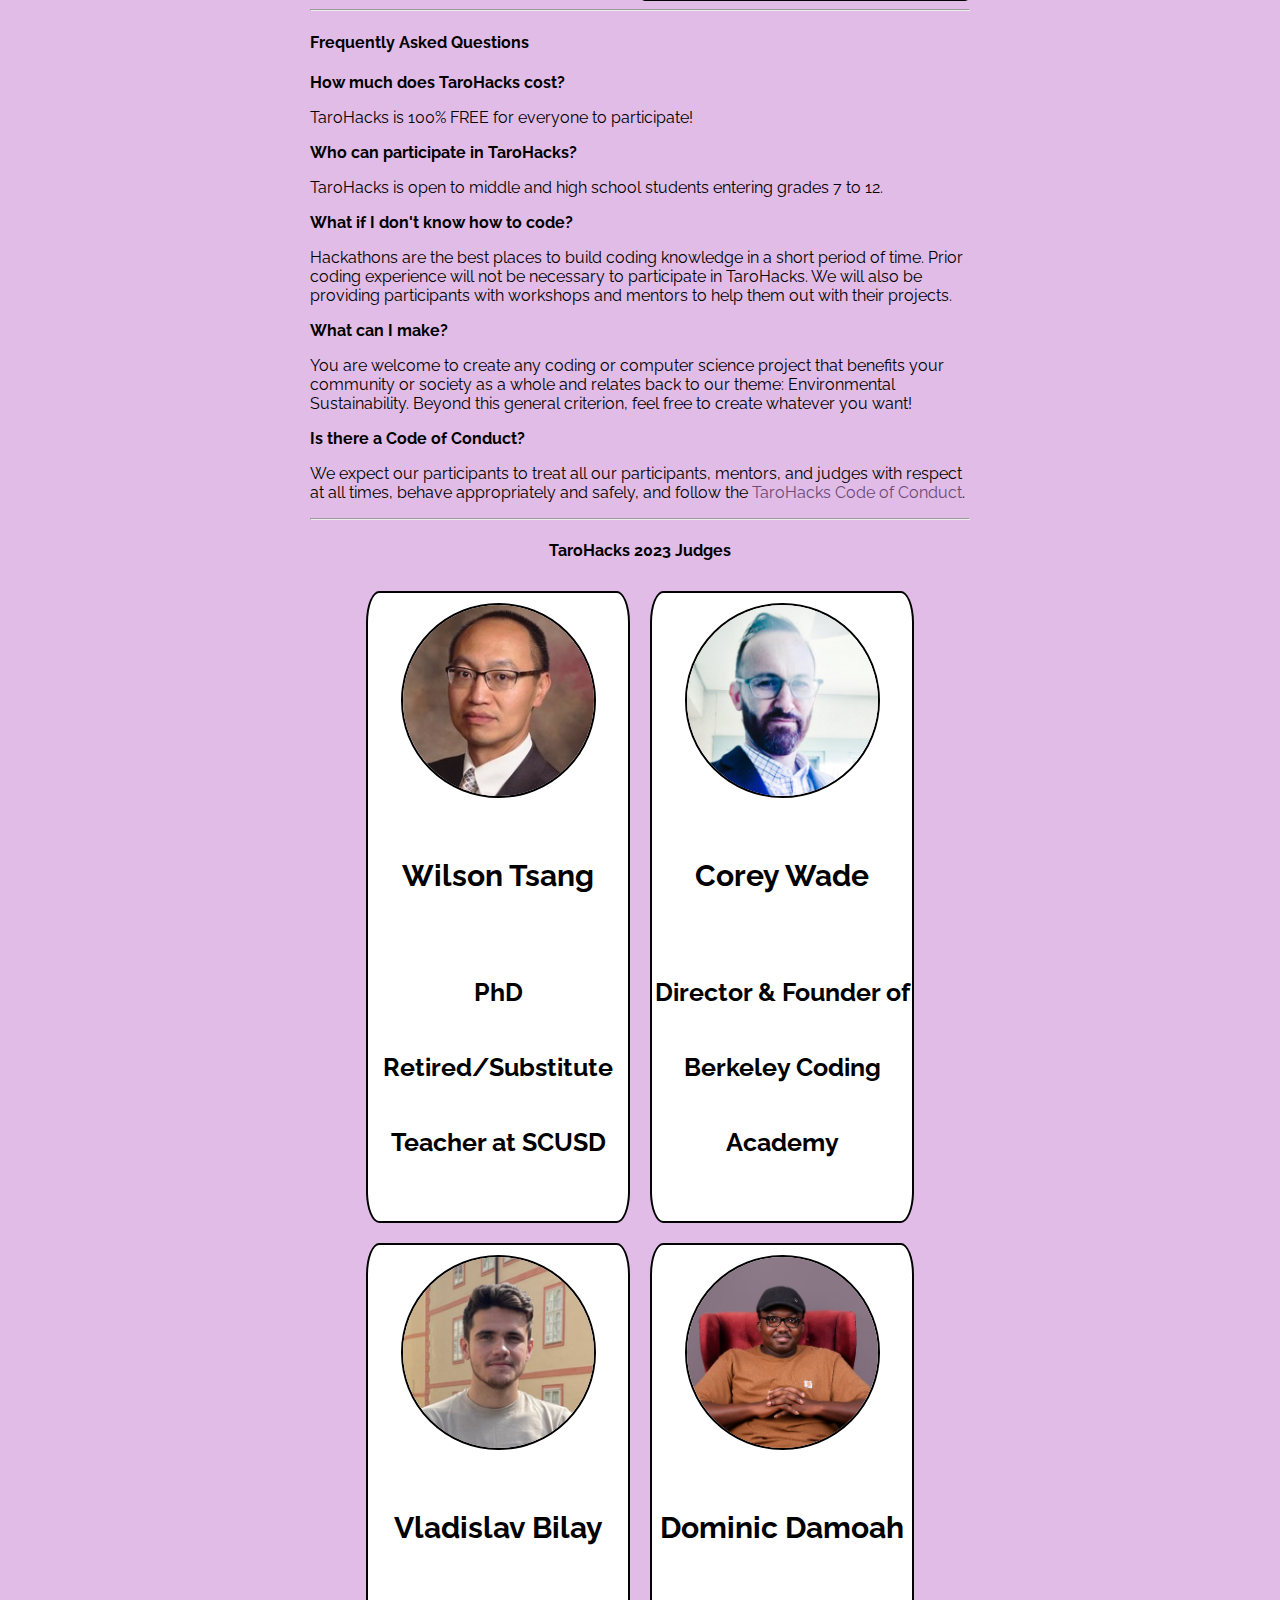
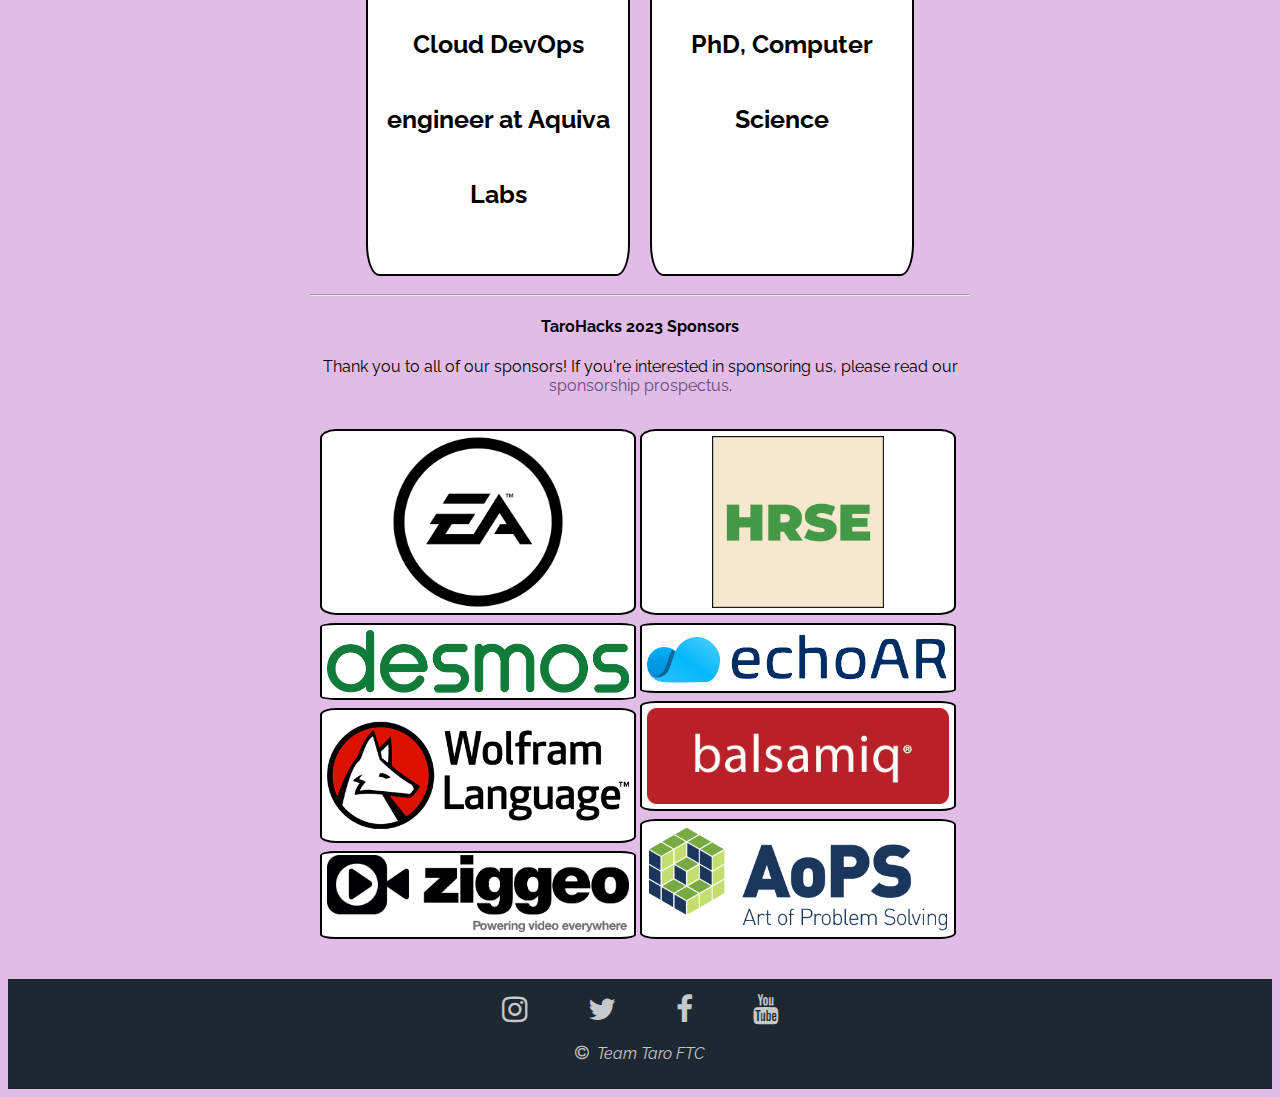
==== commit 97ccfc65: "Update index.html" ====
--- a/index.html
+++ b/index.html
@@ -20,47 +20,48 @@
     <link rel="stylesheet" href="https://fonts.googleapis.com/icon?family=Material+Icons">
     <link rel="stylesheet" href="https://cdnjs.cloudflare.com/ajax/libs/font-awesome/4.7.0/css/font-awesome.min.css">
     
+    <script defer src="app.js"></script>
   <style>
   </style>
 
   </head>
   <body>
-
     <div class="tarohacks-center-div">
-      <div class="tarohacks-main-info">
+      <div class="tarohacks-main-info hidden">
         <div class="tarohacks-heading-background">
           <h2 class="tarohacks-heading-text">TAROHACKS V2</h2>
         </div>
-        <img src="img/taro-icon.ico" style="float:right; width:33%; padding-right: 70px"/>
+        <img src="img/tarohacksicon.png" class="order hidden" style="float:right; width:40%; padding-right: 0px; border-style: solid; border-radius: 50%; margin-top: 25px; margin-right: 25px;"/>
         <br>
         <h5>September 30th to October 1st, 2023</h5>
         <h5>The Play Space, San Jose</h5>
-        <h6>2215 Old Oakland Rd B, San Jose, CA 95131, USA</h6>
-      <a href="https://forms.gle/9S1QCWdT6KTzXS419" class="button">Register for TaroHacks V2</a>
-      <a href="https://tarohacks2023.devpost.com/" class="button">Devpost</a>
-      <a href="https://www.instagram.com/team_taro_ftc/" class="button">Instagram</a>        
+        <h6><a href = "https://www.google.com/maps/place/2215+Old+Oakland+Rd+B,+San+Jose,+CA+95131/@37.3997538,-121.9058826,17z/data=!3m1!4b1!4m6!3m5!1s0x808fc95318ecac63:0x1991644486f82ab5!8m2!3d37.3997538!4d-121.9033077!16s%2Fg%2F11rhw2wbzz?entry=ttu">2215 Old Oakland Rd B, San Jose, CA 95131, USA</a></h6>
+      <a href="https://forms.gle/9S1QCWdT6KTzXS419" class="button order hidden">Register for TaroHacks V2</a>
+      <a href="https://tarohacks2023.devpost.com/" class="button order hidden">Devpost</a>
+      <a href="https://www.instagram.com/team_taro_ftc/" class="button order hidden">Instagram</a>        
       </div>
       
-
-      <h4>About TaroHacks</h4>
-        <p>We are TaroHacks, a middle school and high school hackathon with the goal of helping students learn new skills 
-          to make projects that have an impact on their communities. Hackathon participants will have the opportunity to 
-          create a project that improves our environment through an exciting 24-hour challenge. Our hackathon aims to inspire 
-          more students of our generation to find an interest in technology and engineering through teamwork, innovation, creativity, 
-          and collaboration. The next TaroHacks will take place from September 30th to October 1st, 2023.
+      <div class = "about hidden">
+        <h4>About TaroHacks</h4>
+          <p>We are TaroHacks, a middle school and high school hackathon with the goal of helping students learn new skills 
+            to make projects that have an impact on their communities. Hackathon participants will have the opportunity to 
+            create a project that improves our environment through an exciting 24-hour challenge. Our hackathon aims to inspire 
+            more students of our generation to find an interest in technology and engineering through teamwork, innovation, creativity, 
+            and collaboration. 
+          </p>
+        <h4>Competition Details and Schedule</h4>
+        <P>TaroHacks will begin at 8:00am on Saturday, September 30th, 2023 and will conclude at 10:00am on October 1st, 2023. 
+        <!-- The schedule for TaroHacks can be found <a href="https://docs.google.com/spreadsheets/d/1aSnFv3IVX2GjfRvVM9iaiot7syKgAKL1xhMKv5VVS-Y/edit?usp=sharing">here</a>.--></P> 
+        <p>Participants must be between 12 and 18 years of age or be entering the 7th to 12th grades for the 2023-2024 school year. 
+          Participants must be able to commute to and from TaroHacks, which will be hosted in the Bay Area.
         </p>
-      <h4>Competition Details and Schedule</h4>
-      <P>TaroHacks will begin at 8:00am on Saturday, September 30th, 2023. TaroHacks will conclude at 10:00am on October 1st, 2023. 
-      <!-- The schedule for TaroHacks can be found <a href="https://docs.google.com/spreadsheets/d/1aSnFv3IVX2GjfRvVM9iaiot7syKgAKL1xhMKv5VVS-Y/edit?usp=sharing">here</a>.--></P> 
-      <p>Participants must be between 12 and 18 years of age or be entering the 7th to 12th grades for the 2023-2024 school year. 
-        Participants must be able to commute to and from TaroHacks, which will be hosted in the Bay Area.
-      </p>
-      <P>There will be around $1350 worth of prizes available. Details can be found <a href = "https://tarohacks2023.devpost.com/">here</a>.</P>
-
-      <hr>
+        <P>There will be around $1350 worth of prizes available. Details can be found <a href = "https://tarohacks2023.devpost.com/">here</a>.</P>
+        <p>Questions? Email us at <a href="mailto:teamtaroftc@gmail.com">teamtaroftc@gmail.com</a>!</p>
+      </div>
+      <hr class="hidden"> 
 
       <!-- TaroHacks Schedule (tentative) -->
-      <div class="schedule_row">
+      <div class="schedule_row hidden">
         <div class="schedule_column" style="font-family: raleway;">
           <h5>September 30th - Saturday</h5>
           <h6>Opening</h6>
@@ -92,9 +93,9 @@
         </div>
       </div>
 
-      <hr>
-
-      <div class="tarohacks-faq">
+      <hr class="hidden">
+
+      <div class="tarohacks-faq hidden">
         <h4>Frequently Asked Questions</h4>
         <p></p>
         <b>How much does TaroHacks cost?</b>
@@ -120,43 +121,42 @@
 
 
   <!-- Judges -->
-  <h4 style = "text-align: center">TaroHacks 2023 Judges</h4>
-
-  <div class="flex-container">
-        <div>
-          <img src="img/tsang.jpg" class="card-img-top">
+  <div class="judges hidden">
+    <h4 style = "text-align: center">TaroHacks 2023 Judges</h4>
+    <div class="flex-container squares">
+          <div class = "square hidden">
+            <img src="img/tsang.jpg" class="card-img-top">
+              <div class="card-body">
+                <h4 class="card-title" style = "text-align: center">Wilson Tsang</h4>
+                <h5 class="card-text" style = "text-align: center">PhD Retired/Substitute Teacher at SCUSD</h5>
+              </div>
+          </div>
+          <div class="square hidden">
+            <img src="img/corey-wade.jpg" class="card-img-top">
             <div class="card-body">
-              <h4 class="card-title" style = "text-align: center">Wilson Tsang</h4>
-              <h5 class="card-text" style = "text-align: center">PhD Retired/Substitute Teacher at SCUSD</h5>
+              <h4 class="card-title" style = "text-align: center">Corey Wade</h4>
+              <h5 class="card-text" style = "text-align: center">Director & Founder of Berkeley Coding Academy</h5>
             </div>
-        </div>
-        <div>
-          <img src="img/corey-wade.jpg" class="card-img-top">
-          <div class="card-body">
-            <h4 class="card-title" style = "text-align: center">Corey Wade</h4>
-            <h5 class="card-text" style = "text-align: center">Director & Founder of Berkeley Coding Academy</h5>
           </div>
-        </div>
-       <div>
-          <img src="img/vladislav.jpeg" class="card-img-top">
-            <div class="card-body">
-              <h4 class="card-title" style = "text-align: center">Vladislav Bilay</h4>
-              <h5 class="card-text" style = "text-align: center">Cloud DevOps engineer at Aquiva Labs</h5>
-            </div>
-        </div>  
-        <div>
-          <img src="img/dominic.jpeg" class="card-img-top">
-            <div class="card-body">
-              <h4 class="card-title" style = "text-align: center">Dominic Damoah</h4>
-              <h5 class="card-text" style = "text-align: center">PhD, Computer Science</h5>
-            </div>
-        </div> 
+        <div class="square hidden">
+            <img src="img/vladislav.jpeg" class="card-img-top">
+              <div class="card-body">
+                <h4 class="card-title" style = "text-align: center">Vladislav Bilay</h4>
+                <h5 class="card-text" style = "text-align: center">Cloud DevOps engineer at Aquiva Labs</h5>
+              </div>
+          </div>  
+          <div class="square hidden">
+            <img src="img/dominic.jpeg" class="card-img-top">
+              <div class="card-body">
+                <h4 class="card-title" style = "text-align: center">Dominic Damoah</h4>
+                <h5 class="card-text" style = "text-align: center">PhD, Computer Science</h5>
+              </div>
+          </div> 
+    </div>
   </div>
-
-  <hr>
-
-  <div class="tarohacks-sponsors">
-    </div>
+  <hr class="hidden">
+
+  <div class="tarohacks-sponsors hidden">
     <h4 style = "text-align: center">TaroHacks 2023 Sponsors</h4>
       <div>
       <div>
@@ -167,23 +167,22 @@
 
 
 <!-- Sponsor Image Grid-->
-  <div class = "row">
-    <div class="column">
-        <a href="https://www.ea.com/ea-studios"><img src="img/EA.png" style="width:100%; padding-left: 70px; padding-right: 70px;"/></a>
-        <a href="https://www.desmos.com/"><img src="img/desmos.png" style="width:100%"/></a>
-        <a href="https://www.wolfram.com/language/"><img src="img/wolfram.png" style="width:100%"/></a>
-        <a href="https://ziggeo.com/"><img src="img/ziggeo_trans.png" style="width:100%; padding-top:2px;"/></a>
-    </div>
-    <div class="column">
-        <a href="https://www.hrsexperience.org/"><img src="img/HRSE.png" style="width:100%; padding-left: 70px; padding-right: 70px;"/></a>
-        <a href="https://www.echo3d.com/" ><img src="img/echoar.png" style="width:100%"/></a>
-        <a href="https://balsamiq.com/" ><img src="img/balsamiq-logo.png" style="width:100%"/></a>
-        <a href="https://artofproblemsolving.com/"><img src="img/AoPS_Trans(1).png" style="width:100%"/></a>
-    </div> 
+    <div class = "row">
+      <div class="column spons">
+          <a href="https://www.ea.com/ea-studios" class="hidden spon" ><img src="img/EA.png" style="width:100%; padding-left: 70px; padding-right: 70px;"/></a>
+          <a href="https://www.desmos.com/" class="hidden spon" ><img src="img/desmos.png" style="width:100%"/></a>
+          <a href="https://www.wolfram.com/language/" class="hidden spon" ><img src="img/wolfram.png" style="width:100%"/></a>
+          <a href="https://ziggeo.com/" class="hidden spon" ><img src="img/ziggeo_trans.png" style="width:100%; padding-top:2px;"/></a>
+      </div>
+      <div class="column">
+          <a href="https://www.hrsexperience.org/" class="hidden spon" ><img src="img/HRSE.png" style="width:100%; padding-left: 70px; padding-right: 70px;"/></a>
+          <a href="https://www.echo3d.com/"  class="hidden spon" ><img src="img/echoar.png" style="width:100%"/></a>
+          <a href="https://balsamiq.com/"  class="hidden spon" ><img src="img/balsamiq-logo.png" style="width:100%"/></a>
+          <a href="https://artofproblemsolving.com/" class="hidden spon" ><img src="img/AoPS_Trans(1).png" style="width:100%"/></a>
+      </div> 
+    </div>
   </div>
-
 </div>
-  
   <!-- Footer -->
   <footer class="footer">
     <div class="footer-flex">
--- a/style.css
+++ b/style.css
@@ -0,0 +1,277 @@
+@import url("https://fonts.googleapis.com/css?family=Raleway:400,500,700");
+
+body {
+    overflow: hidden;
+    background-color: #E0BCE7;
+    overflow-y: auto; /* Show scrollbar */
+    font-family: raleway;
+}
+
+/* ENTRY PAGE */
+
+.entry-shape-round {
+    position: absolute;
+    height: 150%;
+    width: 70%;
+    left: 30%;
+    border-radius: 100% 0% 0% 100%;
+
+    background: #000000;
+    z-index: 1;
+}
+
+.entry-main-text {
+    position: absolute;
+    z-index: 2;
+    left: 25% !important;
+    padding-bottom: 5%;
+}
+
+.entry-team-number {
+    font-style: normal;
+    font-weight: 800;
+    font-size: 34px;
+    line-height: 46px;
+    letter-spacing: 0.22em;
+    font-family: 'Manrope', sans-serif;
+    color: #FFFFFF;
+}
+
+.entry-logo {
+    position: absolute;
+    width: 350px;
+    height: 350px;
+    border-radius: 100%;
+    right: 60%;
+
+    z-index: 3;
+    top: 50%;
+    margin: 0;
+    -ms-transform: translateY(-50%);
+    transform: translateY(-50%);
+}
+
+.entry-title {
+    font-family: Raleway;
+    font-weight: 900;
+    font-size: 80px;
+    line-height: 100px;
+    letter-spacing: 0.3em;
+    -webkit-text-stroke-width: 3.5px;
+    -webkit-text-stroke-color: #E0BCE7;
+    padding-bottom: 10px;
+    color: #000000;
+
+    font-family: 'Raleway', sans-serif;
+}
+
+.entry-enter {
+    position: absolute;
+    font-family: 'Manrope', sans-serif;
+    font-size: 20px;
+    font-style: bold;
+    font-weight: 800;
+    letter-spacing: 0.22em;
+    text-emphasis-color: #000000;
+    text-decoration: none;
+    color: #000000;
+
+    padding-right: 20px;
+    padding-left: 20px;
+    padding-top: 10px;
+    padding-bottom: 10px;
+
+    background: #E0BCE7;
+    border-radius: 10px;
+    border: none;
+    transition: 0.3s
+}
+
+.entry-enter:hover {
+    background: #FFFFFF;
+    color: #000000;
+}
+
+.vertical-center {
+    position: absolute;
+    top: 50%;
+    margin: 0;
+    -ms-transform: translateY(-50%);
+    transform: translateY(-50%);
+}
+
+/* HOME PAGE */
+
+.home-temp-text {
+    padding: 5%;
+}
+
+/* TAROHACKS PAGE */
+
+.tarohacks-center-div {
+    max-width: 700px;
+    margin-top: 50px;
+    margin-bottom: 30px;
+    margin-left: auto;
+    margin-right: auto;
+    padding-left: 20px;
+    padding-right: 20px;
+}
+
+.tarohacks-heading-background {
+    background-color: white;
+    border-radius: 10px;
+    margin-bottom: 15px;
+    text-align: center;
+    border-style: solid;
+    border-width: 3px;
+    border-color: #000000;
+}
+
+.tarohacks-heading-text {
+    padding: 10px 30px 10px 30px;
+    font-family: Raleway;
+    font-size: 50px;
+    line-height: 70px;
+    letter-spacing: 0.3em;
+    text-align: center;
+}
+
+.tarohacks-main-info {
+    padding-bottom: 20px;
+}
+
+  /* Sponsors Image Grid */
+  * {
+    box-sizing: border-box;
+  }
+.row {
+  display: -ms-flexbox; /* IE 10 */
+  display: flex;
+  -ms-flex-wrap: wrap; /* IE 10 */
+  flex-wrap: wrap;
+  padding: 10px;
+  max-width: 700px;
+  justify-content: center;
+}
+
+.column {
+  -ms-flex: 50%; /* IE 10 */
+  flex: 50%;
+  padding: 0 4px;
+  justify-content: center;
+  padding-left: 0;
+}
+
+.column img {
+  margin-top: 8px;
+  vertical-align: middle;
+  border-width: 2px;
+  border-style: solid;
+  border-color: black;
+  border-radius: 5%;
+  background-color: white;
+  padding: 5px;
+}
+
+/* Judges Image Grid */
+.flex-container {
+  display: flex;
+  flex-wrap: wrap;
+  background-color: #e0bce7;
+  justify-content: center;
+}
+
+.flex-container > div {
+  background-color: white;
+  border-radius: 5%;;
+  width: 40%;
+  margin: 10px;
+  text-align: center;
+  line-height: 75px;
+  font-size: 30px;
+  border-style: solid;
+  border-color: black;
+  border-width: 2px;
+}
+
+.flex-container img {
+  margin-top: 10px;
+  width: 75%;
+  vertical-align: middle;
+  border-radius: 50%;
+  border-width: 2px;
+  border-style: solid;
+  border-color: black;
+}
+
+/* Create two equal columns that floats next to each other */
+.schedule_column {
+  float: left;
+  width: 50%;
+  padding: 10px;
+  text-align: center;
+  background-color: white;
+  border-style: solid;
+  border-color: black;
+  border-radius: 5px;
+}
+
+/* Clear floats after the columns */
+.schedule_row:after {
+  content: "";
+  display: table;
+  clear: both;
+}
+
+.footer-flex {
+  display: flex;
+  justify-content: center;
+  background-color: #1E2832;
+	color: rgba(255, 255, 255, 0.75); 
+  padding-bottom: 0px; 
+}
+
+.footer-flex > div {
+  background-color: #1E2832;
+  margin: 10px;
+  padding: 20px;
+  font-size: 30px;
+  padding-bottom: 0px;
+  padding-top:0px;
+  font-family: raleway;
+}
+
+.button {
+  border: solid;
+  border-color: black;
+  border-radius: 5px;
+  color: #E0BCE7;
+  background-color:white;
+  padding: 12.5px 28px;
+  text-align: center;
+  text-decoration: none;
+  font: "raleway";
+  font-weight: bold;
+  display: inline-block;
+  font-size: 18px;
+  margin: 4px 2px;
+  cursor: pointer;
+}
+
+/* aesthetic changes */
+
+.button:hover {
+  color:#6b4a77;
+  text-decoration: none;
+}
+
+a {
+  color:#6b4a77;
+  text-decoration: none;
+}
+
+a:hover {
+  color:#9d5fb5;
+  text-decoration: underline;
+}
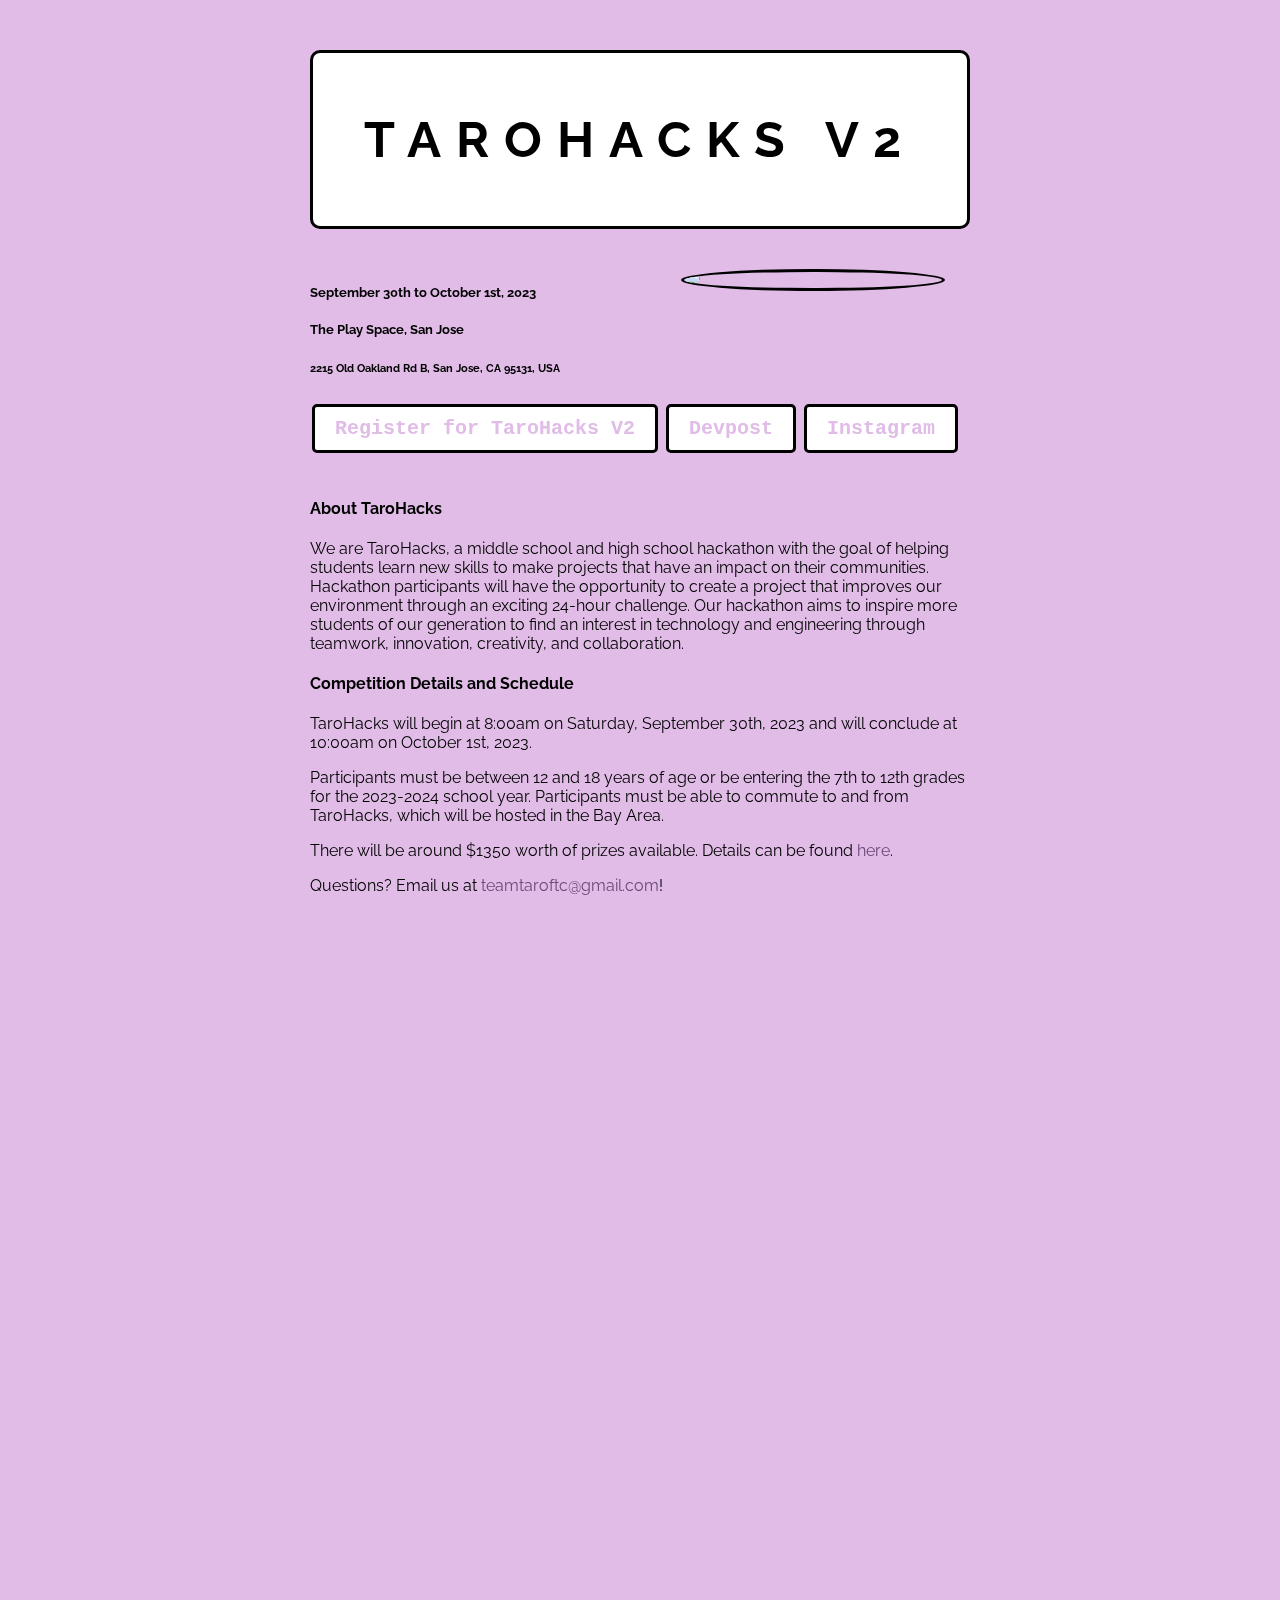
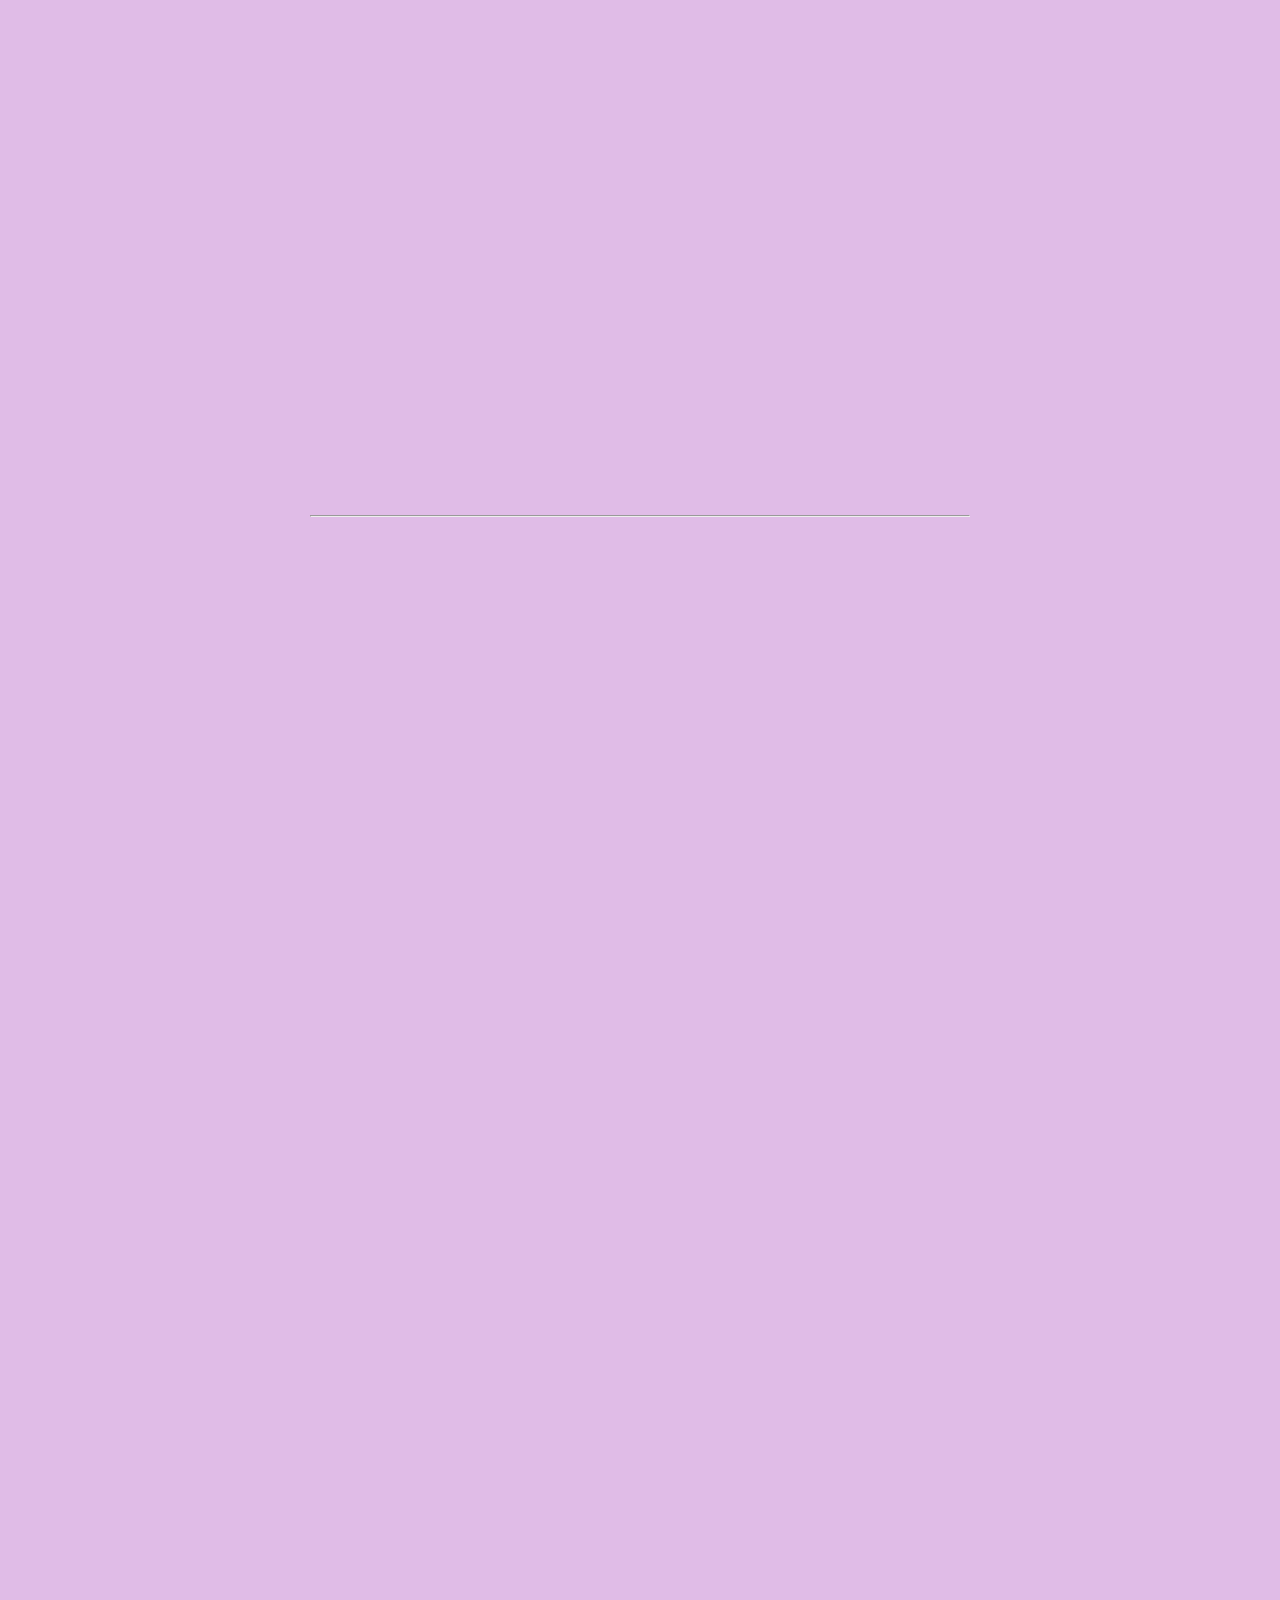
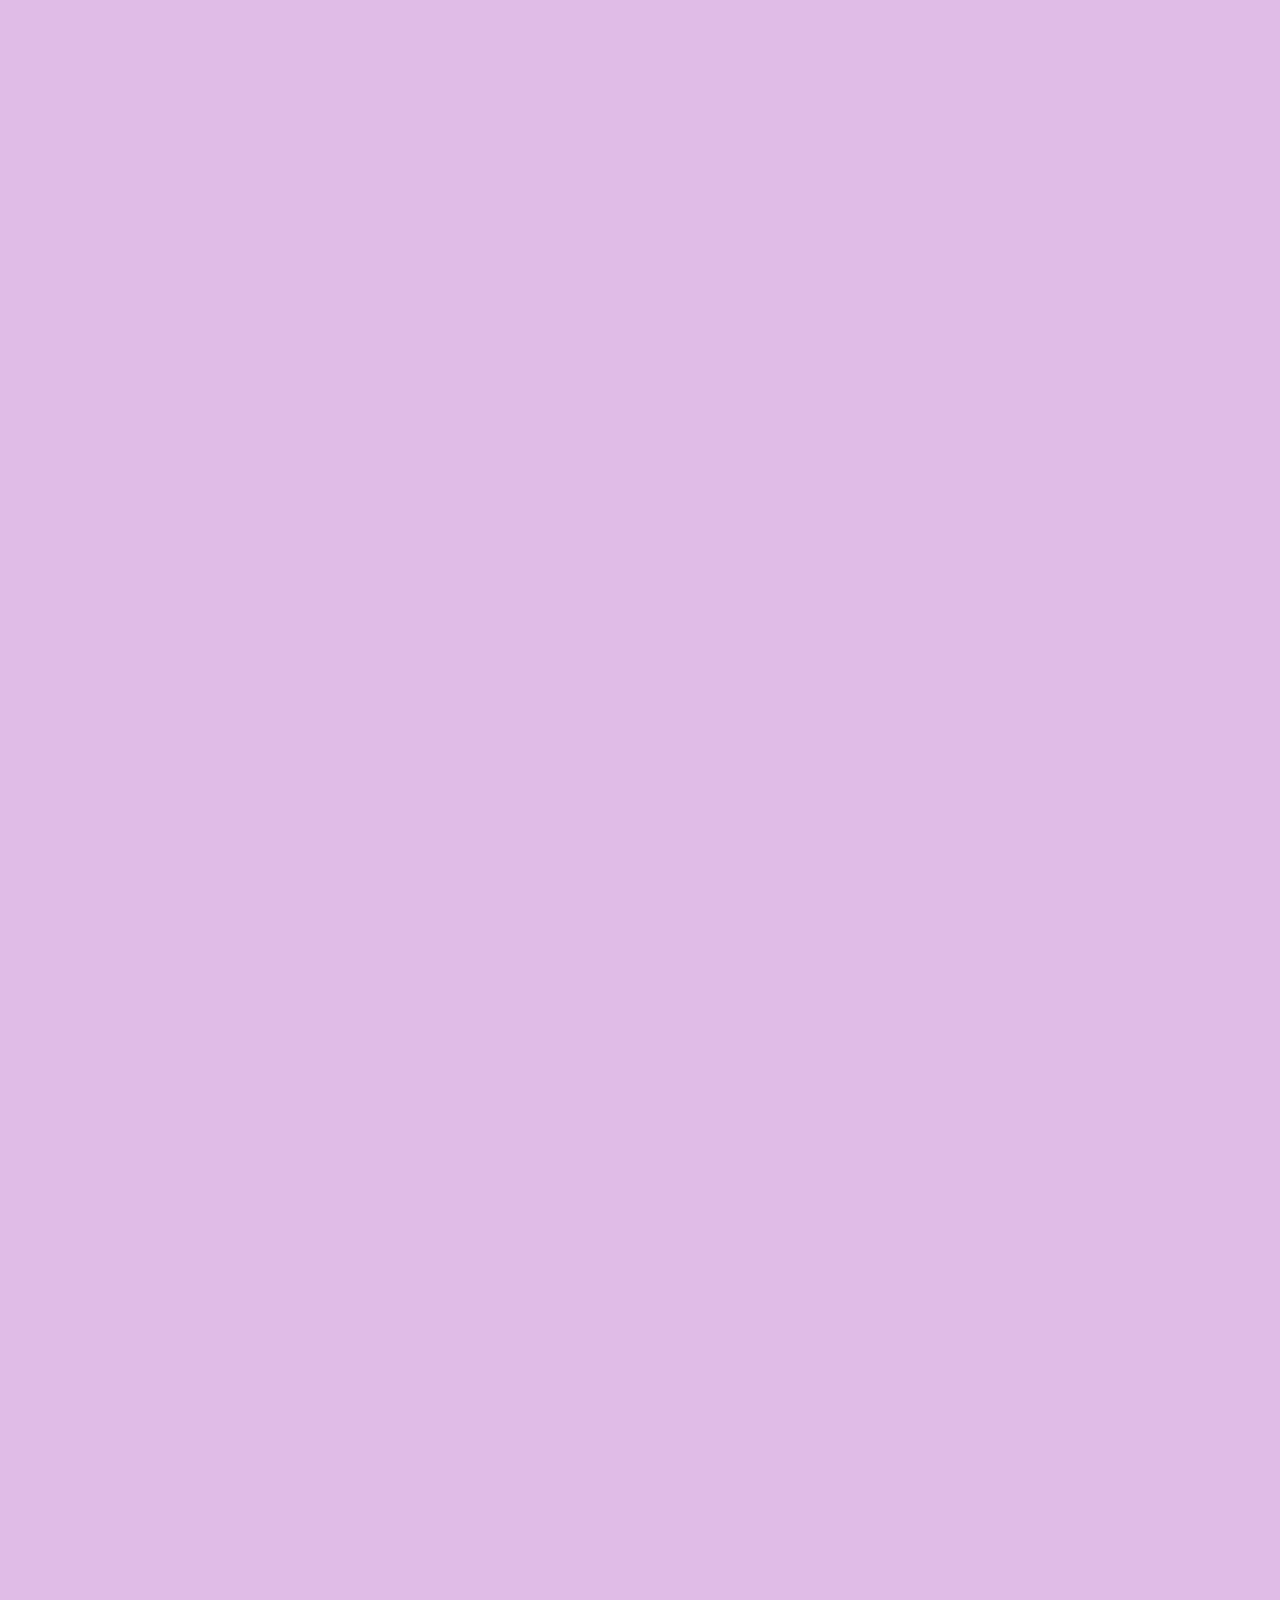
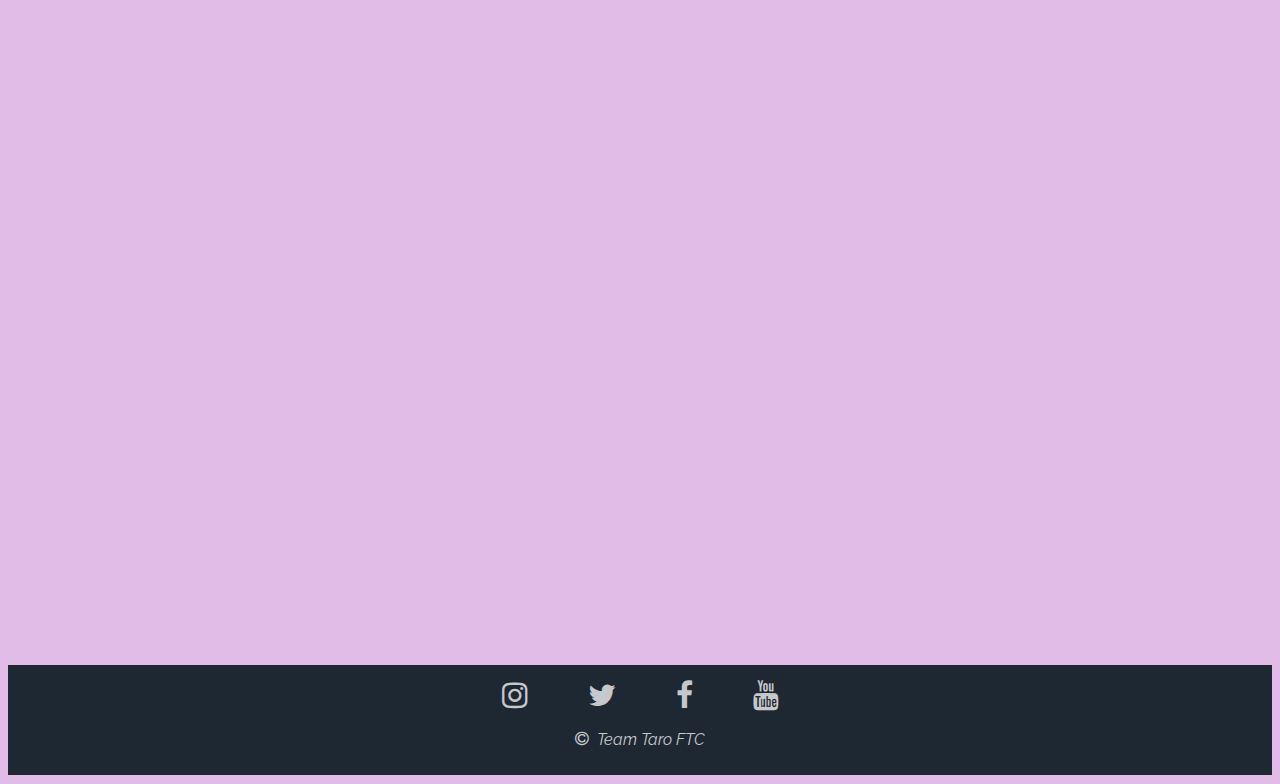
==== commit 982b61f7: "Update index.html" ====
--- a/index.html
+++ b/index.html
@@ -35,10 +35,10 @@
         <br>
         <h5>September 30th to October 1st, 2023</h5>
         <h5>The Play Space, San Jose</h5>
-        <h6><a href = "https://www.google.com/maps/place/2215+Old+Oakland+Rd+B,+San+Jose,+CA+95131/@37.3997538,-121.9058826,17z/data=!3m1!4b1!4m6!3m5!1s0x808fc95318ecac63:0x1991644486f82ab5!8m2!3d37.3997538!4d-121.9033077!16s%2Fg%2F11rhw2wbzz?entry=ttu">2215 Old Oakland Rd B, San Jose, CA 95131, USA</a></h6>
-      <a href="https://forms.gle/9S1QCWdT6KTzXS419" class="button order hidden">Register for TaroHacks V2</a>
-      <a href="https://tarohacks2023.devpost.com/" class="button order hidden">Devpost</a>
-      <a href="https://www.instagram.com/team_taro_ftc/" class="button order hidden">Instagram</a>        
+        <h6>2215 Old Oakland Rd B, San Jose, CA 95131, USA</h6>
+      <a href="https://forms.gle/9S1QCWdT6KTzXS419" class="button order hack" target="_blank" data-value="Register for TaroHacks V2">Register for TaroHacks V2</a>
+      <a href="https://tarohacks2023.devpost.com/" class="button order hidden hack" target="_blank">Devpost</a>
+      <a href="https://www.instagram.com/team_taro_ftc/" class="button order hidden hack" target="_blank">Instagram</a>        
       </div>
       
       <div class = "about hidden">
@@ -49,13 +49,13 @@
             more students of our generation to find an interest in technology and engineering through teamwork, innovation, creativity, 
             and collaboration. 
           </p>
-        <h4>Competition Details and Schedule</h4>
+        <h4 data-value="Competition Details and Schedule">Competition Details and Schedule</h4>
         <P>TaroHacks will begin at 8:00am on Saturday, September 30th, 2023 and will conclude at 10:00am on October 1st, 2023. 
         <!-- The schedule for TaroHacks can be found <a href="https://docs.google.com/spreadsheets/d/1aSnFv3IVX2GjfRvVM9iaiot7syKgAKL1xhMKv5VVS-Y/edit?usp=sharing">here</a>.--></P> 
         <p>Participants must be between 12 and 18 years of age or be entering the 7th to 12th grades for the 2023-2024 school year. 
           Participants must be able to commute to and from TaroHacks, which will be hosted in the Bay Area.
         </p>
-        <P>There will be around $1350 worth of prizes available. Details can be found <a href = "https://tarohacks2023.devpost.com/">here</a>.</P>
+        <P>There will be around $1350 worth of prizes available. Details can be found <a href = "https://tarohacks2023.devpost.com/" target="_blank">here</a>.</P>
         <p>Questions? Email us at <a href="mailto:teamtaroftc@gmail.com">teamtaroftc@gmail.com</a>!</p>
       </div>
       <hr class="hidden"> 
@@ -114,7 +114,7 @@
         </p>
         <b>Is there a Code of Conduct?</b>
         <p>We expect our participants to treat all our participants, mentors, and judges with respect at all times, 
-          behave appropriately and safely, and follow the <a href = "https://docs.google.com/document/d/1TenRO3Z65y1qzUZ1aiv6wSeu2dbSeRal-NiF-Mwxz9w/edit?usp=sharing"> TaroHacks Code of Conduct</a>.</p>
+          behave appropriately and safely, and follow the <a href = "https://docs.google.com/document/d/1TenRO3Z65y1qzUZ1aiv6wSeu2dbSeRal-NiF-Mwxz9w/edit?usp=sharing" target="_blank"> TaroHacks Code of Conduct</a>.</p>
         </div>
 
         <hr>
@@ -138,13 +138,13 @@
               <h5 class="card-text" style = "text-align: center">Director & Founder of Berkeley Coding Academy</h5>
             </div>
           </div>
-        <div class="square hidden">
+        <!-- <div class="square hidden">
             <img src="img/vladislav.jpeg" class="card-img-top">
               <div class="card-body">
                 <h4 class="card-title" style = "text-align: center">Vladislav Bilay</h4>
                 <h5 class="card-text" style = "text-align: center">Cloud DevOps engineer at Aquiva Labs</h5>
               </div>
-          </div>  
+          </div>   -->
           <div class="square hidden">
             <img src="img/dominic.jpeg" class="card-img-top">
               <div class="card-body">
@@ -156,29 +156,109 @@
   </div>
   <hr class="hidden">
 
+
+<!-- Organizers -->
+
+<div class="judges hidden">
+  <h4 style = "text-align: center">TaroHacks 2023 Organizers</h4>
+  <div class="flex-container squares">
+        <div class = "square hidden">
+          <img src="img/general.webp" class="card-img-top">
+            <div class="card-body">
+              <h4 class="card-title" style = "text-align: center">Ryan Raphael</h4>
+              <h5 class="card-text" style = "text-align: center">Senior at Santa Clara High School, 49ers STEM Leadership Institute.</h5>
+            </div>
+        </div>
+        <div class="square hidden">
+          <img src="img/general.webp" class="card-img-top">
+          <div class="card-body">
+            <h4 class="card-title" style = "text-align: center">Devin Wang</h4>
+            <h5 class="card-text" style = "text-align: center">Senior at Santa Clara High School, 49ers STEM Leadership Institute.</h5>
+          </div>
+        </div>
+      <div class="square hidden">
+          <img src="img/general.webp" class="card-img-top">
+            <div class="card-body">
+              <h4 class="card-title" style = "text-align: center">Sanjana Yeluri</h4>
+              <h5 class="card-text" style = "text-align: center">Senior at Santa Clara High School, 49ers STEM Leadership Institute.</h5>
+            </div>
+        </div>  
+        <div class="square hidden">
+          <img src="img/general.webp" class="card-img-top">
+            <div class="card-body">
+              <h4 class="card-title" style = "text-align: center">Kathleen Chen</h4>
+              <h5 class="card-text" style = "text-align: center">Senior at Santa Clara High School.</h5>
+            </div>
+        </div> 
+  </div>
+</div>
+<hr class="hidden">
+
+
+<!-- Mentors -->
+
+<div class="judges hidden">
+  <h4 style = "text-align: center">TaroHacks 2023 Mentors</h4>
+    
+  <p style = "text-align: center"> Coming soon!</p>
+  <!-- <div class="flex-container squares">
+        <div class = "square hidden">
+          <img src="img/general.webp" class="card-img-top">
+            <div class="card-body">
+              <h4 class="card-title" style = "text-align: center">Ryan Raphael</h4>
+              <h5 class="card-text" style = "text-align: center">Senior at Santa Clara High School, 49ers STEM Leadership Institute.</h5>
+            </div>
+        </div>
+        <div class="square hidden">
+          <img src="img/general.webp" class="card-img-top">
+          <div class="card-body">
+            <h4 class="card-title" style = "text-align: center">Devin Wang</h4>
+            <h5 class="card-text" style = "text-align: center">Senior at Santa Clara High School, 49ers STEM Leadership Institute.</h5>
+          </div>
+        </div>
+      <div class="square hidden">
+          <img src="img/general.webp" class="card-img-top">
+            <div class="card-body">
+              <h4 class="card-title" style = "text-align: center">Sanjana Yeluri</h4>
+              <h5 class="card-text" style = "text-align: center">Senior at Santa Clara High School, 49ers STEM Leadership Institute.</h5>
+            </div>
+        </div>  
+        <div class="square hidden">
+          <img src="img/general.webp" class="card-img-top">
+            <div class="card-body">
+              <h4 class="card-title" style = "text-align: center">Kathleen Chen</h4>
+              <h5 class="card-text" style = "text-align: center">Senior at Santa Clara High School.</h5>
+            </div>
+        </div> 
+  </div> -->
+</div>
+<hr class="hidden">
+
+
+<!-- Sponsors -->
+
   <div class="tarohacks-sponsors hidden">
     <h4 style = "text-align: center">TaroHacks 2023 Sponsors</h4>
       <div>
       <div>
-        <p style = "text-align: center">Thank you to all of our sponsors! If you're interested in sponsoring us, please read our <a href="https://drive.google.com/file/d/1qkTmfgCW5qBRBV-zbZv8S8MwUVn5myuY/view?usp=sharing">sponsorship prospectus</a>.</p>
+        <p style = "text-align: center">Thank you to all of our sponsors! If you're interested in sponsoring us, please read our <a href="https://drive.google.com/file/d/1qkTmfgCW5qBRBV-zbZv8S8MwUVn5myuY/view?usp=sharing" target="_blank">sponsorship prospectus</a>.</p>
       </div>
 </div>
-
 
 
 <!-- Sponsor Image Grid-->
     <div class = "row">
       <div class="column spons">
-          <a href="https://www.ea.com/ea-studios" class="hidden spon" ><img src="img/EA.png" style="width:100%; padding-left: 70px; padding-right: 70px;"/></a>
-          <a href="https://www.desmos.com/" class="hidden spon" ><img src="img/desmos.png" style="width:100%"/></a>
-          <a href="https://www.wolfram.com/language/" class="hidden spon" ><img src="img/wolfram.png" style="width:100%"/></a>
-          <a href="https://ziggeo.com/" class="hidden spon" ><img src="img/ziggeo_trans.png" style="width:100%; padding-top:2px;"/></a>
+          <a href="https://www.ea.com/ea-studios" class="hidden spon" target="_blank"><img src="img/EA.png" style="width:100%; padding-left: 70px; padding-right: 70px;"/></a>
+          <a href="https://www.desmos.com/" class="hidden spon" target="_blank"><img src="img/desmos.png" style="width:100%"/></a>
+          <a href="https://www.wolfram.com/language/" class="hidden spon" target="_blank"><img src="img/wolfram.png" style="width:100%"/></a>
+          <a href="https://ziggeo.com/" class="hidden spon" target="_blank"><img src="img/ziggeo_trans.png" style="width:100%; padding-top:2px;"/></a>
       </div>
       <div class="column">
-          <a href="https://www.hrsexperience.org/" class="hidden spon" ><img src="img/HRSE.png" style="width:100%; padding-left: 70px; padding-right: 70px;"/></a>
-          <a href="https://www.echo3d.com/"  class="hidden spon" ><img src="img/echoar.png" style="width:100%"/></a>
-          <a href="https://balsamiq.com/"  class="hidden spon" ><img src="img/balsamiq-logo.png" style="width:100%"/></a>
-          <a href="https://artofproblemsolving.com/" class="hidden spon" ><img src="img/AoPS_Trans(1).png" style="width:100%"/></a>
+          <a href="https://www.hrsexperience.org/" class="hidden spon" target="_blank"><img src="img/HRSE.png" style="width:100%; padding-left: 70px; padding-right: 70px;"/></a>
+          <a href="https://www.echo3d.com/"  class="hidden spon" target="_blank"><img src="img/echoar.png" style="width:100%"/></a>
+          <a href="https://balsamiq.com/"  class="hidden spon" target="_blank"><img src="img/balsamiq-logo.png" style="width:100%"/></a>
+          <a href="https://artofproblemsolving.com/" class="hidden spon" target="_blank"><img src="img/AoPS_Trans(1).png" style="width:100%"/></a>
       </div> 
     </div>
   </div>
@@ -187,16 +267,16 @@
   <footer class="footer">
     <div class="footer-flex">
       <div>
-        <a href="https://www.instagram.com/team_taro_ftc/" class="fa fa-instagram" style="text-decoration:none; color: rgba(255, 255, 255, 0.75); vertical-align: bottom;"></a>
-      </div>
-      <div>
-        <a href="https://twitter.com/team_taro_ftc" class="fa fa-twitter" style="text-decoration:none; color: rgba(255, 255, 255, 0.75); vertical-align: bottom;"></a>
-      </div>
-      <div>
-        <a href="https://www.facebook.com/ftc.team.taro" class="fa fa-facebook" style="text-decoration:none; color: rgba(255, 255, 255, 0.75); vertical-align: bottom;"></a>
-      </div>
-      <div>
-        <a href="https://www.youtube.com/channel/UCT3gnVFlPd_FrPZm4B4q8Yw" class="fa fa-youtube" style="text-decoration:none; color: rgba(255, 255, 255, 0.75); vertical-align: bottom;"></a>
+        <a href="https://www.instagram.com/team_taro_ftc/" class="fa fa-instagram" style="text-decoration:none; color: rgba(255, 255, 255, 0.75); vertical-align: bottom;" target="_blank"></a>
+      </div>
+      <div>
+        <a href="https://twitter.com/team_taro_ftc" class="fa fa-twitter" style="text-decoration:none; color: rgba(255, 255, 255, 0.75); vertical-align: bottom;" target="_blank"></a>
+      </div>
+      <div>
+        <a href="https://www.facebook.com/ftc.team.taro" class="fa fa-facebook" style="text-decoration:none; color: rgba(255, 255, 255, 0.75); vertical-align: bottom;" target="_blank"></a>
+      </div>
+      <div>
+        <a href="https://www.youtube.com/channel/UCT3gnVFlPd_FrPZm4B4q8Yw" class="fa fa-youtube" style="text-decoration:none; color: rgba(255, 255, 255, 0.75); vertical-align: bottom;" target="_blank"></a>
       </div>
     </div>
     <div class="footer-flex">
--- a/style.css
+++ b/style.css
@@ -248,13 +248,13 @@
   border-radius: 5px;
   color: #E0BCE7;
   background-color:white;
-  padding: 12.5px 28px;
+  padding: 10px 20px;
   text-align: center;
   text-decoration: none;
   font: "raleway";
   font-weight: bold;
   display: inline-block;
-  font-size: 18px;
+  font-size: 20px;
   margin: 4px 2px;
   cursor: pointer;
 }
@@ -275,3 +275,96 @@
   color:#9d5fb5;
   text-decoration: underline;
 }
+
+/* Transitions */
+
+.hidden {
+  opacity: 0;
+  filter:blur(5px);
+  transform: translateX(-100%);
+  transition: 1s;
+}
+
+.show {
+  filter: blur(0);
+  transform: translateX(0);
+  opacity: 1;
+}
+
+  @media(prefers-reduced-motion) {
+    .hidden {
+      transition: none;
+    }
+  }
+
+.square:nth-child(1) {
+  transition-delay: 50ms;
+}
+
+.square:nth-child(2) {
+  transition-delay: 75ms;
+}
+
+.square:nth-child(3) {
+  transition-delay: 100ms;
+}
+
+.square:nth-child(4) {
+  transition-delay: 125ms;
+}
+
+/*buttons*/
+.order:nth-child(1) {
+  transition-delay: 50ms;
+}
+
+.order:nth-child(2) {
+  transition-delay: 75ms;
+}
+
+.order:nth-child(3) {
+  transition-delay: 100ms;
+}
+
+.order:nth-child(4) {
+  transition-delay: 125ms;
+}
+
+/*Sponsors*/
+
+.spon:nth-child(1) {
+  transition-delay: 50ms;
+}
+
+.spon:nth-child(2) {
+  transition-delay: 75ms;
+}
+
+.spon:nth-child(3) {
+  transition-delay: 100ms;
+}
+
+.spon:nth-child(4) {
+  transition-delay: 125ms;
+}
+
+.spon:nth-child(5) {
+  transition-delay: 50ms;
+}
+
+.spon:nth-child(6) {
+  transition-delay: 75ms;
+}
+
+.spon:nth-child(7) {
+  transition-delay: 100ms;
+}
+
+.spon:nth-child(8) {
+  transition-delay: 125ms;
+}
+
+/* Hacker Effect */
+.hack {
+  font-family: "Space mono", monospace;
+}
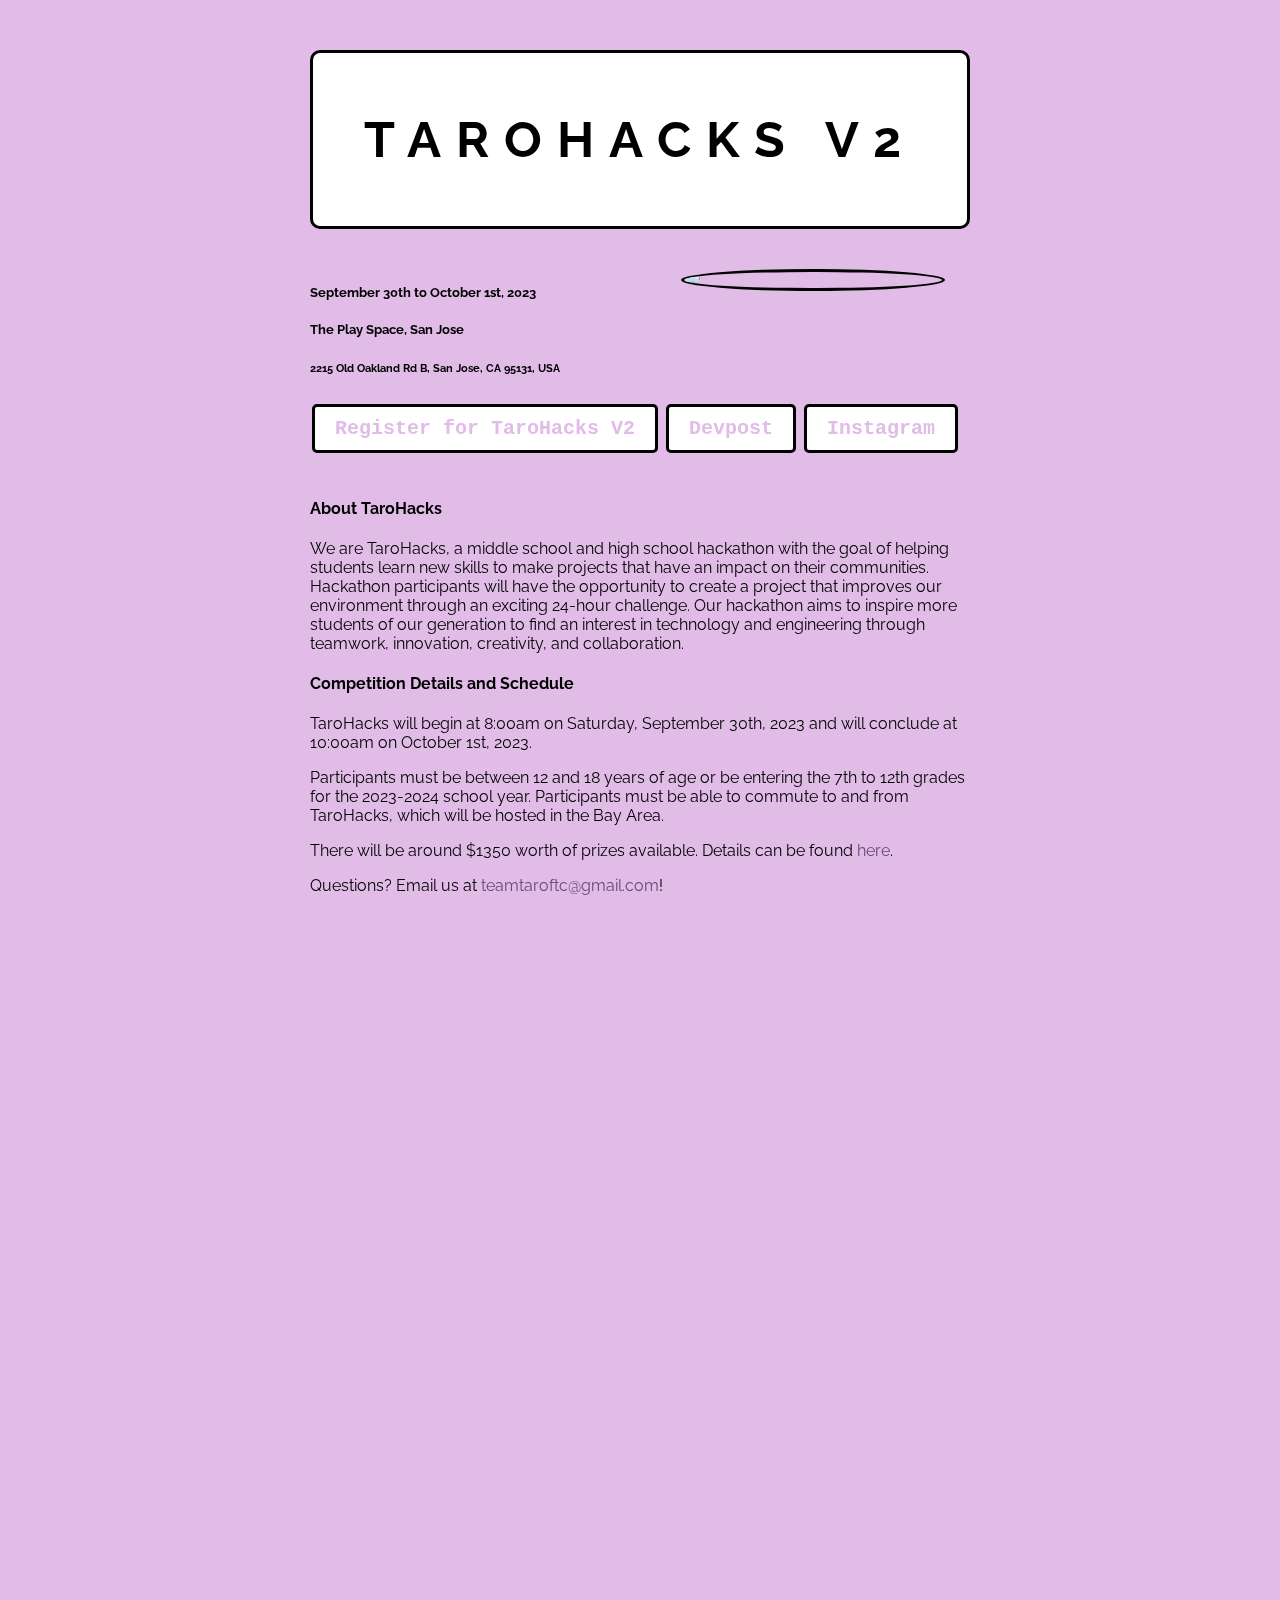
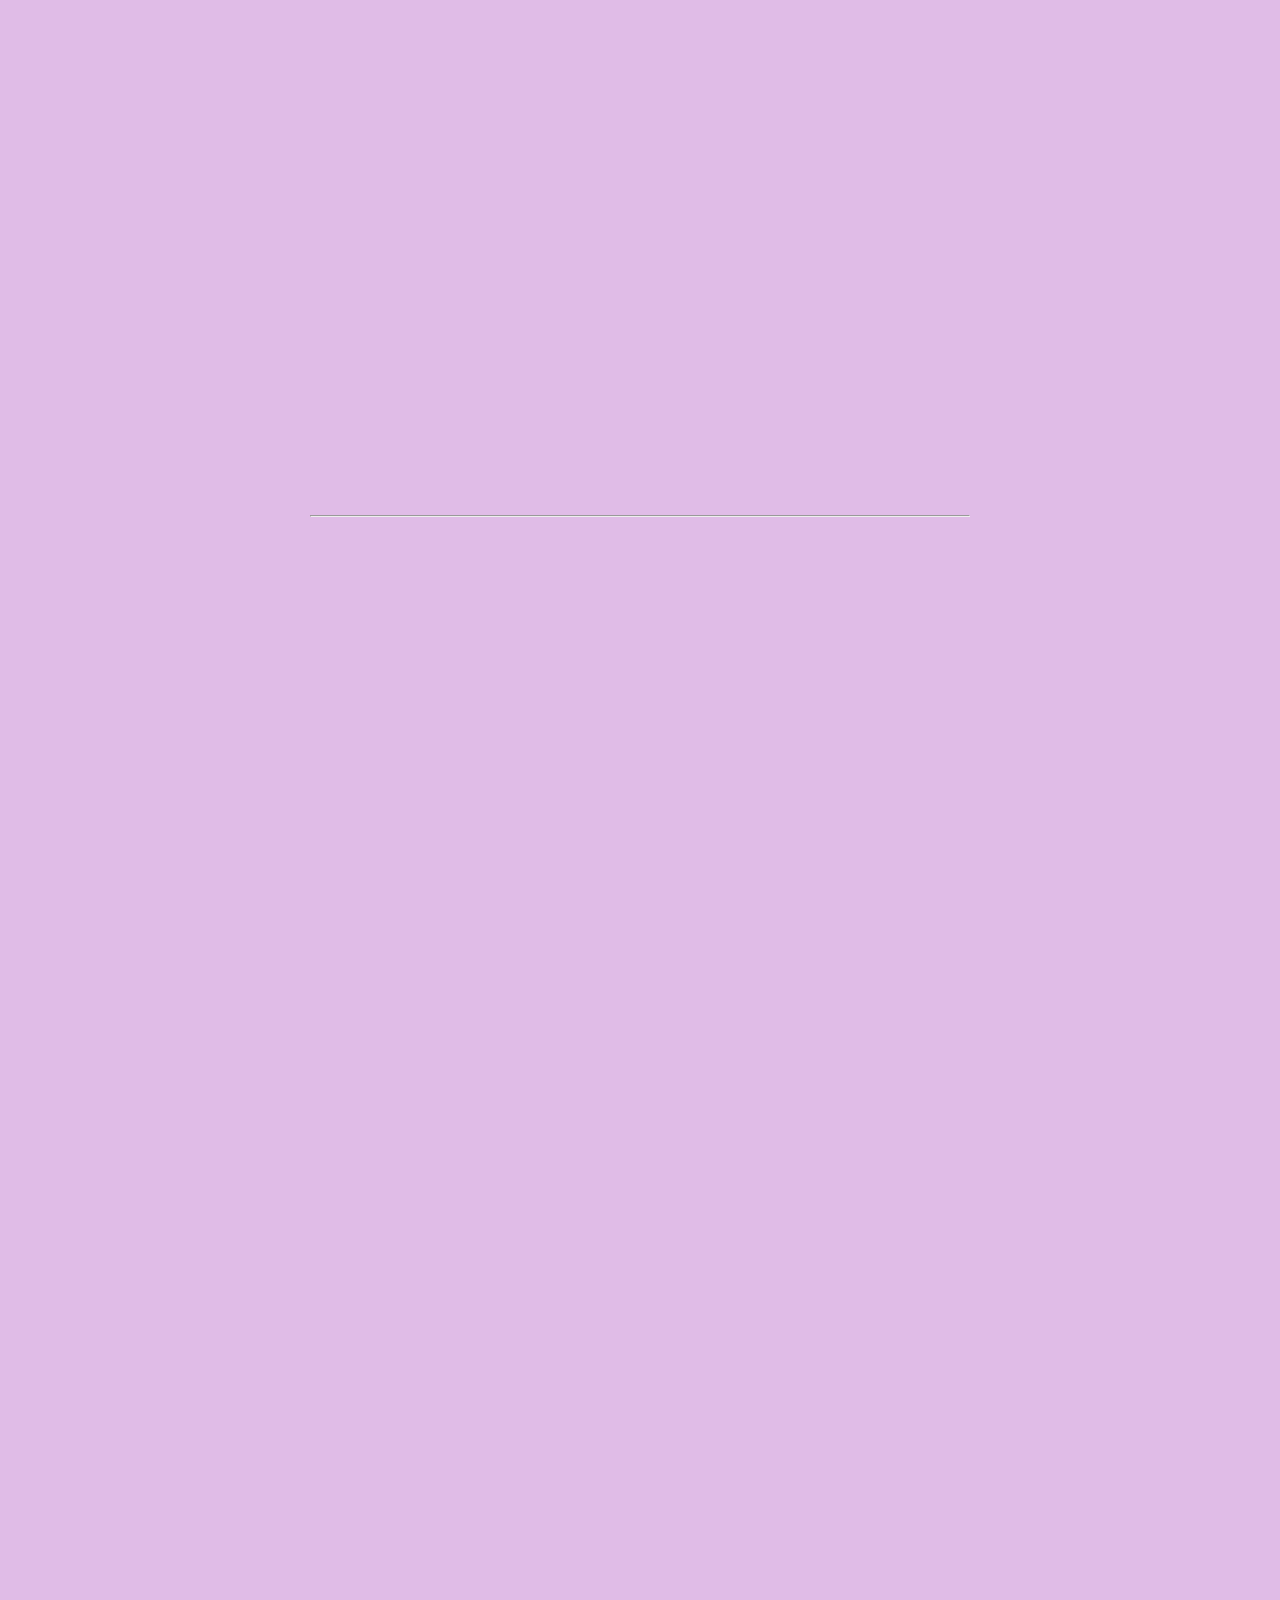
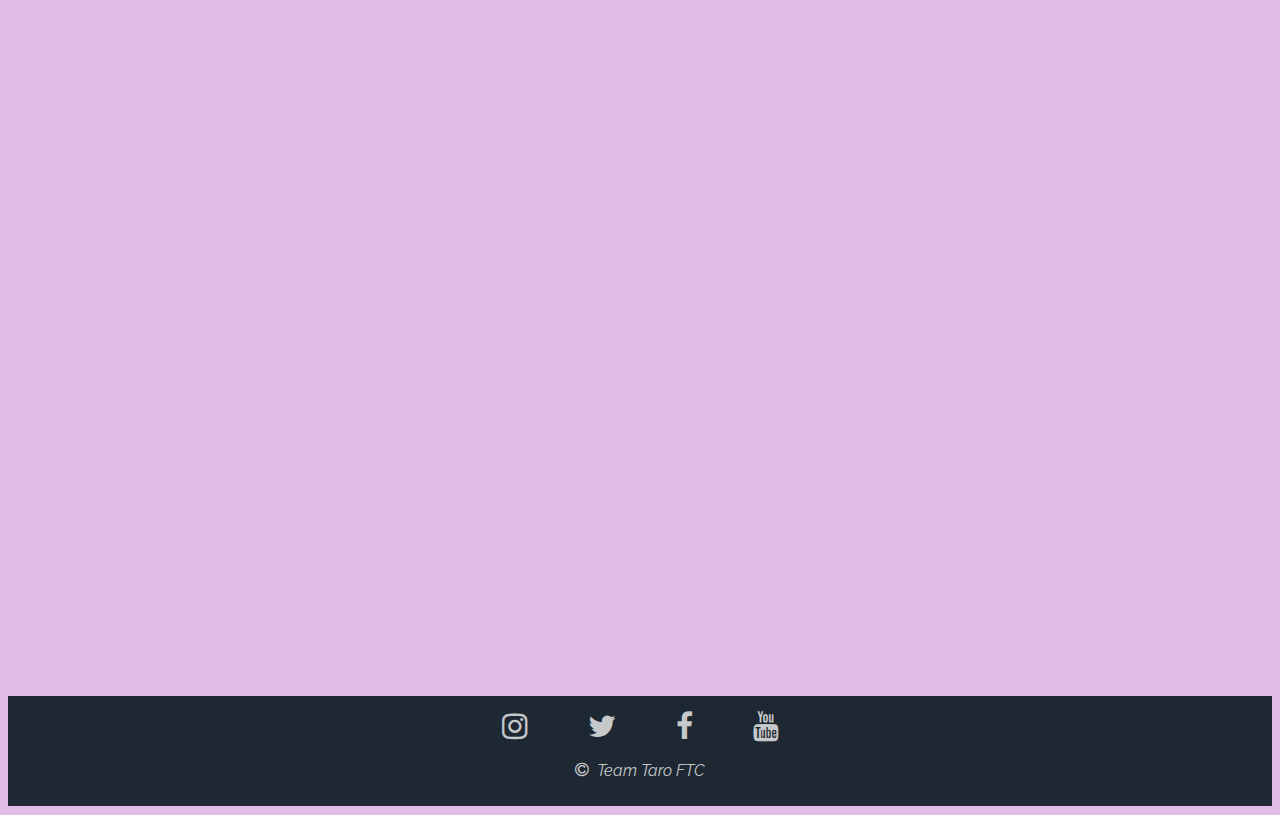
==== commit a310aaa8: "Update index.html" ====
--- a/index.html
+++ b/index.html
@@ -37,7 +37,7 @@
         <h5>The Play Space, San Jose</h5>
         <h6>2215 Old Oakland Rd B, San Jose, CA 95131, USA</h6>
       <a href="https://forms.gle/9S1QCWdT6KTzXS419" class="button order hack" target="_blank" data-value="Register for TaroHacks V2">Register for TaroHacks V2</a>
-      <a href="https://tarohacks2023.devpost.com/" class="button order hidden hack" target="_blank">Devpost</a>
+      <a href="https://tarohacks2023.devpost.com/" class="button order  hack" target="_blank">Devpost</a>
       <a href="https://www.instagram.com/team_taro_ftc/" class="button order hidden hack" target="_blank">Instagram</a>        
       </div>
       
@@ -138,105 +138,24 @@
               <h5 class="card-text" style = "text-align: center">Director & Founder of Berkeley Coding Academy</h5>
             </div>
           </div>
+        <div class="square hidden">
+            <img src="img/girri.jpeg" class="card-img-top">
+              <div class="card-body">
+                <h4 class="card-title" style = "text-align: center">Girri Palaniyapan</h4>
+                <h5 class="card-text" style = "text-align: center">DialMe.at Founder</h5>
+              </div>
+          </div>  
         <!-- <div class="square hidden">
-            <img src="img/vladislav.jpeg" class="card-img-top">
-              <div class="card-body">
-                <h4 class="card-title" style = "text-align: center">Vladislav Bilay</h4>
-                <h5 class="card-text" style = "text-align: center">Cloud DevOps engineer at Aquiva Labs</h5>
-              </div>
-          </div>   -->
-          <div class="square hidden">
             <img src="img/dominic.jpeg" class="card-img-top">
               <div class="card-body">
                 <h4 class="card-title" style = "text-align: center">Dominic Damoah</h4>
                 <h5 class="card-text" style = "text-align: center">PhD, Computer Science</h5>
               </div>
-          </div> 
+          </div> -->
     </div>
   </div>
   <hr class="hidden">
 
-
-<!-- Organizers -->
-
-<div class="judges hidden">
-  <h4 style = "text-align: center">TaroHacks 2023 Organizers</h4>
-  <div class="flex-container squares">
-        <div class = "square hidden">
-          <img src="img/general.webp" class="card-img-top">
-            <div class="card-body">
-              <h4 class="card-title" style = "text-align: center">Ryan Raphael</h4>
-              <h5 class="card-text" style = "text-align: center">Senior at Santa Clara High School, 49ers STEM Leadership Institute.</h5>
-            </div>
-        </div>
-        <div class="square hidden">
-          <img src="img/general.webp" class="card-img-top">
-          <div class="card-body">
-            <h4 class="card-title" style = "text-align: center">Devin Wang</h4>
-            <h5 class="card-text" style = "text-align: center">Senior at Santa Clara High School, 49ers STEM Leadership Institute.</h5>
-          </div>
-        </div>
-      <div class="square hidden">
-          <img src="img/general.webp" class="card-img-top">
-            <div class="card-body">
-              <h4 class="card-title" style = "text-align: center">Sanjana Yeluri</h4>
-              <h5 class="card-text" style = "text-align: center">Senior at Santa Clara High School, 49ers STEM Leadership Institute.</h5>
-            </div>
-        </div>  
-        <div class="square hidden">
-          <img src="img/general.webp" class="card-img-top">
-            <div class="card-body">
-              <h4 class="card-title" style = "text-align: center">Kathleen Chen</h4>
-              <h5 class="card-text" style = "text-align: center">Senior at Santa Clara High School.</h5>
-            </div>
-        </div> 
-  </div>
-</div>
-<hr class="hidden">
-
-
-<!-- Mentors -->
-
-<div class="judges hidden">
-  <h4 style = "text-align: center">TaroHacks 2023 Mentors</h4>
-    
-  <p style = "text-align: center"> Coming soon!</p>
-  <!-- <div class="flex-container squares">
-        <div class = "square hidden">
-          <img src="img/general.webp" class="card-img-top">
-            <div class="card-body">
-              <h4 class="card-title" style = "text-align: center">Ryan Raphael</h4>
-              <h5 class="card-text" style = "text-align: center">Senior at Santa Clara High School, 49ers STEM Leadership Institute.</h5>
-            </div>
-        </div>
-        <div class="square hidden">
-          <img src="img/general.webp" class="card-img-top">
-          <div class="card-body">
-            <h4 class="card-title" style = "text-align: center">Devin Wang</h4>
-            <h5 class="card-text" style = "text-align: center">Senior at Santa Clara High School, 49ers STEM Leadership Institute.</h5>
-          </div>
-        </div>
-      <div class="square hidden">
-          <img src="img/general.webp" class="card-img-top">
-            <div class="card-body">
-              <h4 class="card-title" style = "text-align: center">Sanjana Yeluri</h4>
-              <h5 class="card-text" style = "text-align: center">Senior at Santa Clara High School, 49ers STEM Leadership Institute.</h5>
-            </div>
-        </div>  
-        <div class="square hidden">
-          <img src="img/general.webp" class="card-img-top">
-            <div class="card-body">
-              <h4 class="card-title" style = "text-align: center">Kathleen Chen</h4>
-              <h5 class="card-text" style = "text-align: center">Senior at Santa Clara High School.</h5>
-            </div>
-        </div> 
-  </div> -->
-</div>
-<hr class="hidden">
-
-
-<!-- Sponsors -->
-
   <div class="tarohacks-sponsors hidden">
     <h4 style = "text-align: center">TaroHacks 2023 Sponsors</h4>
       <div>
@@ -244,6 +163,7 @@
         <p style = "text-align: center">Thank you to all of our sponsors! If you're interested in sponsoring us, please read our <a href="https://drive.google.com/file/d/1qkTmfgCW5qBRBV-zbZv8S8MwUVn5myuY/view?usp=sharing" target="_blank">sponsorship prospectus</a>.</p>
       </div>
 </div>
+
 
 
 <!-- Sponsor Image Grid-->
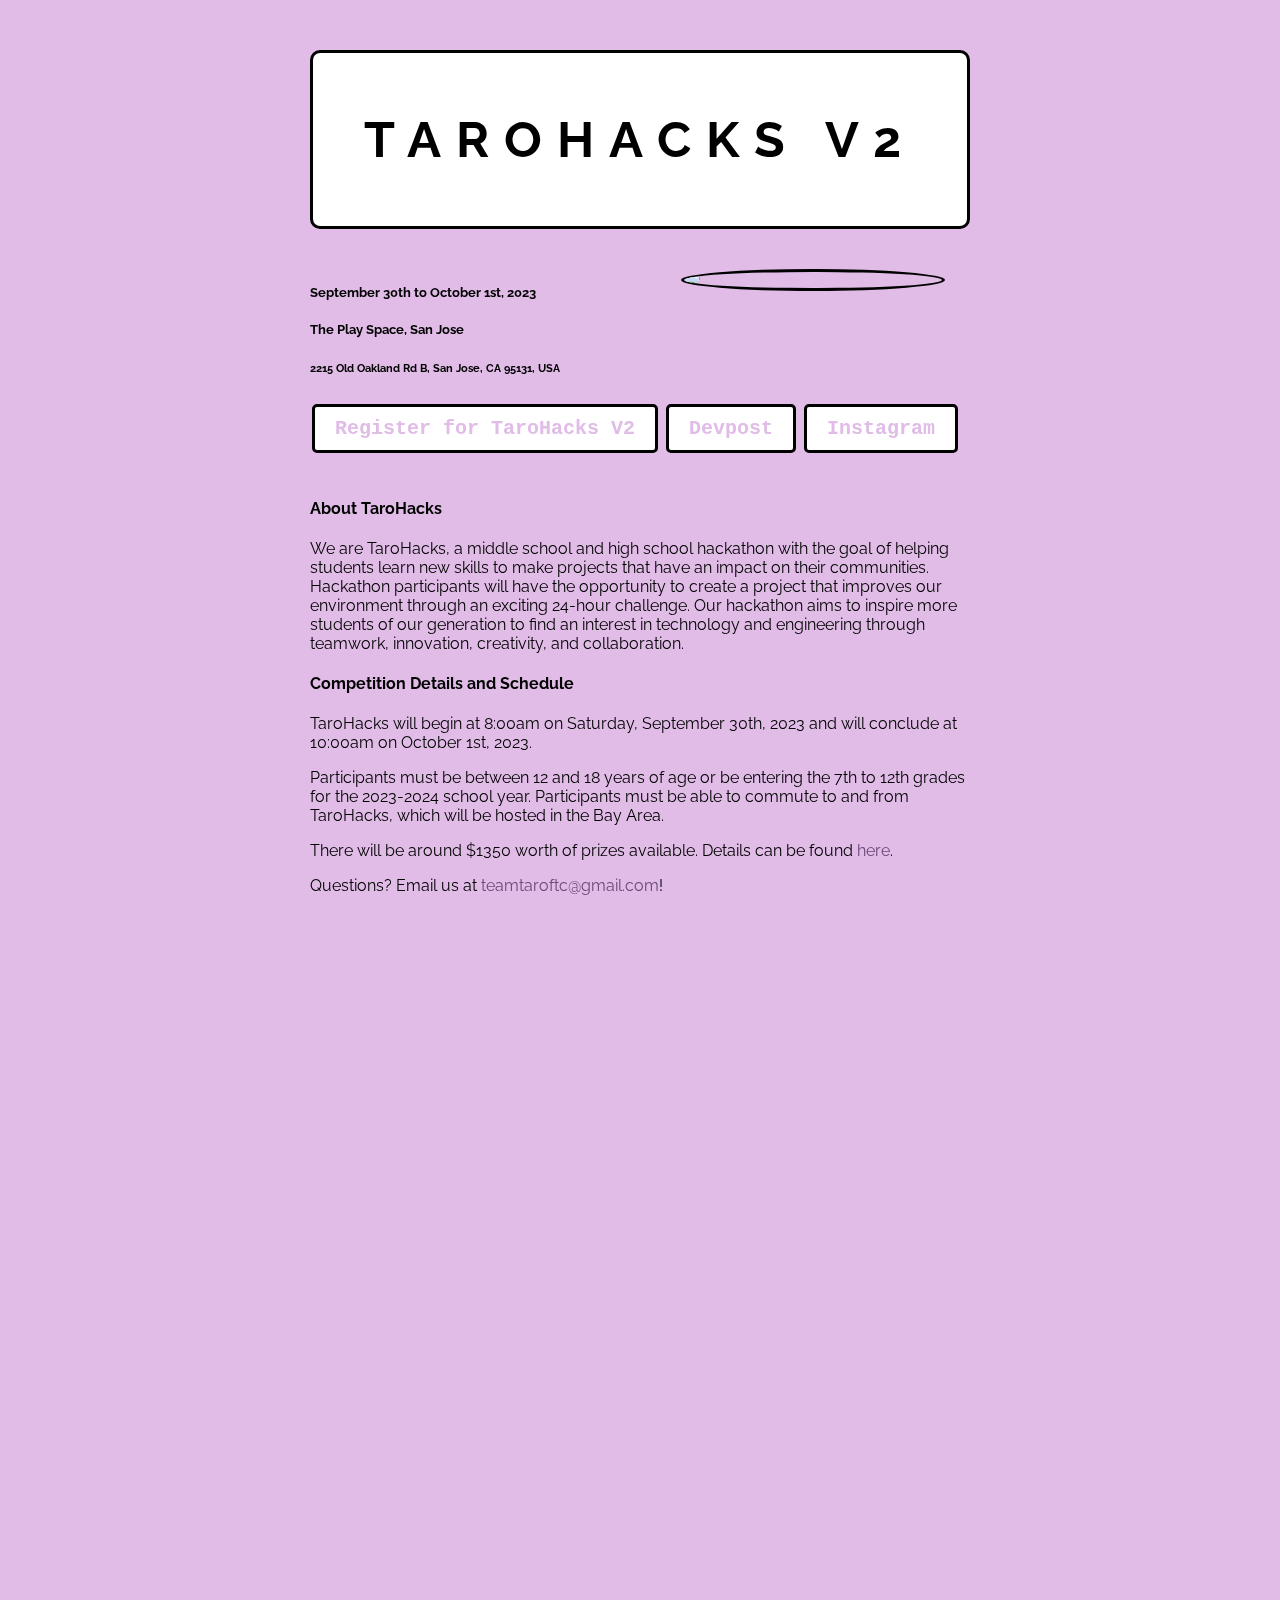
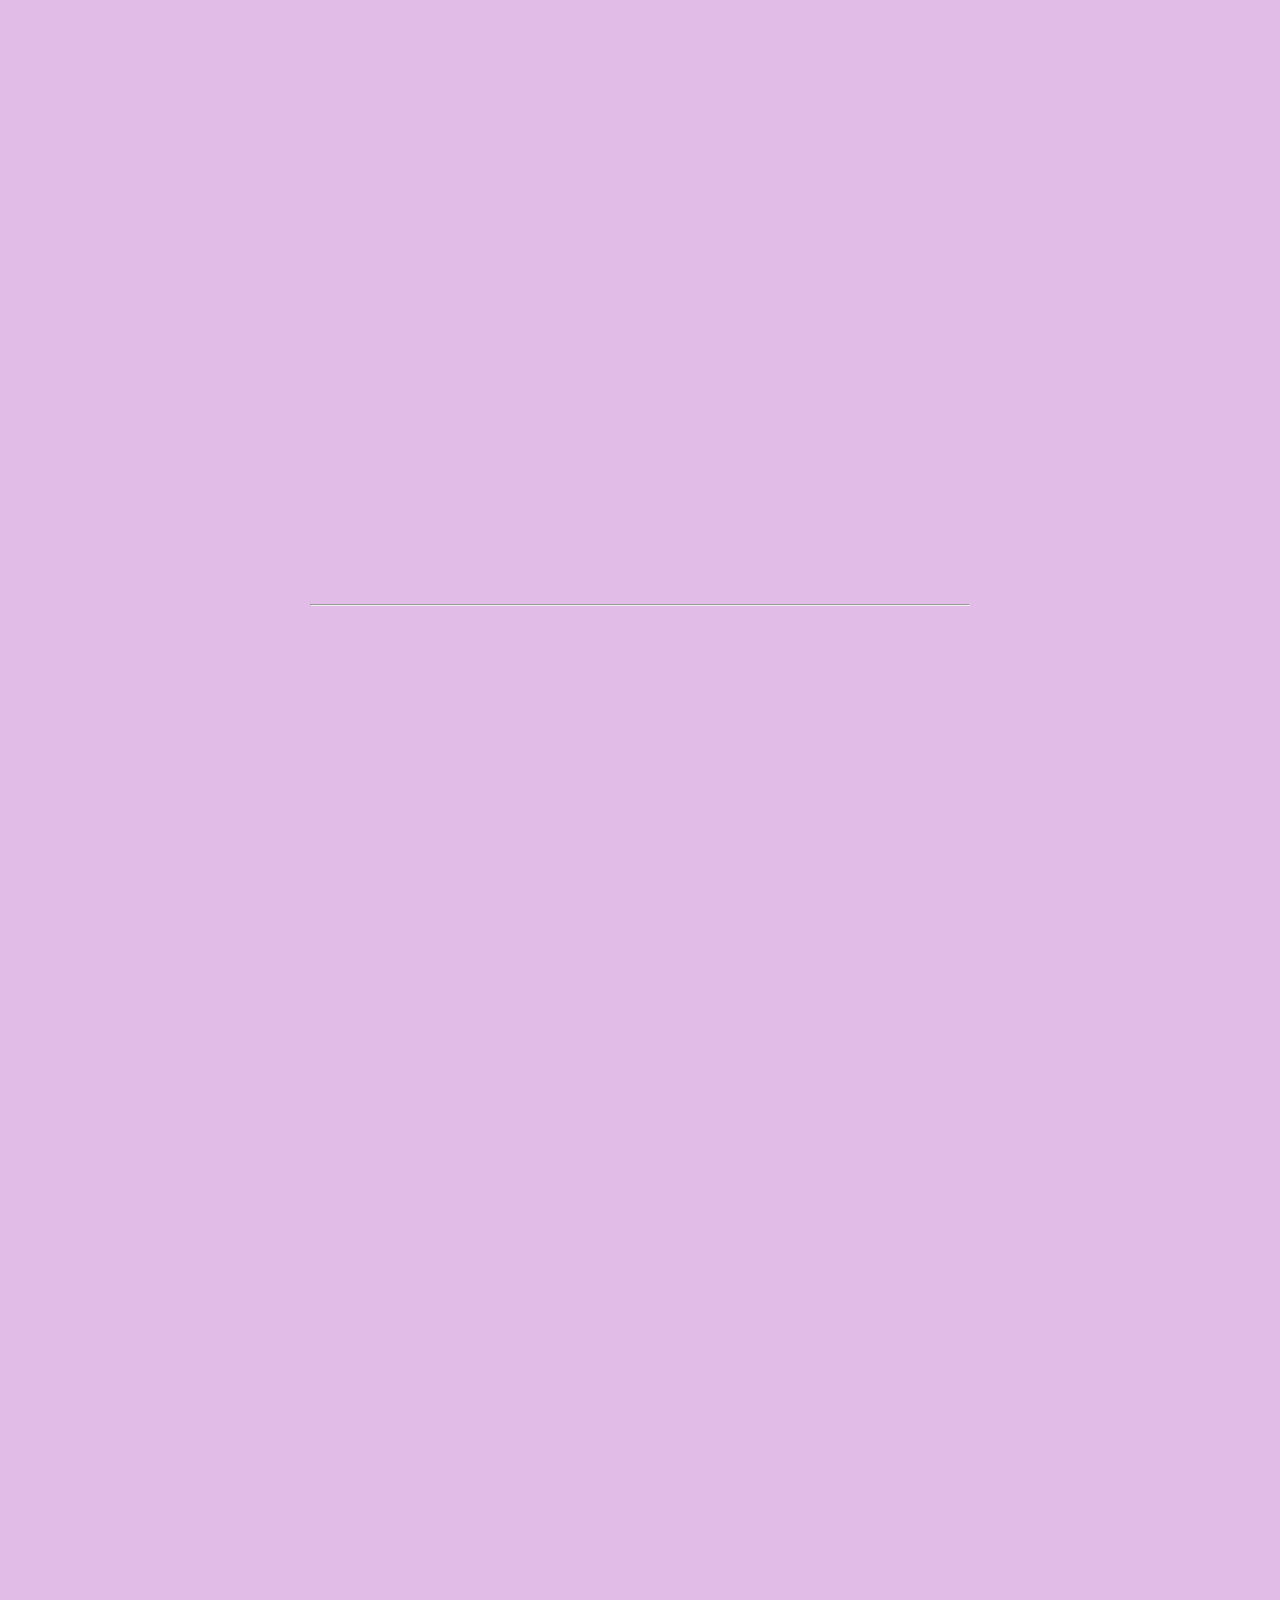
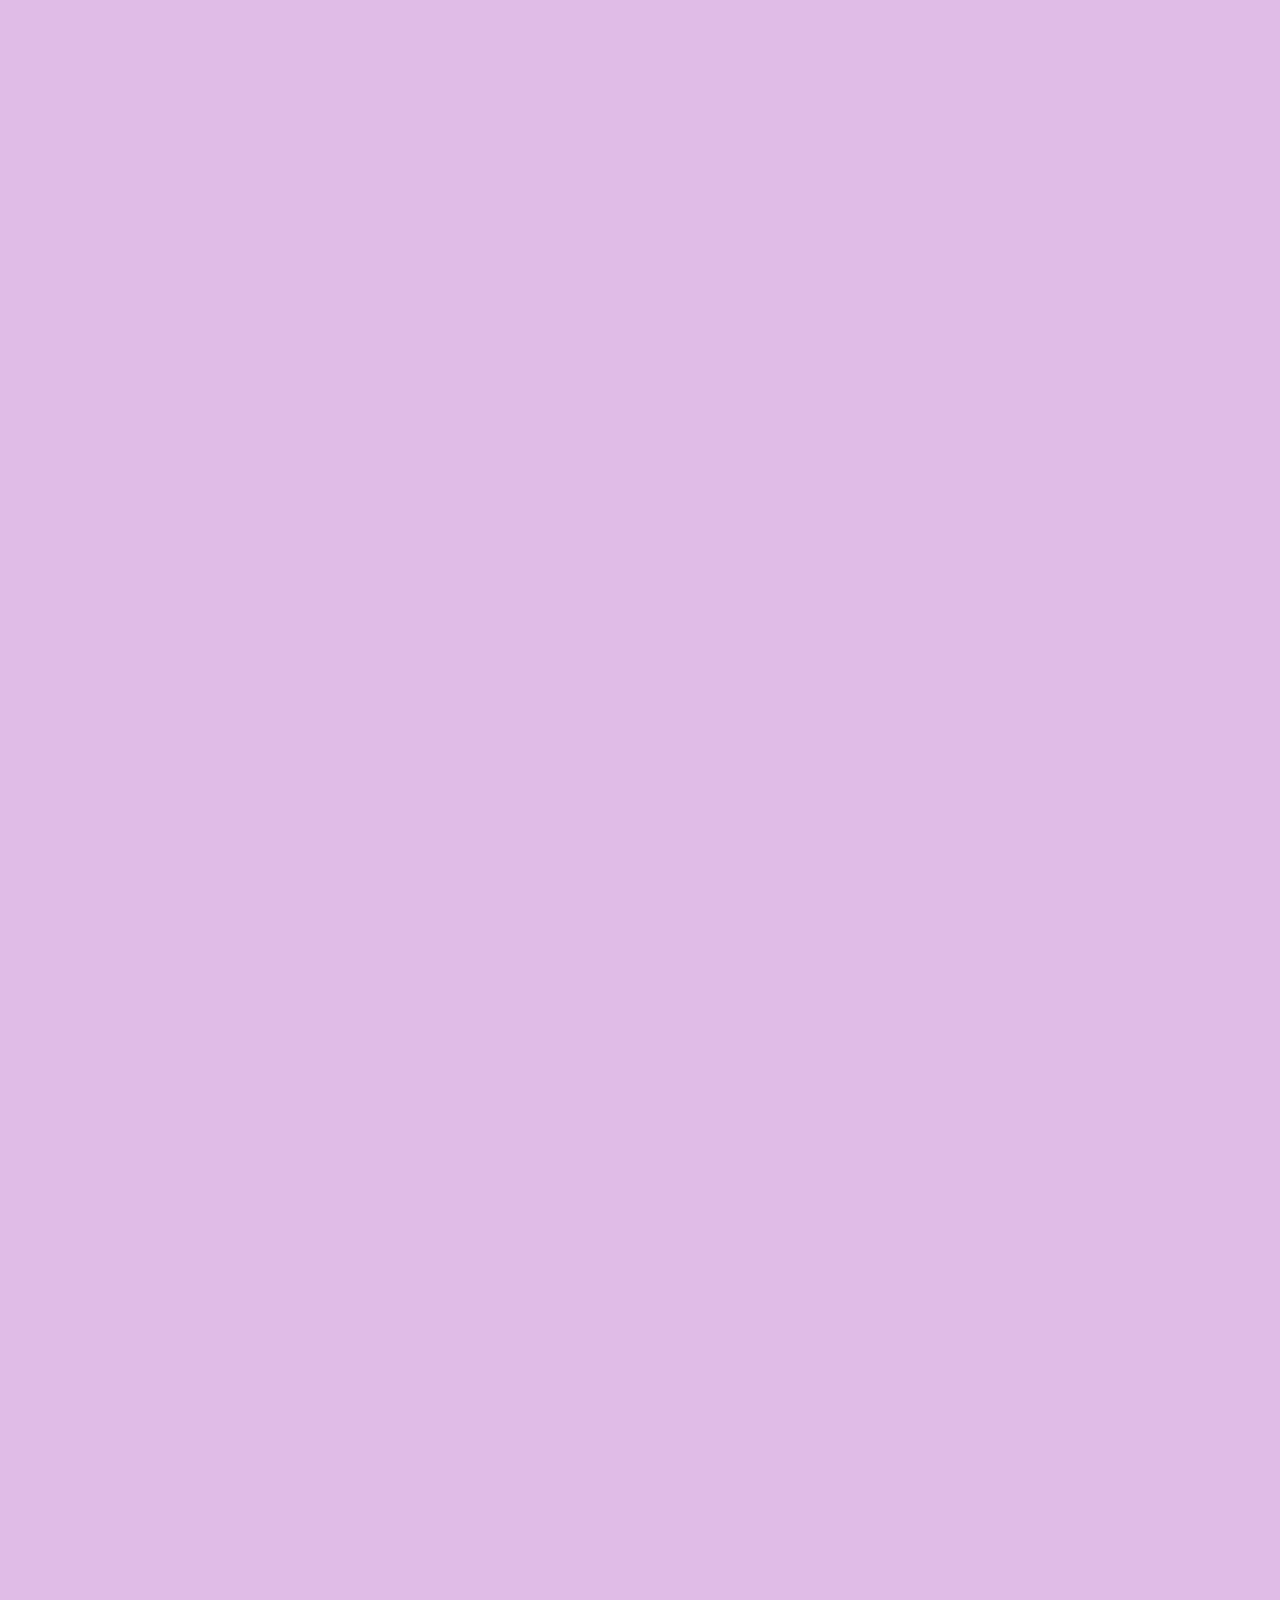
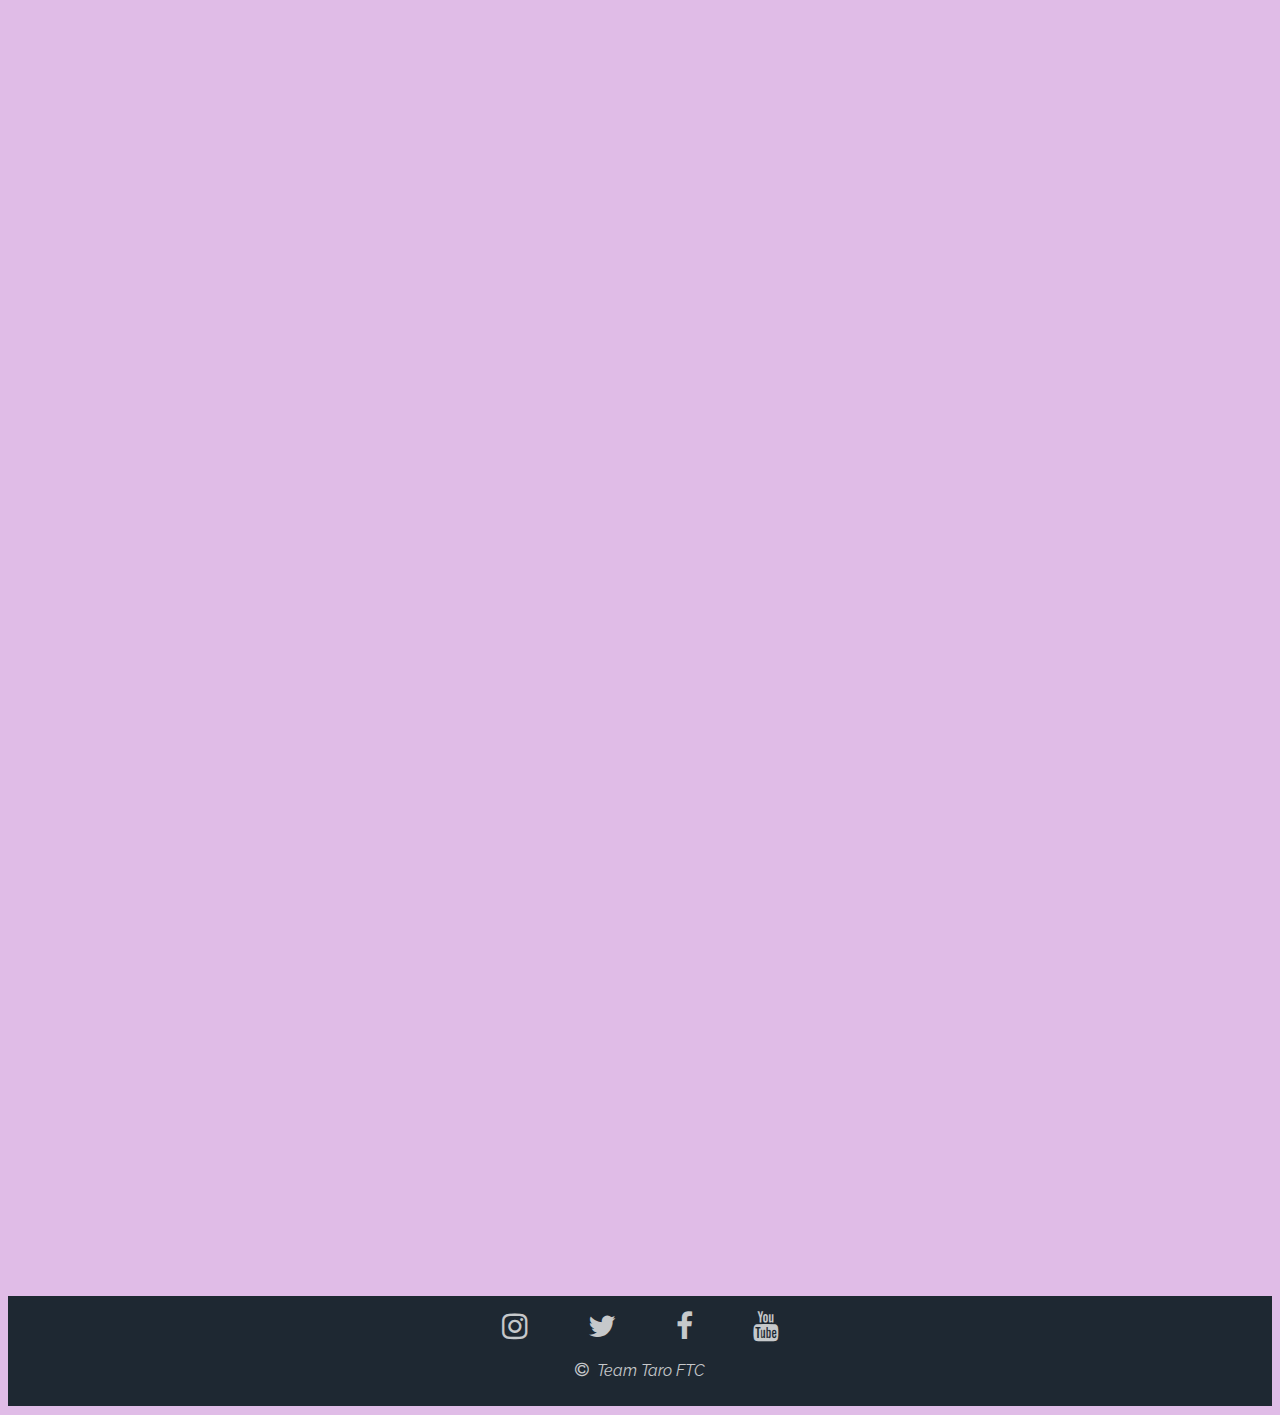
==== commit 0954d67b: "Update index.html" ====
--- a/index.html
+++ b/index.html
@@ -27,6 +27,10 @@
   </head>
   <body>
     <div class="tarohacks-center-div">
+      <!-- <h2 style="color:#9d5fb5">Reminders</h2>
+        <b style="color:#9d5fb5">We will be sending out forms through email to all that have registered! Please make sure to fill out the forms before 11:59 pm on Thursday, September 28th!</b>
+        <br>
+        <br> -->
       <div class="tarohacks-main-info hidden">
         <div class="tarohacks-heading-background">
           <h2 class="tarohacks-heading-text">TAROHACKS V2</h2>
@@ -37,7 +41,7 @@
         <h5>The Play Space, San Jose</h5>
         <h6>2215 Old Oakland Rd B, San Jose, CA 95131, USA</h6>
       <a href="https://forms.gle/9S1QCWdT6KTzXS419" class="button order hack" target="_blank" data-value="Register for TaroHacks V2">Register for TaroHacks V2</a>
-      <a href="https://tarohacks2023.devpost.com/" class="button order  hack" target="_blank">Devpost</a>
+      <a href="https://tarohacks2023.devpost.com/" class="button order hidden hack" target="_blank">Devpost</a>
       <a href="https://www.instagram.com/team_taro_ftc/" class="button order hidden hack" target="_blank">Instagram</a>        
       </div>
       
@@ -115,6 +119,8 @@
         <b>Is there a Code of Conduct?</b>
         <p>We expect our participants to treat all our participants, mentors, and judges with respect at all times, 
           behave appropriately and safely, and follow the <a href = "https://docs.google.com/document/d/1TenRO3Z65y1qzUZ1aiv6wSeu2dbSeRal-NiF-Mwxz9w/edit?usp=sharing" target="_blank"> TaroHacks Code of Conduct</a>.</p>
+        <b>Do you have to stay overnight?</b>
+        <p>No, as long as you finish and submit your projects you are free to leave whenever! Just make sure to come back by 7:45 am on Sunday for presentations and awards!</p>
         </div>
 
         <hr>
@@ -138,7 +144,7 @@
               <h5 class="card-text" style = "text-align: center">Director & Founder of Berkeley Coding Academy</h5>
             </div>
           </div>
-        <div class="square hidden">
+          <div class="square hidden">
             <img src="img/girri.jpeg" class="card-img-top">
               <div class="card-body">
                 <h4 class="card-title" style = "text-align: center">Girri Palaniyapan</h4>
@@ -156,6 +162,72 @@
   </div>
   <hr class="hidden">
 
+
+<!-- Organizers -->
+
+<div class="judges hidden">
+  <h4 style = "text-align: center">TaroHacks 2023 Organizers</h4>
+  <div class="flex-container squares">
+        <div class = "square hidden">
+          <img src="img/ryan.jpg" class="card-img-top">
+            <div class="card-body">
+              <h4 class="card-title" style = "text-align: center">Ryan Raphael</h4>
+              <h5 class="card-text" style = "text-align: center">Senior at Santa Clara High School, 49ers STEM Leadership Institute.</h5>
+            </div>
+        </div>
+        <div class="square hidden">
+          <img src="img/devin.jpg" class="card-img-top">
+          <div class="card-body">
+            <h4 class="card-title" style = "text-align: center">Devin Wang</h4>
+            <h5 class="card-text" style = "text-align: center">Senior at Santa Clara High School, 49ers STEM Leadership Institute.</h5>
+          </div>
+        </div>
+      <div class="square hidden">
+          <img src="img/sanju.jpg" class="card-img-top">
+            <div class="card-body">
+              <h4 class="card-title" style = "text-align: center">Sanjana Yeluri</h4>
+              <h5 class="card-text" style = "text-align: center">Senior at Santa Clara High School, 49ers STEM Leadership Institute.</h5>
+            </div>
+        </div>  
+        <div class="square hidden">
+          <img src="img/kathleen.jpg" class="card-img-top" style="height:200px">
+            <div class="card-body">
+              <h4 class="card-title" style = "text-align: center">Kathleen Chen</h4>
+              <h5 class="card-text" style = "text-align: center">Senior at Santa Clara High School.</h5>
+            </div>
+        </div> 
+  </div>
+</div>
+<hr class="hidden">
+
+
+<!-- Mentors -->
+
+<div class="judges hidden">
+  <h4 style = "text-align: center">TaroHacks 2023 Mentors</h4>
+    
+   <div class="flex-container squares">
+        <div class = "square hidden">
+          <img src="img/sahana.jpg" class="card-img-top">
+            <div class="card-body">
+              <h4 class="card-title" style = "text-align: center">Sahana Moogi</h4>
+           <!--   <h5 class="card-text" style = "text-align: center">Senior at Santa Clara High School, 49ers STEM Leadership Institute.</h5> -->
+            </div>
+        </div>
+        <div class="square hidden">
+          <img src="img/brain.jpg" class="card-img-top">
+          <div class="card-body">
+            <h4 class="card-title" style = "text-align: center">Brian Sawaya</h4>
+          <!--  <h5 class="card-text" style = "text-align: center">Senior at Santa Clara High School, 49ers STEM Leadership Institute.</h5> -->
+          </div>
+        </div>
+  </div> 
+</div>
+<hr class="hidden">
+
+
+<!-- Sponsors -->
+
   <div class="tarohacks-sponsors hidden">
     <h4 style = "text-align: center">TaroHacks 2023 Sponsors</h4>
       <div>
@@ -163,7 +235,6 @@
         <p style = "text-align: center">Thank you to all of our sponsors! If you're interested in sponsoring us, please read our <a href="https://drive.google.com/file/d/1qkTmfgCW5qBRBV-zbZv8S8MwUVn5myuY/view?usp=sharing" target="_blank">sponsorship prospectus</a>.</p>
       </div>
 </div>
-
 
 
 <!-- Sponsor Image Grid-->
